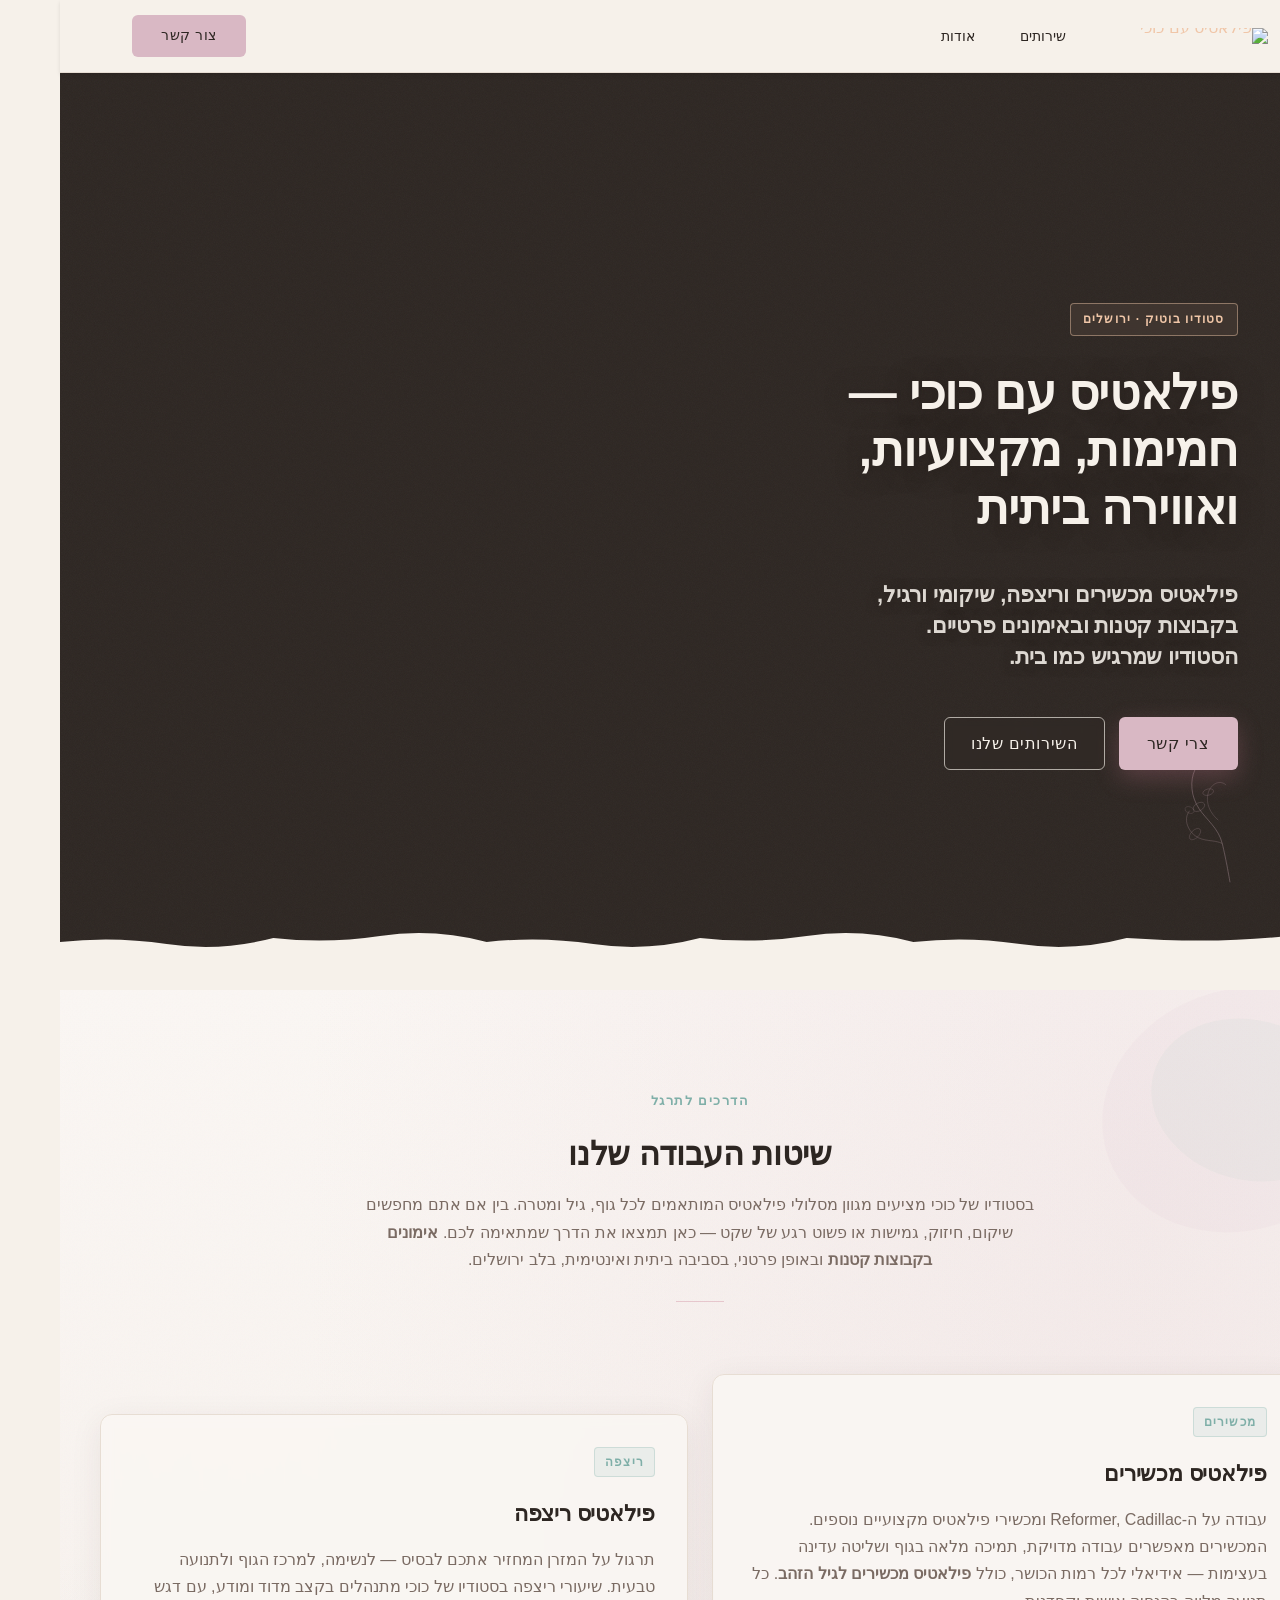
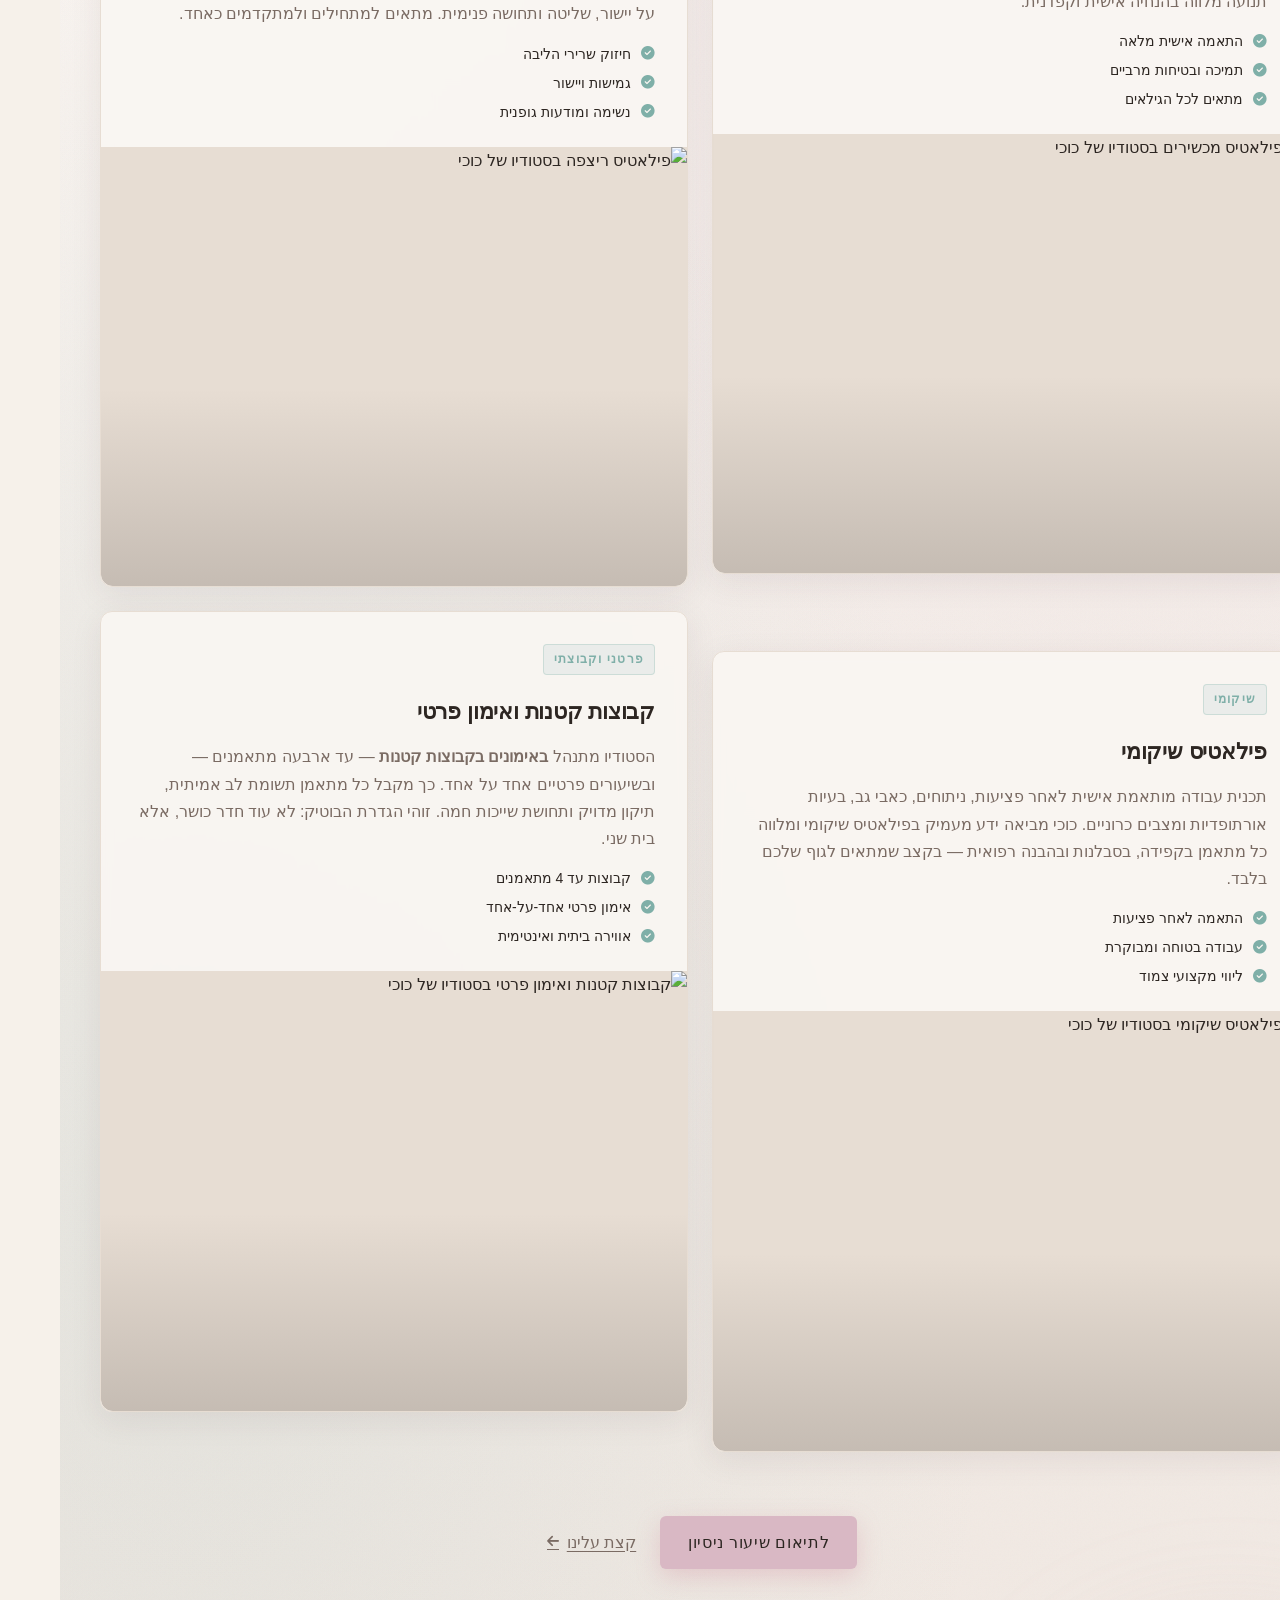
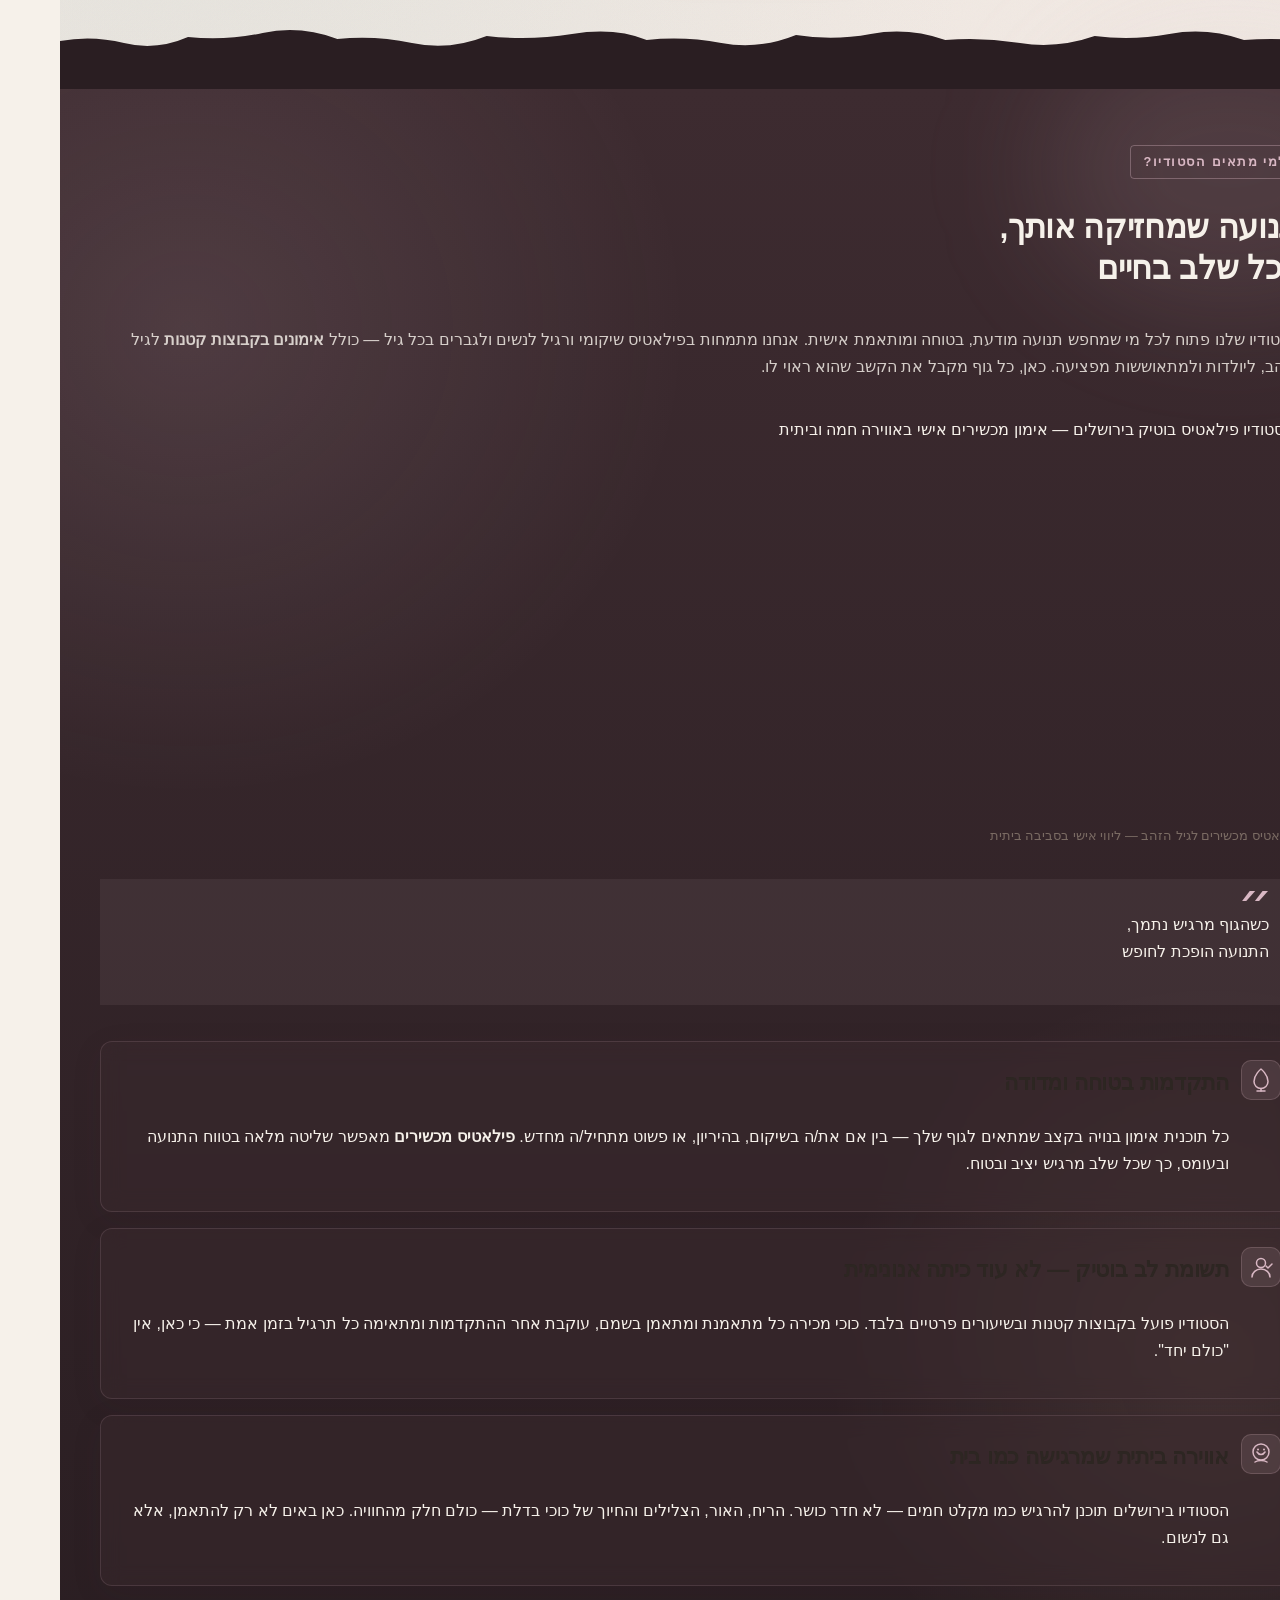
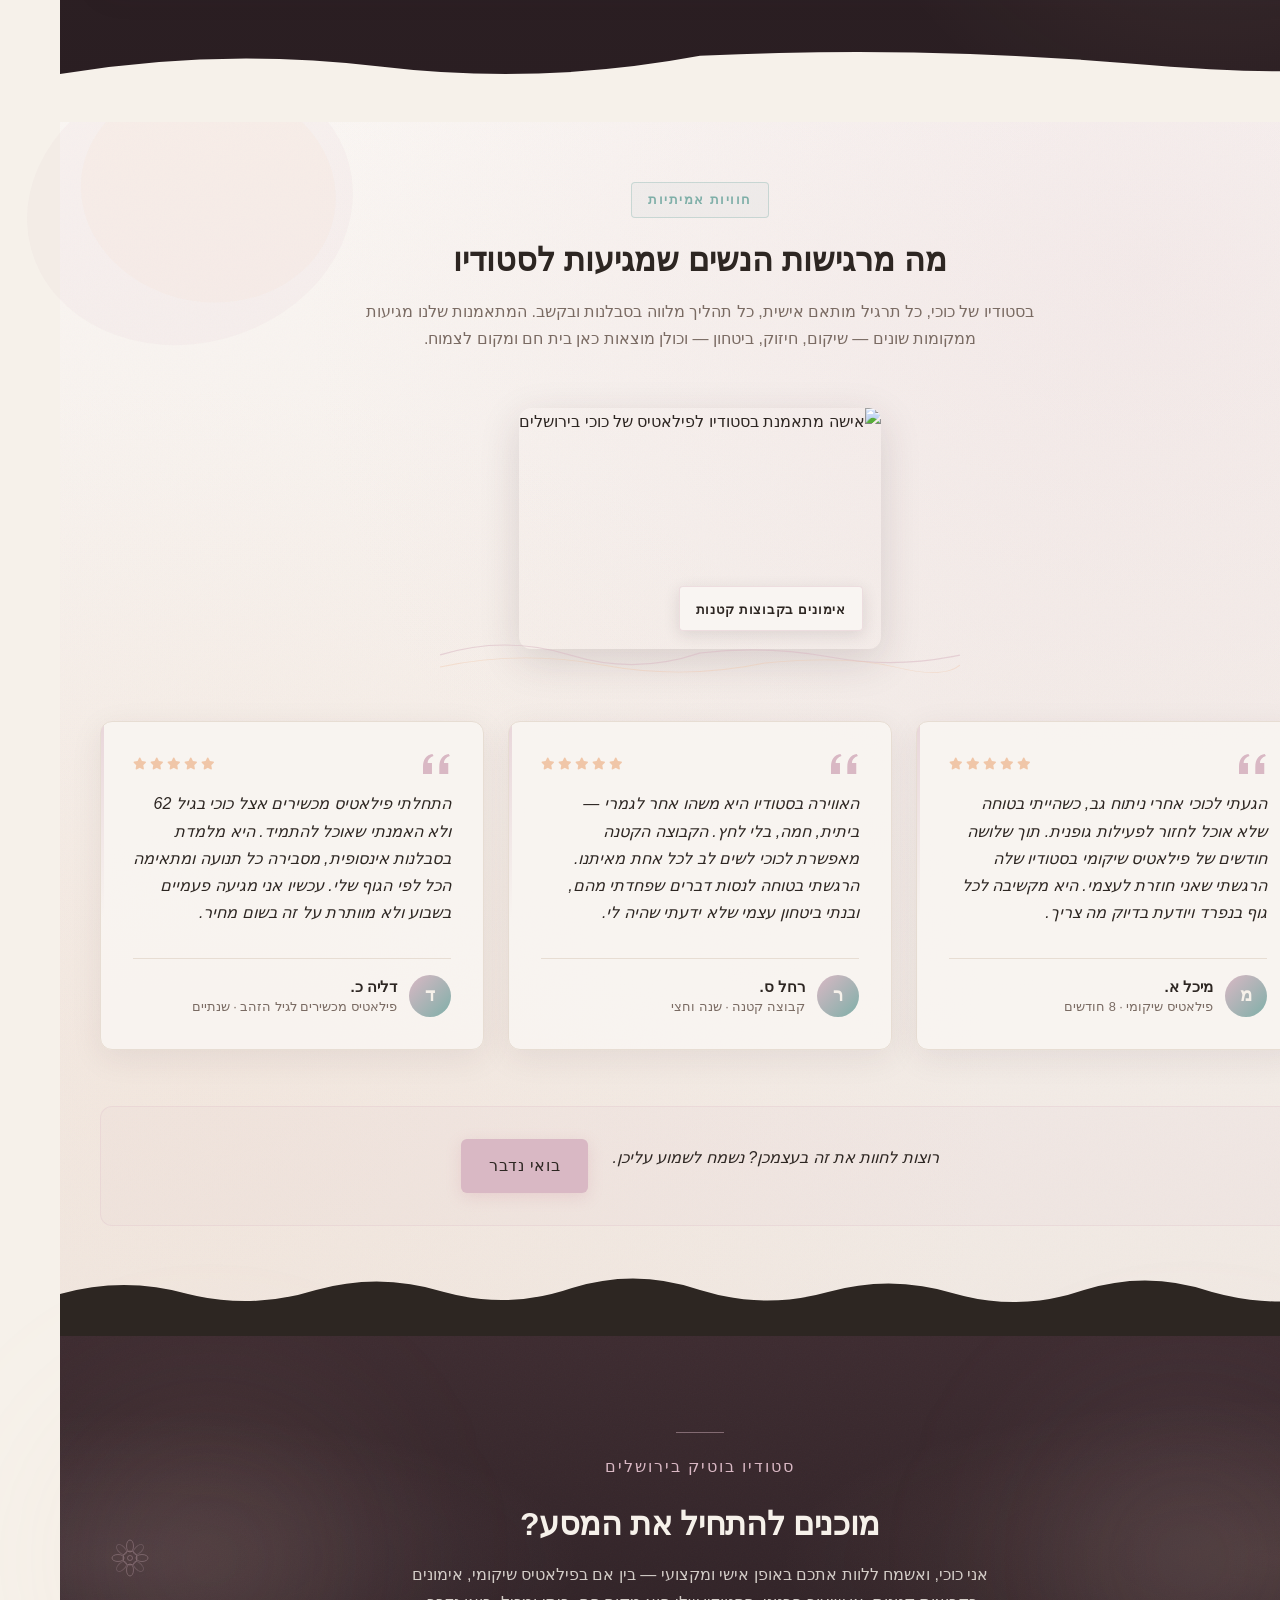
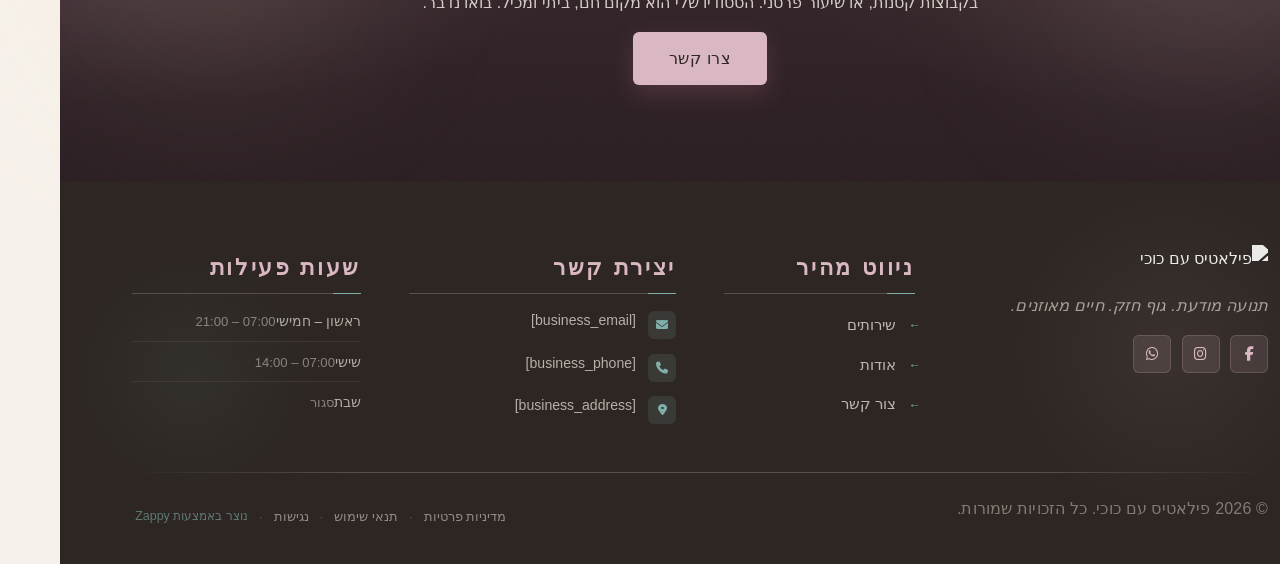
==== index.html @ 399e0986 "Background sync: Progressive GitHub Sync" ====
<!DOCTYPE html>
<html lang="he" dir="rtl">
<head>
    <meta charset="UTF-8">
    <meta name="viewport" content="width=device-width, initial-scale=1.0">
    <meta name="robots" content="index, follow">
    <title>תרגישי את ההבדל מהאימון הראשון — פילאטיס עם כוכי</title>
    <meta name="description" content="סטודיו פילאטיס בוטיק בירושלים עם אווירה חמה וביתית. אימונים בקבוצות קטנות ואישיות, פילאטיס מכשירים ומזרן, לכל גיל ורמה. הצטרפי אלינו והרגישי את השינוי!">
    <meta name="keywords" content="אימונים בקבוצות קטנות, פילאטיס ירושלים, סטודיו פילאטיס בוטיק, פילאטיס מכשירים, כושר ובריאות ירושלים">
    
    <!-- Favicons -->
    <link rel="icon" type="image/x-icon" href="/assets/favicon.ico">
    <link rel="icon" type="image/png" sizes="16x16" href="/assets/favicon-16x16.png">
    <link rel="icon" type="image/png" sizes="32x32" href="/assets/favicon-32x32.png">
    <link rel="icon" type="image/png" sizes="48x48" href="/assets/favicon-48x48.png">
    <link rel="icon" type="image/png" sizes="192x192" href="/assets/favicon-192x192.png">
    <link rel="icon" type="image/png" sizes="512x512" href="/assets/favicon-512x512.png">
    <link rel="apple-touch-icon" href="/assets/apple-touch-icon.png">
    <!-- Zappy Analytics -->
<script>
(function() {
  'use strict';
  
  // Configuration
  var config = {
    websiteId: '17ea8306-6d64-4c92-93c5-bcff734a2c59',
    apiUrl: 'https://api.zappy5.com/api/analytics/track',
    sessionDuration: 30 * 60 * 1000, // 30 minutes
    visitorDuration: 30 * 24 * 60 * 60 * 1000, // 30 days
    trackPageViews: true,
    trackClicks: true,
    trackFormSubmissions: true
  };
  
  // Generate or retrieve persistent visitor ID (30 days)
  function getVisitorId() {
    var visitorKey = 'zappy_visitor_' + config.websiteId;
    var visitor = null;
    
    try {
      visitor = localStorage.getItem(visitorKey);
      if (visitor) {
        var visitorData = JSON.parse(visitor);
        var now = Date.now();
        
        // Check if visitor ID is still valid (30 days)
        if (now - visitorData.created < config.visitorDuration) {
          // Update last seen timestamp
          visitorData.lastSeen = now;
          localStorage.setItem(visitorKey, JSON.stringify(visitorData));
          return visitorData.id;
        }
      }
    } catch (e) {
      console.warn('Zappy Analytics: LocalStorage not available');
    }
    
    // Generate new visitor ID
    var newVisitorId = 'zv_' + Date.now() + '_' + Math.random().toString(36).substr(2, 9);
    
    try {
      localStorage.setItem(visitorKey, JSON.stringify({
        id: newVisitorId,
        created: Date.now(),
        lastSeen: Date.now()
      }));
    } catch (e) {
      // Continue without local storage
    }
    
    return newVisitorId;
  }
  
  // Generate or retrieve session ID (30 minutes)
  function getSessionId() {
    var sessionKey = 'zappy_session_' + config.websiteId;
    var session = null;
    
    try {
      session = sessionStorage.getItem(sessionKey);
      if (session) {
        var sessionData = JSON.parse(session);
        var now = Date.now();
        
        // Check if session is still valid
        if (now - sessionData.timestamp < config.sessionDuration) {
          // Update timestamp
          sessionData.timestamp = now;
          sessionStorage.setItem(sessionKey, JSON.stringify(sessionData));
          return sessionData.id;
        }
      }
    } catch (e) {
      console.warn('Zappy Analytics: SessionStorage not available');
    }
    
    // Generate new session ID
    var newSessionId = 'zs_' + Date.now() + '_' + Math.random().toString(36).substr(2, 9);
    
    try {
      sessionStorage.setItem(sessionKey, JSON.stringify({
        id: newSessionId,
        timestamp: Date.now()
      }));
    } catch (e) {
      // Continue without session storage
    }
    
    return newSessionId;
  }
  
  var visitorId = getVisitorId();
  var sessionId = getSessionId();
  
  // Track an event
  function trackEvent(eventType, data) {
    data = data || {};
    
    var eventData = {
      website_id: config.websiteId,
      event_type: eventType,
      page_path: window.location.pathname,
      referrer: document.referrer || 'direct',
      visitor_id: visitorId,
      session_id: sessionId,
      metadata: data
    };
    
    // Use sendBeacon if available (better for page unload events)
    if (navigator.sendBeacon) {
      var blob = new Blob([JSON.stringify(eventData)], { type: 'application/json' });
      navigator.sendBeacon(config.apiUrl, blob);
    } else {
      // Fallback to fetch
      fetch(config.apiUrl, {
        method: 'POST',
        headers: {
          'Content-Type': 'application/json'
        },
        body: JSON.stringify(eventData),
        keepalive: true
      }).catch(function(error) {
        console.warn('Zappy Analytics: Failed to track event', error);
      });
    }
  }
  
  // Track page view
  if (config.trackPageViews) {
    trackEvent('pageview', {
      title: document.title,
      url: window.location.href
    });
  }
  
  // Track clicks on important elements
  if (config.trackClicks) {
    document.addEventListener('click', function(e) {
      var target = e.target;
      
      // Track button clicks (counted as actions)
      if (target.tagName === 'BUTTON' || target.closest('button')) {
        var button = target.tagName === 'BUTTON' ? target : target.closest('button');
        trackEvent('click', {
          element: 'button',
          text: button.textContent.trim().substring(0, 100),
          id: button.id || null,
          class: button.className || null
        });
      }
      
      // Track link clicks (navigation - not counted as actions)
      else if (target.tagName === 'A' || target.closest('a')) {
        var link = target.tagName === 'A' ? target : target.closest('a');
        trackEvent('navigation', {
          element: 'link',
          text: link.textContent.trim().substring(0, 100),
          href: link.href,
          external: link.hostname !== window.location.hostname
        });
      }
    }, true);
  }
  
  // Track form submissions
  if (config.trackFormSubmissions) {
    document.addEventListener('submit', function(e) {
      var form = e.target;
      
      trackEvent('form_submit', {
        form_id: form.id || null,
        form_name: form.name || null,
        form_action: form.action || null,
        form_method: form.method || 'GET'
      });
    }, true);
  }
  
  // Track time on page (send on page unload)
  var pageLoadTime = Date.now();
  
  window.addEventListener('beforeunload', function() {
    var timeOnPage = Math.floor((Date.now() - pageLoadTime) / 1000); // in seconds
    
    trackEvent('page_unload', {
      time_on_page: timeOnPage,
      page_path: window.location.pathname
    });
  });
  
  // Expose tracking function globally for custom events
  window.zappyAnalytics = {
    track: trackEvent,
    getVisitorId: function() { return visitorId; },
    getSessionId: function() { return sessionId; }
  };
  
})();
</script>
<!-- End Zappy Analytics -->
    <meta property="og:title" content="תרגישי את ההבדל מהאימון הראשון — פילאטיס עם כוכי">
    <meta property="og:description" content="סטודיו פילאטיס בוטיק בירושלים עם אווירה חמה וביתית. אימונים בקבוצות קטנות ואישיות, פילאטיס מכשירים ומזרן, לכל גיל ורמה. הצטרפי אלינו והרגישי את השינוי!">
    <meta name="twitter:card" content="summary_large_image">
    <meta name="twitter:title" content="תרגישי את ההבדל מהאימון הראשון — פילאטיס עם כוכי">
    <meta name="twitter:description" content="סטודיו פילאטיס בוטיק בירושלים עם אווירה חמה וביתית. אימונים בקבוצות קטנות ואישיות, פילאטיס מכשירים ומזרן, לכל גיל ורמה. הצטרפי אלינו והרגישי את השינוי!">
    <meta property="og:type" content="website">
  <meta property="og:locale" content="he_IL">
  
  
  
  
  
  <link rel="stylesheet" href="https://cdnjs.cloudflare.com/ajax/libs/font-awesome/6.4.0/css/all.min.css">

    <!-- Favicons -->
    <link rel="icon" type="image/x-icon" href="/assets/favicon.ico">
    <link rel="icon" type="image/png" sizes="16x16" href="/assets/favicon-16x16.png">
    <link rel="icon" type="image/png" sizes="32x32" href="/assets/favicon-32x32.png">
    <link rel="icon" type="image/png" sizes="48x48" href="/assets/favicon-48x48.png">
    <link rel="icon" type="image/png" sizes="192x192" href="/assets/favicon-192x192.png">
    <link rel="icon" type="image/png" sizes="512x512" href="/assets/favicon-512x512.png">
    <link rel="apple-touch-icon" href="/assets/apple-touch-icon.png">
    <!-- Cookie Consent -->
    <link rel="stylesheet" href="https://cdn.jsdelivr.net/npm/vanilla-cookieconsent@3/dist/cookieconsent.css">
    <script src="https://cdn.jsdelivr.net/npm/vanilla-cookieconsent@3/dist/cookieconsent.umd.js"></script>
    <!-- Mickidum Accessibility Toolbar -->
    <script src="https://cdn.jsdelivr.net/gh/mickidum/acc_toolbar/acctoolbar/acctoolbar.min.js"></script>
    <link rel="stylesheet" href="/styles.css">

    <style id="zappy-dropdown-submenu-styles">
      /* ========== DESKTOP DROPDOWN SUBMENU STYLES ========== */
      /* Base styles for dropdown submenus - parent must be positioned */
      .nav-menu li:has(.sub-menu), nav li:has(.sub-menu), .navbar li:has(.sub-menu), #navMenu li:has(.sub-menu) { position: relative; }
      /* Submenu base - hidden by default */
      .nav-menu .sub-menu, nav .sub-menu, .navbar .sub-menu, #navMenu .sub-menu { display: block !important; position: absolute !important; top: 100%; left: 0; min-width: 220px; background: white; border-radius: 8px; box-shadow: 0 8px 25px rgba(0,0,0,0.15); padding: 8px 0; opacity: 0; visibility: hidden; transform: translateY(10px); transition: all 0.3s ease; z-index: 1000; list-style: none; pointer-events: none; }
      /* CRITICAL: Desktop hover styles to show dropdown */
      .nav-menu li:hover > .sub-menu, nav li:hover > .sub-menu, .navbar li:hover > .sub-menu, #navMenu li:hover > .sub-menu { opacity: 1 !important; visibility: visible !important; transform: translateY(0) !important; pointer-events: auto !important; }
      /* Submenu item styling */
      .sub-menu li { list-style: none; margin: 0; padding: 0; }
      .sub-menu a { display: block !important; padding: 10px 16px !important; color: var(--text-dark, #333) !important; font-weight: 500; text-decoration: none; white-space: nowrap; transition: background-color 0.2s; }
      .sub-menu .zappy-nav-child > a { padding-left: 28px !important; font-size: 0.9em !important; opacity: 0.85 !important; }
      [dir="rtl"] .sub-menu .zappy-nav-child > a, html[lang="he"] .sub-menu .zappy-nav-child > a, html[lang="ar"] .sub-menu .zappy-nav-child > a { padding-left: 10px !important; padding-right: 28px !important; }
      .sub-menu .zappy-nav-parent > a { font-weight: 600 !important; }
      .sub-menu a:hover { background-color: #f5f5f5; }
      /* RTL (Hebrew/Arabic) dropdown positioning */
      [dir="rtl"] .nav-menu .sub-menu, [dir="rtl"] nav .sub-menu, [dir="rtl"] .navbar .sub-menu, html[lang="he"] .nav-menu .sub-menu, html[lang="he"] nav .sub-menu, html[lang="he"] .navbar .sub-menu, html[lang="ar"] .nav-menu .sub-menu, html[lang="ar"] nav .sub-menu, html[lang="ar"] .navbar .sub-menu { left: auto !important; right: 0 !important; }
      /* Hide empty dropdown menus (exclude catalog sub-menus that use <a> children instead of <li>) */
      .sub-menu:empty, .sub-menu:not(:has(li:not(.zappy-hidden-menu-item))):not(:has(> a)), .sub-menu:not(:has(li)):not(:has(> a)) { display: none !important; opacity: 0 !important; visibility: hidden !important; pointer-events: none !important; }
      /* Desktop: show submenu on Menu Group hover */
      li:has(.menu-group-title):hover > .sub-menu { opacity: 1 !important; visibility: visible !important; transform: translateY(0) !important; pointer-events: auto !important; }
      /* Menu Group title styling */
      .nav-menu > li > .menu-group-title, #navMenu > li > .menu-group-title { display: inline-block; padding: 0.5rem 1rem; cursor: default; user-select: none; }
      
      /* ========== MOBILE SUBMENU STYLES ========== */
      @media (max-width: 768px) {
        .nav-menu .sub-menu, nav .sub-menu, .navbar .sub-menu, #navMenu .sub-menu { position: static !important; transform: none !important; box-shadow: none !important; background: transparent !important; max-height: 0; overflow: hidden; opacity: 0; visibility: hidden; transition: max-height 0.3s ease, opacity 0.3s ease; padding: 0 !important; border-radius: 0 !important; }
        .navbar .sub-menu.mobile-expanded, .nav-menu .sub-menu.mobile-expanded, #navMenu .sub-menu.mobile-expanded { max-height: none !important; overflow-y: visible !important; opacity: 1 !important; visibility: visible !important; padding: 8px 0 8px 16px !important; }
        [dir="rtl"] .sub-menu.mobile-expanded, html[lang="he"] .sub-menu.mobile-expanded { padding: 8px 16px 8px 0 !important; }
        /* Disable hover behavior on mobile */
        .nav-menu li:hover > .sub-menu, nav li:hover > .sub-menu, .navbar li:hover > .sub-menu, #navMenu li:hover > .sub-menu { opacity: 0; visibility: hidden; pointer-events: none; }
        .nav-menu li > .sub-menu.mobile-expanded, nav li > .sub-menu.mobile-expanded, .navbar li > .sub-menu.mobile-expanded, #navMenu li > .sub-menu.mobile-expanded { opacity: 1 !important; visibility: visible !important; pointer-events: auto !important; }
        .nav-menu li:has(.sub-menu), nav li:has(.sub-menu), .navbar li:has(.sub-menu), #navMenu li:has(.sub-menu) { display: flex !important; flex-wrap: wrap !important; align-items: center !important; position: relative !important; min-height: 44px !important; }
        .nav-menu li:has(.sub-menu) > a, nav li:has(.sub-menu) > a, .navbar li:has(.sub-menu) > a, #navMenu li:has(.sub-menu) > a { flex: 1 !important; min-width: 0 !important; }
        .nav-menu li:has(.sub-menu) > .menu-group-title, nav li:has(.sub-menu) > .menu-group-title, .navbar li:has(.sub-menu) > .menu-group-title, #navMenu li:has(.sub-menu) > .menu-group-title { flex: 1 !important; min-width: 0 !important; padding: 0 !important; line-height: inherit !important; }
        .nav-menu li:has(.sub-menu) > .sub-menu, nav li:has(.sub-menu) > .sub-menu, .navbar li:has(.sub-menu) > .sub-menu, #navMenu li:has(.sub-menu) > .sub-menu { flex-basis: 100% !important; width: 100% !important; }
        .nav-menu li:has(.sub-menu) > a [class*="chevron"], .nav-menu li:has(.sub-menu) > a [class*="arrow"], .nav-menu li:has(.sub-menu) > a .fa-chevron-down, .nav-menu li:has(.sub-menu) > a .fa-angle-down, nav li:has(.sub-menu) > a [class*="chevron"], nav li:has(.sub-menu) > a [class*="arrow"], #navMenu li:has(.sub-menu) > a [class*="chevron"], #navMenu li:has(.sub-menu) > a [class*="arrow"] { display: none !important; visibility: hidden !important; }
        .mobile-submenu-toggle { display: flex !important; align-items: center !important; justify-content: center !important; width: 44px !important; height: auto !important; background: transparent !important; border: none !important; cursor: pointer !important; color: var(--text-dark) !important; position: static !important; flex-shrink: 0 !important; align-self: stretch !important; z-index: 2 !important; padding: 0 !important; margin: 0 !important; }
        .mobile-submenu-toggle::after { content: '' !important; width: 0 !important; height: 0 !important; border-left: 6px solid transparent !important; border-right: 6px solid transparent !important; border-top: 7px solid currentColor !important; transition: transform 0.3s ease !important; }
        .mobile-submenu-toggle.expanded::after { transform: rotate(180deg) !important; }
        .sub-menu a { padding: 10px 0 !important; display: block !important; color: var(--text-dark) !important; white-space: normal !important; }
        .sub-menu .zappy-nav-child > a { padding-left: 28px !important; font-size: 0.9em !important; opacity: 0.85 !important; }
        [dir="rtl"] .sub-menu .zappy-nav-child > a, html[lang="he"] .sub-menu .zappy-nav-child > a, html[lang="ar"] .sub-menu .zappy-nav-child > a { padding-left: 0 !important; padding-right: 28px !important; }
        .sub-menu .zappy-nav-parent > a { font-weight: 600 !important; }
        .nav-menu.active, #navMenu.active { max-width: 100vw !important; overflow-x: hidden !important; box-sizing: border-box !important; }
        .navbar .sub-menu li a, nav.navbar .sub-menu li a, .zappy-products-dropdown .sub-menu a { color: var(--text-dark) !important; }
      }
      @media (min-width: 769px) { .mobile-submenu-toggle { display: none !important; } }
    </style>

    <style id="mobile-lang-menu-deployed-css">
    @media (max-width: 768px) {
      .lang-switcher,
      .nav-cta-container .lang-switcher,
      .nav-container .lang-switcher,
      .navbar .lang-switcher,
      .navbar .nav-cta-container .lang-switcher,
      .nav-icons-left .lang-switcher,
      .nav-ecommerce-icons .lang-switcher { display: none !important; }
      .mobile-lang-menu { width: 100%; border-top: 1px solid rgba(128,128,128,0.2); padding: 8px 0 0 0; margin-top: 8px; }
      .mobile-lang-toggle { display: flex !important; align-items: center; justify-content: space-between; width: 100%; padding: 12px 16px; background: none; border: none; cursor: pointer; font-size: 15px; color: inherit; font-family: inherit; }
      .mobile-lang-toggle::after { content: ''; display: inline-block; width: 8px; height: 8px; border-right: 2px solid currentColor; border-bottom: 2px solid currentColor; transform: rotate(45deg); transition: transform 0.3s ease; margin-left: 8px; }
      .mobile-lang-toggle.expanded::after { transform: rotate(-135deg); }
      .mobile-lang-options { max-height: 0; overflow: hidden; transition: max-height 0.3s ease; }
      .mobile-lang-options.expanded { max-height: 300px; }
      .mobile-lang-option { display: flex !important; align-items: center; gap: 10px; padding: 10px 24px; text-decoration: none; color: inherit; font-size: 14px; font-family: inherit; }
      .mobile-lang-option:hover { background: rgba(128,128,128,0.1); }
      .mobile-lang-option.active { font-weight: 600; opacity: 0.7; pointer-events: none; }
      .mobile-lang-option img { width: 20px; height: 20px; border-radius: 50%; }
    }
    @media (min-width: 769px) {
      .mobile-lang-menu { display: none !important; }
    }
    </style>

    <style id="zappy-widget-visibility">
      #mic-access-tool-general-button, .mic-access-tool-general-button,
      #mic-init-access-tool .mic-access-tool-general-button, #mic-init-access-tool #mic-access-tool-general-button,
      ._access-icon, #mic-access-tool-box, .mic-access-tool-box,
      #mic-init-access-tool #mic-access-tool-box, div[id*="mic-access-tool-box"], ._access-menu {
        display: none !important; visibility: hidden !important; opacity: 0 !important; pointer-events: none !important;
      }
    </style>
</head>
<body>

  <nav class="navbar" dir="rtl">
  <button class="mobile-toggle" id="mobileToggle" aria-label="Menu">
    <svg class="hamburger-icon" width="24" height="24" viewBox="0 0 24 24" fill="none">
      <path d="M3 12h18M3 6h18M3 18h18" stroke="currentColor" stroke-width="2" stroke-linecap="round"></path>
    </svg>
    <svg class="close-icon" width="24" height="24" viewBox="0 0 24 24" fill="none" style="display: none;">
      <path d="M18 6L6 18M6 6l12 12" stroke="currentColor" stroke-width="2" stroke-linecap="round"></path>
    </svg>
  </button>

  <button class="phone-header-btn" data-phone="[business_phone]" aria-label="Call">
    <svg width="20" height="20" viewBox="0 0 24 24" fill="currentColor">
      <path d="M22 16.92v3a2 2 0 0 1-2.18 2 19.79 19.79 0 0 1-8.63-3.07 19.5 19.5 0 0 1-6-6 19.79 19.79 0 0 1-3.07-8.67A2 2 0 0 1 4.11 2h3a2 2 0 0 1 2 1.72 12.84 12.84 0 0 0 .7 2.81 2 2 0 0 1-.45 2.11L8.09 9.91a16 16 0 0 0 6 6l1.27-1.27a2 2 0 0 1 2.11-.45 12.84 12.84 0 0 0 2.81.7A2 2 0 0 1 22 16.92z"></path>
    </svg>
  </button>

  <div class="nav-container">
    <div class="nav-right-group"><div class="nav-brand">
      <a href="/" class="logo-link">
        <img src="/assets/logo.webp" alt="פילאטיס עם כוכי" class="logo">
      </a>
    </div><ul class="nav-menu" id="navMenu"><li><a href="/services">שירותים</a></li><li><a href="/about">אודות</a></li></ul></div>

    

    <div class="nav-cta-container">
      <a href="/contact" class="nav-cta-btn">צור קשר</a>
    </div>
  </div>
</nav>
<script>

// Navbar Mobile Menu Toggle and Contrast Fix
(function() {
  // Use 'load' event instead of 'DOMContentLoaded' to ensure we run AFTER all other scripts
  window.addEventListener('load', function() {
    
    // FIX MOBILE BUTTON CONTRAST
    // Detect navbar background color and apply contrasting color to mobile buttons
    const navbar = document.querySelector('.navbar, nav, header');
    if (!navbar) {
      console.log('[Navbar] Navbar element not found');
      return;
    }
    
    // DECLARE VARIABLES EARLY to avoid Temporal Dead Zone errors
    // These are used in multiple places below
    let mobileToggle = document.getElementById('mobileToggle') ||
                       document.querySelector('.mobile-toggle') ||
                       document.querySelector('.hamburger') ||
                       document.querySelector('.hamburger-menu') ||
                       document.querySelector('.menu-toggle') ||
                       document.querySelector('.burger-menu') ||
                       document.querySelector('[aria-label="Menu"]') ||
                       document.querySelector('[aria-label="תפריט"]');
    
    const phoneBtn = document.querySelector('.phone-header-btn');
    
    const computedStyle = window.getComputedStyle(navbar);
    let bgColor = computedStyle.backgroundColor;
    
    console.log('[Navbar] Initial navbar background:', bgColor);
    
    // Check if background is transparent or rgba with 0 alpha
    const isTransparent = bgColor === 'transparent' || 
                         bgColor === 'rgba(0, 0, 0, 0)' ||
                         (bgColor.startsWith('rgba') && bgColor.includes(', 0)'));
    
    if (isTransparent) {
      // Check for background-image or gradient
      const bgImage = computedStyle.backgroundImage;
      if (bgImage && bgImage !== 'none') {
        console.log('[Navbar] Navbar has background image/gradient, using dark text');
        bgColor = 'rgb(240, 240, 240)'; // Assume light background
      } else {
        // Transparent navbar - check body background
        const bodyBg = window.getComputedStyle(document.body).backgroundColor;
        console.log('[Navbar] Navbar transparent, using body background:', bodyBg);
        bgColor = bodyBg;
      }
    }
    
    // Calculate luminance to determine if background is light or dark
    const rgb = bgColor.match(/\d+/g);
    if (rgb && rgb.length >= 3) {
      const r = parseInt(rgb[0]);
      const g = parseInt(rgb[1]);
      const b = parseInt(rgb[2]);
      const luminance = (0.299 * r + 0.587 * g + 0.114 * b) / 255;
      
      // Mobile button colors are set by Claude's AI-generated CSS (same as .nav-menu a)
      // No dynamic color overrides needed - colors come from the generated navbar CSS
      console.log('[Navbar] Mobile button colors preserved from Claude CSS (luminance:', luminance.toFixed(2) + ')');
      
      // FIX ICON SIZES - Ensure SVGs are properly sized and visible
      // INJECT CRITICAL CSS TO OVERRIDE ANY CONFLICTING RULES
      const criticalCSS = document.createElement('style');
      criticalCSS.id = 'zappy-mobile-nav-fix';
      const htmlLang = document.documentElement.lang || 'en';
      const htmlDir = document.documentElement.dir || 'ltr';
      // Check both dir attribute AND lang for RTL detection
      // dir="rtl" is the most reliable indicator
      const isRTL = htmlDir === 'rtl' || htmlLang === 'he' || htmlLang === 'ar';
      
      criticalCSS.textContent = `
        /* Hide mobile buttons on desktop, show only on mobile */
        @media (min-width: 769px) {
          .mobile-toggle,
          .phone-header-btn {
            display: none !important;
          }
        }
        
        /* Show and position mobile buttons correctly on mobile */
        @media (max-width: 768px) {
          .mobile-toggle,
          .phone-header-btn {
            position: absolute !important;
            top: 50% !important;
            transform: translateY(-50%) !important;
            z-index: 1001 !important;
            display: flex !important;
            align-items: center !important;
            justify-content: center !important;
            width: 36px !important;
            height: 36px !important;
            border-radius: 50% !important;
            border: none !important;
            cursor: pointer !important;
            padding: 6px !important;
            background: none !important;
            color: var(--nav-text, var(--text-dark)) !important;
          }
          
          /* LTR positioning (default): hamburger LEFT, phone RIGHT */
          html:not([dir="rtl"]):not([lang="he"]):not([lang="ar"]) .mobile-toggle,
          html[dir="ltr"] .mobile-toggle {
            left: 12px !important;
            right: auto !important;
          }
          html:not([dir="rtl"]):not([lang="he"]):not([lang="ar"]) .phone-header-btn,
          html[dir="ltr"] .phone-header-btn {
            right: 12px !important;
            left: auto !important;
          }
          
          /* RTL positioning: hamburger RIGHT, phone LEFT */
          html[dir="rtl"] .mobile-toggle,
          html[lang="he"] .mobile-toggle,
          html[lang="ar"] .mobile-toggle {
            right: 12px !important;
            left: auto !important;
          }
          html[dir="rtl"] .phone-header-btn,
          html[lang="he"] .phone-header-btn,
          html[lang="ar"] .phone-header-btn {
            left: 12px !important;
            right: auto !important;
          }
          
          /* CRITICAL: Ensure nav-container has min-height on mobile */
          /* All children are positioned absolutely/fixed on mobile, so height:auto collapses to 0 */
          .nav-container {
            min-height: 70px !important;
            position: relative !important;
          }
          
          /* Ensure SVG icons are properly sized and inherit color */
          .mobile-toggle svg,
          .phone-header-btn svg {
            width: 24px !important;
            height: 24px !important;
            /* Don't force display - let JavaScript control hamburger/close toggle */
          }
          
          /* Reset nav-cta-container on mobile - remove desktop box-shadow/padding */
          /* that creates a visible ghost box when CTA button is hidden */
          .nav-cta-container {
            box-shadow: none !important;
            padding: 0 !important;
          }
          
          /* Hide nav-cta-container entirely on mobile when there's no lang-switcher */
          /* (only the CTA button is inside, and it's hidden on mobile) */
          .nav-cta-container:not(:has(.lang-switcher)) {
            display: none !important;
          }
          
          /* CRITICAL: Prevent hero image fade gradient from bleeding over headline text */
          /* The .image-fade-gradient has bottom: -30px (extends below parent) */
          /* On mobile stacked layout, this overlaps the h1 text below the image */
          .hero-image-column {
            overflow: hidden !important;
          }
          .image-fade-gradient {
            bottom: 0 !important;
          }
          
          /* Hide desktop language switcher on mobile - hamburger menu handles it */
          /* High specificity to override stored CSS */
          .lang-switcher,
          .nav-cta-container .lang-switcher,
          .nav-container .lang-switcher,
          .navbar .lang-switcher,
          .navbar .nav-cta-container .lang-switcher {
            display: none !important;
          }
        }
      `;
      
      // Remove existing fix if present and inject new one
      const existing = document.getElementById('zappy-mobile-nav-fix');
      if (existing) existing.remove();
      document.head.appendChild(criticalCSS);
      
      console.log('[Navbar] Critical CSS injected for mobile nav positioning');
      
      // ONLY apply inline positioning styles on mobile viewport
      // On desktop, the CSS handles hiding these buttons with display: none
      // Inline styles were breaking desktop layout by overriding CSS
      const isMobileViewport = window.innerWidth <= 768;
      
      if (mobileToggle) {
        // Icon sizing applies to all viewports for consistency
        const hamburgerIcon = mobileToggle.querySelector('.hamburger-icon');
        const closeIcon = mobileToggle.querySelector('.close-icon');
        
        if (hamburgerIcon) {
          hamburgerIcon.style.setProperty('width', '24px', 'important');
          hamburgerIcon.style.setProperty('height', '24px', 'important');
          hamburgerIcon.style.setProperty('display', 'block', 'important'); // Show hamburger by default
        }
        if (closeIcon) {
          closeIcon.style.setProperty('width', '24px', 'important');
          closeIcon.style.setProperty('height', '24px', 'important');
          closeIcon.style.setProperty('display', 'none', 'important'); // Hide close icon by default
        }
        
        // ONLY set positioning inline styles on mobile
        if (isMobileViewport) {
          mobileToggle.style.setProperty('position', 'absolute', 'important');
          mobileToggle.style.setProperty('top', '50%', 'important');
          mobileToggle.style.setProperty('transform', 'translateY(-50%)', 'important');
          mobileToggle.style.setProperty('z-index', '1001', 'important');
          
          // Clear any inline left/right so CSS can take over based on html[dir]
          mobileToggle.style.removeProperty('left');
          mobileToggle.style.removeProperty('right');
          
          console.log('[Navbar] Mobile toggle positioning applied (mobile viewport)');
        } else {
          // On desktop, clear any positioning styles to let CSS handle it
          mobileToggle.style.removeProperty('position');
          mobileToggle.style.removeProperty('top');
          mobileToggle.style.removeProperty('transform');
          mobileToggle.style.removeProperty('z-index');
          mobileToggle.style.removeProperty('left');
          mobileToggle.style.removeProperty('right');
          console.log('[Navbar] Desktop viewport - cleared mobile toggle inline positioning');
        }
      }
      
      if (phoneBtn) {
        // Icon sizing applies to all viewports
        const phoneIcon = phoneBtn.querySelector('svg');
        if (phoneIcon) {
          phoneIcon.style.width = '24px';
          phoneIcon.style.height = '24px';
          phoneIcon.setAttribute('width', '24');
          phoneIcon.setAttribute('height', '24');
        }
        
        // ONLY set positioning inline styles on mobile
        if (isMobileViewport) {
          phoneBtn.style.setProperty('position', 'absolute', 'important');
          phoneBtn.style.setProperty('top', '50%', 'important');
          phoneBtn.style.setProperty('transform', 'translateY(-50%)', 'important');
          phoneBtn.style.setProperty('z-index', '1001', 'important');
          
          // Clear any inline left/right so CSS can take over based on html[dir]
          phoneBtn.style.removeProperty('left');
          phoneBtn.style.removeProperty('right');
          
          console.log('[Navbar] Phone button positioning applied (mobile viewport)');
        } else {
          // On desktop, clear any positioning styles to let CSS handle it
          phoneBtn.style.removeProperty('position');
          phoneBtn.style.removeProperty('top');
          phoneBtn.style.removeProperty('transform');
          phoneBtn.style.removeProperty('z-index');
          phoneBtn.style.removeProperty('left');
          phoneBtn.style.removeProperty('right');
          console.log('[Navbar] Desktop viewport - cleared phone button inline positioning');
        }
      }
    } else {
      console.log('[Navbar] Could not parse background color:', bgColor);
    }
    
    // MOBILE MENU TOGGLE
    // Re-query in case DOM changed (mobileToggle already declared at top of function)
    mobileToggle = document.getElementById('mobileToggle') ||
                   document.querySelector('.mobile-toggle') ||
                   document.querySelector('.hamburger') ||
                   document.querySelector('.hamburger-menu') ||
                   document.querySelector('.menu-toggle') ||
                   document.querySelector('.burger-menu') ||
                   document.querySelector('[aria-label="Menu"]') ||
                   document.querySelector('[aria-label="תפריט"]');
    
    // EXPANDED SEARCH: Find nav menu by ID or class
    const navMenu = document.getElementById('navMenu') ||
                  document.querySelector('.nav-menu') ||
                  document.querySelector('.nav-links') ||
                  document.querySelector('nav ul:not(.submenu)');
    
    if (!mobileToggle || !navMenu) {
      console.log('[Navbar] Mobile toggle or menu not found:', { toggle: !!mobileToggle, menu: !!navMenu });
      return;
    }
    
    // Ensure navMenu has ID for CSS targeting
    if (!navMenu.id) {
      navMenu.id = 'navMenu';
    }
    
    console.log('[Navbar] Initializing mobile menu...');
    
    // Remove any existing event listeners by cloning the button
    const newToggle = mobileToggle.cloneNode(true);
    mobileToggle.parentNode.replaceChild(newToggle, mobileToggle);
    
    // Toggle menu on button click - use newToggle now
    newToggle.addEventListener('click', function(e) {
      e.preventDefault();
      e.stopPropagation();
      
      const hamburgerIcon = this.querySelector('.hamburger-icon');
      const closeIcon = this.querySelector('.close-icon');
      const isActive = navMenu.classList.contains('active');
      
      if (isActive) {
        // Close menu
        navMenu.classList.remove('active');
        if (hamburgerIcon) hamburgerIcon.style.setProperty('display', 'block', 'important');
        if (closeIcon) closeIcon.style.setProperty('display', 'none', 'important');
        document.body.style.overflow = '';
        console.log('[Navbar] Menu closed');
      } else {
        // Open menu
        navMenu.classList.add('active');
        if (hamburgerIcon) hamburgerIcon.style.setProperty('display', 'none', 'important');
        if (closeIcon) closeIcon.style.setProperty('display', 'block', 'important');
        document.body.style.overflow = 'hidden';
        console.log('[Navbar] Menu opened');
      }
    });
    
    // Close menu when clicking nav links (but NOT dropdown toggles)
    const navLinks = navMenu.querySelectorAll('a');
    navLinks.forEach(function(link) {
      link.addEventListener('click', function() {
        // Don't close if it's a dropdown child (unless it's a real navigation link)
        if (this.getAttribute('href') === '#') return;
        
        const hamburgerIcon = newToggle.querySelector('.hamburger-icon');
        const closeIcon = newToggle.querySelector('.close-icon');
        
        navMenu.classList.remove('active');
        if (hamburgerIcon) hamburgerIcon.style.setProperty('display', 'block', 'important');
        if (closeIcon) closeIcon.style.setProperty('display', 'none', 'important');
        document.body.style.overflow = '';
        console.log('[Navbar] Menu closed (link clicked)');
      });
    });
    
    // DROPDOWN MENU TOGGLE (for mobile and touch devices)
    var dropdownToggles = navMenu.querySelectorAll('.dropdown-toggle');
    dropdownToggles.forEach(function(toggle) {
      toggle.addEventListener('click', function(e) {
        e.preventDefault();
        e.stopPropagation();
        var parent = this.closest('.nav-dropdown');
        if (!parent) return;
        
        // Close other open dropdowns at the same level
        var siblings = parent.parentNode.querySelectorAll('.nav-dropdown.open');
        siblings.forEach(function(sib) {
          if (sib !== parent) sib.classList.remove('open');
        });
        
        parent.classList.toggle('open');
        console.log('[Navbar] Dropdown toggled:', parent.classList.contains('open') ? 'open' : 'closed');
      });
    });
    
    // Close dropdowns when clicking outside
    document.addEventListener('click', function(e) {
      if (!e.target.closest('.nav-dropdown')) {
        var openDropdowns = document.querySelectorAll('.nav-dropdown.open');
        openDropdowns.forEach(function(dd) { dd.classList.remove('open'); });
      }
    });
    
    console.log('[Navbar] Dropdown handlers initialized for ' + dropdownToggles.length + ' dropdowns');
    
    // Phone button functionality (phoneBtn already declared at top of function)
    if (phoneBtn) {
      phoneBtn.addEventListener('click', function() {
        // Get phone number from placeholder in page or use default
        const phoneLinks = document.querySelectorAll('a[href^="tel:"]');
        const phoneNumber = phoneLinks.length > 0 
          ? phoneLinks[0].getAttribute('href').replace('tel:', '')
          : '[business_phone]';
        
        window.location.href = 'tel:' + phoneNumber;
        console.log('[Navbar] Phone button clicked');
      });
    }
    
    console.log('[Navbar] Mobile menu initialized successfully');
    
    // === WHATSAPP BUTTON VISIBILITY FIX ===
    // Ensure WhatsApp floating button is hidden on desktop and visible on mobile
    // IMPORTANT: Only target the floating button by its class, NOT generic wa.me links
    const handleWhatsAppVisibility = function() {
      const whatsappBtn = document.querySelector('.whatsapp-float');
      if (whatsappBtn) {
        const isDesktop = window.innerWidth >= 769;
        if (isDesktop) {
          whatsappBtn.style.setProperty('display', 'none', 'important');
          whatsappBtn.style.setProperty('visibility', 'hidden', 'important');
          whatsappBtn.style.setProperty('opacity', '0', 'important');
          whatsappBtn.style.setProperty('pointer-events', 'none', 'important');
          console.log('[WhatsApp] Button hidden on desktop');
        } else {
          whatsappBtn.style.removeProperty('display');
          whatsappBtn.style.removeProperty('visibility');
          whatsappBtn.style.removeProperty('opacity');
          whatsappBtn.style.removeProperty('pointer-events');
          console.log('[WhatsApp] Button visible on mobile');
        }
      }
    };
    
    // Run on load
    handleWhatsAppVisibility();
    
    // Run on resize with debouncing
    let resizeTimer;
    window.addEventListener('resize', function() {
      clearTimeout(resizeTimer);
      resizeTimer = setTimeout(handleWhatsAppVisibility, 100);
    });
  });
})();

</script>
  
  <main>
    <section class="index-hero-section" data-layout-spec="בית-hero" dir="rtl" data-hero-type="fullscreen-scrim">
  <!-- Background Image -->
  <div class="index-hero-bg">
    <img data-hero-bg="true" data-placeholder="index-hero-image-1" data-context="A serene, cinematic boutique Pilates studio interior in Jerusalem. A warm, intimate space with natural light filtering through sheer curtains. A female instructor gently guides a client on a Pilates reformer machine. The atmosphere is home-like and personal — wooden floors, soft textured walls, linen tones, dusty mauve and muted teal accents. Editorial photography style, warm skin tones, soft grain, premium wellness magazine aesthetic. The subject is positioned toward the left side of the frame leaving open negative space on the right for text overlay." width="1440" height="900" src="/assets/site-index-hero-image-1.webp" alt="מדריכת פילאטיס מלווה לקוחה בסטודיו בוטיק אינטימי בירושלים">
  </div>

  <!-- Scrim Overlay -->
  <div class="index-hero-scrim" aria-hidden="true"></div>

  <!-- Grain Texture Overlay -->
  <div class="index-hero-grain" aria-hidden="true"></div>

  <!-- Botanical Decorative Motif -->
  <svg class="index-hero-botanical" data-no-icon-edit="true" aria-hidden="true" viewBox="0 0 180 220" fill="none" xmlns="http://www.w3.org/2000/svg">
    <path d="M90 210 C90 210 85 180 80 160 C75 140 60 130 50 115 C40 100 38 80 45 65 C52 50 65 48 75 55" stroke="#D9B8C4" stroke-width="1.2" fill="none" opacity="0.55"></path>
    <path d="M80 160 C70 155 55 158 45 150 C35 142 30 128 38 118" stroke="#D9B8C4" stroke-width="1" fill="none" opacity="0.45"></path>
    <path d="M75 130 C65 122 58 108 62 95 C66 82 78 78 85 85" stroke="#D9B8C4" stroke-width="1" fill="none" opacity="0.4"></path>
    <ellipse cx="50" cy="113" rx="8" ry="5" transform="rotate(-30 50 113)" stroke="#D9B8C4" stroke-width="0.9" fill="none" opacity="0.4"></ellipse>
    <ellipse cx="62" cy="94" rx="7" ry="4" transform="rotate(-15 62 94)" stroke="#D9B8C4" stroke-width="0.9" fill="none" opacity="0.38"></ellipse>
    <ellipse cx="45" cy="148" rx="9" ry="5" transform="rotate(-45 45 148)" stroke="#D9B8C4" stroke-width="0.9" fill="none" opacity="0.38"></ellipse>
    <ellipse cx="38" cy="117" rx="6" ry="4" transform="rotate(20 38 117)" stroke="#D9B8C4" stroke-width="0.8" fill="none" opacity="0.32"></ellipse>
  </svg>

  <!-- Content Overlay -->
  <div class="index-hero-content">
    <div class="index-hero-inner">
      <span class="index-hero-label">סטודיו בוטיק · ירושלים</span>
      <h1 class="index-hero-h1">פילאטיס עם כוכי —<br>חמימות, מקצועיות,<br>ואווירה ביתית</h1>
      <h3 class="index-hero-subtitle">פילאטיס מכשירים וריצפה, שיקומי ורגיל,<br>בקבוצות קטנות ובאימונים פרטיים.<br>הסטודיו שמרגיש כמו בית.</h3>
      <div class="index-hero-ctas">
        <a href="/contact" class="index-hero-btn-primary">צרי קשר</a>
        <a href="/services" class="index-hero-btn-secondary">השירותים שלנו</a>
      </div>
    </div>
  </div>

  <!-- Bottom Divider -->
  <div class="index-hero-divider-wrapper">
    <svg data-no-icon-edit="true" aria-hidden="true" viewBox="0 0 1440 90" preserveAspectRatio="none" xmlns="http://www.w3.org/2000/svg">
      <path d="M0,90 L0,42 Q60,36 120,44 T240,38 Q300,44 360,36 T480,42 Q540,36 600,44 T720,38 Q780,44 840,36 T960,42 Q1020,36 1080,44 T1200,38 Q1300,44 1380,36 L1440,40 L1440,90 Z" fill="#F6F1EA"></path>
    </svg>
  </div>
</section>

<section class="index-services-section" data-layout-spec="בית-services" dir="rtl">
  <!-- Linen texture overlay -->
  <div class="index-services-texture" aria-hidden="true"></div>

  <!-- Decorative watercolor blob -->
  <div class="index-services-blob" aria-hidden="true">
    <svg data-no-icon-edit="true" aria-hidden="true" viewBox="0 0 320 320" xmlns="http://www.w3.org/2000/svg" width="320" height="320">
      <ellipse cx="160" cy="160" rx="140" ry="120" fill="#D9B8C4" opacity="0.13" transform="rotate(-20 160 160)"></ellipse>
      <ellipse cx="170" cy="150" rx="100" ry="80" fill="#7FAFA8" opacity="0.09" transform="rotate(15 170 150)"></ellipse>
    </svg>
  </div>

  <div class="index-services-container">

    <!-- Intro Block -->
    <div class="index-services-intro">
      <span class="index-services-eyebrow">הדרכים לתרגל</span>
      <h2 class="index-services-heading">שיטות העבודה שלנו</h2>
      <p class="index-services-intro-text">בסטודיו של כוכי מציעים מגוון מסלולי פילאטיס המותאמים לכל גוף, גיל ומטרה. בין אם אתם מחפשים שיקום, חיזוק, גמישות או פשוט רגע של שקט — כאן תמצאו את הדרך שמתאימה לכם. <strong>אימונים בקבוצות קטנות</strong> ובאופן פרטני, בסביבה ביתית ואינטימית, בלב ירושלים.</p>
      <div class="index-services-divider-line" aria-hidden="true"></div>
    </div>

    <!-- Staggered Editorial Grid -->
    <div class="index-services-grid">

      <!-- Card 1: פילאטיס מכשירים — elevated -->
      <article class="index-services-card index-services-card--elevated">
        <div class="index-services-card-content">
          <div class="index-services-card-tag">מכשירים</div>
          <h3 class="index-services-card-title">פילאטיס מכשירים</h3>
          <p class="index-services-card-text">עבודה על ה-Reformer, Cadillac ומכשירי פילאטיס מקצועיים נוספים. המכשירים מאפשרים עבודה מדויקת, תמיכה מלאה בגוף ושליטה עדינה בעצימות — אידיאלי לכל רמות הכושר, כולל <strong>פילאטיס מכשירים לגיל הזהב</strong>. כל תנועה מלווה בהנחיה אישית וקפדנית.</p>
          <ul class="index-services-card-list">
            <li><i class="fa-solid fa-circle-check" aria-hidden="true"></i><span>התאמה אישית מלאה</span></li>
            <li><i class="fa-solid fa-circle-check" aria-hidden="true"></i><span>תמיכה ובטיחות מרביים</span></li>
            <li><i class="fa-solid fa-circle-check" aria-hidden="true"></i><span>מתאים לכל הגילאים</span></li>
          </ul>
        </div>
        <figure class="index-services-card-figure">
          <img data-placeholder="index-services-image-1" data-context="Intimate boutique Pilates studio in Jerusalem, a woman practicing on a Reformer machine with careful attention, warm cream and wood tones, soft natural light, documentary style photography, calm and elegant atmosphere" width="600" height="400" src="/assets/site-index-services-image-1.webp" alt="פילאטיס מכשירים בסטודיו של כוכי">
          <div class="index-services-card-figure-overlay" aria-hidden="true"></div>
        </figure>
      </article>

      <!-- Card 2: פילאטיס ריצפה — lowered -->
      <article class="index-services-card index-services-card--lowered">
        <div class="index-services-card-content">
          <div class="index-services-card-tag">ריצפה</div>
          <h3 class="index-services-card-title">פילאטיס ריצפה</h3>
          <p class="index-services-card-text">תרגול על המזרן המחזיר אתכם לבסיס — לנשימה, למרכז הגוף ולתנועה טבעית. שיעורי ריצפה בסטודיו של כוכי מתנהלים בקצב מדוד ומודע, עם דגש על יישור, שליטה ותחושה פנימית. מתאים למתחילים ולמתקדמים כאחד.</p>
          <ul class="index-services-card-list">
            <li><i class="fa-solid fa-circle-check" aria-hidden="true"></i><span>חיזוק שרירי הליבה</span></li>
            <li><i class="fa-solid fa-circle-check" aria-hidden="true"></i><span>גמישות ויישור</span></li>
            <li><i class="fa-solid fa-circle-check" aria-hidden="true"></i><span>נשימה ומודעות גופנית</span></li>
          </ul>
        </div>
        <figure class="index-services-card-figure">
          <img data-placeholder="index-services-image-2" data-context="Woman practicing mat Pilates on a yoga mat in a warm cozy boutique studio in Jerusalem, soft natural light, wooden floors, intimate and home-like atmosphere, documentary wellness photography" width="600" height="400" src="/assets/site-index-services-image-2.webp" alt="פילאטיס ריצפה בסטודיו של כוכי">
          <div class="index-services-card-figure-overlay" aria-hidden="true"></div>
        </figure>
      </article>

      <!-- Card 3: פילאטיס שיקומי — lowered -->
      <article class="index-services-card index-services-card--lowered">
        <div class="index-services-card-content">
          <div class="index-services-card-tag">שיקומי</div>
          <h3 class="index-services-card-title">פילאטיס שיקומי</h3>
          <p class="index-services-card-text">תכנית עבודה מותאמת אישית לאחר פציעות, ניתוחים, כאבי גב, בעיות אורתופדיות ומצבים כרוניים. כוכי מביאה ידע מעמיק בפילאטיס שיקומי ומלווה כל מתאמן בקפידה, בסבלנות ובהבנה רפואית — בקצב שמתאים לגוף שלכם בלבד.</p>
          <ul class="index-services-card-list">
            <li><i class="fa-solid fa-circle-check" aria-hidden="true"></i><span>התאמה לאחר פציעות</span></li>
            <li><i class="fa-solid fa-circle-check" aria-hidden="true"></i><span>עבודה בטוחה ומבוקרת</span></li>
            <li><i class="fa-solid fa-circle-check" aria-hidden="true"></i><span>ליווי מקצועי צמוד</span></li>
          </ul>
        </div>
        <figure class="index-services-card-figure">
          <img data-placeholder="index-services-image-3" data-context="Rehabilitative Pilates session in a warm boutique studio, instructor guiding a client gently on equipment with careful hands-on support, soft lighting, calm healing atmosphere, documentary style" width="600" height="400" src="/assets/site-index-services-image-3.webp" alt="פילאטיס שיקומי בסטודיו של כוכי">
          <div class="index-services-card-figure-overlay" aria-hidden="true"></div>
        </figure>
      </article>

      <!-- Card 4: קבוצות קטנות ופרטני — elevated -->
      <article class="index-services-card index-services-card--elevated">
        <div class="index-services-card-content">
          <div class="index-services-card-tag">פרטני וקבוצתי</div>
          <h3 class="index-services-card-title">קבוצות קטנות ואימון פרטי</h3>
          <p class="index-services-card-text">הסטודיו מתנהל <strong>באימונים בקבוצות קטנות</strong> — עד ארבעה מתאמנים — ובשיעורים פרטיים אחד על אחד. כך מקבל כל מתאמן תשומת לב אמיתית, תיקון מדויק ותחושת שייכות חמה. זוהי הגדרת הבוטיק: לא עוד חדר כושר, אלא בית שני.</p>
          <ul class="index-services-card-list">
            <li><i class="fa-solid fa-circle-check" aria-hidden="true"></i><span>קבוצות עד 4 מתאמנים</span></li>
            <li><i class="fa-solid fa-circle-check" aria-hidden="true"></i><span>אימון פרטי אחד-על-אחד</span></li>
            <li><i class="fa-solid fa-circle-check" aria-hidden="true"></i><span>אווירה ביתית ואינטימית</span></li>
          </ul>
        </div>
        <figure class="index-services-card-figure">
          <img data-placeholder="index-services-image-4" data-context="Small intimate Pilates group session in a cozy boutique Jerusalem studio, two or three participants with instructor, warm home-like decor, natural light, personal attention, documentary wellness photography" width="600" height="400" src="/assets/site-index-services-image-4.webp" alt="קבוצות קטנות ואימון פרטי בסטודיו של כוכי">
          <div class="index-services-card-figure-overlay" aria-hidden="true"></div>
        </figure>
      </article>

    </div>
    <!-- /grid -->

    <!-- CTA Row -->
    <div class="index-services-cta">
      <a href="/contact" class="index-services-btn-primary">לתיאום שיעור ניסיון</a>
      <a href="/about" class="index-services-btn-ghost">קצת עלינו <i class="fa-solid fa-arrow-right" aria-hidden="true"></i></a>
    </div>

  </div>
  <!-- /container -->

  <!-- Bottom divider: Jerusalem-stone torn-paper edge in muted teal tint -->
  <div class="index-services-divider-wrapper">
    <svg data-no-icon-edit="true" aria-hidden="true" viewBox="0 0 1200 90" preserveAspectRatio="none" xmlns="http://www.w3.org/2000/svg">
      <path d="M0,90 L0,42 Q30,36 60,44 T120,38 Q155,42 190,34 T260,40 Q295,36 330,44 T400,37 Q440,42 480,35 T550,41 Q585,37 620,44 T690,36 Q725,42 760,35 T830,41 Q865,38 900,44 T970,37 Q1005,42 1040,35 T1110,41 Q1145,38 1200,44 L1200,90 Z" fill="#2A1E22"></path>
    </svg>
  </div>

</section>

<section class="index-benefits-section" data-layout-spec="בית-benefits" dir="rtl">
  <!-- Grain texture overlay -->
  <div class="index-benefits-grain" aria-hidden="true"></div>

  <!-- Soft mauve glow decorative blobs -->
  <div class="index-benefits-blob index-benefits-blob--top" aria-hidden="true"></div>
  <div class="index-benefits-blob index-benefits-blob--bottom" aria-hidden="true"></div>

  <div class="index-benefits-container">

    <!-- LEFT column: heading + paragraph + image -->
    <div class="index-benefits-start">
      <span class="index-benefits-label">למי מתאים הסטודיו?</span>
      <h2 class="index-benefits-h2">תנועה שמחזיקה אותך,<br>בכל שלב בחיים</h2>
      <p class="index-benefits-intro">הסטודיו שלנו פתוח לכל מי שמחפש תנועה מודעת, בטוחה ומותאמת אישית. אנחנו מתמחות בפילאטיס שיקומי ורגיל לנשים ולגברים בכל גיל — כולל <strong>אימונים בקבוצות קטנות</strong> לגיל הזהב, ליולדות ולמתאוששות מפציעה. כאן, כל גוף מקבל את הקשב שהוא ראוי לו.</p>

      <figure class="index-benefits-figure">
        <img data-placeholder="index-benefits-image-1" data-context="Warm intimate boutique Pilates studio in Jerusalem with natural wood tones and soft warm lighting. A woman in her 50s-60s practicing gentle Pilates on a reformer machine with an instructor guiding her. The atmosphere is cozy and home-like, evoking safety, personal care and rehabilitation support. Soft cream and warm brown color palette." width="560" height="400" src="/assets/site-index-benefits-image-1.webp" alt="סטודיו פילאטיס בוטיק בירושלים — אימון מכשירים אישי באווירה חמה וביתית">
        <figcaption class="index-benefits-figcaption">פילאטיס מכשירים לגיל הזהב — ליווי אישי בסביבה ביתית</figcaption>
      </figure>
    </div>

    <!-- RIGHT column: pull quote + benefit panels -->
    <div class="index-benefits-end">

      <!-- Pull quote -->
      <blockquote class="index-benefits-quote">
        <span class="index-benefits-quote-mark" aria-hidden="true">״</span>
        <p>כשהגוף מרגיש נתמך,<br>התנועה הופכת לחופש</p>
        <span class="index-benefits-quote-mark index-benefits-quote-mark--close" aria-hidden="true">״</span>
      </blockquote>

      <!-- Benefit panels -->
      <div class="index-benefits-panels">

        <article class="index-benefits-panel">
          <div class="index-benefits-panel-icon" aria-hidden="true">
            <svg width="28" height="28" viewBox="0 0 28 28" fill="none" xmlns="http://www.w3.org/2000/svg" data-element-type="icon" data-icon-type="svg">
              <path d="M14 3C14 3 7 8.5 7 15.5C7 19.366 10.134 22.5 14 22.5C17.866 22.5 21 19.366 21 15.5C21 8.5 14 3 14 3Z" stroke="currentColor" stroke-width="1.5" stroke-linejoin="round"></path>
              <path d="M14 22.5V25" stroke="currentColor" stroke-width="1.5" stroke-linecap="round"></path>
              <path d="M10 25H18" stroke="currentColor" stroke-width="1.5" stroke-linecap="round"></path>
            </svg>
          </div>
          <div class="index-benefits-panel-content">
            <h3>התקדמות בטוחה ומדודה</h3>
            <p>כל תוכנית אימון בנויה בקצב שמתאים לגוף שלך — בין אם את/ה בשיקום, בהיריון, או פשוט מתחיל/ה מחדש. <strong>פילאטיס מכשירים</strong> מאפשר שליטה מלאה בטווח התנועה ובעומס, כך שכל שלב מרגיש יציב ובטוח.</p>
          </div>
        </article>

        <article class="index-benefits-panel">
          <div class="index-benefits-panel-icon" aria-hidden="true">
            <svg width="28" height="28" viewBox="0 0 28 28" fill="none" xmlns="http://www.w3.org/2000/svg" data-element-type="icon" data-icon-type="svg">
              <circle cx="14" cy="10" r="4.5" stroke="currentColor" stroke-width="1.5"></circle>
              <path d="M5 24C5 19.582 9.029 16 14 16C18.971 16 23 19.582 23 24" stroke="currentColor" stroke-width="1.5" stroke-linecap="round"></path>
              <path d="M19 13L21 15L25 11" stroke="currentColor" stroke-width="1.5" stroke-linecap="round" stroke-linejoin="round"></path>
            </svg>
          </div>
          <div class="index-benefits-panel-content">
            <h3>תשומת לב בוטיק — לא עוד כיתה אנונימית</h3>
            <p>הסטודיו פועל בקבוצות קטנות ובשיעורים פרטיים בלבד. כוכי מכירה כל מתאמנת ומתאמן בשמם, עוקבת אחר ההתקדמות ומתאימה כל תרגיל בזמן אמת — כי כאן, אין "כולם יחד".</p>
          </div>
        </article>

        <article class="index-benefits-panel">
          <div class="index-benefits-panel-icon" aria-hidden="true">
            <svg width="28" height="28" viewBox="0 0 28 28" fill="none" xmlns="http://www.w3.org/2000/svg" data-element-type="icon" data-icon-type="svg">
              <path d="M14 4C9.582 4 6 7.582 6 12C6 16.418 9.582 20 14 20C18.418 20 22 16.418 22 12C22 7.582 18.418 4 14 4Z" stroke="currentColor" stroke-width="1.5"></path>
              <path d="M10 12C10 12 11.5 14.5 14 14.5C16.5 14.5 18 12 18 12" stroke="currentColor" stroke-width="1.5" stroke-linecap="round"></path>
              <path d="M11 9.5H11.01M17 9.5H17.01" stroke="currentColor" stroke-width="2" stroke-linecap="round"></path>
              <path d="M8 22C9.5 21 11.5 20.5 14 20.5C16.5 20.5 18.5 21 20 22" stroke="currentColor" stroke-width="1.5" stroke-linecap="round"></path>
            </svg>
          </div>
          <div class="index-benefits-panel-content">
            <h3>אווירה ביתית שמרגישה כמו בית</h3>
            <p>הסטודיו בירושלים תוכנן להרגיש כמו מקלט חמים — לא חדר כושר. הריח, האור, הצלילים והחיוך של כוכי בדלת — כולם חלק מהחוויה. כאן באים לא רק להתאמן, אלא גם לנשום.</p>
          </div>
        </article>

      </div>
    </div>
  </div>

  <!-- Bottom diagonal divider transitioning to warm apricot / testimonials -->
  <div class="index-benefits-divider-wrapper">
    <svg data-no-icon-edit="true" aria-hidden="true" viewBox="0 0 1200 90" preserveAspectRatio="none" xmlns="http://www.w3.org/2000/svg">
      <path d="M0,90 L0,45 Q150,20 300,38 T600,28 Q800,18 1000,35 T1200,30 L1200,90 Z" fill="var(--bg-light)"></path>
    </svg>
  </div>
</section>

<section class="index-testimonials-section" data-layout-spec="בית-testimonials" dir="rtl">
  <!-- Grain texture overlay -->
  <div class="index-testimonials-section__grain" aria-hidden="true"></div>

  <!-- Decorative watercolor blob -->
  <div class="index-testimonials-section__blob" aria-hidden="true">
    <svg viewBox="0 0 400 350" xmlns="http://www.w3.org/2000/svg" aria-hidden="true" data-no-icon-edit="true">
      <ellipse cx="200" cy="175" rx="180" ry="150" fill="#D9B8C4" opacity="0.10" transform="rotate(-15 200 175)"></ellipse>
      <ellipse cx="220" cy="160" rx="140" ry="120" fill="#F0C6A8" opacity="0.08" transform="rotate(10 220 160)"></ellipse>
    </svg>
  </div>

  <div class="index-testimonials-section__container">

    <!-- Centered intro block -->
    <div class="index-testimonials-section__intro">
      <span class="index-testimonials-section__eyebrow">חוויות אמיתיות</span>
      <h2 class="index-testimonials-section__heading">מה מרגישות הנשים שמגיעות לסטודיו</h2>
      <p class="index-testimonials-section__subtext">בסטודיו של כוכי, כל תרגיל מותאם אישית, כל תהליך מלווה בסבלנות ובקשב. המתאמנות שלנו מגיעות ממקומות שונים — שיקום, חיזוק, ביטחון — וכולן מוצאות כאן בית חם ומקום לצמוח.</p>
    </div>

    <!-- Portrait image anchor -->
    <div class="index-testimonials-section__image-anchor">
      <div class="index-testimonials-section__image-wrapper">
        <img data-placeholder="index-testimonials-image-1" data-context="Warm and intimate boutique Pilates studio in Jerusalem, soft natural light streaming through windows, a woman in her 40s smiling gently on a reformer machine, warm cream and mauve tones, editorial wellness photography, calm and welcoming atmosphere" width="600" height="400" src="/assets/site-index-testimonials-image-1.webp" alt="אישה מתאמנת בסטודיו לפילאטיס של כוכי בירושלים">
        <div class="index-testimonials-section__image-badge">
          <span class="index-testimonials-section__badge-text">אימונים בקבוצות קטנות</span>
        </div>
      </div>
      <!-- Contour line motif -->
      <div class="index-testimonials-section__contour" aria-hidden="true">
        <svg viewBox="0 0 320 60" xmlns="http://www.w3.org/2000/svg" aria-hidden="true" data-no-icon-edit="true" preserveAspectRatio="none">
          <path d="M0,30 Q40,10 80,30 T160,28 Q200,20 240,32 T320,30" stroke="#D9B8C4" stroke-width="1.2" fill="none" opacity="0.55"></path>
          <path d="M0,42 Q50,25 100,40 T200,38 Q250,30 280,42 T320,40" stroke="#F0C6A8" stroke-width="0.8" fill="none" opacity="0.40"></path>
        </svg>
      </div>
    </div>

    <!-- Testimonial cards grid -->
    <div class="index-testimonials-section__grid">

      <!-- Card 1 -->
      <article class="index-testimonials-section__card">
        <div class="index-testimonials-section__card-top">
          <div class="index-testimonials-section__quote-icon" aria-hidden="true">
            <svg width="28" height="20" viewBox="0 0 28 20" fill="none" xmlns="http://www.w3.org/2000/svg" data-element-type="icon" data-icon-type="svg">
              <path d="M0 20V12.4C0 9.06667 0.8 6.26667 2.4 4C4.05333 1.73333 6.4 0.266667 9.44 0L10.56 2.08C8.8 2.56 7.36 3.44 6.24 4.72C5.17333 5.94667 4.64 7.41333 4.64 9.12H8.96V20H0ZM16.32 20V12.4C16.32 9.06667 17.12 6.26667 18.72 4C20.3733 1.73333 22.72 0.266667 25.76 0L26.88 2.08C25.12 2.56 23.68 3.44 22.56 4.72C21.4933 5.94667 20.96 7.41333 20.96 9.12H25.28V20H16.32Z" fill="#D9B8C4"></path>
            </svg>
          </div>
          <div class="index-testimonials-section__stars" aria-label="5 כוכבים">
            <i class="fas fa-star" aria-hidden="true"></i>
            <i class="fas fa-star" aria-hidden="true"></i>
            <i class="fas fa-star" aria-hidden="true"></i>
            <i class="fas fa-star" aria-hidden="true"></i>
            <i class="fas fa-star" aria-hidden="true"></i>
          </div>
        </div>
        <blockquote class="index-testimonials-section__quote">
          <p>הגעתי לכוכי אחרי ניתוח גב, כשהייתי בטוחה שלא אוכל לחזור לפעילות גופנית. תוך שלושה חודשים של פילאטיס שיקומי בסטודיו שלה הרגשתי שאני חוזרת לעצמי. היא מקשיבה לכל גוף בנפרד ויודעת בדיוק מה צריך.</p>
        </blockquote>
        <footer class="index-testimonials-section__card-footer">
          <div class="index-testimonials-section__avatar" aria-hidden="true">מ</div>
          <div class="index-testimonials-section__client-info">
            <strong class="index-testimonials-section__client-name">מיכל א.</strong>
            <span class="index-testimonials-section__client-label">פילאטיס שיקומי · 8 חודשים</span>
          </div>
        </footer>
      </article>

      <!-- Card 2 -->
      <article class="index-testimonials-section__card">
        <div class="index-testimonials-section__card-top">
          <div class="index-testimonials-section__quote-icon" aria-hidden="true">
            <svg width="28" height="20" viewBox="0 0 28 20" fill="none" xmlns="http://www.w3.org/2000/svg" data-element-type="icon" data-icon-type="svg">
              <path d="M0 20V12.4C0 9.06667 0.8 6.26667 2.4 4C4.05333 1.73333 6.4 0.266667 9.44 0L10.56 2.08C8.8 2.56 7.36 3.44 6.24 4.72C5.17333 5.94667 4.64 7.41333 4.64 9.12H8.96V20H0ZM16.32 20V12.4C16.32 9.06667 17.12 6.26667 18.72 4C20.3733 1.73333 22.72 0.266667 25.76 0L26.88 2.08C25.12 2.56 23.68 3.44 22.56 4.72C21.4933 5.94667 20.96 7.41333 20.96 9.12H25.28V20H16.32Z" fill="#D9B8C4"></path>
            </svg>
          </div>
          <div class="index-testimonials-section__stars" aria-label="5 כוכבים">
            <i class="fas fa-star" aria-hidden="true"></i>
            <i class="fas fa-star" aria-hidden="true"></i>
            <i class="fas fa-star" aria-hidden="true"></i>
            <i class="fas fa-star" aria-hidden="true"></i>
            <i class="fas fa-star" aria-hidden="true"></i>
          </div>
        </div>
        <blockquote class="index-testimonials-section__quote">
          <p>האווירה בסטודיו היא משהו אחר לגמרי — ביתית, חמה, בלי לחץ. הקבוצה הקטנה מאפשרת לכוכי לשים לב לכל אחת מאיתנו. הרגשתי בטוחה לנסות דברים שפחדתי מהם, ובנתי ביטחון עצמי שלא ידעתי שהיה לי.</p>
        </blockquote>
        <footer class="index-testimonials-section__card-footer">
          <div class="index-testimonials-section__avatar" aria-hidden="true">ר</div>
          <div class="index-testimonials-section__client-info">
            <strong class="index-testimonials-section__client-name">רחל ס.</strong>
            <span class="index-testimonials-section__client-label">קבוצה קטנה · שנה וחצי</span>
          </div>
        </footer>
      </article>

      <!-- Card 3 -->
      <article class="index-testimonials-section__card">
        <div class="index-testimonials-section__card-top">
          <div class="index-testimonials-section__quote-icon" aria-hidden="true">
            <svg width="28" height="20" viewBox="0 0 28 20" fill="none" xmlns="http://www.w3.org/2000/svg" data-element-type="icon" data-icon-type="svg">
              <path d="M0 20V12.4C0 9.06667 0.8 6.26667 2.4 4C4.05333 1.73333 6.4 0.266667 9.44 0L10.56 2.08C8.8 2.56 7.36 3.44 6.24 4.72C5.17333 5.94667 4.64 7.41333 4.64 9.12H8.96V20H0ZM16.32 20V12.4C16.32 9.06667 17.12 6.26667 18.72 4C20.3733 1.73333 22.72 0.266667 25.76 0L26.88 2.08C25.12 2.56 23.68 3.44 22.56 4.72C21.4933 5.94667 20.96 7.41333 20.96 9.12H25.28V20H16.32Z" fill="#D9B8C4"></path>
            </svg>
          </div>
          <div class="index-testimonials-section__stars" aria-label="5 כוכבים">
            <i class="fas fa-star" aria-hidden="true"></i>
            <i class="fas fa-star" aria-hidden="true"></i>
            <i class="fas fa-star" aria-hidden="true"></i>
            <i class="fas fa-star" aria-hidden="true"></i>
            <i class="fas fa-star" aria-hidden="true"></i>
          </div>
        </div>
        <blockquote class="index-testimonials-section__quote">
          <p>התחלתי פילאטיס מכשירים אצל כוכי בגיל 62 ולא האמנתי שאוכל להתמיד. היא מלמדת בסבלנות אינסופית, מסבירה כל תנועה ומתאימה הכל לפי הגוף שלי. עכשיו אני מגיעה פעמיים בשבוע ולא מוותרת על זה בשום מחיר.</p>
        </blockquote>
        <footer class="index-testimonials-section__card-footer">
          <div class="index-testimonials-section__avatar" aria-hidden="true">ד</div>
          <div class="index-testimonials-section__client-info">
            <strong class="index-testimonials-section__client-name">דליה כ.</strong>
            <span class="index-testimonials-section__client-label">פילאטיס מכשירים לגיל הזהב · שנתיים</span>
          </div>
        </footer>
      </article>

    </div><!-- /.grid -->

    <!-- CTA row -->
    <div class="index-testimonials-section__cta-row">
      <p class="index-testimonials-section__cta-text">רוצות לחוות את זה בעצמכן? נשמח לשמוע עליכן.</p>
      <a href="#contact" class="index-testimonials-section__cta-btn">בואי נדבר</a>
    </div>

  </div><!-- /.container -->

  <!-- Bottom wave divider -->
  <div class="index-testimonials-section__divider-wrapper">
    <svg data-no-icon-edit="true" aria-hidden="true" viewBox="0 0 1200 90" preserveAspectRatio="none" xmlns="http://www.w3.org/2000/svg">
      <path d="M0,90 L0,48 Q60,30 120,48 Q180,64 240,44 Q300,26 360,46 Q420,64 480,42 Q540,22 600,44 Q660,64 720,46 Q780,28 840,48 Q900,66 960,44 Q1020,24 1080,46 Q1140,64 1200,48 L1200,90 Z" fill="#2D2622"></path>
    </svg>
  </div>

</section>

<section class="index-cta-section" data-layout-spec="בית-cta" dir="rtl">
  <!-- Grain texture overlay -->
  <div class="index-cta-grain" aria-hidden="true"></div>

  <!-- Ambient bloom layers -->
  <div class="index-cta-bloom index-cta-bloom--right" aria-hidden="true"></div>
  <div class="index-cta-bloom index-cta-bloom--left" aria-hidden="true"></div>

  <!-- Floral ornament (decorative) -->
  <div class="index-cta-floral" aria-hidden="true">
    <svg data-no-icon-edit="true" aria-hidden="true" width="44" height="44" viewBox="0 0 44 44" fill="none" xmlns="http://www.w3.org/2000/svg">
      <circle cx="22" cy="22" r="7" stroke="#D9B8C4" stroke-width="1" fill="none" opacity="0.55"></circle>
      <ellipse cx="22" cy="10" rx="3.5" ry="6" stroke="#D9B8C4" stroke-width="1" fill="none" opacity="0.55"></ellipse>
      <ellipse cx="22" cy="34" rx="3.5" ry="6" stroke="#D9B8C4" stroke-width="1" fill="none" opacity="0.55"></ellipse>
      <ellipse cx="10" cy="22" rx="6" ry="3.5" stroke="#D9B8C4" stroke-width="1" fill="none" opacity="0.55"></ellipse>
      <ellipse cx="34" cy="22" rx="6" ry="3.5" stroke="#D9B8C4" stroke-width="1" fill="none" opacity="0.55"></ellipse>
      <ellipse cx="13.5" cy="13.5" rx="3.5" ry="6" transform="rotate(-45 13.5 13.5)" stroke="#D9B8C4" stroke-width="1" fill="none" opacity="0.38"></ellipse>
      <ellipse cx="30.5" cy="30.5" rx="3.5" ry="6" transform="rotate(-45 30.5 30.5)" stroke="#D9B8C4" stroke-width="1" fill="none" opacity="0.38"></ellipse>
      <ellipse cx="30.5" cy="13.5" rx="3.5" ry="6" transform="rotate(45 30.5 13.5)" stroke="#D9B8C4" stroke-width="1" fill="none" opacity="0.38"></ellipse>
      <ellipse cx="13.5" cy="30.5" rx="3.5" ry="6" transform="rotate(45 13.5 30.5)" stroke="#D9B8C4" stroke-width="1" fill="none" opacity="0.38"></ellipse>
      <circle cx="22" cy="22" r="2.5" stroke="#D9B8C4" stroke-width="1" fill="none" opacity="0.55"></circle>
    </svg>
  </div>

  <!-- Main content -->
  <div class="index-cta-container">
    <div class="index-cta-content">
      <p class="index-cta-eyebrow">סטודיו בוטיק בירושלים</p>
      <h2 class="index-cta-heading">מוכנים להתחיל את המסע?</h2>
      <p class="index-cta-body">אני כוכי, ואשמח ללוות אתכם באופן אישי ומקצועי — בין אם בפילאטיס שיקומי, אימונים בקבוצות קטנות, או שיעור פרטני. הסטודיו שלי הוא מקום חם, ביתי ומכיל. בואו נדבר.</p>
      <a href="/contact" class="index-cta-btn">צרו קשר</a>
    </div>
  </div>
</section>
  </main>
  
  <footer class="site-footer" dir="rtl">
  <div class="footer-inner">
    <div class="footer-top">

      <!-- Column 1: Company Info -->
      <div class="footer-col footer-brand">
        <img src="/assets/logo.webp" alt="פילאטיס עם כוכי" class="logo">
        <p class="footer-tagline">תנועה מודעת. גוף חזק. חיים מאוזנים.</p>
        <div class="footer-social">
          <a href="[facebook_handle]" aria-label="Facebook"><i class="fab fa-facebook-f"></i></a>
          <a href="[instagram_handle]" aria-label="Instagram"><i class="fab fa-instagram"></i></a>
          <a href="[whatsapp_handle]" aria-label="WhatsApp"><i class="fab fa-whatsapp"></i></a>
        </div>
      </div>

      <!-- Column 2: Quick Links -->
      <div class="footer-col footer-links">
        <h3 class="footer-heading">ניווט מהיר</h3>
        <ul class="footer-nav">
          <li><a href="/services">שירותים</a></li>
          <li><a href="/about">אודות</a></li>
          <li><a href="/contact">צור קשר</a></li>
        </ul>
      </div>

      <!-- Column 3: Contact Info -->
      <div class="footer-col footer-contact-col">
        <h3 class="footer-heading">יצירת קשר</h3>
        <ul class="footer-contact">
          <li>
            <span class="contact-icon"><i class="fas fa-envelope"></i></span>
            <span class="contact-text"><a href="mailto:[business_email]">[business_email]</a></span>
          </li>
          <li>
            <span class="contact-icon"><i class="fas fa-phone"></i></span>
            <span class="contact-text"><a href="tel:[business_phone]">[business_phone]</a></span>
          </li>
          <li><a href="/"><span class="contact-icon"><i class="fas fa-map-marker-alt"></i></span>
            <span class="contact-text">[business_address]</span></a></li>
        </ul>
      </div>

      <!-- Column 4: Decorative / Hours -->
      <div class="footer-col footer-extra">
        <h3 class="footer-heading">שעות פעילות</h3>
        <ul class="footer-hours">
          <li><a href="/"><span>ראשון – חמישי</span><span>07:00 – 21:00</span></a></li>
          <li><a href="/"><span>שישי</span><span>07:00 – 14:00</span></a></li>
          <li><a href="/"><span>שבת</span><span>סגור</span></a></li>
        </ul>
      </div>

    </div>

    <div class="footer-divider"></div>

    <!-- Bottom Bar -->
    <div class="footer-bottom">
      <p class="footer-copy">© 2026 פילאטיס עם כוכי. כל הזכויות שמורות.</p>
      <div class="footer-legal">
        <a href="/privacy">מדיניות פרטיות</a>
        <span class="legal-sep">·</span>
        <a href="/terms">תנאי שימוש</a>
        <span class="legal-sep">·</span>
        <a href="/accessibility">נגישות</a>
        <span class="legal-sep">·</span>
        <a href="https://zappy5.com" target="_blank" class="zappy-attribution">נוצר באמצעות Zappy</a>
      </div>
    </div>
  </div>
</footer>
  
  <a href="https://wa.me/[whatsapp_handle]" class="whatsapp-float" aria-label="WhatsApp">
    <i class="fab fa-whatsapp"></i>
  </a>
  
  <div data-integration="accessibility:toolbar"></div>

    <script src="/script.js"></script>

    <script id="zappy-mobile-submenu-script">
    (function() {
      function initMobileSubmenuToggles() {
        if (window.innerWidth > 768) {
          document.querySelectorAll('.mobile-submenu-toggle').forEach(function(btn) { btn.remove(); });
          document.querySelectorAll('.sub-menu.mobile-expanded').forEach(function(menu) { menu.classList.remove('mobile-expanded'); });
          return;
        }
        var items = document.querySelectorAll('.nav-menu li:has(.sub-menu), nav li:has(.sub-menu), .navbar li:has(.sub-menu), #navMenu li:has(.sub-menu)');
        items.forEach(function(li) {
          if (li.querySelector('.mobile-submenu-toggle')) return;
          var submenu = li.querySelector('.sub-menu');
          var parentLink = li.querySelector(':scope > a');
          if (!submenu || !parentLink) return;
          var toggleBtn = document.createElement('button');
          toggleBtn.className = 'mobile-submenu-toggle';
          toggleBtn.setAttribute('aria-label', 'Toggle submenu');
          toggleBtn.setAttribute('type', 'button');
          parentLink.insertAdjacentElement('afterend', toggleBtn);
          toggleBtn.addEventListener('click', function(e) {
            e.preventDefault(); e.stopPropagation();
            document.querySelectorAll('.sub-menu.mobile-expanded').forEach(function(menu) {
              if (menu !== submenu) { menu.classList.remove('mobile-expanded'); var t = menu.parentElement.querySelector('.mobile-submenu-toggle'); if(t) t.classList.remove('expanded'); }
            });
            submenu.classList.toggle('mobile-expanded');
            toggleBtn.classList.toggle('expanded');
          });
        });
      }
      if (document.readyState === 'loading') { document.addEventListener('DOMContentLoaded', initMobileSubmenuToggles); }
      else { initMobileSubmenuToggles(); }
      var resizeTimer; window.addEventListener('resize', function() { clearTimeout(resizeTimer); resizeTimer = setTimeout(initMobileSubmenuToggles, 250); });
      // Re-initialize when mobile menu becomes visible (MutationObserver)
      var observer = new MutationObserver(function(mutations) {
        mutations.forEach(function(mutation) {
          if (mutation.type === 'attributes') {
            var target = mutation.target;
            if (target.classList && (target.classList.contains('active') || target.classList.contains('open'))) {
              setTimeout(initMobileSubmenuToggles, 100);
            }
          }
        });
      });
      setTimeout(function() {
        document.querySelectorAll('.mobile-menu, .nav-menu, #navMenu, nav').forEach(function(menu) {
          observer.observe(menu, { attributes: true, attributeFilter: ['class', 'style'] });
        });
      }, 500);
    })();
    </script>

    <script id="zappy-mobile-lang-menu-script">
    (function() {
      function initMobileLangMenu() {
        if (window.innerWidth > 768) {
          var existingMenu = document.querySelector('.mobile-lang-menu');
          if (existingMenu) existingMenu.remove();
          return;
        }
        if (document.querySelector('.mobile-lang-menu')) return;
        var switcher = document.querySelector('.lang-switcher');
        if (!switcher) return;
        var dropdown = switcher.querySelector('.lang-switcher-dropdown');
        if (!dropdown) return;
        var options = dropdown.querySelectorAll('.lang-option');
        if (options.length === 0) return;
        var navMenu = document.getElementById('navMenu') || document.querySelector('.nav-menu') || document.querySelector('nav ul');
        if (!navMenu) return;
        var currentLang = document.documentElement.lang || 'en';
        var langConfigs = {
          he: {name:'עברית',flag:'https://api.iconify.design/circle-flags/il.svg'},
          en: {name:'English',flag:'https://api.iconify.design/circle-flags/us.svg'},
          ar: {name:'العربية',flag:'https://api.iconify.design/circle-flags/sa.svg'},
          fr: {name:'Français',flag:'https://api.iconify.design/circle-flags/fr.svg'},
          es: {name:'Español',flag:'https://api.iconify.design/circle-flags/es.svg'},
          de: {name:'Deutsch',flag:'https://api.iconify.design/circle-flags/de.svg'},
          ru: {name:'Русский',flag:'https://api.iconify.design/circle-flags/ru.svg'},
          zh: {name:'中文',flag:'https://api.iconify.design/circle-flags/cn.svg'},
          ja: {name:'日本語',flag:'https://api.iconify.design/circle-flags/jp.svg'},
          pt: {name:'Português',flag:'https://api.iconify.design/circle-flags/br.svg'},
          it: {name:'Italiano',flag:'https://api.iconify.design/circle-flags/it.svg'},
          ko: {name:'한국어',flag:'https://api.iconify.design/circle-flags/kr.svg'}
        };
        var container = document.createElement('div');
        container.className = 'mobile-lang-menu';
        var currentConfig = langConfigs[currentLang] || {name:currentLang,flag:''};
        var toggleBtn = document.createElement('button');
        toggleBtn.className = 'mobile-lang-toggle';
        toggleBtn.type = 'button';
        var currentFlagHtml = currentConfig.flag ? '<img src="' + currentConfig.flag + '" width="20" height="20" alt="" style="border-radius:50%;margin-right:8px;margin-left:8px;">' : '';
        toggleBtn.innerHTML = currentFlagHtml + currentConfig.name;
        container.appendChild(toggleBtn);
        var optionsDiv = document.createElement('div');
        optionsDiv.className = 'mobile-lang-options';
        var currentLink = document.createElement('a');
        currentLink.className = 'mobile-lang-option active';
        currentLink.href = '#';
        currentLink.innerHTML = currentFlagHtml + currentConfig.name;
        optionsDiv.appendChild(currentLink);
        options.forEach(function(opt) {
          var link = document.createElement('a');
          link.className = 'mobile-lang-option';
          link.href = opt.getAttribute('href');
          link.innerHTML = opt.innerHTML;
          optionsDiv.appendChild(link);
        });
        container.appendChild(optionsDiv);
        navMenu.appendChild(container);
        toggleBtn.addEventListener('click', function(e) {
          e.preventDefault();
          e.stopPropagation();
          toggleBtn.classList.toggle('expanded');
          optionsDiv.classList.toggle('expanded');
        });
      }
      if (document.readyState === 'loading') { document.addEventListener('DOMContentLoaded', initMobileLangMenu); }
      else { initMobileLangMenu(); }
      window.addEventListener('resize', function() { clearTimeout(window._mlrt); window._mlrt = setTimeout(initMobileLangMenu, 250); });
    })();
    </script>
</body>
</html>
---- styles.css ----
/* Self-hosted fonts (Inter + Rubik for multi-language support) */

/* Inter font (English / LTR languages) */
@font-face {
  font-family: 'Inter';
  font-style: normal;
  font-weight: 400;
  font-display: swap;
  src: url('assets/fonts/Inter-Regular.woff2') format('woff2');
}

@font-face {
  font-family: 'Inter';
  font-style: normal;
  font-weight: 500;
  font-display: swap;
  src: url('assets/fonts/Inter-Medium.woff2') format('woff2');
}

@font-face {
  font-family: 'Inter';
  font-style: normal;
  font-weight: 600;
  font-display: swap;
  src: url('assets/fonts/Inter-SemiBold.woff2') format('woff2');
}

@font-face {
  font-family: 'Inter';
  font-style: normal;
  font-weight: 700;
  font-display: swap;
  src: url('assets/fonts/Inter-Bold.woff2') format('woff2');
}

/* Rubik font (Hebrew / RTL languages) */
@font-face {
  font-family: 'Rubik';
  font-style: normal;
  font-weight: 400;
  font-display: swap;
  src: url('assets/fonts/Rubik-Regular.woff2') format('woff2');
}

@font-face {
  font-family: 'Rubik';
  font-style: normal;
  font-weight: 500;
  font-display: swap;
  src: url('assets/fonts/Rubik-Medium.woff2') format('woff2');
}

@font-face {
  font-family: 'Rubik';
  font-style: normal;
  font-weight: 600;
  font-display: swap;
  src: url('assets/fonts/Rubik-SemiBold.woff2') format('woff2');
}

@font-face {
  font-family: 'Rubik';
  font-style: normal;
  font-weight: 700;
  font-display: swap;
  src: url('assets/fonts/Rubik-Bold.woff2') format('woff2');
}


/* Self-hosted fonts (Inter + Rubik for multi-language support) */

/* Inter font (English / LTR languages) */
@font-face {
  font-family: 'Inter';
  font-style: normal;
  font-weight: 400;
  font-display: swap;
  src: url('assets/fonts/Inter-Regular.woff2') format('woff2');
}

@font-face {
  font-family: 'Inter';
  font-style: normal;
  font-weight: 500;
  font-display: swap;
  src: url('assets/fonts/Inter-Medium.woff2') format('woff2');
}

@font-face {
  font-family: 'Inter';
  font-style: normal;
  font-weight: 600;
  font-display: swap;
  src: url('assets/fonts/Inter-SemiBold.woff2') format('woff2');
}

@font-face {
  font-family: 'Inter';
  font-style: normal;
  font-weight: 700;
  font-display: swap;
  src: url('assets/fonts/Inter-Bold.woff2') format('woff2');
}

/* Rubik font (Hebrew / RTL languages) */
@font-face {
  font-family: 'Rubik';
  font-style: normal;
  font-weight: 400;
  font-display: swap;
  src: url('assets/fonts/Rubik-Regular.woff2') format('woff2');
}

@font-face {
  font-family: 'Rubik';
  font-style: normal;
  font-weight: 500;
  font-display: swap;
  src: url('assets/fonts/Rubik-Medium.woff2') format('woff2');
}

@font-face {
  font-family: 'Rubik';
  font-style: normal;
  font-weight: 600;
  font-display: swap;
  src: url('assets/fonts/Rubik-SemiBold.woff2') format('woff2');
}

@font-face {
  font-family: 'Rubik';
  font-style: normal;
  font-weight: 700;
  font-display: swap;
  src: url('assets/fonts/Rubik-Bold.woff2') format('woff2');
}
@import url('https://fonts.googleapis.com/css2?family=Cormorant+Garamond:ital,wght@0,300;0,400;0,500;0,600;0,700;1,300;1,400;1,500;1,600;1,700&family=Manrope:wght@300;400;500;600;700;800&display=swap');

:root {
  --primary: #D9B8C4;
  --secondary: #7FAFA8;
  --accent: #F0C6A8;
  --bg-light: #F6F1EA;
  --bg-dark: #2D2622;
  --text-dark: #2D2622;
  --text-light: #F6F1EA;
  --text-muted: #7A6B63;
  --border-light: #E7DDD3;
  --border-dark: #5A4F49;
  --nav-bg: #F6F1EA;
  --nav-text: #2D2622;
  --nav-text-hover: #7FAFA8;

  --radius-sm: 4px;
  --radius-card: 12px;
  --radius-btn: 6px;
  --radius-img: 12px;
  --radius-badge: 4px;
  --radius-input: 6px;
  --shadow-subtle: 0 2px 8px rgba(61,43,48,0.06);
  --shadow-card: 0 8px 32px rgba(61,43,48,0.08);
  --shadow-elevated: 0 16px 48px rgba(61,43,48,0.12);
  --shadow-btn-hover: 0 8px 24px rgba(201,123,143,0.28);
  --spacing-section: 96px;
  --spacing-section-mobile: 56px;
  --spacing-card-padding: 32px;
  --spacing-card-gap: 24px;
  --spacing-element-gap: 16px;
  --transition-default: all 0.25s ease;
  --transition-hover: all 0.3s cubic-bezier(0.25, 0.46, 0.45, 0.94);

  --gradient-primary: linear-gradient(135deg, #C97B8F 0%, #D4556E 100%);
  --gradient-gold-shine: linear-gradient(135deg, #C8A882 0%, #E2C9A8 50%, #C8A882 100%);
  --gradient-secondary: linear-gradient(135deg, #7BA8A0 0%, #5D8F87 100%);
  --gradient-gold-accent: linear-gradient(90deg, #C8A882 0%, #E8D5BC 100%);
  --gradient-dark-section: linear-gradient(180deg, #3D2B30 0%, #2A1E22 100%);
  --gradient-overlay-dark: linear-gradient(180deg, rgba(61,43,48,0.55) 0%, rgba(61,43,48,0.75) 100%);
  --gradient-light-section: linear-gradient(180deg, #FAF6F3 0%, #F0E8E2 100%);
  --gradient-overlay-light: linear-gradient(180deg, rgba(250,246,243,0.0) 0%, rgba(250,246,243,0.85) 100%);
}

*,
*::before,
*::after {
  box-sizing: border-box;
  margin: 0;
  padding: 0;
}

html {
  font-size: 16px !important;
  scroll-behavior: smooth;
  direction: rtl;
  -webkit-text-size-adjust: 100%;
  -ms-text-size-adjust: 100%;
}

body {
  font-size: 16px !important;
  line-height: 1.7 !important;
  font-family: 'Rubik', sans-serif;
  background-color: var(--bg-light);
  color: var(--text-dark);
  direction: rtl;
  text-align: right;
  -webkit-font-smoothing: antialiased;
  -moz-osx-font-smoothing: grayscale;
  min-height: 100vh;
}

img,
picture,
video,
canvas,
svg {
  display: block;
  max-width: 100%;
}

input,
button,
textarea,
select {
  font: inherit;
}

ul,
ol {
  list-style: none;
}

table {
  border-collapse: collapse;
  border-spacing: 0;
}

h1,
h2,
h3,
h4,
h5,
h6 {
  font-family: 'Rubik', sans-serif;
  color: var(--text-dark);
  font-weight: 600;
  letter-spacing: -0.01em;
}

h1 {
  font-size: 48px !important;
  font-weight: 700 !important;
  line-height: 1.2 !important;
  margin-bottom: 1rem !important;
  margin-top: 0.5rem !important;
}

h2 {
  font-size: 32px !important;
  font-weight: 600 !important;
  line-height: 1.3 !important;
  margin-bottom: 1rem !important;
  margin-top: 0.5rem !important;
}

h3 {
  font-size: 22px !important;
  font-weight: 600 !important;
  line-height: 1.4 !important;
  margin-bottom: 1rem !important;
  margin-top: 0.5rem !important;
}

h4 {
  font-size: 18px;
  font-weight: 600;
  line-height: 1.4;
  margin-bottom: 0.75rem;
  margin-top: 0.5rem;
}

h5 {
  font-size: 16px;
  font-weight: 600;
  line-height: 1.5;
  margin-bottom: 0.75rem;
  margin-top: 0.5rem;
}

h6 {
  font-size: 14px;
  font-weight: 600;
  line-height: 1.5;
  margin-bottom: 0.75rem;
  margin-top: 0.5rem;
}

p {
  font-size: 16px !important;
  font-weight: 400 !important;
  line-height: 1.7 !important;
  margin-bottom: 1rem !important;
  font-family: 'Rubik', sans-serif;
}

small,
.small-text {
  font-size: 14px !important;
  font-weight: 400 !important;
  line-height: 1.6 !important;
  font-family: 'Rubik', sans-serif;
}

span,
div,
li,
td,
th,
label,
input,
textarea,
select,
button {
  font-family: 'Rubik', sans-serif;
}

a {
  color: var(--accent, var(--primary));
  text-decoration: none;
  transition: var(--transition-default);
}

a:hover {
  color: var(--primary);
  text-decoration: none;
  opacity: 0.85;
}

a:focus-visible {
  outline: 2px solid var(--accent);
  outline-offset: 3px;
  border-radius: var(--radius-sm);
}

.site-footer a {
  color: inherit;
}

.site-footer a:hover {
  opacity: 0.8;
}

@media (max-width: 1024px) {
  h1 {
    font-size: 36px !important;
  }

  h2 {
    font-size: 28px !important;
  }

  h3 {
    font-size: 20px !important;
  }

  p {
    font-size: 15px !important;
  }
}

@media (max-width: 768px) {
  h1 {
    font-size: 28px !important;
    margin-bottom: 1rem !important;
    margin-top: 0.5rem !important;
  }

  h2 {
    font-size: 22px !important;
    margin-bottom: 1rem !important;
    margin-top: 0.5rem !important;
  }

  h3 {
    font-size: 18px !important;
    margin-bottom: 1rem !important;
    margin-top: 0.5rem !important;
  }

  p {
    font-size: 14px !important;
  }
}

.container {
  max-width: 1200px;
  margin: 0 auto;
  padding: 0 20px;
  width: 100%;
}

.container-sm {
  max-width: 800px;
  margin: 0 auto;
  padding: 0 20px;
  width: 100%;
}

.container-lg {
  max-width: 1400px;
  margin: 0 auto;
  padding: 0 20px;
  width: 100%;
}

.btn {
  display: inline-flex;
  align-items: center;
  justify-content: center;
  gap: 8px;
  border-radius: var(--radius-btn);
  padding: 13px 28px;
  font-weight: 500;
  font-size: 15px;
  text-transform: none;
  transition: var(--transition-hover);
  cursor: pointer;
  border: none;
  outline: none;
  text-decoration: none;
  line-height: 1.4;
  white-space: nowrap;
  font-family: 'Rubik', sans-serif;
}

.btn:hover {
  box-shadow: var(--shadow-btn-hover);
  transform: translateY(-1px);
  text-decoration: none;
}

.btn:active {
  transform: translateY(0);
  box-shadow: var(--shadow-subtle);
}

.btn:focus-visible {
  outline: 2px solid var(--accent);
  outline-offset: 3px;
}

.btn-primary {
  background: var(--gradient-primary);
  color: #ffffff;
  border: none;
}

.btn-primary:hover {
  background: linear-gradient(135deg, #bf6e82 0%, #c44060 100%);
  color: #ffffff;
  box-shadow: var(--shadow-btn-hover);
}

.btn-secondary {
  background: var(--gradient-secondary);
  color: #ffffff;
  border: none;
}

.btn-secondary:hover {
  background: linear-gradient(135deg, #6d9890 0%, #4e7a73 100%);
  color: #ffffff;
  box-shadow: 0 8px 24px rgba(127,175,168,0.35);
}

.btn-outline {
  background: transparent;
  color: var(--text-dark);
  border: 1.5px solid var(--border-light);
}

.btn-outline:hover {
  background: var(--bg-light);
  border-color: var(--primary);
  color: var(--text-dark);
}

.btn-outline-primary {
  background: transparent;
  color: #C97B8F;
  border: 1.5px solid #C97B8F;
}

.btn-outline-primary:hover {
  background: var(--gradient-primary);
  color: #ffffff;
  border-color: transparent;
}

.btn-ghost {
  background: transparent;
  color: var(--text-muted);
  border: none;
  padding: 10px 20px;
}

.btn-ghost:hover {
  background: var(--border-light);
  color: var(--text-dark);
  box-shadow: none;
  transform: none;
}

.btn-sm {
  padding: 8px 18px;
  font-size: 13px;
}

.btn-lg {
  padding: 16px 36px;
  font-size: 16px;
}

.section {
  padding: var(--spacing-section) 0;
}

.section-light {
  background: var(--gradient-light-section);
}

.section-dark {
  background: var(--gradient-dark-section);
  color: var(--text-light);
}

.section-dark h1,
.section-dark h2,
.section-dark h3,
.section-dark h4,
.section-dark h5,
.section-dark h6,
.section-dark p {
  color: var(--text-light);
}

.card {
  background: #ffffff;
  border-radius: var(--radius-card);
  box-shadow: var(--shadow-card);
  padding: var(--spacing-card-padding);
  transition: var(--transition-hover);
  border: 1px solid var(--border-light);
}

.card:hover {
  box-shadow: var(--shadow-elevated);
  transform: translateY(-2px);
}

.badge {
  display: inline-flex;
  align-items: center;
  padding: 4px 10px;
  border-radius: var(--radius-badge);
  font-size: 12px;
  font-weight: 500;
  line-height: 1.4;
}

.badge-primary {
  background: var(--primary);
  color: var(--text-dark);
}

.badge-secondary {
  background: var(--secondary);
  color: #ffffff;
}

.badge-accent {
  background: var(--accent);
  color: var(--text-dark);
}

.text-center { text-align: center; }
.text-right { text-align: right; }
.text-left { text-align: left; }
.text-muted { color: var(--text-muted) !important; }
.text-primary { color: var(--primary) !important; }
.text-secondary { color: var(--secondary) !important; }
.text-accent { color: var(--accent) !important; }
.text-dark { color: var(--text-dark) !important; }
.text-light { color: var(--text-light) !important; }

.bg-light { background-color: var(--bg-light); }
.bg-dark { background-color: var(--bg-dark); }
.bg-primary { background-color: var(--primary); }
.bg-secondary { background-color: var(--secondary); }
.bg-accent { background-color: var(--accent); }

.d-flex { display: flex; }
.d-grid { display: grid; }
.d-block { display: block; }
.d-none { display: none; }
.d-inline { display: inline; }
.d-inline-flex { display: inline-flex; }

.align-center { align-items: center; }
.align-start { align-items: flex-start; }
.align-end { align-items: flex-end; }
.justify-center { justify-content: center; }
.justify-between { justify-content: space-between; }
.justify-start { justify-content: flex-start; }
.justify-end { justify-content: flex-end; }
.flex-wrap { flex-wrap: wrap; }
.flex-col { flex-direction: column; }
.gap-sm { gap: 8px; }
.gap-md { gap: var(--spacing-element-gap); }
.gap-lg { gap: var(--spacing-card-gap); }

.w-full { width: 100%; }
.h-full { height: 100%; }

.rounded-sm { border-radius: var(--radius-sm); }
.rounded-card { border-radius: var(--radius-card); }
.rounded-btn { border-radius: var(--radius-btn); }
.rounded-img { border-radius: var(--radius-img); }
.rounded-full { border-radius: 9999px; }

.shadow-subtle { box-shadow: var(--shadow-subtle); }
.shadow-card { box-shadow: var(--shadow-card); }
.shadow-elevated { box-shadow: var(--shadow-elevated); }

.divider {
  width: 100%;
  height: 1px;
  background-color: var(--border-light);
  border: none;
  margin: var(--spacing-element-gap) 0;
}

.divider-accent {
  width: 60px;
  height: 3px;
  background: var(--gradient-primary);
  border: none;
  border-radius: 2px;
  margin: 12px auto;
}

.sr-only {
  position: absolute;
  width: 1px;
  height: 1px;
  padding: 0;
  margin: -1px;
  overflow: hidden;
  clip: rect(0, 0, 0, 0);
  white-space: nowrap;
  border: 0;
}

.img-cover {
  width: 100%;
  height: 100%;
  object-fit: cover;
  border-radius: var(--radius-img);
}

.overlay-dark {
  background: var(--gradient-overlay-dark);
}

.overlay-light {
  background: var(--gradient-overlay-light);
}

.whatsapp-float {
  position: fixed;
  bottom: 20px;
  left: 20px;
  width: 60px;
  height: 60px;
  background: #25D366;
  color: white;
  border-radius: 50%;
  display: flex;
  align-items: center;
  justify-content: center;
  font-size: 30px;
  z-index: 999;
  box-shadow: 0 4px 12px rgba(0,0,0,0.15);
  text-decoration: none;
  transition: transform 0.3s, box-shadow 0.3s;
}

.whatsapp-float:hover {
  transform: scale(1.1);
  box-shadow: 0 6px 20px rgba(0,0,0,0.2);
  color: white;
}

@media (min-width: 769px) {
  .whatsapp-float {
    display: none !important;
  }
}

@media (max-width: 480px) {
  .container,
  .container-sm,
  .container-lg {
    padding: 0 16px;
  }

  .section {
    padding: var(--spacing-section-mobile) 0;
  }

  .card {
    padding: 20px;
  }

  .btn {
    padding: 11px 22px;
    font-size: 14px;
  }

  .btn-lg {
    padding: 13px 28px;
    font-size: 15px;
  }
}

@media (max-width: 768px) {
  .section {
    padding: var(--spacing-section-mobile) 0;
  }

  .hide-mobile {
    display: none !important;
  }

  .show-mobile {
    display: block !important;
  }
}

@media (min-width: 769px) and (max-width: 1024px) {
  .hide-tablet {
    display: none !important;
  }

  .show-tablet {
    display: block !important;
  }
}

@media (min-width: 1025px) {
  .hide-desktop {
    display: none !important;
  }

  .show-desktop {
    display: block !important;
  }
}

/* Navbar Styles */
:root {
  --nav-bg: #F6F1EA;
  --nav-text: #2D2622;
  --nav-text-hover: #7FAFA8;
  --primary: #D9B8C4;
  --secondary: #7FAFA8;
  --accent: #F0C6A8;
  --bg-light: #F6F1EA;
  --bg-dark: #2D2622;
  --text-dark: #2D2622;
  --text-light: #F6F1EA;
  --text-muted: #7A6B63;
  --border-light: #E7DDD3;
  --border-dark: #5A4F49;
}

.navbar {
  position: fixed;
  top: 0;
  left: 0;
  right: 0;
  width: 100%;
  z-index: 1000;
  background-color: var(--nav-bg);
  border-bottom: 1px solid var(--border-light);
  box-shadow: 0 1px 12px rgba(45, 38, 34, 0.06);
  font-family: 'Rubik', sans-serif;
  direction: rtl;
}

.nav-container {
  display: flex;
  align-items: center;
  justify-content: space-between;
  max-width: 1200px;
  margin: 0 auto;
  padding: 0 32px;
  height: 72px;
  gap: 32px;
}

.nav-brand {
  flex-shrink: 0;
  display: flex;
  align-items: center;
}

.logo-link {
  display: flex;
  align-items: center;
  text-decoration: none;
  outline: none;
}

.logo {
  max-height: 40px;
  height: auto;
  width: auto;
  display: block;
}

.nav-menu {
  display: flex;
  align-items: center;
  list-style: none;
  margin: 0;
  padding: 0;
  gap: 8px;
  flex: 1;
  justify-content: center;
}

.nav-item {
  position: relative;
}

.nav-link {
  display: inline-block;
  color: var(--nav-text);
  text-decoration: none;
  font-size: 15px;
  font-weight: 400;
  letter-spacing: 0.03em;
  padding: 8px 16px;
  border-radius: 4px;
  transition: all 0.3s cubic-bezier(0.25, 0.46, 0.45, 0.94);
  position: relative;
}

.nav-link::after {
  content: '';
  position: absolute;
  bottom: 4px;
  right: 16px;
  left: 16px;
  height: 1px;
  background-color: var(--nav-text-hover);
  transform: scaleX(0);
  transform-origin: right center;
  transition: transform 0.3s cubic-bezier(0.25, 0.46, 0.45, 0.94);
}

.nav-link:hover {
  color: var(--nav-text-hover);
  background-color: rgba(127, 175, 168, 0.07);
}

.nav-link:hover::after {
  transform: scaleX(1);
}

.nav-cta-container {
  flex-shrink: 0;
  margin-left: auto;
  display: flex;
  align-items: center;
}

.nav-cta-btn {
  display: inline-block;
  background-color: var(--primary);
  color: var(--text-dark);
  text-decoration: none;
  font-size: 14px;
  font-weight: 500;
  letter-spacing: 0.04em;
  padding: 13px 28px;
  border-radius: 6px;
  text-transform: none;
  transition: all 0.3s cubic-bezier(0.25, 0.46, 0.45, 0.94);
  white-space: nowrap;
  border: 1.5px solid transparent;
}

.nav-cta-btn:hover {
  background-color: #cda8b8;
  box-shadow: 0 8px 24px rgba(201, 123, 143, 0.28);
  transform: translateY(-1px);
  border-color: transparent;
}

.mobile-toggle {
  display: none;
  align-items: center;
  justify-content: center;
  background: none;
  border: none;
  cursor: pointer;
  color: var(--nav-text);
  padding: 8px;
  border-radius: 4px;
  transition: all 0.3s cubic-bezier(0.25, 0.46, 0.45, 0.94);
  position: absolute;
  right: 16px;
  top: 50%;
  transform: translateY(-50%);
  z-index: 1001;
}

.mobile-toggle:hover {
  color: var(--nav-text-hover);
  background-color: rgba(127, 175, 168, 0.1);
}

.phone-header-btn {
  display: none;
  align-items: center;
  justify-content: center;
  background: none;
  border: none;
  cursor: pointer;
  color: var(--nav-text);
  padding: 8px;
  border-radius: 4px;
  transition: all 0.3s cubic-bezier(0.25, 0.46, 0.45, 0.94);
  position: absolute;
  left: 16px;
  top: 50%;
  transform: translateY(-50%);
  z-index: 1001;
}

.phone-header-btn:hover {
  color: var(--nav-text-hover);
  background-color: rgba(127, 175, 168, 0.1);
}

@media (max-width: 768px) {
  .navbar {
    position: fixed;
  }

  .mobile-toggle {
    display: flex;
  }

  .phone-header-btn {
    display: flex;
  }

  .nav-container {
    padding: 0 16px;
    height: 64px;
    justify-content: center;
  }

  .nav-brand {
    justify-content: center;
  }

  .nav-menu {
    display: none;
    position: absolute;
    top: 64px;
    right: 0;
    left: 0;
    background-color: var(--nav-bg);
    flex-direction: column;
    align-items: stretch;
    gap: 0;
    padding: 12px 0 20px;
    border-bottom: 1px solid var(--border-light);
    box-shadow: 0 8px 24px rgba(45, 38, 34, 0.08);
    z-index: 999;
  }

  .nav-menu.is-open {
    display: flex;
  }

  .nav-item {
    width: 100%;
  }

  .nav-link {
    display: block;
    padding: 14px 24px;
    font-size: 16px;
    border-radius: 0;
    text-align: right;
  }

  .nav-link::after {
    display: none;
  }

  .nav-cta-container {
    display: none;
  }
}

:root {
  --nav-bg: #F6F1EA;
  --nav-text: #2D2622;
  --nav-text-hover: #7FAFA8;
  --primary: #D9B8C4;
  --secondary: #7FAFA8;
  --accent: #F0C6A8;
  --bg-light: #F6F1EA;
  --bg-dark: #2D2622;
  --text-dark: #2D2622;
  --text-light: #F6F1EA;
  --text-muted: #7A6B63;
  --border-light: #E7DDD3;
  --border-dark: #5A4F49;
}

.navbar {
  position: fixed;
  top: 0;
  left: 0;
  right: 0;
  width: 100%;
  z-index: 1000;
  background-color: var(--nav-bg);
  border-bottom: 1px solid var(--border-light);
  box-shadow: 0 1px 12px rgba(45, 38, 34, 0.06);
  font-family: 'Rubik', sans-serif;
  direction: rtl;
}

.nav-container {
  display: flex;
  align-items: center;
  justify-content: space-between;
  max-width: 1200px;
  margin: 0 auto;
  padding: 0 32px;
  height: 72px;
  gap: 32px;
}

.nav-brand {
  flex-shrink: 0;
  display: flex;
  align-items: center;
}

.logo-link {
  display: flex;
  align-items: center;
  text-decoration: none;
  outline: none;
}

.logo {
  max-height: 40px;
  height: auto;
  width: auto;
  display: block;
}

.nav-menu {
  display: flex;
  align-items: center;
  list-style: none;
  margin: 0;
  padding: 0;
  gap: 8px;
  flex: 1;
  justify-content: center;
}

.nav-item {
  position: relative;
}

.nav-link {
  display: inline-block;
  color: var(--nav-text);
  text-decoration: none;
  font-size: 15px;
  font-weight: 400;
  letter-spacing: 0.03em;
  padding: 8px 16px;
  border-radius: 4px;
  transition: all 0.3s cubic-bezier(0.25, 0.46, 0.45, 0.94);
  position: relative;
}

.nav-link::after {
  content: '';
  position: absolute;
  bottom: 4px;
  right: 16px;
  left: 16px;
  height: 1px;
  background-color: var(--nav-text-hover);
  transform: scaleX(0);
  transform-origin: right center;
  transition: transform 0.3s cubic-bezier(0.25, 0.46, 0.45, 0.94);
}

.nav-link:hover {
  color: var(--nav-text-hover);
  background-color: rgba(127, 175, 168, 0.07);
}

.nav-link:hover::after {
  transform: scaleX(1);
}

.nav-cta-container {
  flex-shrink: 0;
  margin-left: auto;
  display: flex;
  align-items: center;
}

.nav-cta-btn {
  display: inline-block;
  background-color: var(--primary);
  color: var(--text-dark);
  text-decoration: none;
  font-size: 14px;
  font-weight: 500;
  letter-spacing: 0.04em;
  padding: 13px 28px;
  border-radius: 6px;
  text-transform: none;
  transition: all 0.3s cubic-bezier(0.25, 0.46, 0.45, 0.94);
  white-space: nowrap;
  border: 1.5px solid transparent;
}

.nav-cta-btn:hover {
  background-color: #cda8b8;
  box-shadow: 0 8px 24px rgba(201, 123, 143, 0.28);
  transform: translateY(-1px);
  border-color: transparent;
}

.mobile-toggle {
  display: none;
  align-items: center;
  justify-content: center;
  background: none;
  border: none;
  cursor: pointer;
  color: var(--nav-text);
  padding: 8px;
  border-radius: 4px;
  transition: all 0.3s cubic-bezier(0.25, 0.46, 0.45, 0.94);
  position: absolute;
  right: 16px;
  top: 50%;
  transform: translateY(-50%);
  z-index: 1001;
}

.mobile-toggle:hover {
  color: var(--nav-text-hover);
  background-color: rgba(127, 175, 168, 0.1);
}

.phone-header-btn {
  display: none;
  align-items: center;
  justify-content: center;
  background: none;
  border: none;
  cursor: pointer;
  color: var(--nav-text);
  padding: 8px;
  border-radius: 4px;
  transition: all 0.3s cubic-bezier(0.25, 0.46, 0.45, 0.94);
  position: absolute;
  left: 16px;
  top: 50%;
  transform: translateY(-50%);
  z-index: 1001;
}

.phone-header-btn:hover {
  color: var(--nav-text-hover);
  background-color: rgba(127, 175, 168, 0.1);
}

@media (max-width: 768px) {
  .navbar {
    position: fixed;
  }

  .mobile-toggle {
    display: flex;
  }

  .phone-header-btn {
    display: flex;
  }

  .nav-container {
    padding: 0 16px;
    height: 64px;
    justify-content: center;
  }

  .nav-brand {
    justify-content: center;
  }

  .nav-menu {
    display: none;
    position: absolute;
    top: 64px;
    right: 0;
    left: 0;
    background-color: var(--nav-bg);
    flex-direction: column;
    align-items: stretch;
    gap: 0;
    padding: 12px 0 20px;
    border-bottom: 1px solid var(--border-light);
    box-shadow: 0 8px 24px rgba(45, 38, 34, 0.08);
    z-index: 999;
  }

  .nav-menu.is-open {
    display: flex;
  }

  .nav-item {
    width: 100%;
  }

  .nav-link {
    display: block;
    padding: 14px 24px;
    font-size: 16px;
    border-radius: 0;
    text-align: right;
  }

  .nav-link::after {
    display: none;
  }

  .nav-cta-container {
    display: none;
  }
}



/* ============================================
   NAVBAR LAYOUT - POST-GENERATION FIXES
   Structural layout only - colors from Claude
   ============================================ */

/* Base navbar styles - structural only, colors from AI */
.navbar {
  position: sticky;
  top: 0;
  width: 100%;
  z-index: 1000;
  /* Background color is set by Claude's CSS - don't override */
  box-shadow: 0 2px 4px rgba(0,0,0,0.1);
}

/* ============================================
   DESKTOP LAYOUT (>768px)
   ============================================ */

/* Nav container - constrains max width and provides padding */
.nav-container {
  display: flex;
  align-items: center;
  gap: 1rem;
  position: relative;
  max-width: 1400px;
  margin: 0 auto;
  padding: 1rem 2rem;
  width: 100%;
  box-sizing: border-box;
  min-height: 70px;
}

/* Logo styling (desktop) — mobile logo stays at 110px/35px, do not adjust */
.logo {
  max-height: 40px;
  max-width: 160px !important;
  height: auto;
  width: auto;
  display: block;
  object-fit: contain;
  transition: opacity 0.3s ease;
}

.logo:hover {
  opacity: 0.8;
}

.logo-link {
  display: inline-flex;
  align-items: center;
  text-decoration: none;
  line-height: 0;
}

.logo-link:focus {
  outline: none;
}

/* Remove browser default dark focus box on mouse-click; preserve for keyboard (:focus-visible). */
.navbar a:focus:not(:focus-visible),
.navbar button:focus:not(:focus-visible),
.nav-menu a:focus:not(:focus-visible) {
  outline: none;
}
.navbar a:focus-visible,
.navbar button:focus-visible,
.nav-menu a:focus-visible {
  outline: 2px solid var(--primary-color, var(--primary, #D9B8C4));
  outline-offset: 2px;
}

/* Nav brand container */
.nav-brand {
  display: flex;
  align-items: center;
  flex-shrink: 0;
  margin: 0;
}

/* Navigation menu - positioned adjacent to logo */
.nav-menu {
  display: flex;
  list-style: none;
  gap: 0.2rem;
  margin: 0;
  padding: 0;
  align-items: center;
  flex-wrap: nowrap;
  flex: 1;
  min-width: 0;
}

.nav-menu li {
  margin: 0;
  padding: 0;
}

.nav-menu > li > a,
.nav-menu > .nav-item > a {
  text-decoration: none;
  transition: color 0.3s ease;
  font-weight: 500;
  font-size: 0.9rem;
  padding: 0.5rem 0.65rem;
  white-space: nowrap;
  color: var(--nav-text, var(--text-dark)) !important;
}

.nav-menu > li > a:hover,
.nav-menu > .nav-item > a:hover {
  color: var(--nav-text-hover, var(--secondary)) !important;
}

/* CTA Container - pushed to end of navbar */
.nav-cta-container {
  margin-left: auto;
  display: flex;
  align-items: center;
  align-self: center;
  height: auto;
  max-height: none;
  padding-top: 0;
  padding-bottom: 0;
}

.nav-cta-item {
  list-style: none;
  margin: 0;
  padding: 0;
}

/* Search container inside CTA area — vertically center to match CTA button */
.nav-cta-container .zappy-search-container {
  align-self: center;
}
.nav-cta-container p {
  margin: 0 !important;
}

/* CTA button - prevent stretching to fill navbar height.
   AI CSS provides colors/gradients/etc - we only constrain sizing.
   display: inline-flex + max-height: 44px keeps it as a compact pill. */
.nav-cta-btn {
  display: inline-flex;
  align-items: center;
  align-self: center;
  height: auto;
  max-height: 44px;
  padding-top: 0.5rem;
  padding-bottom: 0.5rem;
  white-space: nowrap;
  box-sizing: border-box;
  overflow: hidden;
}

/* ============================================
   LTR DESKTOP LAYOUT (English, Spanish, French)
   ============================================ */
html[dir="ltr"] .nav-container,
html[lang="en"] .nav-container,
html[lang="es"] .nav-container,
html[lang="fr"] .nav-container {
  justify-content: flex-start;
}

html[dir="ltr"] .nav-menu,
html[lang="en"] .nav-menu,
html[lang="es"] .nav-menu,
html[lang="fr"] .nav-menu {
  margin-left: 0;
  margin-right: 0;
}

html[dir="ltr"] .nav-cta-container,
html[lang="en"] .nav-cta-container,
html[lang="es"] .nav-cta-container,
html[lang="fr"] .nav-cta-container {
  margin-left: auto;
  margin-right: 0;
}

/* ============================================
   RTL DESKTOP LAYOUT (Hebrew, Arabic)
   ============================================ */
html[dir="rtl"] .nav-container,
html[lang="he"] .nav-container,
html[lang="ar"] .nav-container {
  flex-direction: row-reverse;
  justify-content: space-between;
}

/* CTA on the left in RTL */
html[dir="rtl"] .nav-cta-container,
html[lang="he"] .nav-cta-container,
html[lang="ar"] .nav-cta-container {
  order: -1;
  margin: 0;
}

/* Wrapper groups menu and logo together on the right */
html[dir="rtl"] .nav-right-group,
html[lang="he"] .nav-right-group,
html[lang="ar"] .nav-right-group {
  display: flex;
  align-items: center;
  gap: 1rem;
  order: 1;
  flex: 1;
  min-width: 0;
  flex-direction: row-reverse;
}

/* Within wrapper: Logo on far right, menu to its left */
html[dir="rtl"] .nav-right-group .nav-brand,
html[lang="he"] .nav-right-group .nav-brand,
html[lang="ar"] .nav-right-group .nav-brand {
  order: 2;
}

html[dir="rtl"] .nav-right-group .nav-menu,
html[lang="he"] .nav-right-group .nav-menu,
html[lang="ar"] .nav-right-group .nav-menu {
  order: 1;
}

/* ============================================
   DROPDOWN MENUS (Desktop)
   ============================================ */
.nav-dropdown {
  position: relative;
}

.dropdown-toggle {
  background: none;
  border: none;
  cursor: pointer;
  font-family: 'Rubik', sans-serif;
  font-size: 0.9rem;
  font-weight: 500;
  display: inline-flex;
  align-items: center;
  gap: 4px;
  padding: 0.5rem 0.65rem;
  color: var(--nav-text, var(--text-dark)) !important;
  transition: color 0.3s ease;
  white-space: nowrap;
}

.dropdown-toggle:hover {
  color: var(--nav-text-hover, var(--secondary)) !important;
}

.dropdown-arrow {
  width: 10px;
  height: 10px;
  flex-shrink: 0;
  transition: transform 0.2s ease;
}

.nav-dropdown:hover .dropdown-arrow,
.nav-dropdown.open .dropdown-arrow {
  transform: rotate(180deg);
}

.nav-dropdown {
  overflow: visible !important;
}

.dropdown-menu {
  display: none;
  position: absolute;
  top: calc(100% + 8px);
  min-width: 220px;
  background: var(--bg-light, #ffffff);
  box-shadow: 0 8px 24px rgba(0,0,0,0.15);
  border-radius: 8px;
  padding: 8px 0;
  z-index: 100001;
  list-style: none;
  margin: 0;
}

html[dir="rtl"] .dropdown-menu,
html[lang="he"] .dropdown-menu,
html[lang="ar"] .dropdown-menu {
  right: 0;
  left: auto;
}

html[dir="ltr"] .dropdown-menu,
html:not([dir="rtl"]):not([lang="he"]):not([lang="ar"]) .dropdown-menu {
  left: 0;
  right: auto;
}

@media (min-width: 769px) {
  .nav-dropdown:hover > .dropdown-menu {
    display: block;
  }
}

.dropdown-menu li {
  margin: 0;
  padding: 0;
}

.dropdown-menu li a {
  display: block;
  padding: 10px 20px;
  text-decoration: none;
  white-space: nowrap;
  font-weight: 400;
  font-size: 0.9em;
  color: var(--text-dark, #1a1a1a) !important;
  transition: background 0.2s ease, color 0.2s ease;
}

.dropdown-menu li a:hover {
  background: rgba(128,128,128,0.1);
  color: var(--nav-text-hover, var(--accent, var(--primary))) !important;
}

/* Desktop: Hide mobile-only elements */
@media (min-width: 769px) {
  .mobile-toggle,
  .phone-header-btn {
    display: none !important;
  }
  
  /* Hide Contact in nav-menu on desktop (it shows in CTA container instead) */
  .nav-menu .mobile-contact-link {
    display: none !important;
  }
  
  /* When .nav-right-group wrapper is absent, the nav-container has 3 direct
     children (brand, menu, CTA) with space-between. flex:1 makes the menu
     fill the gap, and justify-content:flex-start pushes items toward the
     logo side instead of centering them in the available space. */
  .nav-menu {
    flex: 1 !important;
    justify-content: flex-start !important;
  }
}

/* ============================================
   MOBILE RESPONSIVE (≤768px)
   ============================================ */
@media (max-width: 768px) {
  /* Reset nav-container for mobile */
  /* CRITICAL: Reset position properties to prevent conflict with AI-generated mobile CSS */
  /* Some AI generations set .nav-container to position:fixed for slide-out menus, */
  /* position:relative is needed so .nav-brand (position:absolute) centers within it */
  .nav-container {
    padding: 0.75rem 1rem;
    gap: 0;
    justify-content: center !important;
    position: relative !important;
    top: auto !important;
    right: auto !important;
    left: auto !important;
    height: auto !important;
    min-height: 70px !important; /* Ensure height for absolutely positioned mobile buttons */
    width: 100% !important;
  }
  
  /* Show mobile elements - positioned as direct children of navbar */
  .mobile-toggle {
    position: absolute;
    top: 50%;
    transform: translateY(-50%);
    left: 12px; /* LTR default - hamburger on left */
    right: auto;
    display: flex !important;
    align-items: center;
    justify-content: center;
    background: none;
    border: none;
    cursor: pointer;
    padding: 6px;
    z-index: 1001;
    width: 36px !important;
    height: 36px !important;
    color: var(--nav-text, var(--text-dark)) !important;
  }
  
  .phone-header-btn {
    position: absolute;
    top: 50%;
    transform: translateY(-50%);
    right: 12px; /* LTR default - phone on right */
    left: auto;
    display: flex !important;
    align-items: center;
    justify-content: center;
    background: none;
    border: none;
    cursor: pointer;
    padding: 6px;
    z-index: 1001;
    width: 36px !important;
    height: 36px !important;
    color: var(--nav-text, var(--text-dark)) !important;
  }
  
  /* Ensure logo-link is centered */
  .logo-link, .nav-brand a {
    display: flex !important;
    justify-content: center !important;
    margin: 0 auto !important;
  }
  
  .mobile-toggle svg,
  .phone-header-btn svg {
    width: 24px !important;
    height: 24px !important;
    color: inherit !important;
    fill: none !important;
    stroke: currentColor !important;
    stroke-width: 2 !important;
    transition: opacity 0.3s ease;
  }
  
  .mobile-toggle svg path,
  .phone-header-btn svg path {
    stroke: currentColor !important;
  }
  
  .mobile-toggle img,
  .phone-header-btn img {
    width: 24px !important;
    height: 24px !important;
    /* Filter removed - preserve original image colors */
    /* ColorContrastService will handle contrast adjustments */
  }
  
  .mobile-toggle:hover svg,
  .phone-header-btn:hover svg {
    opacity: 0.8;
  }
  
  /* Remove default button styles */
  .mobile-toggle:focus,
  .mobile-toggle:active,
  .phone-header-btn:focus,
  .phone-header-btn:active {
    outline: none;
    border: none;
    box-shadow: none;
  }
  
  /* Center logo on mobile - applies to both LTR and RTL */
  /* RTL selectors added for higher specificity to override desktop RTL rules */
  /* IMPORTANT: Do NOT use margin shorthand (margin: 0 auto) — it resets margin-top
     which breaks AI centering hacks (top:50% + margin-top:-Npx).
     Use explicit left/right + transform for robust vertical centering. */
  .nav-brand,
  html[dir="rtl"] .nav-brand,
  html[lang="he"] .nav-brand,
  html[lang="ar"] .nav-brand,
  html[dir="rtl"] .nav-right-group .nav-brand,
  html[lang="he"] .nav-right-group .nav-brand,
  html[lang="ar"] .nav-right-group .nav-brand {
    position: absolute !important;
    left: 50% !important;
    top: 50% !important;
    transform: translate(-50%, -50%) !important;
    margin: 0 !important;
    text-align: center;
    order: 0 !important;
  }
  
  /* Mobile logo size: fixed at 35px/110px — do not adjust, especially for e-commerce/catalog sites */
  .logo {
    max-height: 35px !important;
    max-width: 110px !important;
  }
  
  /* Hide RTL wrapper on mobile */
  .nav-right-group {
    display: contents !important;
  }
  
  /* Hide CTA container on mobile - Contact will be in hamburger menu */
  .nav-cta-container {
    display: none !important;
  }
  
  /* Mobile menu - hidden by default */
  /* CRITICAL: flex-direction: column must have !important to override any desktop rules */
  .nav-menu {
    position: fixed;
    top: 70px;
    width: 50%;
    max-width: 300px;
    /* Mobile menu is position:fixed so it CANNOT inherit background from navbar.
       When --nav-bg is transparent (hero-overlay navbars), the menu would be invisible.
       Always use a solid background derived from the palette. */
    background-color: var(--bg-light, #ffffff) !important;
    flex-direction: column !important;
    gap: 0;
    padding: 20px 0;
    box-shadow: 0 4px 12px rgba(0,0,0,0.15);
    display: none;
    z-index: 999;
    margin: 0 !important;
    /* Align menu items to top, not center */
    align-items: stretch !important;
    justify-content: flex-start !important;
  }
  
  .nav-menu.active {
    display: flex !important;
    flex-direction: column !important;
  }
  
  .nav-menu li {
    width: 100%;
  }
  
  /* Show mobile-contact-link in hamburger menu */
  .nav-menu .mobile-contact-link {
    display: block !important;
  }
  
  /* LTR mobile menu text alignment - left aligned */
  html[dir="ltr"] .nav-menu a,
  html:not([dir="rtl"]):not([lang="he"]):not([lang="ar"]) .nav-menu a {
    text-align: left !important;
  }
  
  .nav-menu a {
    display: block;
    padding: 15px 30px;
    width: 100%;
    font-weight: 500;
  }
  
  /* Mobile dropdown menus */
  .nav-dropdown {
    position: static;
  }
  
  .dropdown-toggle {
    display: flex;
    width: 100%;
    padding: 15px 30px;
    font-weight: 500;
    justify-content: space-between;
  }
  
  .dropdown-menu {
    position: static !important;
    box-shadow: none !important;
    border-radius: 0 !important;
    padding: 0 !important;
    background: rgba(128,128,128,0.06) !important;
    min-width: auto !important;
    max-height: 0 !important;
    overflow: hidden !important;
    opacity: 1 !important;
    visibility: visible !important;
    transform: none !important;
    transition: max-height 0.3s ease !important;
  }
  
  .nav-dropdown .dropdown-menu {
    display: block;
    max-height: 0 !important;
    overflow: hidden !important;
  }
  
  .nav-dropdown.open > .dropdown-menu {
    display: block !important;
    max-height: none !important;
    overflow-y: visible !important;
    padding: 0.5rem 0 !important;
  }
  
  .dropdown-menu li a {
    padding: 12px 30px 12px 50px !important;
    font-size: 0.9em;
  }
  
  html[dir="rtl"] .dropdown-menu li a,
  html[lang="he"] .dropdown-menu li a,
  html[lang="ar"] .dropdown-menu li a {
    padding: 12px 50px 12px 30px !important;
  }

  /* Mobile submenu links: use nav panel text color instead of desktop submenu color.
     Desktop submenu uses light bg + dark text, but mobile submenu is inline (transparent)
     within the nav panel which may be dark. Cannot use 'inherit' because the container
     chain (.sub-menu, li) has dark color — only nav <a> tags get light color explicitly. */
  .navbar .sub-menu li a,
  nav.navbar .sub-menu li a,
  .nav-menu .sub-menu a,
  .zappy-products-dropdown .sub-menu a,
  .sub-menu a {
    color: var(--nav-text, var(--text-dark)) !important;
    white-space: normal !important;
  }
  .mobile-submenu-toggle {
    color: var(--nav-text, var(--text-dark)) !important;
  }

  /* Force sub-menu hidden by default on mobile */
  .navbar .zappy-products-dropdown .sub-menu,
  .navbar .zappy-products-dropdown > .sub-menu {
    display: none !important;
    position: static !important;
    max-height: 0 !important;
    overflow: hidden !important;
     !important;
    visibility: hidden !important;
    pointer-events: none !important;
    box-shadow: none !important;
    border: none !important;
    padding: 0 !important;
    transform: none !important;
  }
  /* Disable hover-triggered dropdowns on mobile — only open via click (.open class) */
  .navbar .zappy-products-dropdown:hover .sub-menu,
  .navbar .zappy-products-dropdown:hover > .sub-menu,
  .navbar .zappy-products-dropdown:focus-within .sub-menu,
  .navbar .zappy-products-dropdown:focus-within > .sub-menu,
  .navbar .menu-item-has-children:hover > .sub-menu,
  .navbar .nav-dropdown:hover > .dropdown-menu {
    display: none !important;
     !important;
    visibility: hidden !important;
    max-height: 0 !important;
    pointer-events: none !important;
  }
  .navbar .zappy-products-dropdown.open .sub-menu,
  .navbar .zappy-products-dropdown.open > .sub-menu,
  .navbar .zappy-products-dropdown .sub-menu.mobile-expanded,
  .navbar .zappy-products-dropdown > .sub-menu.mobile-expanded,
  .navbar .menu-item-has-children.open > .sub-menu,
  .navbar .menu-item-has-children > .sub-menu.mobile-expanded,
  .navbar .nav-dropdown.open > .dropdown-menu {
    display: block !important;
    opacity: 1 !important;
    visibility: visible !important;
    max-height: none !important;
    pointer-events: auto !important;
    position: static !important;
    overflow-y: visible !important;
    padding: 0.5rem 0 !important;
  }

  /* Prevent hero image fade gradient from bleeding over headline text below */
  /* The .image-fade-gradient has bottom: -30px which extends below parent; */
  /* on mobile stacked layout this overlaps the h1 text */
  .hero-image-column {
    overflow: hidden !important;
  }
  .image-fade-gradient {
    bottom: 0 !important;
  }
}

/* ============================================
   LTR POSITIONING (English, Spanish, French, etc.)
   For LTR mobile: hamburger on LEFT, phone on RIGHT
   Uses !important to override any inline styles
   ============================================ */
@media (max-width: 768px) {
  html[dir="ltr"] .mobile-toggle,
  html:not([dir="rtl"]):not([lang="he"]):not([lang="ar"]) .mobile-toggle {
    left: 12px !important;
    right: auto !important;
  }
  
  html[dir="ltr"] .phone-header-btn,
  html:not([dir="rtl"]):not([lang="he"]):not([lang="ar"]) .phone-header-btn {
    right: 12px !important;
    left: auto !important;
  }
  
  html[dir="ltr"] .nav-menu,
  html:not([dir="rtl"]):not([lang="he"]):not([lang="ar"]) .nav-menu {
    left: 0 !important;
    right: auto !important;
  }
}

/* ============================================
   RTL POSITIONING (Hebrew, Arabic)
   For RTL mobile: hamburger on RIGHT, phone on LEFT
   (natural mirror of LTR layout)
   Uses !important to override any inline styles
   ============================================ */
@media (max-width: 768px) {
  html[dir="rtl"] .mobile-toggle,
  html[lang="he"] .mobile-toggle,
  html[lang="ar"] .mobile-toggle {
    left: auto !important;
    right: 12px !important;
  }
  
  html[dir="rtl"] .phone-header-btn,
  html[lang="he"] .phone-header-btn,
  html[lang="ar"] .phone-header-btn {
    left: 12px !important;
    right: auto !important;
  }
  
  html[dir="rtl"] .nav-menu,
  html[lang="he"] .nav-menu,
  html[lang="ar"] .nav-menu {
    right: 0 !important;
    left: auto !important;
  }
  
  html[dir="rtl"] .nav-menu a,
  html[lang="he"] .nav-menu a,
  html[lang="ar"] .nav-menu a {
    text-align: right !important;
  }
  
  /* Hide desktop language switcher on mobile - hamburger menu handles it */
  /* High specificity to override stored CSS */
  .lang-switcher,
  .nav-cta-container .lang-switcher,
  .nav-container .lang-switcher,
  .navbar .lang-switcher,
  .navbar .nav-cta-container .lang-switcher {
    display: none !important;
  }
}

/* ============================================
   CLONED SITE NAVBAR FIXES
   For sites without nav-right-group wrapper
   ============================================ */

/* Force navbar to be truly full width */
header {
  width: 100% !important;
  max-width: 100% !important;
  margin: 0 !important;
  padding: 0 !important;
  box-sizing: border-box !important;
}

.navbar {
  width: 100% !important;
  max-width: 100% !important;
  margin: 0 !important;
  left: 0 !important;
  right: 0 !important;
}

nav.navbar {
  position: fixed;
  top: 0;
  left: 0;
  right: 0;
  width: 100% !important;
  max-width: none !important;
  overflow-x: hidden !important;
}

/* iOS Safari fix: When the page has hidden horizontal overflow (which iOS
   does not clip on the <html> element), width: 100% / 100vw on a fixed
   element resolves to the visual viewport width, which can exceed the
   actual layout viewport. This pushes children positioned with right:0
   off-screen to the right.

   Two-part fix:
   1. Navbar — left:0 + right:0 + width:auto + overflow-x:hidden anchors
      the navbar to the real layout viewport on all mobile browsers.
   2. Mobile dropdown menu — position:fixed + right:0 on the menu still
      anchors to the iOS visual viewport (regardless of its navbar parent).
      We use a CSS variable --ios-viewport-gap, set by a runtime JS snippet
      (see ensureIOSNavbarGapFix in githubService) to
      (window.innerWidth - document.documentElement.clientWidth). Shifting
      the menu's 'right' by that gap lands it on the real layout-viewport
      right edge on iOS, and is a no-op on every other browser (gap=0).  */
@media (max-width: 768px) {
  .navbar,
  nav.navbar {
    width: auto !important;
    max-width: none !important;
    left: 0 !important;
    right: 0 !important;
    overflow-x: hidden !important;
    box-sizing: border-box !important;
  }
  /* Selector list mirrors the RTL selectors used elsewhere in Zappy CSS so
     this rule wins the cascade via equal-or-higher specificity. */
  #navMenu,
  .nav-menu,
  html[dir="rtl"] .nav-menu,
  html[dir="rtl"] .navbar .nav-menu,
  html[dir="rtl"] nav .nav-menu,
  html[dir="rtl"] header .nav-menu,
  html[dir="rtl"] .nav-container .nav-menu,
  [dir="rtl"] .navbar .nav-menu,
  [dir="rtl"] nav .nav-menu,
  [dir="rtl"] header .nav-menu,
  [dir="rtl"] .nav-container .nav-menu,
  [dir="rtl"] .nav-menu,
  html[lang="he"] .nav-menu,
  html[lang="ar"] .nav-menu {
    position: fixed !important;
    top: var(--zappy-navbar-bottom, 70px) !important;
    right: var(--ios-viewport-gap, 0px) !important;
  }
}

/* Constrained nav-container - content limited to 1200px and centered */
.nav-container {
  width: 100% !important;
  max-width: 1200px !important;
  margin: 0 auto !important;
  padding: 0 2rem !important;
  box-sizing: border-box !important;
  display: flex !important;
  align-items: center !important;
  justify-content: space-between !important;
}

/* RTL layout for cloned sites (without nav-right-group) */
/* Base RTL styles - apply to all screens */
html[dir="rtl"] .nav-container,
html[lang="he"] .nav-container,
html[lang="ar"] .nav-container {
  justify-content: space-between !important;
}

/* Logo stays on right in RTL - DESKTOP ONLY */
/* On mobile, logo should be centered (handled by mobile media query) */
@media (min-width: 769px) {
  html[dir="rtl"] .nav-brand,
  html[dir="rtl"] .logo-link,
  html[lang="he"] .nav-brand,
  html[lang="he"] .logo-link,
  html[lang="ar"] .nav-brand,
  html[lang="ar"] .logo-link {
    order: 2 !important;
    margin-left: 1.5rem !important;
  }
}

/* Base RTL nav-menu styles - display:flex but NOT flex-direction (that's desktop-only) */
html[dir="rtl"] .nav-menu,
html[lang="he"] .nav-menu,
html[lang="ar"] .nav-menu {
  order: 1 !important;
  margin-right: 0 !important;
  margin-left: 0 !important;
}

/* CTA button pushed to far left in RTL */
html[dir="rtl"] .cta-button,
html[dir="rtl"] a.cta-button,
html[dir="rtl"] .nav-cta-btn,
html[lang="he"] .cta-button,
html[lang="he"] a.cta-button,
html[lang="he"] .nav-cta-btn,
html[lang="ar"] .cta-button,
html[lang="ar"] a.cta-button,
html[lang="ar"] .nav-cta-btn {
  order: 0 !important;
  margin-right: auto !important;
  margin-left: 0 !important;
}

/* DESKTOP ONLY: Horizontal flex layout for RTL navbar - prevents breaking mobile vertical menu */
@media (min-width: 769px) {
  html[dir="rtl"] .nav-container,
  html[lang="he"] .nav-container,
  html[lang="ar"] .nav-container {
    flex-direction: row-reverse !important;
  }
  
  html[dir="rtl"] .nav-menu,
  html[lang="he"] .nav-menu,
  html[lang="ar"] .nav-menu {
    display: flex !important;
    flex-direction: row !important;
    align-items: center !important;
    gap: 1.5rem !important;
    /* flex:1 ensures menu fills space between brand and CTA so items
       stay adjacent to the logo instead of centering when the
       .nav-right-group wrapper is absent (cloned sites, etc.).
       justify-content: flex-start pushes items toward the logo
       (in RTL, flex-start = right side, adjacent to the brand). */
    flex: 1 !important;
    justify-content: flex-start !important;
  }
}

/* ============================================
   END NAVBAR FIXES
   ============================================ */

/* Post-generation fix: Remove main element margin-top and padding-top */
main { margin-top: 0 !important; padding-top: 0 !important; }


/* Footer Styles */
.site-footer {
  --primary: #D9B8C4;
  --secondary: #7FAFA8;
  --accent: #F0C6A8;
  --bg-light: #F6F1EA;
  --bg-dark: #2D2622;
  --text-dark: #2D2622;
  --text-light: #F6F1EA;
  --text-muted: #7A6B63;
  --border-light: #E7DDD3;
  --border-dark: #5A4F49;

  background-color: var(--bg-dark);
  color: var(--text-light);
  font-family: 'Rubik', sans-serif;
  direction: rtl;
  padding: 4rem 0 0;
  position: relative;
  overflow: hidden;
}

.site-footer::before {
  content: '';
  position: absolute;
  top: 0;
  right: 0;
  width: 340px;
  height: 340px;
  background: radial-gradient(circle, rgba(217,184,196,0.08) 0%, transparent 70%);
  pointer-events: none;
  border-radius: 50%;
}

.site-footer::after {
  content: '';
  position: absolute;
  bottom: 60px;
  left: 0;
  width: 260px;
  height: 260px;
  background: radial-gradient(circle, rgba(127,175,168,0.07) 0%, transparent 70%);
  pointer-events: none;
  border-radius: 50%;
}

.footer-inner {
  max-width: 1200px;
  margin: 0 auto;
  padding: 0 2rem;
  position: relative;
  z-index: 1;
}

.footer-top {
  display: grid;
  grid-template-columns: 1.6fr 1fr 1.4fr 1.2fr;
  gap: 3rem;
  padding-bottom: 3rem;
}

/* ── Brand Column ── */
.footer-brand .logo {
  display: block;
  margin-bottom: 1.25rem;
  height: 40px;
  width: auto;
  max-width: 150px;
  object-fit: contain;
  filter: brightness(0) invert(1) opacity(0.9);
}

.footer-tagline {
  font-size: 0.88rem;
  color: rgba(246,241,234,0.6);
  line-height: 1.7;
  margin: 0 0 1.5rem;
  font-style: italic;
  letter-spacing: 0.01em;
}

.footer-social {
  display: flex;
  gap: 0.65rem;
  flex-wrap: wrap;
}

.footer-social a {
  display: inline-flex;
  align-items: center;
  justify-content: center;
  width: 38px;
  height: 38px;
  border-radius: 6px;
  background: rgba(217,184,196,0.12);
  color: var(--primary);
  font-size: 0.9rem;
  text-decoration: none;
  border: 1px solid rgba(217,184,196,0.2);
  transition: all 0.3s cubic-bezier(0.25, 0.46, 0.45, 0.94);
}

.footer-social a:hover {
  background: var(--primary);
  color: var(--bg-dark);
  border-color: var(--primary);
  transform: translateY(-2px);
  box-shadow: 0 4px 14px rgba(217,184,196,0.25);
}

/* ── Headings ── */
.footer-heading {
  font-size: 0.72rem;
  font-weight: 700;
  letter-spacing: 0.12em;
  text-transform: uppercase;
  color: var(--primary);
  margin: 0 0 1.25rem;
  padding-bottom: 0.6rem;
  border-bottom: 1px solid var(--border-dark);
  position: relative;
}

.footer-heading::after {
  content: '';
  position: absolute;
  bottom: -1px;
  right: 0;
  width: 28px;
  height: 1px;
  background: var(--secondary);
}

/* ── Nav Links ── */
.footer-nav {
  list-style: none;
  margin: 0;
  padding: 0;
  display: flex;
  flex-direction: column;
  gap: 0.6rem;
}

.footer-nav li a {
  color: rgba(246,241,234,0.72);
  text-decoration: none;
  font-size: 0.92rem;
  transition: all 0.3s cubic-bezier(0.25, 0.46, 0.45, 0.94);
  display: inline-flex;
  align-items: center;
  gap: 0.4rem;
  border-radius: 4px;
  padding: 0.15rem 0;
}

.footer-nav li a::before {
  content: '←';
  font-size: 0.75rem;
  color: var(--secondary);
  
  transform: translateX(6px);
  transition: all 0.3s cubic-bezier(0.25, 0.46, 0.45, 0.94);
}

.footer-nav li a:hover {
  color: var(--text-light);
  padding-right: 0.2rem;
}

.footer-nav li a:hover::before {
  opacity: 1;
  transform: translateX(0);
}

/* ── Contact List ── */
.footer-contact {
  list-style: none;
  margin: 0;
  padding: 0;
  display: flex;
  flex-direction: column;
  gap: 0.85rem;
}

.footer-contact li {
  display: flex;
  align-items: flex-start;
  gap: 0.75rem;
}

.contact-icon {
  display: inline-flex;
  align-items: center;
  justify-content: center;
  width: 28px;
  height: 28px;
  min-width: 28px;
  border-radius: 6px;
  background: rgba(127,175,168,0.15);
  color: var(--secondary);
  font-size: 0.75rem;
  margin-top: 0.05rem;
}

.contact-text {
  font-size: 0.88rem;
  color: rgba(246,241,234,0.68);
  line-height: 1.55;
}

.contact-text a {
  color: rgba(246,241,234,0.68);
  text-decoration: none;
  transition: all 0.3s cubic-bezier(0.25, 0.46, 0.45, 0.94);
}

.contact-text a:hover {
  color: var(--text-light);
  text-decoration: underline;
  text-underline-offset: 3px;
}

/* ── Hours Column ── */
.footer-hours {
  list-style: none;
  margin: 0;
  padding: 0;
  display: flex;
  flex-direction: column;
  gap: 0.55rem;
}

.footer-hours li {
  display: flex;
  justify-content: space-between;
  font-size: 0.86rem;
  color: rgba(246,241,234,0.65);
  padding-bottom: 0.45rem;
  border-bottom: 1px solid rgba(90,79,73,0.4);
}

.footer-hours li:last-child {
  border-bottom: none;
}

.footer-hours li span:last-child {
  color: rgba(246,241,234,0.45);
  font-size: 0.82rem;
}

/* ── Divider ── */
.footer-divider {
  height: 1px;
  background: linear-gradient(to left, transparent, var(--border-dark) 20%, var(--border-dark) 80%, transparent);
  margin: 0;
}

/* ── Bottom Bar ── */
.footer-bottom {
  display: flex;
  align-items: center;
  justify-content: space-between;
  flex-wrap: wrap;
  gap: 1rem;
  padding: 1.4rem 0 1.6rem;
}

.footer-copy {
  font-size: 0.8rem;
  color: rgba(246,241,234,0.42);
  margin: 0;
  letter-spacing: 0.01em;
}

.footer-legal {
  display: flex;
  align-items: center;
  flex-wrap: wrap;
  gap: 0.5rem;
  font-size: 0.8rem;
}

.footer-legal a {
  color: rgba(246,241,234,0.5);
  text-decoration: none;
  transition: all 0.3s cubic-bezier(0.25, 0.46, 0.45, 0.94);
  border-radius: 4px;
  padding: 0.1rem 0.2rem;
}

.footer-legal a:hover {
  color: var(--text-light);
}

.legal-sep {
  color: rgba(246,241,234,0.25);
  font-size: 0.75rem;
}

.zappy-attribution {
  color: rgba(127,175,168,0.6) !important;
  font-size: 0.78rem;
  transition: all 0.3s cubic-bezier(0.25, 0.46, 0.45, 0.94);
}

.zappy-attribution:hover {
  color: var(--secondary) !important;
}

/* ── Responsive ── */
@media (max-width: 1024px) {
  .footer-top {
    grid-template-columns: 1fr 1fr;
    gap: 2.5rem;
  }
}

@media (max-width: 767px) {
  .site-footer {
    padding: 3rem 0 0;
  }

  .footer-top {
    grid-template-columns: 1fr;
    gap: 2.25rem;
    padding-bottom: 2.25rem;
  }

  .footer-brand .logo {
    margin-bottom: 1rem;
  }

  .footer-social {
    margin-bottom: 0.25rem;
  }

  .footer-bottom {
    flex-direction: column;
    align-items: flex-start;
    gap: 0.75rem;
    padding: 1.2rem 0 1.4rem;
  }

  .footer-legal {
    gap: 0.4rem;
  }

  .footer-hours li {
    font-size: 0.84rem;
  }
}

/* Footer contact alignment fix */
.footer-contact li > a { display: flex; align-items: flex-start; gap: inherit; }
/* RTL footer contact: icon on the right (start) side, text on the left */
html[dir="rtl"] .footer-contact li,
html[dir="rtl"] .site-footer .footer-contact li,
html[dir="rtl"] .site-footer .footer-col:nth-child(3) .footer-contact li {
  flex-direction: row !important;
  justify-content: flex-start !important;
}
html[dir="rtl"] .footer-contact .contact-icon { order: 0 !important; }
html[dir="rtl"] .footer-contact .contact-text { order: 1 !important; }
html[dir="rtl"] .footer-contact li > a { flex-direction: row !important; }
/* index-hero */
.index-hero-section {
  position: relative;
  width: 100%;
  min-height: 100vh;
  overflow: visible;
  background-color: var(--bg-dark);
  color: var(--text-light);
  direction: rtl;
  padding-bottom: 90px;
}

/* Background Image */
.index-hero-section .index-hero-bg {
  position: absolute;
  inset: 0;
  z-index: 0;
  overflow: hidden;
}

.index-hero-section .index-hero-bg img {
  width: 100%;
  height: 100%;
  object-fit: cover;
  object-position: center center;
  display: block;
  border-radius: 0;
}

/* Scrim Overlay */
.index-hero-section .index-hero-scrim {
  position: absolute;
  inset: 0;
  z-index: 1;
  pointer-events: none;
  background-image:
    linear-gradient(105deg,
      rgba(45, 38, 34, 0.88) 0%,
      rgba(45, 38, 34, 0.72) 35%,
      rgba(45, 38, 34, 0.30) 60%,
      rgba(45, 38, 34, 0.08) 100%
    ),
    linear-gradient(180deg,
      rgba(45, 38, 34, 0.25) 0%,
      rgba(45, 38, 34, 0.0) 40%,
      rgba(45, 38, 34, 0.55) 100%
    );
}

/* Grain Texture */
.index-hero-section .index-hero-grain {
  position: absolute;
  inset: 0;
  z-index: 2;
  pointer-events: none;
  opacity: 0.045;
  background-image: url("data:image/svg+xml,%3Csvg viewBox='0 0 256 256' xmlns='http://www.w3.org/2000/svg'%3E%3Cfilter id='noise'%3E%3CfeTurbulence type='fractalNoise' baseFrequency='0.9' numOctaves='4' stitchTiles='stitch'/%3E%3C/filter%3E%3Crect width='100%25' height='100%25' filter='url(%23noise)'/%3E%3C/svg%3E");
  background-size: 180px 180px;
}

/* Botanical Motif */
.index-hero-section .index-hero-botanical {
  position: absolute;
  bottom: 100px;
  inset-inline-start: 40px;
  width: 140px;
  height: auto;
  z-index: 3;
  pointer-events: none;
  opacity: 0.6;
}

/* Content */
.index-hero-section .index-hero-content {
  position: relative;
  z-index: 10;
  min-height: 100vh;
  display: flex;
  align-items: flex-end;
  justify-content: flex-start;
  padding: 0 5% 120px;
  box-sizing: border-box;
}

.index-hero-section .index-hero-inner {
  max-width: 600px;
  display: flex;
  flex-direction: column;
  align-items: flex-start;
  gap: 20px;
  text-align: start;
}

/* Label */
.index-hero-section .index-hero-label {
  display: inline-block;
  font-family: 'Rubik', sans-serif;
  font-size: 0.75rem;
  font-weight: 600;
  letter-spacing: 0.1em;
  text-transform: uppercase;
  color: var(--accent);
  border: 1px solid rgba(240, 198, 168, 0.45);
  border-radius: 4px;
  padding: 5px 12px;
  background: rgba(240, 198, 168, 0.08);
  backdrop-filter: blur(6px);
  -webkit-backdrop-filter: blur(6px);
}

/* H1 */
.index-hero-section .index-hero-h1 {
  font-family: 'Rubik', sans-serif;
  font-size: clamp(2.4rem, 5.5vw, 3.8rem);
  font-weight: 700;
  line-height: 1.15;
  letter-spacing: -0.01em;
  color: var(--text-light) !important;
  -webkit-text-fill-color: var(--text-light);
  margin: 0;
  text-shadow: 0 2px 24px rgba(45, 38, 34, 0.55), 0 1px 4px rgba(45, 38, 34, 0.4);
}

/* Subtitle */
.index-hero-section .index-hero-subtitle {
  font-family: 'Rubik', sans-serif;
  font-size: 1.05rem;
  font-weight: 400;
  line-height: 1.75;
  color: rgba(246, 241, 234, 0.88) !important;
  -webkit-text-fill-color: rgba(246, 241, 234, 0.88);
  margin: 0;
  text-shadow: 0 1px 12px rgba(45, 38, 34, 0.5);
  max-width: 480px;
}

/* CTAs */
.index-hero-section .index-hero-ctas {
  display: flex;
  flex-direction: row;
  flex-wrap: wrap;
  gap: 14px;
  align-items: center;
  margin-top: 8px;
}

.index-hero-section .index-hero-btn-primary {
  display: inline-block;
  font-family: 'Rubik', sans-serif;
  font-size: 1rem;
  font-weight: 500;
  letter-spacing: 0.04em;
  text-decoration: none;
  color: var(--bg-dark) !important;
  background: var(--primary);
  border: none;
  border-radius: 6px;
  padding: 13px 28px;
  cursor: pointer;
  transition: all 0.25s ease;
  box-shadow: 0 8px 24px rgba(201, 123, 143, 0.28);
  white-space: nowrap;
}

.index-hero-section .index-hero-btn-primary:hover {
  background: var(--accent);
  color: var(--bg-dark) !important;
  transform: translateY(-3px);
  box-shadow: 0 12px 32px rgba(201, 123, 143, 0.38);
}

.index-hero-section .index-hero-btn-secondary {
  display: inline-block;
  font-family: 'Rubik', sans-serif;
  font-size: 1rem;
  font-weight: 500;
  letter-spacing: 0.04em;
  text-decoration: none;
  color: var(--text-light) !important;
  background: transparent;
  border: 1.5px solid rgba(246, 241, 234, 0.65);
  border-radius: 6px;
  padding: 12px 26px;
  cursor: pointer;
  transition: all 0.25s ease;
  white-space: nowrap;
  backdrop-filter: blur(4px);
  -webkit-backdrop-filter: blur(4px);
}

.index-hero-section .index-hero-btn-secondary:hover {
  background: rgba(246, 241, 234, 0.12);
  border-color: rgba(246, 241, 234, 0.9);
  color: var(--text-light) !important;
  transform: translateY(-3px);
}

/* Bottom Divider */
.index-hero-section .index-hero-divider-wrapper {
  position: absolute;
  bottom: 0;
  left: 0;
  width: 100%;
  height: 90px;
  pointer-events: none;
  z-index: 5;
}

.index-hero-section .index-hero-divider-wrapper svg {
  display: block;
  width: 100%;
  height: 100%;
}

/* ── RESPONSIVE ─────────────────────────────────────────── */
@media (max-width: 768px) {
  .index-hero-section {
    min-height: 100svh;
    padding-bottom: 70px;
  }

  .index-hero-section .index-hero-bg img {
    object-position: 70% center;
  }

  .index-hero-section .index-hero-scrim {
    background-image:
      linear-gradient(180deg,
        rgba(45, 38, 34, 0.45) 0%,
        rgba(45, 38, 34, 0.82) 55%,
        rgba(45, 38, 34, 0.92) 100%
      );
  }

  .index-hero-section .index-hero-content {
    padding: 100px 20px 90px;
    align-items: flex-end;
    min-height: 100svh;
  }

  .index-hero-section .index-hero-inner {
    max-width: 100%;
    gap: 16px;
  }

  .index-hero-section .index-hero-h1 {
    font-size: clamp(2rem, 8vw, 2.8rem);
    line-height: 1.2;
  }

  .index-hero-section .index-hero-subtitle {
    font-size: 0.95rem;
    line-height: 1.7;
  }

  .index-hero-section .index-hero-ctas {
    gap: 12px;
  }

  .index-hero-section .index-hero-btn-primary,
  .index-hero-section .index-hero-btn-secondary {
    font-size: 0.95rem;
    padding: 12px 22px;
  }

  .index-hero-section .index-hero-botanical {
    width: 90px;
    bottom: 80px;
    inset-inline-start: 16px;
    opacity: 0.35;
  }

  .index-hero-section .index-hero-divider-wrapper {
    height: 60px;
  }
}

@media (min-width: 769px) and (max-width: 1100px) {
  .index-hero-section .index-hero-content {
    padding: 0 6% 110px;
  }

  .index-hero-section .index-hero-inner {
    max-width: 520px;
  }
}

@media (min-width: 1101px) {
  .index-hero-section .index-hero-content {
    padding: 0 8% 130px;
  }
}

/* index-services */
.index-services-section {
  position: relative;
  overflow: visible;
  background-color: #F6F1EA;
  background-image:
    radial-gradient(ellipse at 85% 10%, rgba(217,184,196,0.18) 0%, transparent 55%),
    radial-gradient(ellipse at 10% 80%, rgba(127,175,168,0.12) 0%, transparent 50%),
    linear-gradient(180deg, #FAF6F3 0%, #F0E8E2 100%);
  color: var(--text-dark);
  padding: 96px 24px 120px;
  direction: rtl;
}

/* Linen texture overlay */
.index-services-section .index-services-texture {
  position: absolute;
  inset: 0;
  background-image: url("data:image/svg+xml,%3Csvg xmlns='http://www.w3.org/2000/svg' width='200' height='200'%3E%3Cfilter id='n'%3E%3CfeTurbulence type='fractalNoise' baseFrequency='0.75' numOctaves='4' stitchTiles='stitch'/%3E%3C/filter%3E%3Crect width='200' height='200' filter='url(%23n)' opacity='0.045'/%3E%3C/svg%3E");
  background-repeat: repeat;
  pointer-events: none;
  z-index: 0;
  opacity: 0.5;
}

/* Decorative blob */
.index-services-section .index-services-blob {
  position: absolute;
  top: -40px;
  inset-inline-start: -60px;
  width: 320px;
  height: 320px;
  pointer-events: none;
  z-index: 0;
  opacity: 0.7;
}

/* Container */
.index-services-section .index-services-container {
  position: relative;
  z-index: 1;
  max-width: 1200px;
  margin: 0 auto;
}

/* ── INTRO BLOCK ── */
.index-services-section .index-services-intro {
  text-align: center;
  max-width: 680px;
  margin: 0 auto 72px;
}

.index-services-section .index-services-eyebrow {
  display: inline-block;
  font-family: 'Rubik', sans-serif;
  font-size: 0.8rem;
  font-weight: 600;
  letter-spacing: 0.12em;
  text-transform: uppercase;
  color: var(--secondary);
  margin-bottom: 14px;
}

.index-services-section .index-services-heading {
  font-family: 'Rubik', sans-serif;
  font-size: 2.6rem;
  font-weight: 600;
  line-height: 1.2;
  color: var(--text-dark);
  margin: 0 0 20px;
  letter-spacing: -0.01em;
}

.index-services-section .index-services-intro-text {
  font-family: 'Rubik', sans-serif;
  font-size: 1rem;
  line-height: 1.75;
  color: var(--text-muted);
  margin: 0;
  text-align: center;
  max-width: none !important;
}

.index-services-section .index-services-divider-line {
  width: 48px;
  height: 1px;
  background: rgba(201,123,143,0.35);
  margin: 28px auto 0;
}

/* ── GRID ── */
.index-services-section .index-services-grid {
  display: grid;
  grid-template-columns: 1fr 1fr;
  gap: 24px;
  align-items: start;
  direction: rtl;
}

/* ── CARDS ── */
.index-services-section .index-services-card {
  background: rgba(250,246,243,0.88);
  border: 1px solid var(--border-light);
  border-radius: 12px;
  box-shadow: 0 8px 32px rgba(61,43,48,0.08);
  overflow: hidden;
  transition: transform 0.3s cubic-bezier(0.25,0.46,0.45,0.94), box-shadow 0.3s cubic-bezier(0.25,0.46,0.45,0.94);
  backdrop-filter: blur(6px);
  -webkit-backdrop-filter: blur(6px);
}

.index-services-section .index-services-card:hover {
  transform: translateY(-4px);
  box-shadow: 0 16px 48px rgba(61,43,48,0.12);
}

/* Stagger: cards 1 & 4 elevated (margin-top: 0), cards 2 & 3 lowered */
.index-services-section .index-services-card--elevated {
  margin-top: 0;
}

.index-services-section .index-services-card--lowered {
  margin-top: 40px;
}

/* ── CARD CONTENT ── */
.index-services-section .index-services-card-content {
  padding: 32px 32px 24px;
}

.index-services-section .index-services-card-tag {
  display: inline-block;
  font-family: 'Rubik', sans-serif;
  font-size: 0.75rem;
  font-weight: 600;
  letter-spacing: 0.1em;
  text-transform: uppercase;
  color: var(--secondary);
  background: rgba(127,175,168,0.12);
  border: 1px solid rgba(127,175,168,0.28);
  border-radius: 4px;
  padding: 4px 10px;
  margin-bottom: 14px;
}

.index-services-section .index-services-card-title {
  font-family: 'Rubik', sans-serif;
  font-size: 1.5rem;
  font-weight: 600;
  line-height: 1.3;
  color: var(--text-dark);
  margin: 0 0 14px;
}

.index-services-section .index-services-card-text {
  font-family: 'Rubik', sans-serif;
  font-size: 1rem;
  line-height: 1.75;
  color: var(--text-muted);
  margin: 0 0 20px;
  text-align: start;
}

.index-services-section .index-services-card-list {
  list-style: none;
  padding: 0;
  margin: 0;
  display: flex;
  flex-direction: column;
  gap: 8px;
}

.index-services-section .index-services-card-list li {
  display: flex;
  flex-direction: row;
  align-items: center;
  gap: 10px;
  font-family: 'Rubik', sans-serif;
  font-size: 0.875rem;
  color: var(--text-dark);
  line-height: 1.5;
}

.index-services-section .index-services-card-list li .fa-circle-check {
  color: var(--secondary);
  font-size: 0.85rem;
  flex-shrink: 0;
}

/* ── CARD FIGURE ── */
.index-services-section .index-services-card-figure {
  position: relative;
  margin: 0;
  overflow: hidden;
  border-radius: 0 0 12px 12px;
  aspect-ratio: 4/3;
}

.index-services-section .index-services-card-figure img {
  width: 100%;
  height: 100%;
  object-fit: cover;
  display: block;
  border-radius: 0;
  transition: transform 0.3s cubic-bezier(0.25,0.46,0.45,0.94);
  background: var(--border-light);
}

.index-services-section .index-services-card:hover .index-services-card-figure img {
  transform: scale(1.03);
}

.index-services-section .index-services-card-figure-overlay {
  position: absolute;
  inset: 0;
  background: linear-gradient(180deg, transparent 55%, rgba(45,38,34,0.18) 100%);
  pointer-events: none;
  z-index: 1;
}

/* ── CTA ROW ── */
.index-services-section .index-services-cta {
  display: flex;
  flex-direction: row;
  align-items: center;
  justify-content: center;
  gap: 20px;
  margin-top: 64px;
  flex-wrap: wrap;
}

.index-services-section .index-services-btn-primary {
  display: inline-block;
  font-family: 'Rubik', sans-serif;
  font-size: 1rem;
  font-weight: 500;
  letter-spacing: 0.04em;
  color: var(--text-dark);
  background: var(--primary);
  border: none;
  border-radius: 6px;
  padding: 13px 28px;
  text-decoration: none;
  transition: all 0.25s ease;
  box-shadow: 0 8px 24px rgba(201,123,143,0.28);
  cursor: pointer;
}

.index-services-section .index-services-btn-primary:hover {
  background: #c9a0b0;
  box-shadow: 0 12px 32px rgba(201,123,143,0.38);
  transform: translateY(-2px);
  color: var(--text-dark);
}

.index-services-section .index-services-btn-ghost {
  display: inline-flex;
  align-items: center;
  gap: 8px;
  font-family: 'Rubik', sans-serif;
  font-size: 1rem;
  font-weight: 500;
  color: var(--text-muted);
  background: transparent;
  border: none;
  text-decoration: underline;
  text-underline-offset: 3px;
  padding: 10px 4px;
  cursor: pointer;
  transition: color 0.25s ease;
}

.index-services-section .index-services-btn-ghost:hover {
  color: var(--secondary);
}

.index-services-section .index-services-btn-ghost .fa-arrow-right {
  font-size: 0.85rem;
  transform: scaleX(-1); /* RTL arrow points left */
}

/* ── BOTTOM DIVIDER ── */
.index-services-section .index-services-divider-wrapper {
  position: absolute;
  bottom: 0;
  left: 0;
  width: 100%;
  height: 90px;
  pointer-events: none;
  z-index: 5;
}

.index-services-section .index-services-divider-wrapper svg {
  display: block;
  width: 100%;
  height: 100%;
}

/* ── RESPONSIVE ── */
@media (max-width: 900px) {
  .index-services-section .index-services-grid {
    gap: 20px;
  }

  .index-services-section .index-services-card-content {
    padding: 24px 24px 18px;
  }

  .index-services-section .index-services-heading {
    font-size: 2.1rem;
  }
}

@media (max-width: 768px) {
  .index-services-section {
    padding: 56px 16px 100px;
  }

  .index-services-section .index-services-grid {
    grid-template-columns: 1fr !important;
    gap: 20px;
  }

  .index-services-section .index-services-card--elevated,
  .index-services-section .index-services-card--lowered {
    margin-top: 0 !important;
  }

  .index-services-section .index-services-intro {
    margin-bottom: 40px;
  }

  .index-services-section .index-services-heading {
    font-size: 1.75rem;
  }

  .index-services-section .index-services-blob {
    width: 200px;
    height: 200px;
    inset-inline-start: -30px;
    top: -20px;
  }

  .index-services-section .index-services-cta {
    flex-direction: column;
    gap: 14px;
    margin-top: 40px;
  }

  .index-services-section .index-services-btn-primary,
  .index-services-section .index-services-btn-ghost {
    width: 100%;
    text-align: center;
    justify-content: center;
  }

  .index-services-section .index-services-card-content {
    padding: 20px 20px 14px;
  }

  .index-services-section .index-services-divider-wrapper {
    height: 60px;
  }
}

/* index-benefits */
.index-benefits-section {
  position: relative;
  overflow: visible;
  background-color: #2A1E22;
  background-image:
    radial-gradient(ellipse 60% 45% at 10% 15%, rgba(217,184,196,0.13) 0%, transparent 65%),
    radial-gradient(ellipse 50% 40% at 90% 80%, rgba(240,198,168,0.10) 0%, transparent 60%),
    linear-gradient(180deg, #3D2B30 0%, #2A1E22 100%);
  color: var(--text-light);
  padding: 96px 24px 120px;
  direction: rtl;
}

.index-benefits-grain {
  position: absolute;
  inset: 0;
  background-image: url(\"data:image/svg+xml,%3Csvg viewBox='0 0 256 256' xmlns='http://www.w3.org/2000/svg'%3E%3Cfilter id='noise'%3E%3CfeTurbulence type='fractalNoise' baseFrequency='0.9' numOctaves='4' stitchTiles='stitch'/%3E%3C/filter%3E%3Crect width='100%25' height='100%25' filter='url(%23noise)' opacity='0.045'/%3E%3C/svg%3E\");
  background-size: 200px 200px;
  pointer-events: none;
  z-index: 0;
  border-radius: 0;
}

.index-benefits-blob {
  position: absolute;
  border-radius: 50%;
  pointer-events: none;
  z-index: 0;
  filter: blur(60px);
}

.index-benefits-blob--top {
  width: 380px;
  height: 280px;
  background: rgba(217, 184, 196, 0.12);
  top: -60px;
  inset-inline-start: -80px;
}

.index-benefits-blob--bottom {
  width: 300px;
  height: 220px;
  background: rgba(240, 198, 168, 0.09);
  bottom: 80px;
  inset-inline-end: -60px;
}

.index-benefits-container {
  position: relative;
  z-index: 1;
  max-width: 1200px;
  margin: 0 auto;
  display: grid;
  grid-template-columns: 1fr 1fr;
  gap: 64px;
  align-items: start;
  direction: rtl;
}

.index-benefits-start {
  display: flex;
  flex-direction: column;
  gap: 28px;
}

.index-benefits-label {
  display: inline-block;
  font-family: 'Rubik', sans-serif;
  font-size: 0.8rem;
  font-weight: 600;
  letter-spacing: 0.12em;
  text-transform: uppercase;
  color: var(--primary);
  border: 1px solid rgba(217, 184, 196, 0.35);
  border-radius: 4px;
  padding: 5px 12px;
  width: fit-content;
}

.index-benefits-h2 {
  font-family: 'Rubik', sans-serif;
  font-size: clamp(2rem, 3.5vw, 2.75rem);
  font-weight: 600;
  line-height: 1.25;
  color: var(--text-light);
  margin: 0;
  text-align: start;
}

.index-benefits-intro {
  font-family: 'Rubik', sans-serif;
  line-height: 1.8;
  color: rgba(246, 241, 234, 0.82);
  margin: 0;
  text-align: start;
}

.index-benefits-figure {
  margin: 0;
  position: relative;
  border-radius: 12px;
  overflow: hidden;
}

.index-benefits-figcaption {
  margin-top: 10px;
  font-family: 'Rubik', sans-serif;
  font-size: 0.8rem;
  color: var(--text-muted);
  text-align: start;
  line-height: 1.6;
  padding-inline-start: 2px;
}

.index-benefits-end {
  display: flex;
  flex-direction: column;
  gap: 36px;
}

.index-benefits-quote {
  margin: 0;
  padding: 24px 28px;
  background: rgba(217, 184, 196, 0.08);
  border-inline-start: 3px solid rgba(217, 184, 196, 0.45);
  border-radius: 0 12px 12px 0;
  position: relative;
}

.index-benefits-quote-mark {
  font-family: 'Rubik', sans-serif;
  font-size: 3.5rem;
  line-height: 0;
  color: var(--primary);
  display: block;
  margin-bottom: 8px;
  margin-inline-start: -4px;
}

.index-benefits-quote-mark--close {
  display: none;
}

.index-benefits-panels {
  display: flex;
  flex-direction: column;
  gap: 16px;
}

.index-benefits-panel {
  display: grid;
  grid-template-columns: 48px 1fr;
  gap: 16px;
  align-items: start;
  background: rgba(61, 43, 48, 0.45);
  border: 1px solid rgba(217, 184, 196, 0.14);
  border-radius: 12px;
  padding: 24px;
  backdrop-filter: blur(10px);
  -webkit-backdrop-filter: blur(10px);
  box-shadow: 0 8px 32px rgba(61, 43, 48, 0.08);
  transition: transform 0.25s ease, box-shadow 0.25s ease, border-color 0.25s ease;
  direction: rtl;
}

.index-benefits-panel-icon {
  width: 48px;
  height: 48px;
  background: rgba(217, 184, 196, 0.12);
  border-radius: 10px;
  display: flex;
  align-items: center;
  justify-content: center;
  color: var(--primary);
  flex-shrink: 0;
  border: 1px solid rgba(217, 184, 196, 0.20);
}

.index-benefits-panel-content {
  display: flex;
  flex-direction: column;
  gap: 8px;
}

.index-benefits-divider-wrapper {
  position: absolute;
  bottom: 0;
  left: 0;
  width: 100%;
  height: 90px;
  pointer-events: none;
  z-index: 5;
}

.index-benefits-container {
    grid-template-columns: 1fr;
    gap: 40px;
  }

.index-benefits-start {
    gap: 20px;
  }

.index-benefits-section {
    padding: 56px 16px 100px;
  }

.index-benefits-container {
    grid-template-columns: 1fr;
    gap: 32px;
    padding: 0;
  }

.index-benefits-h2 {
    font-size: 1.75rem;
  }

.index-benefits-panel {
    grid-template-columns: 40px 1fr;
    gap: 12px;
    padding: 18px;
  }

.index-benefits-panel-icon {
    width: 40px;
    height: 40px;
  }

.index-benefits-blob--bottom {
    display: none;
  }

.index-benefits-divider-wrapper {
    height: 60px;
  }

/* index-testimonials */
.index-testimonials-section {
  position: relative;
  overflow: visible;
  background-color: var(--bg-light);
  background-image:
    radial-gradient(ellipse at 85% 15%, rgba(217,184,196,0.18) 0%, transparent 55%),
    radial-gradient(ellipse at 10% 80%, rgba(240,198,168,0.12) 0%, transparent 50%),
    linear-gradient(180deg, #FAF6F3 0%, #F0E8E2 100%);
  color: var(--text-dark);
  padding: 96px 24px 110px;
  direction: rtl;
  font-family: 'Rubik', sans-serif;
}

/* Grain texture */
.index-testimonials-section__grain {
  position: absolute;
  inset: 0;
  background-image: url("data:image/svg+xml,%3Csvg viewBox='0 0 200 200' xmlns='http://www.w3.org/2000/svg'%3E%3Cfilter id='n'%3E%3CfeTurbulence type='fractalNoise' baseFrequency='0.75' numOctaves='4' stitchTiles='stitch'/%3E%3C/filter%3E%3Crect width='100%25' height='100%25' filter='url(%23n)' opacity='0.045'/%3E%3C/svg%3E");
  background-repeat: repeat;
  background-size: 200px 200px;
  pointer-events: none;
  z-index: 0;
  opacity: 0.5;
}

/* Watercolor blob decoration */
.index-testimonials-section__blob {
  position: absolute;
  top: -40px;
  inset-inline-end: -60px;
  width: 380px;
  height: 320px;
  pointer-events: none;
  z-index: 0;
  opacity: 1;
}

.index-testimonials-section__blob svg {
  width: 100%;
  height: 100%;
}

/* Container */
.index-testimonials-section__container {
  position: relative;
  z-index: 1;
  max-width: 1200px;
  margin: 0 auto;
}

/* Intro block */
.index-testimonials-section__intro {
  text-align: center;
  max-width: 680px;
  margin: 0 auto 56px;
}

.index-testimonials-section__eyebrow {
  display: inline-block;
  font-family: 'Rubik', sans-serif;
  font-size: 0.8rem;
  font-weight: 600;
  letter-spacing: 0.12em;
  color: var(--secondary);
  text-transform: uppercase;
  margin-bottom: 14px;
  padding: 6px 16px;
  border: 1px solid rgba(127,175,168,0.35);
  border-radius: 4px;
  background: rgba(127,175,168,0.06);
}

.index-testimonials-section__heading {
  font-family: 'Rubik', sans-serif;
  font-size: 2rem;
  font-weight: 600;
  line-height: 1.3;
  color: var(--text-dark);
  margin: 0 0 20px;
  letter-spacing: 0;
}

.index-testimonials-section__subtext {
  font-size: 1rem;
  line-height: 1.7;
  color: var(--text-muted);
  margin: 0;
  text-align: center;
  max-width: none !important;
}

/* Image anchor */
.index-testimonials-section__image-anchor {
  position: relative;
  max-width: 520px;
  margin: 0 auto 56px;
  text-align: center;
}

.index-testimonials-section__image-wrapper {
  position: relative;
  display: inline-block;
  border-radius: 12px;
  overflow: hidden;
  box-shadow: 0 12px 40px rgba(61,43,48,0.15);
}

.index-testimonials-section__image-wrapper img {
  display: block;
  width: 100%;
  max-width: 520px;
  height: auto;
  object-fit: cover;
  border-radius: 12px;
  transition: transform 0.3s cubic-bezier(0.25, 0.46, 0.45, 0.94);
}

.index-testimonials-section__image-wrapper:hover img {
  transform: scale(1.02);
}

.index-testimonials-section__image-badge {
  position: absolute;
  bottom: 18px;
  inset-inline-start: 18px;
  background: rgba(250,246,243,0.88);
  backdrop-filter: blur(10px);
  border: 1px solid rgba(217,184,196,0.4);
  border-radius: 4px;
  padding: 8px 16px;
  box-shadow: 0 4px 16px rgba(61,43,48,0.12);
}

.index-testimonials-section__badge-text {
  font-size: 0.8rem;
  font-weight: 600;
  letter-spacing: 0.06em;
  color: var(--text-dark);
  white-space: nowrap;
}

/* Contour line motif */
.index-testimonials-section__contour {
  position: absolute;
  bottom: -28px;
  left: 0;
  width: 100%;
  height: 60px;
  pointer-events: none;
  z-index: 2;
}

.index-testimonials-section__contour svg {
  width: 100%;
  height: 100%;
}

/* Testimonial grid */
.index-testimonials-section__grid {
  display: grid;
  grid-template-columns: repeat(3, 1fr);
  gap: 24px;
  margin-bottom: 56px;
  direction: rtl;
}

/* Card */
.index-testimonials-section__card {
  background: rgba(250,246,243,0.85);
  border: 1px solid var(--border-light);
  border-radius: 12px;
  padding: 32px;
  box-shadow: 0 8px 32px rgba(61,43,48,0.08);
  display: flex;
  flex-direction: column;
  gap: 16px;
  transition: transform 0.25s ease, box-shadow 0.25s ease;
  position: relative;
  overflow: hidden;
}

.index-testimonials-section__card::before {
  content: '';
  position: absolute;
  top: 0;
  inset-inline-end: 0;
  width: 3px;
  height: 60%;
  background: linear-gradient(180deg, var(--primary) 0%, transparent 100%);
  border-radius: 0 12px 0 0;
  opacity: 0.5;
}

.index-testimonials-section__card:hover {
  transform: translateY(-4px);
  box-shadow: 0 16px 48px rgba(61,43,48,0.12);
}

.index-testimonials-section__card-top {
  display: flex;
  align-items: center;
  justify-content: space-between;
  flex-direction: row;
}

.index-testimonials-section__quote-icon {
  flex-shrink: 0;
}

.index-testimonials-section__quote-icon svg {
  display: block;
}

.index-testimonials-section__stars {
  display: flex;
  flex-direction: row;
  gap: 3px;
  color: var(--accent);
  font-size: 0.75rem;
}

.index-testimonials-section__quote {
  margin: 0;
  flex: 1;
}

.index-testimonials-section__quote p {
  font-size: 1rem;
  line-height: 1.75;
  color: var(--text-dark);
  margin: 0;
  font-style: italic;
}

.index-testimonials-section__card-footer {
  display: flex;
  flex-direction: row;
  align-items: center;
  gap: 12px;
  padding-top: 16px;
  border-top: 1px solid var(--border-light);
  margin-top: auto;
}

.index-testimonials-section__avatar {
  width: 42px;
  height: 42px;
  border-radius: 50%;
  background: linear-gradient(135deg, var(--primary) 0%, var(--secondary) 100%);
  display: flex;
  align-items: center;
  justify-content: center;
  font-family: 'Rubik', sans-serif;
  font-size: 1.1rem;
  font-weight: 600;
  color: var(--text-light);
  flex-shrink: 0;
}

.index-testimonials-section__client-info {
  display: flex;
  flex-direction: column;
  gap: 2px;
}

.index-testimonials-section__client-name {
  font-size: 0.95rem;
  font-weight: 600;
  color: var(--text-dark);
  line-height: 1.3;
}

.index-testimonials-section__client-label {
  font-size: 0.8rem;
  color: var(--text-muted);
  font-weight: 400;
  line-height: 1.4;
}

/* CTA row */
.index-testimonials-section__cta-row {
  display: flex;
  flex-direction: row;
  align-items: center;
  justify-content: center;
  gap: 24px;
  padding: 32px;
  background: rgba(217,184,196,0.08);
  border: 1px solid rgba(217,184,196,0.25);
  border-radius: 12px;
  text-align: center;
}

.index-testimonials-section__cta-text {
  font-size: 1rem;
  line-height: 1.6;
  color: var(--text-dark);
  margin: 0;
  font-family: 'Rubik', sans-serif;
  font-size: 1.2rem;
  font-style: italic;
}

.index-testimonials-section__cta-btn {
  display: inline-block;
  background: var(--primary);
  color: var(--text-dark);
  padding: 13px 28px;
  border-radius: 6px;
  font-family: 'Rubik', sans-serif;
  font-size: 1rem;
  font-weight: 500;
  letter-spacing: 0.04em;
  text-decoration: none;
  transition: all 0.25s ease;
  white-space: nowrap;
  flex-shrink: 0;
  box-shadow: 0 4px 16px rgba(201,123,143,0.2);
}

.index-testimonials-section__cta-btn:hover {
  background: #C97B8F;
  color: var(--text-light);
  box-shadow: 0 8px 24px rgba(201,123,143,0.28);
  transform: translateY(-2px);
}

/* Bottom wave divider */
.index-testimonials-section__divider-wrapper {
  position: absolute;
  bottom: 0;
  left: 0;
  width: 100%;
  height: 90px;
  pointer-events: none;
  z-index: 5;
}

.index-testimonials-section__divider-wrapper svg {
  display: block;
  width: 100%;
  height: 100%;
}

/* ── Responsive: Tablet ── */
@media (max-width: 1024px) {
  .index-testimonials-section__grid {
    grid-template-columns: repeat(2, 1fr);
  }

  .index-testimonials-section__grid .index-testimonials-section__card:last-child {
    grid-column: 1 / -1;
    max-width: 520px;
    margin: 0 auto;
    width: 100%;
  }
}

/* ── Responsive: Mobile ── */
@media (max-width: 768px) {
  .index-testimonials-section {
    padding: 56px 16px 100px;
  }

  .index-testimonials-section__blob {
    width: 200px;
    height: 180px;
    top: -20px;
    inset-inline-end: -30px;
  }

  .index-testimonials-section__intro {
    margin-bottom: 36px;
  }

  .index-testimonials-section__heading {
    font-size: 1.6rem;
  }

  .index-testimonials-section__image-anchor {
    margin-bottom: 44px;
  }

  .index-testimonials-section__image-wrapper img {
    max-width: 100%;
  }

  .index-testimonials-section__contour {
    display: none;
  }

  .index-testimonials-section__grid {
    grid-template-columns: 1fr !important;
    gap: 16px;
    margin-bottom: 36px;
  }

  .index-testimonials-section__grid .index-testimonials-section__card:last-child {
    grid-column: auto;
    max-width: none;
  }

  .index-testimonials-section__card {
    padding: 24px;
  }

  .index-testimonials-section__cta-row {
    flex-direction: column;
    gap: 16px;
    padding: 24px 16px;
    text-align: center;
  }

  .index-testimonials-section__cta-text {
    font-size: 1.05rem;
  }

  .index-testimonials-section__cta-btn {
    width: 100%;
    text-align: center;
  }

  .index-testimonials-section__divider-wrapper {
    height: 60px;
  }
}

/* ── Desktop enhancement ── */
@media (min-width: 1025px) {
  .index-testimonials-section__heading {
    font-size: 2.2rem;
  }

  .index-testimonials-section__image-anchor {
    margin-bottom: 64px;
  }
}

/* index-cta */
.index-cta-section {
  position: relative;
  background-color: #2D2622;
  background-image:
    radial-gradient(ellipse 60% 55% at 95% 50%, rgba(240,198,168,0.10) 0%, transparent 65%),
    radial-gradient(ellipse 55% 50% at 5% 50%, rgba(217,184,196,0.12) 0%, transparent 65%),
    linear-gradient(180deg, #3D2B30 0%, #2A1E22 100%);
  color: var(--text-light);
  overflow: visible;
  padding: 96px 24px;
  direction: rtl;
}

/* Grain texture */
.index-cta-section .index-cta-grain {
  position: absolute;
  inset: 0;
  background-image: url("data:image/svg+xml,%3Csvg xmlns='http://www.w3.org/2000/svg' width='200' height='200'%3E%3Cfilter id='n'%3E%3CfeTurbulence type='fractalNoise' baseFrequency='0.75' numOctaves='4' stitchTiles='stitch'/%3E%3C/filter%3E%3Crect width='200' height='200' filter='url(%23n)' opacity='0.05'/%3E%3C/svg%3E");
  background-repeat: repeat;
  background-size: 200px 200px;
  pointer-events: none;
  z-index: 0;
  opacity: 0.5;
}

/* Ambient bloom */
.index-cta-section .index-cta-bloom {
  position: absolute;
  width: 420px;
  height: 420px;
  border-radius: 50%;
  pointer-events: none;
  z-index: 0;
  filter: blur(80px);
}

.index-cta-section .index-cta-bloom--right {
  inset-inline-end: -60px;
  top: 50%;
  transform: translateY(-50%);
  background: radial-gradient(circle, rgba(240,198,168,0.13) 0%, transparent 70%);
}

.index-cta-section .index-cta-bloom--left {
  inset-inline-start: -60px;
  top: 50%;
  transform: translateY(-50%);
  background: radial-gradient(circle, rgba(217,184,196,0.14) 0%, transparent 70%);
}

/* Floral ornament */
.index-cta-section .index-cta-floral {
  position: absolute;
  inset-inline-end: 48px;
  top: 50%;
  transform: translateY(-50%);
  pointer-events: none;
  z-index: 1;
  opacity: 0.55;
}

/* Container */
.index-cta-section .index-cta-container {
  position: relative;
  z-index: 2;
  max-width: 1200px;
  margin: 0 auto;
  display: flex;
  justify-content: center;
  align-items: center;
}

/* Content block — narrow focused column */
.index-cta-section .index-cta-content {
  max-width: 580px;
  width: 100%;
  text-align: center;
  display: flex;
  flex-direction: column;
  align-items: center;
  gap: 0;
}

/* Eyebrow label */
.index-cta-section .index-cta-eyebrow {
  font-family: 'Rubik', sans-serif;
  font-size: 0.875rem;
  font-weight: 500;
  letter-spacing: 0.12em;
  text-transform: uppercase;
  color: var(--primary);
  margin-bottom: 16px;
  text-align: center;
}

/* Heading */
.index-cta-section .index-cta-heading {
  font-family: 'Rubik', sans-serif;
  font-size: 2rem;
  font-weight: 600;
  line-height: 1.3;
  color: var(--text-light);
  margin: 0 0 20px 0;
  text-align: center;
  max-width: none !important;
}

/* Hairline divider accent */
.index-cta-section .index-cta-content::before {
  content: '';
  display: block;
  width: 48px;
  height: 1px;
  background: rgba(217,184,196,0.45);
  margin: 0 auto 20px;
  order: -1;
}

/* Body paragraph */
.index-cta-section .index-cta-body {
  font-family: 'Rubik', sans-serif;
  font-size: 1rem;
  line-height: 1.7;
  color: rgba(246,241,234,0.82);
  margin: 0 0 36px 0;
  text-align: center;
  max-width: none !important;
}

/* CTA Button */
.index-cta-section .index-cta-btn {
  display: inline-block;
  font-family: 'Rubik', sans-serif;
  font-size: 1rem;
  font-weight: 500;
  letter-spacing: 0.04em;
  text-decoration: none;
  color: var(--text-dark);
  background-color: var(--primary);
  padding: 13px 36px;
  border-radius: 6px;
  border: none;
  cursor: pointer;
  transition: all 0.25s ease;
  box-shadow: 0 8px 24px rgba(201,123,143,0.22);
}

.index-cta-section .index-cta-btn:hover {
  background-color: var(--accent);
  color: var(--text-dark);
  box-shadow: 0 8px 24px rgba(201,123,143,0.38);
  transform: translateY(-2px);
  transition: all 0.3s cubic-bezier(0.25, 0.46, 0.45, 0.94);
}

/* ── RESPONSIVE ── */
@media (max-width: 768px) {
  .index-cta-section {
    padding: 56px 16px;
  }

  .index-cta-section .index-cta-heading {
    font-size: 1.75rem;
  }

  .index-cta-section .index-cta-floral {
    display: none;
  }

  .index-cta-section .index-cta-bloom {
    width: 260px;
    height: 260px;
  }

  .index-cta-section .index-cta-content {
    max-width: 100%;
  }

  .index-cta-section .index-cta-btn {
    width: 100%;
    text-align: center;
  }
}

@media (min-width: 768px) {
  .index-cta-section .index-cta-heading {
    font-size: 2rem;
  }
}

/* services-intro */
.services-intro-section {
  position: relative;
  overflow: visible;
  background-color: #EDE5DC;
  background-image:
    radial-gradient(ellipse at 80% 10%, rgba(240,198,168,0.18) 0%, transparent 55%),
    radial-gradient(ellipse at 10% 80%, rgba(217,184,196,0.16) 0%, transparent 50%),
    linear-gradient(180deg, #FAF6F3 0%, #EDE5DC 100%);
  color: var(--text-dark);
  padding: 140px 24px 100px;
  direction: rtl;
}

/* Grain texture overlay */
.services-intro-section .services-intro-grain {
  position: absolute;
  inset: 0;
  background-image: url("data:image/svg+xml,%3Csvg xmlns='http://www.w3.org/2000/svg' width='300' height='300'%3E%3Cfilter id='noise'%3E%3CfeTurbulence type='fractalNoise' baseFrequency='0.75' numOctaves='4' stitchTiles='stitch'/%3E%3C/filter%3E%3Crect width='300' height='300' filter='url(%23noise)' opacity='0.045'/%3E%3C/svg%3E");
  background-repeat: repeat;
  pointer-events: none;
  z-index: 0;
  opacity: 1;
}

/* Decorative blob */
.services-intro-section .services-intro-blob {
  position: absolute;
  top: -60px;
  inset-inline-end: -80px;
  width: 380px;
  height: 380px;
  pointer-events: none;
  z-index: 0;
  opacity: 1;
}

.services-intro-section .services-intro-blob svg {
  width: 100%;
  height: 100%;
}

/* Botanical decoration */
.services-intro-section .services-intro-botanical {
  position: absolute;
  bottom: 90px;
  inset-inline-start: 24px;
  width: 160px;
  height: 180px;
  pointer-events: none;
  z-index: 0;
  opacity: 1;
}

.services-intro-section .services-intro-botanical svg {
  width: 100%;
  height: 100%;
}

/* Container */
.services-intro-section .services-intro-container {
  position: relative;
  z-index: 1;
  max-width: 1200px;
  margin: 0 auto;
}

/* Header block */
.services-intro-section .services-intro-header {
  text-align: center;
  max-width: 720px;
  margin: 0 auto 56px;
}

.services-intro-section .services-intro-eyebrow {
  font-family: 'Rubik', sans-serif;
  font-size: 0.8rem;
  font-weight: 600;
  letter-spacing: 0.18em;
  text-transform: uppercase;
  color: var(--secondary);
  margin-bottom: 14px;
  text-align: center;
}

.services-intro-section .services-intro-h1 {
  font-family: 'Rubik', sans-serif;
  font-size: 3rem;
  font-weight: 600;
  line-height: 1.2;
  color: var(--text-dark);
  margin-bottom: 24px;
  letter-spacing: -0.01em;
  text-align: center;
}

.services-intro-section .services-intro-lead {
  font-family: 'Rubik', sans-serif;
  font-size: 1rem;
  line-height: 1.8;
  color: var(--text-muted);
  text-align: center;
  max-width: 620px;
  margin: 0 auto;
}

/* Editorial image strip */
.services-intro-section .services-intro-strip {
  display: grid;
  grid-template-columns: 1.65fr 1fr;
  gap: 28px;
  align-items: end;
  margin-bottom: 52px;
  direction: rtl;
}

.services-intro-section .services-intro-img-wide,
.services-intro-section .services-intro-img-narrow {
  margin: 0;
  padding: 0;
  position: relative;
  overflow: hidden;
  border-radius: 12px;
  box-shadow: 0 12px 40px rgba(61,43,48,0.15);
  transition: transform 0.3s cubic-bezier(0.25, 0.46, 0.45, 0.94), box-shadow 0.3s cubic-bezier(0.25, 0.46, 0.45, 0.94);
}

.services-intro-section .services-intro-img-wide:hover,
.services-intro-section .services-intro-img-narrow:hover {
  transform: scale(1.02);
  box-shadow: 0 16px 48px rgba(61,43,48,0.18);
}

.services-intro-section .services-intro-img-wide img {
  width: 100%;
  height: 440px;
  object-fit: cover;
  display: block;
  border-radius: 12px;
}

.services-intro-section .services-intro-img-narrow img {
  width: 100%;
  height: 540px;
  object-fit: cover;
  display: block;
  border-radius: 12px;
}

.services-intro-section .services-intro-caption {
  position: absolute;
  bottom: 16px;
  inset-inline-end: 16px;
  font-family: 'Rubik', sans-serif;
  font-size: 0.8rem;
  font-weight: 500;
  letter-spacing: 0.1em;
  text-transform: uppercase;
  color: var(--text-light);
  background: rgba(45,38,34,0.55);
  backdrop-filter: blur(8px);
  -webkit-backdrop-filter: blur(8px);
  padding: 6px 14px;
  border-radius: 4px;
  pointer-events: none;
}

/* Supporting text block */
.services-intro-section .services-intro-support {
  max-width: 760px;
  margin: 0 auto;
  text-align: center;
}

.services-intro-section .services-intro-divider-line {
  width: 56px;
  height: 1px;
  background: rgba(217,184,196,0.6);
  margin: 0 auto 28px;
}

.services-intro-section .services-intro-support-text {
  font-family: 'Rubik', sans-serif;
  font-size: 1rem;
  line-height: 1.85;
  color: var(--text-muted);
  font-style: italic;
  text-align: center;
}

.services-intro-section .services-intro-support-text strong {
  font-style: normal;
  font-weight: 600;
  color: var(--text-dark);
}

/* Bottom divider wrapper */
.services-intro-section .services-intro-divider-wrapper {
  position: absolute;
  bottom: 0;
  left: 0;
  width: 100%;
  height: 80px;
  pointer-events: none;
  z-index: 5;
}

.services-intro-section .services-intro-divider-wrapper svg {
  display: block;
  width: 100%;
  height: 100%;
}

/* ── TABLET ── */
@media (max-width: 1024px) {
  .services-intro-section {
    padding: 130px 24px 90px;
  }

  .services-intro-section .services-intro-h1 {
    font-size: 2.4rem;
  }

  .services-intro-section .services-intro-img-wide img {
    height: 360px;
  }

  .services-intro-section .services-intro-img-narrow img {
    height: 440px;
  }

  .services-intro-section .services-intro-blob {
    width: 260px;
    height: 260px;
    inset-inline-end: -40px;
  }
}

/* ── MOBILE ── */
@media (max-width: 768px) {
  .services-intro-section {
    padding: 110px 16px 80px;
    overflow: hidden;
  }

  .services-intro-section .services-intro-blob {
    width: 200px;
    height: 200px;
    top: -20px;
    inset-inline-end: -40px;
  }

  .services-intro-section .services-intro-botanical {
    display: none;
  }

  .services-intro-section .services-intro-header {
    margin-bottom: 36px;
  }

  .services-intro-section .services-intro-h1 {
    font-size: 2rem;
    line-height: 1.25;
  }

  .services-intro-section .services-intro-lead {
    font-size: 1rem;
  }

  .services-intro-section .services-intro-strip {
    grid-template-columns: 1fr;
    gap: 16px;
    margin-bottom: 36px;
  }

  .services-intro-section .services-intro-img-wide img {
    height: 280px;
  }

  .services-intro-section .services-intro-img-narrow img {
    height: 320px;
  }

  .services-intro-section .services-intro-support {
    max-width: 100%;
  }

  .services-intro-section .services-intro-support-text {
    font-size: 1rem;
    line-height: 1.75;
  }

  .services-intro-section .services-intro-divider-wrapper {
    height: 50px;
  }
}

/* services-capabilities */
.services-capabilities-section {
  position: relative;
  overflow: visible;
  background-color: var(--bg-light);
  background-image: linear-gradient(180deg, #FAF6F3 0%, #F0E8E2 100%);
  color: var(--text-dark);
  padding: 96px 0 90px;
  direction: rtl;
  font-family: 'Rubik', sans-serif;
}

/* Decorative blob */
.services-capabilities-section .scs-blob-decor {
  position: absolute;
  inset-inline-start: -60px;
  top: 40px;
  width: 320px;
  height: 320px;
  pointer-events: none;
  z-index: 0;
  opacity: 1;
}

/* Main container */
.services-capabilities-section .scs-container {
  max-width: 1200px;
  margin: 0 auto;
  padding: 0 40px;
  display: grid;
  grid-template-columns: 1fr 420px;
  gap: 64px;
  align-items: start;
  position: relative;
  z-index: 1;
  direction: rtl;
}

/* ── TEXT STACK (right column in RTL = start side) ── */
.services-capabilities-section .scs-text-stack {
  display: flex;
  flex-direction: column;
  gap: 0;
  padding-block-start: 8px;
}

.services-capabilities-section .scs-section-label {
  font-family: 'Rubik', sans-serif;
  font-size: 0.8rem;
  font-weight: 600;
  letter-spacing: 0.14em;
  text-transform: uppercase;
  color: var(--secondary);
  margin-block-end: 12px;
  text-align: right;
}

.services-capabilities-section .scs-main-heading {
  font-family: 'Rubik', sans-serif;
  font-size: 2rem;
  font-weight: 600;
  line-height: 1.25;
  color: var(--text-dark);
  margin: 0 0 20px 0;
  text-align: right;
}

.services-capabilities-section .scs-hairline {
  width: 48px;
  height: 1.5px;
  background: linear-gradient(90deg, var(--primary), transparent);
  margin-block-end: 32px;
  margin-inline-start: auto;
}

/* ── OFFERING BLOCKS ── */
.services-capabilities-section .scs-offering-block {
  padding: 24px 0;
}

.services-capabilities-section .scs-offering-header {
  display: flex;
  flex-direction: row;
  align-items: center;
  gap: 12px;
  margin-block-end: 10px;
  direction: rtl;
}

.services-capabilities-section .scs-offering-icon {
  display: flex;
  align-items: center;
  justify-content: center;
  width: 40px;
  height: 40px;
  min-width: 40px;
  border-radius: 50%;
  background: rgba(217, 184, 196, 0.18);
  color: var(--primary);
  flex-shrink: 0;
}

.services-capabilities-section .scs-offering-title {
  font-family: 'Rubik', sans-serif;
  font-size: 1.375rem;
  font-weight: 600;
  line-height: 1.35;
  color: var(--text-dark);
  margin: 0;
  text-align: right;
}

.services-capabilities-section .scs-offering-desc {
  font-family: 'Rubik', sans-serif;
  font-size: 1rem;
  line-height: 1.75;
  color: var(--text-muted);
  margin: 0;
  text-align: right;
  padding-inline-start: 52px;
}

.services-capabilities-section .scs-offering-desc strong {
  color: var(--text-dark);
  font-weight: 600;
}

.services-capabilities-section .scs-divider-thin {
  height: 1px;
  background: rgba(201, 123, 143, 0.18);
  margin: 0;
}

/* ── IMAGE PANEL (left column in RTL = end side) ── */
.services-capabilities-section .scs-image-panel {
  position: sticky;
  top: 120px;
  height: fit-content;
}

.services-capabilities-section .scs-figure {
  position: relative;
  margin: 0;
  border-radius: 12px;
  overflow: hidden;
  box-shadow: 0 12px 40px rgba(61, 43, 48, 0.15);
}

.services-capabilities-section .scs-figure img {
  display: block;
  width: 100%;
  height: 680px;
  object-fit: cover;
  border-radius: 12px;
  transition: transform 0.3s cubic-bezier(0.25, 0.46, 0.45, 0.94);
}

.services-capabilities-section .scs-figure:hover img {
  transform: scale(1.02);
}

/* Quote strip — peeks from bottom-end corner */
.services-capabilities-section .scs-quote-strip {
  position: absolute;
  bottom: 0;
  inset-inline-end: 0;
  width: 75%;
  background: rgba(246, 241, 234, 0.88);
  backdrop-filter: blur(12px);
  -webkit-backdrop-filter: blur(12px);
  border-radius: 12px 0 12px 0;
  padding: 24px 24px 20px;
  display: flex;
  flex-direction: column;
  gap: 8px;
  direction: rtl;
  text-align: right;
  border-top: 1px solid rgba(217, 184, 196, 0.4);
  border-inline-start: 1px solid rgba(217, 184, 196, 0.4);
}

.services-capabilities-section .scs-quote-mark {
  font-family: 'Rubik', sans-serif;
  font-size: 2.5rem;
  line-height: 1;
  color: var(--primary);
  display: block;
  margin-block-end: -8px;
}

.services-capabilities-section .scs-quote-text {
  font-family: 'Rubik', sans-serif;
  font-size: 1rem;
  font-style: italic;
  line-height: 1.6;
  color: var(--text-dark);
  margin: 0;
  text-align: right;
}

.services-capabilities-section .scs-quote-author {
  font-family: 'Rubik', sans-serif;
  font-size: 0.8rem;
  font-weight: 500;
  color: var(--secondary);
  letter-spacing: 0.04em;
  text-align: right;
  display: block;
}

/* ── BOTTOM SLANTED DIVIDER ── */
.services-capabilities-section .scs-bottom-divider-wrapper {
  position: absolute;
  bottom: 0;
  left: 0;
  width: 100%;
  height: 90px;
  pointer-events: none;
  z-index: 5;
}

.services-capabilities-section .scs-bottom-divider-wrapper svg {
  display: block;
  width: 100%;
  height: 100%;
}

/* ── RESPONSIVE ── */
@media (max-width: 1024px) {
  .services-capabilities-section .scs-container {
    grid-template-columns: 1fr 340px;
    gap: 40px;
    padding: 0 24px;
  }

  .services-capabilities-section .scs-figure img {
    height: 580px;
  }
}

@media (max-width: 768px) {
  .services-capabilities-section {
    padding: 56px 0 90px;
  }

  .services-capabilities-section .scs-blob-decor {
    display: none;
  }

  .services-capabilities-section .scs-container {
    grid-template-columns: 1fr;
    gap: 40px;
    padding: 0 20px;
    direction: rtl;
  }

  /* On mobile: image panel comes AFTER text stack */
  .services-capabilities-section .scs-text-stack {
    order: 1;
  }

  .services-capabilities-section .scs-image-panel {
    order: 2;
    position: static;
    top: auto;
  }

  .services-capabilities-section .scs-figure img {
    height: 400px;
  }

  .services-capabilities-section .scs-quote-strip {
    width: 85%;
    padding: 16px 16px 14px;
  }

  .services-capabilities-section .scs-main-heading {
    font-size: 1.65rem;
  }

  .services-capabilities-section .scs-offering-desc {
    padding-inline-start: 0;
  }

  .services-capabilities-section .scs-offering-block {
    padding: 20px 0;
  }

  .services-capabilities-section .scs-bottom-divider-wrapper {
    height: 60px;
  }
}

/* services-process */
.services-process-section {
  position: relative;
  overflow: visible;
  background-color: #2D2622;
  background-image:
    radial-gradient(ellipse at 15% 20%, rgba(217,184,196,0.10) 0%, transparent 55%),
    radial-gradient(ellipse at 85% 75%, rgba(127,175,168,0.08) 0%, transparent 55%),
    linear-gradient(180deg, #3D2B30 0%, #2A1E22 100%);
  color: var(--text-light);
  padding: 96px 24px 90px;
  direction: rtl;
}

/* Grain texture */
.services-process-section .sps-grain {
  position: absolute;
  inset: 0;
  background-image: url("data:image/svg+xml,%3Csvg xmlns='http://www.w3.org/2000/svg' width='200' height='200'%3E%3Cfilter id='n'%3E%3CfeTurbulence type='fractalNoise' baseFrequency='0.75' numOctaves='4' stitchTiles='stitch'/%3E%3C/filter%3E%3Crect width='200' height='200' filter='url(%23n)' opacity='0.05'/%3E%3C/svg%3E");
  opacity: 0.045;
  pointer-events: none;
  z-index: 0;
}

/* Container */
.services-process-section .sps-container {
  position: relative;
  z-index: 1;
  max-width: 1200px;
  margin: 0 auto;
}

/* Header */
.services-process-section .sps-header {
  text-align: center;
  margin-bottom: 72px;
}

.services-process-section .sps-eyebrow {
  display: inline-block;
  font-family: 'Rubik', sans-serif;
  font-size: 0.8125rem;
  font-weight: 500;
  letter-spacing: 0.16em;
  text-transform: uppercase;
  color: var(--primary);
  margin-bottom: 16px;
  opacity: 0.85;
}

.services-process-section .sps-title {
  font-family: 'Rubik', sans-serif;
  font-size: 2rem;
  font-weight: 600;
  line-height: 1.3;
  color: var(--text-light);
  margin: 0 0 20px;
  max-width: none !important;
  text-align: center;
}

.services-process-section .sps-subtitle {
  font-family: 'Rubik', sans-serif;
  font-size: 1rem;
  line-height: 1.7;
  color: var(--text-light);
  opacity: 0.72;
  max-width: 560px;
  margin: 0 auto;
  text-align: center;
}

/* Steps container */
.services-process-section .sps-steps {
  display: flex;
  flex-direction: column;
  gap: 0;
}

/* Individual step */
.services-process-section .sps-step {
  position: relative;
  padding: 12px 0;
}

.services-process-section .sps-step-inner {
  display: flex;
  flex-direction: row;
  align-items: flex-start;
  gap: 32px;
  padding: 40px 48px;
  border-radius: 12px;
  background: rgba(61,43,48,0.45);
  border: 1px solid rgba(217,184,196,0.14);
  backdrop-filter: blur(8px);
  transition: transform 0.3s cubic-bezier(0.25,0.46,0.45,0.94), box-shadow 0.3s cubic-bezier(0.25,0.46,0.45,0.94);
  max-width: 780px;
}

.services-process-section .sps-step-inner:hover {
  transform: translateY(-4px);
  box-shadow: 0 16px 48px rgba(61,43,48,0.22);
}

/* Step alignment — alternating */
.services-process-section .sps-step--start .sps-step-inner {
  margin-inline-start: 0;
  margin-inline-end: auto;
}

.services-process-section .sps-step--end .sps-step-inner {
  margin-inline-start: auto;
  margin-inline-end: 0;
}

/* Step marker */
.services-process-section .sps-step-marker {
  display: flex;
  flex-direction: column;
  align-items: center;
  flex-shrink: 0;
  gap: 12px;
}

.services-process-section .sps-step-number {
  display: flex;
  align-items: center;
  justify-content: center;
  width: 44px;
  height: 44px;
  border-radius: 50%;
  border: 1px solid rgba(217,184,196,0.35);
  font-family: 'Rubik', sans-serif;
  font-size: 1.25rem;
  font-weight: 600;
  color: var(--primary);
  background: rgba(217,184,196,0.07);
  flex-shrink: 0;
  line-height: 1;
}

.services-process-section .sps-step-line {
  width: 1px;
  height: 48px;
  background: linear-gradient(to bottom, rgba(217,184,196,0.30) 0%, transparent 100%);
}

/* Step content */
.services-process-section .sps-step-content {
  flex: 1;
  min-width: 0;
}

.services-process-section .sps-step-title {
  font-family: 'Rubik', sans-serif;
  font-size: 1.375rem;
  font-weight: 600;
  line-height: 1.4;
  color: var(--text-light);
  margin: 0 0 14px;
  text-align: start;
}

.services-process-section .sps-step-text {
  font-family: 'Rubik', sans-serif;
  font-size: 1rem;
  line-height: 1.7;
  color: var(--text-light);
  opacity: 0.78;
  margin: 0 0 20px;
  text-align: start;
}

.services-process-section .sps-step-tag {
  display: inline-block;
  font-family: 'Rubik', sans-serif;
  font-size: 0.8125rem;
  font-weight: 500;
  letter-spacing: 0.06em;
  color: var(--primary);
  background: rgba(217,184,196,0.10);
  border: 1px solid rgba(217,184,196,0.22);
  border-radius: 4px;
  padding: 5px 14px;
  text-align: start;
}

/* Muted mauve step separator */
.services-process-section .sps-step-separator {
  width: 1px;
  height: 32px;
  background: linear-gradient(to bottom, rgba(217,184,196,0.20) 0%, rgba(217,184,196,0.06) 100%);
  margin: 0 auto;
}

/* CTA */
.services-process-section .sps-cta-wrap {
  text-align: center;
  margin-top: 56px;
}

.services-process-section .sps-cta-btn {
  display: inline-block;
  font-family: 'Rubik', sans-serif;
  font-size: 1rem;
  font-weight: 500;
  letter-spacing: 0.04em;
  color: var(--bg-dark);
  background: var(--primary);
  padding: 13px 36px;
  border-radius: 6px;
  text-decoration: none;
  transition: all 0.25s ease;
  box-shadow: 0 8px 24px rgba(201,123,143,0.28);
}

.services-process-section .sps-cta-btn:hover {
  background: var(--accent);
  box-shadow: 0 12px 32px rgba(201,123,143,0.38);
  transform: translateY(-2px);
}

/* Bottom divider */
.services-process-section .sps-divider-wrapper {
  position: absolute;
  bottom: 0;
  left: 0;
  width: 100%;
  height: 90px;
  pointer-events: none;
  z-index: 5;
}

.services-process-section .sps-divider-wrapper svg {
  display: block;
  width: 100%;
  height: 100%;
}

/* ── RESPONSIVE ── */
@media (max-width: 900px) {
  .services-process-section .sps-step--start .sps-step-inner,
  .services-process-section .sps-step--end .sps-step-inner {
    margin-inline-start: 0;
    margin-inline-end: 0;
    max-width: 100%;
  }
}

@media (max-width: 768px) {
  .services-process-section {
    padding: 72px 16px 90px;
  }

  .services-process-section .sps-header {
    margin-bottom: 48px;
  }

  .services-process-section .sps-title {
    font-size: 1.65rem;
  }

  .services-process-section .sps-step-inner {
    flex-direction: column;
    gap: 16px;
    padding: 28px 24px;
    max-width: 100%;
    margin-inline-start: 0 !important;
    margin-inline-end: 0 !important;
  }

  .services-process-section .sps-step-marker {
    flex-direction: row;
    align-items: center;
    gap: 12px;
  }

  .services-process-section .sps-step-line {
    width: 40px;
    height: 1px;
    background: linear-gradient(to right, rgba(217,184,196,0.30) 0%, transparent 100%);
  }

  .services-process-section .sps-step-title {
    font-size: 1.2rem;
  }

  .services-process-section .sps-cta-wrap {
    margin-top: 40px;
  }

  .services-process-section .sps-cta-btn {
    display: block;
    text-align: center;
  }
}

/* services-showcase */
.services-showcase-section {
  position: relative;
  overflow: visible;
  background-color: #F6F1EA;
  background-image: linear-gradient(180deg, #FAF6F3 0%, #F0E8E2 100%);
  color: var(--text-dark);
  padding: 96px 24px 120px;
  direction: rtl;
}

/* Grain texture */
.services-showcase-section .services-showcase-grain {
  position: absolute;
  inset: 0;
  background-image: url("data:image/svg+xml,%3Csvg xmlns='http://www.w3.org/2000/svg' width='300' height='300'%3E%3Cfilter id='noise'%3E%3CfeTurbulence type='fractalNoise' baseFrequency='0.75' numOctaves='4' stitchTiles='stitch'/%3E%3C/filter%3E%3Crect width='300' height='300' filter='url(%23noise)' opacity='0.045'/%3E%3C/svg%3E");
  pointer-events: none;
  z-index: 0;
  border-radius: 0;
}

/* Container */
.services-showcase-section .services-showcase-container {
  position: relative;
  z-index: 1;
  max-width: 1200px;
  margin: 0 auto;
  display: flex;
  flex-direction: column;
  gap: 56px;
}

/* ── GALLERY ── */
.services-showcase-section .services-showcase-gallery {
  display: grid;
  grid-template-columns: 1fr 1fr;
  gap: 20px;
  align-items: stretch;
  direction: rtl;
}

/* Large tile */
.services-showcase-section .services-showcase-tile {
  position: relative;
  margin: 0;
  padding: 0;
  overflow: hidden;
  border-radius: 12px;
  box-shadow: 0 12px 40px rgba(61,43,48,0.15);
}

.services-showcase-section .services-showcase-tile img {
  display: block;
  width: 100%;
  height: 100%;
  object-fit: cover;
  border-radius: 12px;
  transition: transform 0.3s cubic-bezier(0.25, 0.46, 0.45, 0.94);
}

.services-showcase-section .services-showcase-tile:hover img {
  transform: scale(1.02);
}

.services-showcase-section .services-showcase-tile--large {
  grid-row: 1;
  min-height: 580px;
}

.services-showcase-section .services-showcase-tile--large img {
  height: 100%;
  min-height: 580px;
}

/* Badge on large tile */
.services-showcase-section .services-showcase-badge {
  position: absolute;
  bottom: 20px;
  inset-inline-start: 20px;
  background: rgba(250,246,243,0.88);
  backdrop-filter: blur(10px);
  -webkit-backdrop-filter: blur(10px);
  border: 1px solid rgba(217,184,196,0.35);
  border-radius: 4px;
  padding: 8px 14px;
  font-family: 'Rubik', sans-serif;
  font-size: 0.8rem;
  font-weight: 500;
  color: var(--text-muted);
  letter-spacing: 0.04em;
  display: flex;
  align-items: center;
  gap: 8px;
  direction: rtl;
  text-align: right;
}

.services-showcase-section .services-showcase-badge-dot {
  display: inline-block;
  width: 7px;
  height: 7px;
  border-radius: 50%;
  background: var(--secondary);
  flex-shrink: 0;
}

/* Stacked tiles column */
.services-showcase-section .services-showcase-stack {
  display: flex;
  flex-direction: column;
  gap: 20px;
}

.services-showcase-section .services-showcase-tile--small {
  flex: 1;
  min-height: 260px;
}

.services-showcase-section .services-showcase-tile--small img {
  height: 100%;
  min-height: 260px;
}

/* Floral ornament on accent tile */
.services-showcase-section .services-showcase-floral {
  position: absolute;
  top: 14px;
  inset-inline-end: 14px;
  opacity: 0.7;
  pointer-events: none;
  z-index: 2;
}

/* ── TEXT BLOCK ── */
.services-showcase-section .services-showcase-text {
  display: flex;
  flex-direction: column;
  align-items: flex-end;
  gap: 0;
}

.services-showcase-section .services-showcase-rule {
  width: 100%;
  height: 1px;
  background: rgba(201,123,143,0.18);
  margin-bottom: 40px;
}

.services-showcase-section .services-showcase-text-inner {
  display: grid;
  grid-template-columns: 1fr 1fr;
  gap: 24px 56px;
  width: 100%;
  direction: rtl;
  align-items: start;
}

.services-showcase-section .services-showcase-label {
  grid-column: 1 / -1;
  font-family: 'Rubik', sans-serif;
  font-size: 0.8rem;
  font-weight: 600;
  letter-spacing: 0.14em;
  text-transform: uppercase;
  color: var(--secondary);
  text-align: right;
}

.services-showcase-section .services-showcase-heading {
  font-family: 'Rubik', sans-serif;
  font-size: 2rem;
  font-weight: 600;
  line-height: 1.3;
  color: var(--text-dark);
  margin: 0;
  text-align: right;
}

.services-showcase-section .services-showcase-heading em {
  font-style: italic;
  color: var(--text-dark);
}

.services-showcase-section .services-showcase-body {
  font-family: 'Rubik', sans-serif;
  font-size: 1rem;
  line-height: 1.75;
  color: var(--text-muted);
  margin: 0;
  text-align: right;
}

.services-showcase-section .services-showcase-tags {
  grid-column: 1 / -1;
  display: flex;
  flex-wrap: wrap;
  gap: 10px;
  justify-content: flex-end;
  direction: rtl;
  margin-top: 8px;
}

.services-showcase-section .services-showcase-tag {
  font-family: 'Rubik', sans-serif;
  font-size: 0.8rem;
  font-weight: 500;
  color: var(--text-muted);
  background: rgba(250,246,243,0.9);
  border: 1px solid var(--border-light);
  border-radius: 4px;
  padding: 5px 14px;
  letter-spacing: 0.02em;
  transition: all 0.25s ease;
}

.services-showcase-section .services-showcase-tag:hover {
  background: var(--primary);
  border-color: var(--primary);
  color: var(--text-dark);
}

/* ── BOTTOM DIVIDER ── */
.services-showcase-section .services-showcase-divider-wrapper {
  position: absolute;
  bottom: 0;
  left: 0;
  width: 100%;
  height: 80px;
  pointer-events: none;
  z-index: 5;
  display: flex;
  flex-direction: column;
  justify-content: flex-end;
}

.services-showcase-section .services-showcase-contour {
  display: block;
  width: 100%;
  height: 24px;
  position: absolute;
  bottom: 80px;
  left: 0;
}

.services-showcase-section .services-showcase-wave {
  display: block;
  width: 100%;
  height: 80px;
}

/* ── RESPONSIVE ── */
@media (max-width: 900px) {
  .services-showcase-section .services-showcase-text-inner {
    grid-template-columns: 1fr;
    gap: 16px;
  }

  .services-showcase-section .services-showcase-heading {
    font-size: 1.7rem;
  }
}

@media (max-width: 768px) {
  .services-showcase-section {
    padding: 56px 16px 100px;
  }

  .services-showcase-section .services-showcase-container {
    gap: 36px;
  }

  .services-showcase-section .services-showcase-gallery {
    grid-template-columns: 1fr;
  }

  .services-showcase-section .services-showcase-tile--large {
    min-height: 340px;
  }

  .services-showcase-section .services-showcase-tile--large img {
    min-height: 340px;
  }

  .services-showcase-section .services-showcase-stack {
    flex-direction: row;
    gap: 12px;
  }

  .services-showcase-section .services-showcase-tile--small {
    min-height: 180px;
    flex: 1;
  }

  .services-showcase-section .services-showcase-tile--small img {
    min-height: 180px;
  }

  .services-showcase-section .services-showcase-text-inner {
    grid-template-columns: 1fr;
    gap: 16px;
  }

  .services-showcase-section .services-showcase-heading {
    font-size: 1.5rem;
  }

  .services-showcase-section .services-showcase-rule {
    margin-bottom: 28px;
  }

  .services-showcase-section .services-showcase-tags {
    gap: 8px;
  }

  .services-showcase-section .services-showcase-floral {
    display: none;
  }
}

@media (max-width: 480px) {
  .services-showcase-section .services-showcase-stack {
    flex-direction: column;
  }

  .services-showcase-section .services-showcase-tile--small {
    min-height: 200px;
  }

  .services-showcase-section .services-showcase-tile--small img {
    min-height: 200px;
  }
}

/* services-cta */
.services-cta-section {
  position: relative;
  background-color: #2D2622;
  background-image:
    radial-gradient(ellipse 55% 50% at 10% 90%, rgba(127,175,168,0.13) 0%, transparent 65%),
    radial-gradient(ellipse 45% 45% at 90% 15%, rgba(240,198,168,0.10) 0%, transparent 60%),
    linear-gradient(180deg, #3D2B30 0%, #2A1E22 100%);
  color: var(--text-light);
  padding: 96px 24px;
  overflow: visible;
  direction: rtl;
  text-align: center;
}

/* Floral ornament */
.services-cta-section .services-cta-floral {
  position: absolute;
  inset-inline-end: 5%;
  top: 50%;
  transform: translateY(-50%);
  width: 40px;
  height: 54px;
  pointer-events: none;
  z-index: 0;
  opacity: 1;
}

/* Ambient glow blobs */
.services-cta-section .services-cta-glow {
  position: absolute;
  border-radius: 50%;
  pointer-events: none;
  z-index: 0;
  filter: blur(60px);
}

.services-cta-section .services-cta-glow--teal {
  width: 320px;
  height: 220px;
  background: rgba(127,175,168,0.12);
  bottom: 0;
  inset-inline-start: -60px;
}

.services-cta-section .services-cta-glow--apricot {
  width: 260px;
  height: 180px;
  background: rgba(240,198,168,0.10);
  top: 0;
  inset-inline-end: -40px;
}

/* Container */
.services-cta-section .services-cta-container {
  position: relative;
  z-index: 1;
  max-width: 1200px;
  margin: 0 auto;
  display: flex;
  justify-content: center;
  align-items: center;
}

/* Inner narrow measure */
.services-cta-section .services-cta-inner {
  max-width: 560px;
  width: 100%;
  display: flex;
  flex-direction: column;
  align-items: center;
  gap: 20px;
  text-align: center;
}

/* Eyebrow label */
.services-cta-section .services-cta-eyebrow {
  font-family: 'Rubik', sans-serif;
  font-size: 0.8125rem;
  font-weight: 500;
  letter-spacing: 0.12em;
  text-transform: uppercase;
  color: var(--primary);
  margin: 0;
  opacity: 0.85;
}

/* Heading */
.services-cta-section .services-cta-heading {
  font-family: 'Rubik', sans-serif;
  font-size: 2rem;
  font-weight: 400;
  line-height: 1.3;
  color: var(--text-light);
  margin: 0;
  text-align: center;
  max-width: none !important;
}

/* Body text */
.services-cta-section .services-cta-body {
  font-family: 'Rubik', sans-serif;
  font-size: 1rem;
  font-weight: 400;
  line-height: 1.7;
  color: var(--text-light);
  opacity: 0.82;
  margin: 0;
  text-align: center;
  max-width: none !important;
}

/* Hairline divider above button */
.services-cta-section .services-cta-inner::after {
  content: '';
  display: block;
  width: 48px;
  height: 1px;
  background: rgba(201,123,143,0.35);
  margin: 4px auto 0;
  order: 3;
}

/* CTA Button */
.services-cta-section .services-cta-btn {
  display: inline-block;
  font-family: 'Rubik', sans-serif;
  font-size: 1rem;
  font-weight: 600;
  letter-spacing: 0.04em;
  text-decoration: none;
  color: #FFFFFF;
  background: #C97B8F;
  border: none;
  border-radius: 50px;
  padding: 14px 40px;
  cursor: pointer;
  transition: all 0.25s ease;
  box-shadow: 0 8px 24px rgba(201,123,143,0.22);
  position: relative;
  z-index: 1;
  order: 4;
}

.services-cta-section .services-cta-btn:hover {
  background: #b86a7e;
  box-shadow: 0 8px 24px rgba(201,123,143,0.38);
  transform: translateY(-2px);
}

/* Mobile */
@media (max-width: 768px) {
  .services-cta-section {
    padding: 56px 20px;
  }

  .services-cta-section .services-cta-floral {
    display: none;
  }

  .services-cta-section .services-cta-glow--teal,
  .services-cta-section .services-cta-glow--apricot {
    width: 180px;
    height: 140px;
  }

  .services-cta-section .services-cta-inner {
    max-width: 100%;
    gap: 16px;
  }

  .services-cta-section .services-cta-heading {
    font-size: 1.6rem;
  }

  .services-cta-section .services-cta-btn {
    padding: 13px 32px;
    font-size: 0.9375rem;
  }
}

/* about-story */
.about-story-section {
  position: relative;
  overflow: visible;
  background-color: #FAF6F3;
  background-image: linear-gradient(180deg, #FAF6F3 0%, #F0E8E2 100%);
  color: var(--text-dark);
  padding: 140px 24px 100px;
  direction: rtl;
}

/* Grain texture overlay */
.about-story-section .about-story-grain {
  position: absolute;
  inset: 0;
  pointer-events: none;
  z-index: 0;
  background-image: url("data:image/svg+xml,%3Csvg xmlns='http://www.w3.org/2000/svg' width='200' height='200'%3E%3Cfilter id='noise'%3E%3CfeTurbulence type='fractalNoise' baseFrequency='0.75' numOctaves='4' stitchTiles='stitch'/%3E%3CfeColorMatrix type='saturate' values='0'/%3E%3C/filter%3E%3Crect width='200' height='200' filter='url(%23noise)' opacity='0.04'/%3E%3C/svg%3E");
  opacity: 0.5;
}

/* Decorative blob */
.about-story-section .about-story-blob {
  position: absolute;
  top: 60px;
  inset-inline-start: -60px;
  width: 380px;
  height: 380px;
  pointer-events: none;
  z-index: 0;
}

/* Main container */
.about-story-section .about-story-container {
  position: relative;
  z-index: 1;
  max-width: 1200px;
  margin: 0 auto;
  display: grid;
  grid-template-columns: 1fr 480px;
  gap: 72px;
  align-items: center;
  direction: rtl;
}

/* ── CONTENT COLUMN ── */
.about-story-section .about-story-content {
  display: flex;
  flex-direction: column;
  gap: 24px;
  text-align: right;
}

.about-story-section .about-story-eyebrow {
  display: inline-block;
  font-family: 'Rubik', sans-serif;
  font-size: 0.8125rem;
  font-weight: 600;
  letter-spacing: 0.14em;
  text-transform: uppercase;
  color: var(--secondary);
  padding-bottom: 4px;
  border-bottom: 1px solid rgba(127, 175, 168, 0.4);
  width: fit-content;
}

.about-story-section .about-story-h1 {
  font-family: 'Rubik', sans-serif;
  font-size: 3rem;
  font-weight: 600;
  line-height: 1.2;
  color: var(--text-dark);
  margin: 0;
  letter-spacing: -0.01em;
}

.about-story-section .about-story-lead {
  font-family: 'Rubik', sans-serif;
  font-size: 1.0625rem;
  line-height: 1.85;
  color: var(--text-dark);
  font-style: italic;
  margin: 0;
  padding-inline-start: 0;
}

.about-story-section .about-story-body {
  font-family: 'Rubik', sans-serif;
  font-size: 1rem;
  line-height: 1.75;
  color: var(--text-muted);
  margin: 0;
}

/* Values strip */
.about-story-section .about-story-values {
  display: flex;
  flex-direction: column;
  gap: 10px;
  margin-top: 8px;
  padding-top: 24px;
  border-top: 1px solid rgba(201, 123, 143, 0.18);
}

.about-story-section .about-story-value-item {
  display: flex;
  flex-direction: row;
  align-items: center;
  gap: 12px;
  font-family: 'Rubik', sans-serif;
  font-size: 0.9375rem;
  font-weight: 500;
  color: var(--text-dark);
  text-align: right;
}

.about-story-section .about-story-value-dot {
  display: inline-block;
  width: 8px;
  height: 8px;
  border-radius: 50%;
  background: var(--primary);
  flex-shrink: 0;
}

/* ── IMAGERY COLUMN ── */
.about-story-section .about-story-imagery {
  position: relative;
  display: flex;
  align-items: flex-start;
  justify-content: center;
}

/* Textured backplate — peeks from END-top corner (top-left in RTL visual, i.e., inline-start) */
.about-story-section .about-story-backplate {
  position: absolute;
  top: -28px;
  inset-inline-start: -32px;
  width: 55%;
  height: 55%;
  border-radius: 12px;
  background-color: var(--accent);
  z-index: 0;
  overflow: hidden;
  opacity: 0.55;
  box-shadow: 0 8px 32px rgba(61, 43, 48, 0.08);
}

/* Portrait figure */
.about-story-section .about-story-figure {
  position: relative;
  z-index: 1;
  margin: 0;
  width: 100%;
  max-width: 460px;
}

.about-story-section .about-story-img {
  display: block;
  width: 100%;
  height: 600px;
  object-fit: cover;
  border-radius: 12px;
  box-shadow: 0 12px 40px rgba(61, 43, 48, 0.15);
  transition: transform 0.3s cubic-bezier(0.25, 0.46, 0.45, 0.94);
}

.about-story-section .about-story-img:hover {
  transform: scale(1.02);
}

/* Botanical branch decoration */
.about-story-section .about-story-botanical {
  position: absolute;
  bottom: -18px;
  inset-inline-end: -24px;
  width: 140px;
  height: 90px;
  pointer-events: none;
  z-index: 2;
  transform: rotate(10deg);
}

/* ── BOTTOM WAVE DIVIDER ── */
.about-story-section .about-story-divider-wrapper {
  position: absolute;
  bottom: 0;
  left: 0;
  width: 100%;
  height: 80px;
  pointer-events: none;
  z-index: 5;
}

.about-story-section .about-story-divider-wrapper svg {
  display: block;
  width: 100%;
  height: 100%;
}

/* ── RESPONSIVE: TABLET ── */
@media (max-width: 1024px) {
  .about-story-section .about-story-container {
    grid-template-columns: 1fr 380px;
    gap: 48px;
  }

  .about-story-section .about-story-img {
    height: 500px;
  }
}

/* ── RESPONSIVE: MOBILE ── */
@media (max-width: 768px) {
  .about-story-section {
    padding: 100px 16px 80px;
  }

  .about-story-section .about-story-container {
    grid-template-columns: 1fr;
    gap: 40px;
  }

  .about-story-section .about-story-blob {
    width: 240px;
    height: 240px;
    top: 40px;
    inset-inline-start: -80px;
  }

  .about-story-section .about-story-h1 {
    font-size: 2.2rem;
  }

  .about-story-section .about-story-imagery {
    order: -1;
  }

  .about-story-section .about-story-backplate {
    top: -20px;
    inset-inline-start: -16px;
    width: 50%;
    height: 48%;
  }

  .about-story-section .about-story-img {
    height: 420px;
  }

  .about-story-section .about-story-botanical {
    width: 100px;
    height: 66px;
    bottom: -12px;
    inset-inline-end: -10px;
  }

  .about-story-section .about-story-values {
    gap: 8px;
  }
}

/* about-philosophy */
.about-philosophy-section {
  position: relative;
  overflow: visible;
  direction: rtl;
  background-color: #2A1E22;
  background-image:
    radial-gradient(ellipse 60% 50% at 15% 20%, rgba(217,184,196,0.12) 0%, transparent 60%),
    radial-gradient(ellipse 50% 40% at 85% 75%, rgba(127,175,168,0.10) 0%, transparent 55%),
    linear-gradient(180deg, #3D2B30 0%, #2A1E22 100%);
  color: var(--text-light);
  padding: 96px 24px 144px;
}

.about-philosophy-grain {
  position: absolute;
  inset: 0;
  background-image: url(\"data:image/svg+xml,%3Csvg xmlns='http://www.w3.org/2000/svg' width='200' height='200'%3E%3Cfilter id='n'%3E%3CfeTurbulence type='fractalNoise' baseFrequency='0.75' numOctaves='4' stitchTiles='stitch'/%3E%3C/filter%3E%3Crect width='200' height='200' filter='url(%23n)' opacity='0.05'/%3E%3C/svg%3E\");
  opacity: 0.045;
  pointer-events: none;
  z-index: 0;
}

.about-philosophy-blob {
  position: absolute;
  border-radius: 50%;
  pointer-events: none;
  z-index: 0;
}

.about-philosophy-blob--1 {
  width: 420px;
  height: 420px;
  top: -60px;
  inset-inline-end: -80px;
  background: radial-gradient(circle, rgba(217,184,196,0.13) 0%, transparent 70%);
}

.about-philosophy-blob--2 {
  width: 360px;
  height: 360px;
  bottom: 80px;
  inset-inline-start: -60px;
  background: radial-gradient(circle, rgba(127,175,168,0.10) 0%, transparent 70%);
}

.about-philosophy-container {
  position: relative;
  z-index: 1;
  max-width: 1200px;
  margin: 0 auto;
}

.about-philosophy-intro {
  text-align: center;
  max-width: 680px;
  margin: 0 auto 64px;
}

.about-philosophy-eyebrow {
  display: inline-block;
  font-family: 'Rubik', sans-serif;
  font-size: 0.8125rem;
  font-weight: 500;
  letter-spacing: 0.18em;
  text-transform: uppercase;
  color: var(--primary);
  margin-bottom: 14px;
  opacity: 0.9;
}

.about-philosophy-title {
  font-family: 'Rubik', sans-serif;
  font-size: 2.25rem;
  font-weight: 600;
  line-height: 1.25;
  color: var(--text-light);
  margin: 0 0 20px;
  letter-spacing: 0.01em;
}

.about-philosophy-subtitle {
  font-family: 'Rubik', sans-serif;
  font-size: 1rem;
  line-height: 1.75;
  color: rgba(246,241,234,0.72);
  margin: 0;
  text-align: center;
  max-width: none !important;
}

.about-philosophy-panels {
  display: grid;
  grid-template-columns: 1fr;
  gap: 24px;
  margin-bottom: 64px;
}

.about-philosophy-panel {
  position: relative;
  background: rgba(61,43,48,0.45);
  backdrop-filter: blur(12px);
  -webkit-backdrop-filter: blur(12px);
  border: 1px solid rgba(217,184,196,0.18);
  border-radius: 12px;
  padding: 32px;
  overflow: hidden;
  transition: transform 0.3s cubic-bezier(0.25,0.46,0.45,0.94), box-shadow 0.3s cubic-bezier(0.25,0.46,0.45,0.94);
  box-shadow: 0 8px 32px rgba(61,43,48,0.08);
}

.about-philosophy-panel-accent {
  position: absolute;
  top: 0;
  inset-inline-start: 0;
  width: 80px;
  height: 80px;
  background: radial-gradient(circle at 0% 0%, rgba(217,184,196,0.14) 0%, transparent 70%);
  pointer-events: none;
  border-radius: 12px 0 0 0;
}

.about-philosophy-panel-icon {
  display: flex;
  align-items: center;
  justify-content: flex-end;
  width: 52px;
  height: 52px;
  background: rgba(217,184,196,0.12);
  border: 1px solid rgba(217,184,196,0.22);
  border-radius: 50%;
  margin-bottom: 20px;
  color: var(--primary);
  flex-shrink: 0;
  padding: 8px;
  margin-inline-start: auto;
  margin-inline-end: 0;
}

.about-philosophy-panel-content {
  position: relative;
  z-index: 1;
}

.about-philosophy-panel-title {
  font-family: 'Rubik', sans-serif;
  font-size: 1.375rem;
  font-weight: 600;
  line-height: 1.35;
  color: var(--text-light);
  margin: 0 0 12px;
  text-align: right;
}

.about-philosophy-panel-text {
  font-family: 'Rubik', sans-serif;
  font-size: 1rem;
  line-height: 1.75;
  color: rgba(246,241,234,0.72);
  margin: 0;
  text-align: right;
}

.about-philosophy-quote {
  position: relative;
  text-align: center;
  padding: 48px 32px 0;
  max-width: 760px;
  margin: 0 auto;
}

.about-philosophy-quote-mark {
  position: absolute;
  top: 40px;
  inset-inline-end: 32px;
  font-family: 'Rubik', sans-serif;
  font-size: 5rem;
  line-height: 1;
  color: var(--primary);
  opacity: 0.22;
  pointer-events: none;
  user-select: none;
}

.about-philosophy-quote-text {
  font-family: 'Rubik', sans-serif;
  font-size: 1.5rem;
  font-style: italic;
  font-weight: 500;
  line-height: 1.65;
  color: var(--text-light);
  margin: 0 0 20px;
  text-align: center;
  max-width: none !important;
  border: none;
  padding: 0;
}

.about-philosophy-quote-author {
  display: block;
  font-family: 'Rubik', sans-serif;
  font-size: 0.875rem;
  font-style: normal;
  font-weight: 500;
  letter-spacing: 0.06em;
  color: var(--primary);
  opacity: 0.75;
  text-align: center;
}

.about-philosophy-divider-wrapper {
  position: absolute;
  bottom: 0;
  left: 0;
  width: 100%;
  height: 72px;
  pointer-events: none;
  z-index: 5;
}

.about-philosophy-panels {
    grid-template-columns: 1fr 1fr;
  }

.about-philosophy-panels {
    grid-template-columns: repeat(3, 1fr);
  }

.about-philosophy-title {
    font-size: 2.75rem;
  }

.about-philosophy-quote-text {
    font-size: 1.75rem;
  }

.about-philosophy-section {
    padding: 56px 16px 120px;
  }

.about-philosophy-intro {
    margin-bottom: 40px;
  }

.about-philosophy-title {
    font-size: 1.75rem;
  }

.about-philosophy-panels {
    grid-template-columns: 1fr !important;
    gap: 16px;
    margin-bottom: 40px;
  }

.about-philosophy-panel {
    padding: 24px;
  }

.about-philosophy-quote {
    padding: 32px 16px 0;
  }

.about-philosophy-quote-text {
    font-size: 1.2rem;
  }

.about-philosophy-quote-mark {
    font-size: 3.5rem;
    top: 28px;
    inset-inline-end: 16px;
  }

.about-philosophy-blob--2 {
    display: none;
  }

/* about-audience */
.about-audience-section {
  position: relative;
  overflow: visible;
  background-color: #F0E8E2;
  background-image: linear-gradient(180deg, #FAF6F3 0%, #F0E8E2 100%);
  color: var(--text-dark);
  padding: 96px 24px 110px;
  direction: rtl;
}

/* Grain texture overlay */
.about-audience-section::before {
  content: '';
  position: absolute;
  inset: 0;
  background-image: url("data:image/svg+xml,%3Csvg xmlns='http://www.w3.org/2000/svg' width='200' height='200'%3E%3Cfilter id='noise'%3E%3CfeTurbulence type='fractalNoise' baseFrequency='0.75' numOctaves='4' stitchTiles='stitch'/%3E%3C/filter%3E%3Crect width='200' height='200' filter='url(%23noise)' opacity='0.04'/%3E%3C/svg%3E");
  pointer-events: none;
  z-index: 0;
  opacity: 0.5;
}

/* Decorative blob */
.about-audience-section .about-audience-blob {
  position: absolute;
  top: -40px;
  inset-inline-start: -60px;
  width: 340px;
  pointer-events: none;
  z-index: 0;
  opacity: 1;
}

.about-audience-section .about-audience-blob svg {
  width: 100%;
  height: auto;
  display: block;
}

/* Container */
.about-audience-section .about-audience-container {
  position: relative;
  z-index: 1;
  max-width: 1200px;
  margin: 0 auto;
}

/* Section header */
.about-audience-section .about-audience-header {
  text-align: center;
  max-width: 640px;
  margin: 0 auto 56px;
}

.about-audience-section .about-audience-label {
  display: inline-block;
  font-family: 'Rubik', sans-serif;
  font-size: 0.8125rem;
  font-weight: 600;
  letter-spacing: 0.12em;
  text-transform: uppercase;
  color: var(--secondary);
  margin-bottom: 14px;
  padding: 5px 14px;
  border: 1px solid rgba(127, 175, 168, 0.35);
  border-radius: 4px;
  background: rgba(127, 175, 168, 0.07);
}

.about-audience-section .about-audience-title {
  font-family: 'Rubik', sans-serif;
  font-size: 2rem;
  font-weight: 600;
  line-height: 1.3;
  color: var(--text-dark);
  margin: 0 0 18px;
  letter-spacing: 0;
}

.about-audience-section .about-audience-subtitle {
  font-family: 'Rubik', sans-serif;
  font-size: 1rem;
  line-height: 1.75;
  color: var(--text-muted);
  margin: 0;
  text-align: center;
}

/* Grid */
.about-audience-section .about-audience-grid {
  display: grid;
  grid-template-columns: repeat(3, 1fr);
  gap: 24px;
  direction: rtl;
}

/* Card */
.about-audience-section .about-audience-card {
  background: rgba(250, 246, 243, 0.88);
  border: 1px solid var(--border-light);
  border-radius: 12px;
  padding: 32px;
  box-shadow: 0 8px 32px rgba(61, 43, 48, 0.08);
  transition: transform 0.25s ease, box-shadow 0.25s ease;
  display: flex;
  flex-direction: column;
  align-items: flex-end;
  position: relative;
  overflow: hidden;
  backdrop-filter: blur(8px);
}

.about-audience-section .about-audience-card::after {
  content: '';
  position: absolute;
  inset-inline-end: 0;
  top: 0;
  width: 3px;
  height: 60%;
  border-radius: 0 12px 0 0;
  background: linear-gradient(180deg, var(--primary) 0%, transparent 100%);
  opacity: 0.45;
}

.about-audience-section .about-audience-card:hover {
  transform: translateY(-4px);
  box-shadow: 0 16px 48px rgba(61, 43, 48, 0.12);
}

/* Card motif area */
.about-audience-section .about-audience-card-motif {
  width: 80px;
  height: 80px;
  border-radius: 50%;
  display: flex;
  align-items: center;
  justify-content: center;
  margin-bottom: 20px;
  flex-shrink: 0;
}

.about-audience-section .about-audience-motif-gold {
  background: linear-gradient(135deg, rgba(217, 184, 196, 0.18) 0%, rgba(240, 198, 168, 0.14) 100%);
  border: 1px solid rgba(217, 184, 196, 0.3);
}

.about-audience-section .about-audience-motif-teal {
  background: linear-gradient(135deg, rgba(127, 175, 168, 0.15) 0%, rgba(127, 175, 168, 0.08) 100%);
  border: 1px solid rgba(127, 175, 168, 0.28);
}

.about-audience-section .about-audience-motif-rose {
  background: linear-gradient(135deg, rgba(240, 198, 168, 0.18) 0%, rgba(217, 184, 196, 0.12) 100%);
  border: 1px solid rgba(240, 198, 168, 0.3);
}

.about-audience-section .about-audience-card-motif svg {
  display: block;
}

/* Card body */
.about-audience-section .about-audience-card-body {
  display: flex;
  flex-direction: column;
  align-items: flex-end;
  width: 100%;
  gap: 12px;
}

.about-audience-section .about-audience-card-title {
  font-family: 'Rubik', sans-serif;
  font-size: 1.375rem;
  font-weight: 600;
  line-height: 1.4;
  color: var(--text-dark);
  margin: 0;
  text-align: right;
}

.about-audience-section .about-audience-card-text {
  font-family: 'Rubik', sans-serif;
  font-size: 1rem;
  line-height: 1.75;
  color: var(--text-muted);
  margin: 0;
  text-align: right;
}

.about-audience-section .about-audience-card-tag {
  display: inline-block;
  font-family: 'Rubik', sans-serif;
  font-size: 0.75rem;
  font-weight: 600;
  letter-spacing: 0.08em;
  color: var(--secondary);
  background: rgba(127, 175, 168, 0.1);
  border: 1px solid rgba(127, 175, 168, 0.25);
  border-radius: 4px;
  padding: 4px 10px;
  margin-top: 4px;
  align-self: flex-end;
}

/* Bottom torn paper divider */
.about-audience-section .about-audience-divider-wrapper {
  position: absolute;
  bottom: 0;
  left: 0;
  width: 100%;
  height: 90px;
  pointer-events: none;
  z-index: 5;
}

.about-audience-section .about-audience-divider-wrapper svg {
  display: block;
  width: 100%;
  height: 100%;
}

/* Responsive: Tablet */
@media (max-width: 1024px) {
  .about-audience-section .about-audience-grid {
    grid-template-columns: repeat(2, 1fr);
  }

  .about-audience-section .about-audience-grid .about-audience-card:last-child {
    grid-column: 1 / -1;
    max-width: 520px;
    margin: 0 auto;
    width: 100%;
  }
}

/* Responsive: Mobile */
@media (max-width: 768px) {
  .about-audience-section {
    padding: 56px 16px 100px;
  }

  .about-audience-section .about-audience-blob {
    width: 200px;
    top: -20px;
    inset-inline-start: -30px;
  }

  .about-audience-section .about-audience-header {
    margin-bottom: 36px;
  }

  .about-audience-section .about-audience-title {
    font-size: 1.6rem;
  }

  .about-audience-section .about-audience-grid {
    grid-template-columns: 1fr !important;
  }

  .about-audience-section .about-audience-grid .about-audience-card:last-child {
    grid-column: auto;
    max-width: none;
    margin: 0;
  }

  .about-audience-section .about-audience-card {
    padding: 24px 20px;
  }

  .about-audience-section .about-audience-card-motif {
    width: 64px;
    height: 64px;
    margin-bottom: 14px;
  }
}

/* about-reviews */
.about-reviews-section {
  position: relative;
  overflow: visible;
  direction: rtl;
  background-color: #F5EDE8;
  background-image:
    radial-gradient(ellipse at 80% 10%, rgba(217,184,196,0.18) 0%, transparent 55%),
    radial-gradient(ellipse at 10% 90%, rgba(240,198,168,0.14) 0%, transparent 50%),
    linear-gradient(180deg, #FAF6F3 0%, #F0E8E2 100%);
  color: var(--text-dark);
  padding: 96px 24px 144px;
}

/* Grain texture overlay */
.about-reviews-section::before {
  content: '';
  position: absolute;
  inset: 0;
  background-image: url("data:image/svg+xml,%3Csvg xmlns='http://www.w3.org/2000/svg' width='200' height='200'%3E%3Cfilter id='noise'%3E%3CfeTurbulence type='fractalNoise' baseFrequency='0.85' numOctaves='4' stitchTiles='stitch'/%3E%3C/filter%3E%3Crect width='200' height='200' filter='url(%23noise)' opacity='0.04'/%3E%3C/svg%3E");
  pointer-events: none;
  z-index: 0;
}

/* Decorative blob */
.about-reviews-section .about-reviews-blob {
  position: absolute;
  inset-inline-end: -60px;
  top: -40px;
  width: 400px;
  height: 350px;
  pointer-events: none;
  z-index: 0;
  opacity: 1;
}

/* Container */
.about-reviews-section .about-reviews-container {
  position: relative;
  z-index: 1;
  max-width: 1200px;
  margin: 0 auto;
}

/* Header */
.about-reviews-section .about-reviews-header {
  text-align: center;
  margin-bottom: 56px;
}

.about-reviews-section .about-reviews-eyebrow {
  display: inline-block;
  font-family: 'Rubik', sans-serif;
  font-size: 0.8125rem;
  font-weight: 500;
  letter-spacing: 0.12em;
  text-transform: uppercase;
  color: var(--text-muted);
  margin-bottom: 12px;
  position: relative;
  padding-inline: 20px;
}

.about-reviews-section .about-reviews-eyebrow::before,
.about-reviews-section .about-reviews-eyebrow::after {
  content: '';
  position: absolute;
  top: 50%;
  width: 32px;
  height: 1px;
  background-color: rgba(201,123,143,0.35);
}

.about-reviews-section .about-reviews-eyebrow::before {
  inset-inline-end: 100%;
  margin-inline-end: -20px;
}

.about-reviews-section .about-reviews-eyebrow::after {
  inset-inline-start: 100%;
  margin-inline-start: -20px;
}

.about-reviews-section .about-reviews-title {
  font-family: 'Rubik', sans-serif;
  font-size: 2rem;
  font-weight: 600;
  line-height: 1.3;
  color: var(--text-dark);
  margin: 0;
}

/* Reviews grid */
.about-reviews-section .about-reviews-grid {
  display: grid;
  grid-template-columns: 1.45fr 1fr;
  gap: 24px;
  align-items: stretch;
  direction: rtl;
}

/* ── FEATURED REVIEW ── */
.about-reviews-section .about-reviews-featured {
  position: relative;
  background: rgba(250,246,243,0.88);
  backdrop-filter: blur(10px);
  -webkit-backdrop-filter: blur(10px);
  border: 1px solid var(--border-light);
  border-radius: 12px;
  padding: 40px 36px 36px;
  box-shadow: 0 8px 32px rgba(61,43,48,0.08);
  overflow: hidden;
  transition: transform 0.25s ease, box-shadow 0.25s ease;
  display: flex;
  flex-direction: column;
}

.about-reviews-section .about-reviews-featured:hover {
  transform: translateY(-4px);
  box-shadow: 0 16px 48px rgba(61,43,48,0.12);
}

/* Botanical decoration inside featured card */
.about-reviews-section .about-reviews-botanical {
  position: absolute;
  bottom: 16px;
  inset-inline-start: 16px;
  pointer-events: none;
  z-index: 0;
}

.about-reviews-section .about-reviews-featured-inner {
  position: relative;
  z-index: 1;
  display: flex;
  flex-direction: column;
  flex: 1;
}

/* Quote mark */
.about-reviews-section .about-reviews-quote-mark {
  margin-bottom: 20px;
  display: block;
}

/* Featured quote text */
.about-reviews-section .about-reviews-featured-quote {
  margin: 0 0 auto;
  padding: 0;
  border: none;
}

.about-reviews-section .about-reviews-featured-quote p {
  font-family: 'Rubik', sans-serif;
  font-size: 1.2rem;
  font-style: italic;
  line-height: 1.85;
  color: var(--text-dark);
  text-align: start;
  margin: 0 0 32px;
}

/* ── STACKED CARDS ── */
.about-reviews-section .about-reviews-stack {
  display: flex;
  flex-direction: column;
  gap: 24px;
}

.about-reviews-section .about-reviews-card {
  background: rgba(250,246,243,0.88);
  backdrop-filter: blur(10px);
  -webkit-backdrop-filter: blur(10px);
  border: 1px solid var(--border-light);
  border-radius: 12px;
  padding: 28px 28px 24px;
  box-shadow: 0 8px 32px rgba(61,43,48,0.08);
  flex: 1;
  display: flex;
  flex-direction: column;
  transition: transform 0.25s ease, box-shadow 0.25s ease;
  position: relative;
  overflow: hidden;
}

.about-reviews-section .about-reviews-card:hover {
  transform: translateY(-4px);
  box-shadow: 0 16px 48px rgba(61,43,48,0.12);
}

/* Apricot accent strip on card */
.about-reviews-section .about-reviews-card::before {
  content: '';
  position: absolute;
  top: 0;
  inset-inline-end: 0;
  width: 3px;
  height: 100%;
  background: linear-gradient(180deg, var(--accent) 0%, var(--primary) 100%);
  border-radius: 0 12px 12px 0;
  opacity: 0.55;
}

.about-reviews-section .about-reviews-card-quote-mark {
  margin-bottom: 12px;
  display: block;
}

.about-reviews-section .about-reviews-card-quote {
  margin: 0 0 auto;
  padding: 0;
  border: none;
}

.about-reviews-section .about-reviews-card-quote p {
  font-family: 'Rubik', sans-serif;
  font-size: 1rem;
  line-height: 1.75;
  color: var(--text-dark);
  text-align: start;
  margin: 0 0 20px;
}

/* ── REVIEWER FOOTER (shared) ── */
.about-reviews-section .about-reviews-reviewer {
  display: flex;
  flex-direction: column;
  gap: 6px;
  padding-top: 16px;
  border-top: 1px solid rgba(201,123,143,0.18);
  margin-top: 0;
}

.about-reviews-section .about-reviews-stars {
  color: #C97B8F;
  font-size: 0.9rem;
  letter-spacing: 2px;
  line-height: 1;
}

.about-reviews-section .about-reviews-reviewer-info {
  display: flex;
  flex-direction: column;
  gap: 2px;
}

.about-reviews-section .about-reviews-reviewer-name {
  font-family: 'Rubik', sans-serif;
  font-size: 0.9375rem;
  font-weight: 600;
  color: var(--text-dark);
  display: block;
  text-align: start;
}

.about-reviews-section .about-reviews-reviewer-label {
  font-family: 'Rubik', sans-serif;
  font-size: 0.8125rem;
  color: var(--text-muted);
  display: block;
  text-align: start;
  line-height: 1.5;
}

/* ── BOTTOM DIVIDER ── */
.about-reviews-section .about-reviews-divider-wrapper {
  position: absolute;
  bottom: 0;
  left: 0;
  width: 100%;
  height: 72px;
  pointer-events: none;
  z-index: 5;
}

.about-reviews-section .about-reviews-divider-wrapper svg {
  display: block;
  width: 100%;
  height: 100%;
}

/* ── RESPONSIVE — MOBILE ── */
@media (max-width: 768px) {
  .about-reviews-section {
    padding: 56px 16px 100px;
  }

  .about-reviews-section .about-reviews-header {
    margin-bottom: 36px;
  }

  .about-reviews-section .about-reviews-title {
    font-size: 1.6rem;
  }

  .about-reviews-section .about-reviews-grid {
    grid-template-columns: 1fr !important;
    gap: 20px;
  }

  .about-reviews-section .about-reviews-featured {
    padding: 28px 22px 24px;
  }

  .about-reviews-section .about-reviews-featured-quote p {
    font-size: 1.05rem;
  }

  .about-reviews-section .about-reviews-card {
    padding: 22px 20px 18px;
  }

  .about-reviews-section .about-reviews-blob {
    display: none;
  }

  .about-reviews-section .about-reviews-botanical {
    display: none;
  }

  .about-reviews-section .about-reviews-divider-wrapper {
    height: 48px;
  }
}

/* about-contact-cta */
.about-contact-cta-section {
  position: relative;
  background-color: #2A1E22;
  background-image:
    radial-gradient(ellipse at 15% 50%, rgba(217,184,196,0.08) 0%, transparent 55%),
    radial-gradient(ellipse at 85% 30%, rgba(127,175,168,0.07) 0%, transparent 50%),
    linear-gradient(180deg, #3D2B30 0%, #2A1E22 100%);
  color: var(--text-light);
  padding: var(--spacing-section, 96px) 24px;
  overflow: visible;
  direction: rtl;
  text-align: center;
}

/* Noise texture overlay */
.about-contact-cta-section::before {
  content: '';
  position: absolute;
  inset: 0;
  background-image: url("data:image/svg+xml,%3Csvg xmlns='http://www.w3.org/2000/svg' width='200' height='200'%3E%3Cfilter id='n'%3E%3CfeTurbulence type='fractalNoise' baseFrequency='0.75' numOctaves='4' stitchTiles='stitch'/%3E%3C/filter%3E%3Crect width='200' height='200' filter='url(%23n)' opacity='0.04'/%3E%3C/svg%3E");
  opacity: 0.045;
  pointer-events: none;
  z-index: 0;
}

/* Ambient blooms */
.about-contact-cta-section .cta-bloom-left {
  position: absolute;
  inset-inline-start: -80px;
  top: 50%;
  transform: translateY(-50%);
  width: 340px;
  height: 340px;
  background: radial-gradient(circle, rgba(217,184,196,0.1) 0%, transparent 70%);
  pointer-events: none;
  z-index: 0;
  border-radius: 50%;
}

.about-contact-cta-section .cta-bloom-right {
  position: absolute;
  inset-inline-end: -60px;
  top: 30%;
  width: 280px;
  height: 280px;
  background: radial-gradient(circle, rgba(127,175,168,0.09) 0%, transparent 70%);
  pointer-events: none;
  z-index: 0;
  border-radius: 50%;
}

/* Floral ornament */
.about-contact-cta-section .cta-floral-ornament {
  position: absolute;
  inset-inline-end: 8%;
  top: 50%;
  transform: translateY(-50%);
  pointer-events: none;
  z-index: 1;
  opacity: 0.55;
}

/* Container */
.about-contact-cta-section .cta-container {
  position: relative;
  z-index: 2;
  max-width: 680px;
  margin: 0 auto;
  display: flex;
  flex-direction: column;
  align-items: center;
  gap: 28px;
}

/* Hairline dividers */
.about-contact-cta-section .cta-hairline {
  width: 100%;
  height: 1px;
  background: rgba(201,123,143,0.18);
  border: none;
}

/* Content block */
.about-contact-cta-section .cta-content {
  display: flex;
  flex-direction: column;
  align-items: center;
  gap: var(--spacing-element-gap, 16px);
  padding: 16px 0;
  text-align: center;
}

/* Heading */
.about-contact-cta-section .cta-heading {
  font-family: 'Rubik', sans-serif;
  font-size: 2rem;
  font-weight: 600;
  line-height: 1.3;
  color: var(--text-light);
  margin: 0;
  letter-spacing: 0.01em;
  text-align: center;
  max-width: none !important;
}

/* Body paragraph */
.about-contact-cta-section .cta-body {
  font-family: 'Rubik', sans-serif;
  font-size: 16px;
  line-height: 1.7;
  color: var(--text-light);
  opacity: 0.82;
  max-width: 520px;
  margin: 0 auto;
  text-align: center;
}

/* CTA Button */
.about-contact-cta-section .cta-btn-primary {
  display: inline-block;
  margin-top: 8px;
  background: var(--primary);
  color: var(--text-dark);
  padding: 14px 40px;
  border-radius: 50px;
  border: none;
  font-family: 'Rubik', sans-serif;
  font-weight: 600;
  font-size: 1rem;
  letter-spacing: 0.04em;
  text-decoration: none;
  cursor: pointer;
  transition: all 0.25s ease;
  box-shadow: 0 8px 24px rgba(201,123,143,0.22);
}

.about-contact-cta-section .cta-btn-primary:hover {
  background: var(--accent);
  color: var(--text-dark);
  box-shadow: 0 8px 24px rgba(201,123,143,0.38);
  transform: translateY(-2px);
}

/* ─── RESPONSIVE ─── */
@media (min-width: 768px) {
  .about-contact-cta-section {
    padding: var(--spacing-section, 96px) 48px;
  }

  .about-contact-cta-section .cta-heading {
    font-size: 2.6rem;
  }

  .about-contact-cta-section .cta-floral-ornament {
    inset-inline-end: 6%;
  }
}

@media (max-width: 768px) {
  .about-contact-cta-section {
    padding: var(--spacing-section-mobile, 56px) 20px;
  }

  .about-contact-cta-section .cta-heading {
    font-size: 1.7rem;
  }

  .about-contact-cta-section .cta-floral-ornament {
    display: none;
  }

  .about-contact-cta-section .cta-bloom-left,
  .about-contact-cta-section .cta-bloom-right {
    display: none;
  }

  .about-contact-cta-section .cta-body {
    max-width: 100%;
  }
}

/* contact-intro */
.contact-intro-section {
  position: relative;
  overflow: visible;
  background-color: var(--bg-light);
  background-image:
    radial-gradient(ellipse at 85% 20%, rgba(217,184,196,0.18) 0%, transparent 55%),
    radial-gradient(ellipse at 10% 80%, rgba(240,198,168,0.13) 0%, transparent 50%),
    linear-gradient(180deg, #FAF6F3 0%, #F0E8E2 100%);
  color: var(--text-dark);
  padding: 140px 24px 0;
  direction: rtl;
}

/* Grain texture overlay */
.contact-intro-section::before {
  content: '';
  position: absolute;
  inset: 0;
  background-image: url("data:image/svg+xml,%3Csvg xmlns='http://www.w3.org/2000/svg' width='200' height='200'%3E%3Cfilter id='n'%3E%3CfeTurbulence type='fractalNoise' baseFrequency='0.75' numOctaves='4' stitchTiles='stitch'/%3E%3C/filter%3E%3Crect width='200' height='200' filter='url(%23n)' opacity='0.045'/%3E%3C/svg%3E");
  pointer-events: none;
  z-index: 0;
  border-radius: 0;
}

/* Decorative blob */
.contact-intro-section .contact-intro-blob {
  position: absolute;
  top: 60px;
  inset-inline-end: -40px;
  width: 340px;
  height: 320px;
  pointer-events: none;
  z-index: 0;
  opacity: 1;
}

.contact-intro-section .contact-intro-blob svg {
  width: 100%;
  height: 100%;
  display: block;
}

/* Decorative botanical */
.contact-intro-section .contact-intro-botanical {
  position: absolute;
  bottom: 120px;
  inset-inline-start: 32px;
  width: 140px;
  height: 130px;
  pointer-events: none;
  z-index: 0;
}

.contact-intro-section .contact-intro-botanical svg {
  width: 100%;
  height: 100%;
  display: block;
}

/* Container */
.contact-intro-section .contact-intro-container {
  position: relative;
  z-index: 2;
  max-width: 760px;
  margin: 0 auto;
  text-align: center;
  padding-bottom: 56px;
}

/* Label */
.contact-intro-section .contact-intro-label {
  display: inline-block;
  font-family: 'Rubik', sans-serif;
  font-size: 0.8125rem;
  font-weight: 600;
  letter-spacing: 0.12em;
  text-transform: uppercase;
  color: var(--secondary);
  margin-bottom: 18px;
  padding: 6px 18px;
  border: 1px solid rgba(127,175,168,0.35);
  border-radius: 4px;
  background: rgba(127,175,168,0.07);
}

/* Heading */
.contact-intro-section .contact-intro-heading {
  font-family: 'Rubik', sans-serif;
  font-size: 3rem;
  font-weight: 600;
  line-height: 1.2;
  color: var(--text-dark);
  margin: 0 0 24px;
  letter-spacing: -0.01em;
  text-align: center;
}

/* Lead paragraph */
.contact-intro-section .contact-intro-lead {
  font-family: 'Rubik', sans-serif;
  font-size: 1rem;
  line-height: 1.85;
  color: var(--text-muted);
  max-width: 600px;
  margin: 0 auto 32px;
  text-align: center;
  font-style: italic;
}

/* Divider hairline */
.contact-intro-section .contact-intro-divider-line {
  width: 48px;
  height: 1px;
  background: rgba(201,123,143,0.35);
  margin: 0 auto 28px;
}

/* Highlights row */
.contact-intro-section .contact-intro-highlights {
  display: flex;
  flex-direction: row;
  justify-content: center;
  align-items: center;
  gap: 32px;
  flex-wrap: wrap;
}

.contact-intro-section .contact-intro-highlight-item {
  display: flex;
  flex-direction: row;
  align-items: center;
  gap: 8px;
  font-family: 'Rubik', sans-serif;
  font-size: 0.875rem;
  font-weight: 500;
  color: var(--text-dark);
  white-space: nowrap;
}

.contact-intro-section .contact-intro-highlight-icon {
  display: flex;
  align-items: center;
  justify-content: center;
  width: 36px;
  height: 36px;
  border-radius: 50%;
  background: rgba(217,184,196,0.18);
  color: var(--secondary);
  flex-shrink: 0;
}

/* Image band */
.contact-intro-section .contact-intro-image-band {
  position: relative;
  z-index: 2;
  width: 100%;
  max-width: 1200px;
  margin: 0 auto;
  padding: 0 24px;
  box-sizing: border-box;
}

.contact-intro-section .contact-intro-image-inner {
  position: relative;
  border-radius: 12px;
  overflow: hidden;
  box-shadow: 0 12px 40px rgba(61,43,48,0.15);
  line-height: 0;
}

.contact-intro-section .contact-intro-image-inner img {
  width: 100%;
  height: 480px;
  object-fit: cover;
  border-radius: 12px;
  display: block;
  transition: transform 0.3s cubic-bezier(0.25, 0.46, 0.45, 0.94);
}

.contact-intro-section .contact-intro-image-inner:hover img {
  transform: scale(1.02);
}

/* Subtle gradient overlay on image bottom for divider blend */
.contact-intro-section .contact-intro-image-overlay {
  position: absolute;
  bottom: 0;
  left: 0;
  right: 0;
  height: 50%;
  background: linear-gradient(to bottom, transparent 0%, rgba(246,241,234,0.25) 100%);
  pointer-events: none;
  z-index: 1;
  border-radius: 0 0 12px 12px;
}

/* Bottom divider wrapper */
.contact-intro-section .contact-intro-divider-wrapper {
  position: absolute;
  bottom: 0;
  left: 0;
  width: 100%;
  height: 90px;
  pointer-events: none;
  z-index: 5;
}

.contact-intro-section .contact-intro-divider-wrapper svg {
  display: block;
  width: 100%;
  height: 100%;
}

/* ─── RESPONSIVE ─────────────────────────────────────────────── */

@media (max-width: 768px) {
  .contact-intro-section {
    padding: 100px 16px 0;
  }

  .contact-intro-section .contact-intro-blob {
    width: 200px;
    height: 180px;
    top: 40px;
    inset-inline-end: -20px;
  }

  .contact-intro-section .contact-intro-botanical {
    display: none;
  }

  .contact-intro-section .contact-intro-container {
    padding-bottom: 40px;
  }

  .contact-intro-section .contact-intro-heading {
    font-size: 2rem;
  }

  .contact-intro-section .contact-intro-lead {
    font-size: 1rem;
  }

  .contact-intro-section .contact-intro-highlights {
    flex-direction: column;
    gap: 14px;
    align-items: center;
  }

  .contact-intro-section .contact-intro-highlight-item {
    white-space: normal;
  }

  .contact-intro-section .contact-intro-image-band {
    padding: 0 0;
  }

  .contact-intro-section .contact-intro-image-inner img {
    height: 260px;
    border-radius: 0;
  }

  .contact-intro-section .contact-intro-image-inner {
    border-radius: 0;
  }

  .contact-intro-section .contact-intro-divider-wrapper {
    height: 60px;
  }
}

@media (min-width: 769px) and (max-width: 1024px) {
  .contact-intro-section .contact-intro-heading {
    font-size: 2.5rem;
  }

  .contact-intro-section .contact-intro-image-inner img {
    height: 380px;
  }
}

/* contact-contact-form */
.contact-contact-form-section {
  position: relative;
  overflow: visible;
  background-color: #F6F1EA;
  background-image:
    radial-gradient(ellipse at 90% 10%, rgba(217,184,196,0.18) 0%, transparent 55%),
    radial-gradient(ellipse at 10% 80%, rgba(240,198,168,0.14) 0%, transparent 50%),
    linear-gradient(180deg, #FAF6F3 0%, #F0E8E2 100%);
  color: var(--text-dark);
  padding: 120px 24px 110px;
  direction: rtl;
  font-family: 'Rubik', sans-serif;
}

/* Blob decoration */
.contact-contact-form-section .ccf-blob-decor {
  position: absolute;
  inset-inline-end: -60px;
  top: 40px;
  width: 320px;
  height: 280px;
  pointer-events: none;
  z-index: 0;
  opacity: 1;
}
.contact-contact-form-section .ccf-blob-decor svg {
  width: 100%;
  height: 100%;
}

/* Container */
.contact-contact-form-section .ccf-container {
  position: relative;
  z-index: 1;
  max-width: 1200px;
  margin: 0 auto;
  display: grid;
  grid-template-columns: 1fr 1fr;
  gap: 48px;
  align-items: start;
  direction: rtl;
}

/* ── DETAILS COLUMN ── */
.contact-contact-form-section .ccf-details {
  position: relative;
}
.contact-contact-form-section .ccf-details-inner {
  position: relative;
  padding-inline-end: 32px;
}

.contact-contact-form-section .ccf-eyebrow {
  display: inline-block;
  font-size: 0.8rem;
  font-weight: 600;
  letter-spacing: 0.12em;
  text-transform: uppercase;
  color: var(--secondary);
  margin-bottom: 12px;
}

.contact-contact-form-section .ccf-heading {
  font-family: 'Rubik', sans-serif;
  font-size: 2rem;
  font-weight: 600;
  line-height: 1.25;
  color: var(--text-dark);
  margin: 0 0 20px 0;
  text-align: right;
}

.contact-contact-form-section .ccf-intro {
  font-size: 1rem;
  line-height: 1.75;
  color: var(--text-muted);
  margin: 0 0 36px 0;
  text-align: right;
}

/* Contact items */
.contact-contact-form-section .ccf-contact-items {
  display: flex;
  flex-direction: column;
  gap: 20px;
  margin-bottom: 32px;
}

.contact-contact-form-section .ccf-contact-item {
  display: grid;
  grid-template-columns: 44px 1fr;
  gap: 0 14px;
  align-items: center;
  direction: rtl;
}

.contact-contact-form-section .ccf-contact-icon {
  width: 44px;
  height: 44px;
  border-radius: 50%;
  background: rgba(217,184,196,0.18);
  border: 1px solid var(--border-light);
  display: flex;
  align-items: center;
  justify-content: center;
  color: var(--secondary);
  flex-shrink: 0;
}

.contact-contact-form-section .ccf-contact-text {
  display: flex;
  flex-direction: column;
  gap: 2px;
  text-align: right;
}

.contact-contact-form-section .ccf-contact-label {
  font-size: 0.75rem;
  font-weight: 600;
  letter-spacing: 0.08em;
  text-transform: uppercase;
  color: var(--text-muted);
}

.contact-contact-form-section .ccf-contact-value {
  font-size: 0.95rem;
  font-weight: 500;
  color: var(--text-dark);
  line-height: 1.4;
}

.contact-contact-form-section .ccf-link {
  text-decoration: none;
  color: var(--text-dark);
  transition: color 0.25s ease;
}
.contact-contact-form-section .ccf-link:hover {
  color: var(--secondary);
}

/* Map button */
.contact-contact-form-section .ccf-map-btn {
  display: inline-flex;
  align-items: center;
  gap: 8px;
  font-size: 0.875rem;
  font-weight: 500;
  color: var(--secondary);
  text-decoration: none;
  border: 1px solid rgba(127,175,168,0.35);
  border-radius: 6px;
  padding: 10px 18px;
  transition: all 0.25s ease;
  background: transparent;
  letter-spacing: 0.03em;
}
.contact-contact-form-section .ccf-map-btn:hover {
  background: rgba(127,175,168,0.1);
  border-color: var(--secondary);
  transform: translateY(-1px);
}
.contact-contact-form-section .ccf-map-btn svg {
  flex-shrink: 0;
}

/* Floral ornament */
.contact-contact-form-section .ccf-floral-ornament {
  position: absolute;
  inset-inline-start: -10px;
  bottom: -20px;
  pointer-events: none;
  z-index: 0;
}

/* ── FORM COLUMN ── */
.contact-contact-form-section .ccf-form-col {
  position: relative;
  z-index: 1;
}

.contact-contact-form-section .ccf-form-panel {
  position: relative;
  background: rgba(250,246,243,0.85);
  backdrop-filter: blur(12px);
  -webkit-backdrop-filter: blur(12px);
  border-radius: 12px;
  border: 1px solid var(--border-light);
  box-shadow: 0 8px 32px rgba(61,43,48,0.08);
  padding: 40px;
  overflow: hidden;
}

/* Grain texture */
.contact-contact-form-section .ccf-grain {
  position: absolute;
  inset: 0;
  pointer-events: none;
  z-index: 0;
  opacity: 0.045;
  background-image: url("data:image/svg+xml,%3Csvg viewBox='0 0 256 256' xmlns='http://www.w3.org/2000/svg'%3E%3Cfilter id='noise'%3E%3CfeTurbulence type='fractalNoise' baseFrequency='0.9' numOctaves='4' stitchTiles='stitch'/%3E%3C/filter%3E%3Crect width='100%25' height='100%25' filter='url(%23noise)'/%3E%3C/svg%3E");
  background-size: 180px 180px;
  border-radius: 12px;
}

.contact-contact-form-section .ccf-form-title {
  position: relative;
  z-index: 1;
  font-family: 'Rubik', sans-serif;
  font-size: 1.375rem;
  font-weight: 600;
  line-height: 1.4;
  color: var(--text-dark);
  margin: 0 0 6px 0;
  text-align: right;
}

.contact-contact-form-section .ccf-form-subtitle {
  position: relative;
  z-index: 1;
  font-size: 0.875rem;
  color: var(--text-muted);
  margin: 0 0 28px 0;
  text-align: right;
  line-height: 1.6;
}

.contact-contact-form-section .contact-form {
  position: relative;
  z-index: 1;
  display: flex;
  flex-direction: column;
  gap: 20px;
}

.contact-contact-form-section .ccf-field-row {
  display: grid;
  grid-template-columns: 1fr 1fr;
  gap: 16px;
  direction: rtl;
}

.contact-contact-form-section .ccf-field-group {
  display: flex;
  flex-direction: column;
  gap: 7px;
}

.contact-contact-form-section .ccf-label {
  font-size: 0.8rem;
  font-weight: 600;
  letter-spacing: 0.06em;
  color: var(--text-muted);
  text-align: right;
}

.contact-contact-form-section .ccf-input {
  width: 100%;
  padding: 12px 16px;
  font-family: 'Rubik', sans-serif;
  font-size: 0.95rem;
  color: var(--text-dark);
  background: rgba(255,255,255,0.75);
  border: 1px solid var(--border-light);
  border-radius: 6px;
  outline: none;
  transition: all 0.25s ease;
  box-sizing: border-box;
  text-align: right;
  direction: rtl;
  box-shadow: inset 0 2px 8px rgba(61,43,48,0.04);
}
.contact-contact-form-section .ccf-input::placeholder {
  color: #B5A8A0;
  font-size: 0.875rem;
}
.contact-contact-form-section .ccf-input:focus {
  border-color: var(--primary);
  background: rgba(255,255,255,0.95);
  box-shadow: 0 0 0 3px rgba(217,184,196,0.18), inset 0 2px 8px rgba(61,43,48,0.04);
}

.contact-contact-form-section .ccf-textarea {
  resize: vertical;
  min-height: 130px;
  line-height: 1.65;
}

/* Privacy consent */
.contact-contact-form-section .privacy-consent {
  margin-top: 4px;
  color: var(--text-muted);
}
.contact-contact-form-section .privacy-consent-label {
  display: flex;
  flex-direction: row;
  align-items: flex-start;
  gap: 10px;
  cursor: pointer;
  font-size: 0.8rem;
  line-height: 1.6;
  text-align: right;
  direction: rtl;
}
.contact-contact-form-section .privacy-consent-checkbox {
  margin-top: 3px;
  flex-shrink: 0;
  width: 16px;
  height: 16px;
  accent-color: var(--primary);
  cursor: pointer;
}
.contact-contact-form-section .privacy-consent a {
  color: var(--secondary);
  text-decoration: underline;
  text-underline-offset: 2px;
}
.contact-contact-form-section .privacy-consent a:hover {
  color: var(--text-dark);
}

/* Submit button */
.contact-contact-form-section .ccf-submit-btn {
  display: inline-flex;
  align-items: center;
  justify-content: center;
  gap: 10px;
  background: var(--primary);
  color: #fff;
  border: none;
  border-radius: 6px;
  padding: 14px 32px;
  font-family: 'Rubik', sans-serif;
  font-size: 1rem;
  font-weight: 500;
  letter-spacing: 0.04em;
  cursor: pointer;
  transition: all 0.25s ease;
  align-self: flex-end;
  box-shadow: 0 4px 16px rgba(201,123,143,0.18);
}
.contact-contact-form-section .ccf-submit-btn:hover {
  background: #C97B8F;
  box-shadow: 0 8px 24px rgba(201,123,143,0.28);
  transform: translateY(-2px);
}
.contact-contact-form-section .ccf-submit-btn svg {
  flex-shrink: 0;
  transition: transform 0.25s ease;
}
.contact-contact-form-section .ccf-submit-btn:hover svg {
  transform: translateX(-3px);
}

/* ── BOTTOM DIVIDER ── */
.contact-contact-form-section .ccf-divider-wrapper {
  position: absolute;
  bottom: 0;
  left: 0;
  width: 100%;
  height: 70px;
  pointer-events: none;
  z-index: 5;
}
.contact-contact-form-section .ccf-divider-wrapper svg {
  display: block;
  width: 100%;
  height: 100%;
}

/* ── RESPONSIVE ── */
@media (max-width: 900px) {
  .contact-contact-form-section .ccf-container {
    grid-template-columns: 1fr;
    gap: 40px;
  }
  .contact-contact-form-section .ccf-details-inner {
    padding-inline-end: 0;
  }
  .contact-contact-form-section .ccf-blob-decor {
    width: 200px;
    height: 180px;
    inset-inline-end: -20px;
    top: 20px;
  }
}

@media (max-width: 768px) {
  .contact-contact-form-section {
    padding: 100px 16px 90px;
  }
  .contact-contact-form-section .ccf-container {
    grid-template-columns: 1fr !important;
    gap: 32px;
  }
  .contact-contact-form-section .ccf-heading {
    font-size: 1.6rem;
  }
  .contact-contact-form-section .ccf-form-panel {
    padding: 24px 20px;
  }
  .contact-contact-form-section .ccf-field-row {
    grid-template-columns: 1fr !important;
    gap: 20px;
  }
  .contact-contact-form-section .ccf-submit-btn {
    width: 100%;
    justify-content: center;
  }
  .contact-contact-form-section .ccf-blob-decor {
    display: none;
  }
  .contact-contact-form-section .ccf-floral-ornament {
    display: none;
  }
}

/* contact-location */
.contact-location-section {
  position: relative;
  overflow: visible;
  background-color: #2D2622;
  background-image:
    radial-gradient(ellipse at 90% 10%, rgba(217,184,196,0.10) 0%, transparent 55%),
    radial-gradient(ellipse at 10% 80%, rgba(127,175,168,0.08) 0%, transparent 50%),
    linear-gradient(180deg, #3D2B30 0%, #2A1E22 100%);
  color: var(--text-light);
  padding: 96px 24px 110px;
  direction: rtl;
}

/* Ambient blob decoration */
.contact-location-section .cl-blob-top {
  position: absolute;
  top: -60px;
  inset-inline-end: 8%;
  width: 340px;
  height: 340px;
  background: radial-gradient(circle, rgba(240,198,168,0.10) 0%, transparent 70%);
  pointer-events: none;
  z-index: 0;
  border-radius: 50%;
}

.contact-location-section .cl-container {
  position: relative;
  z-index: 1;
  max-width: 1200px;
  margin: 0 auto;
}

/* ── MAIN GRID ── */
.contact-location-section .cl-main-grid {
  display: grid;
  grid-template-columns: 1fr 1fr;
  gap: 64px;
  align-items: center;
  margin-bottom: 64px;
  direction: rtl;
}

/* ── TEXT BLOCK ── */
.contact-location-section .cl-text-block {
  display: flex;
  flex-direction: column;
  align-items: flex-start;
  gap: 20px;
  text-align: right;
}

.contact-location-section .cl-eyebrow {
  display: inline-block;
  font-family: 'Rubik', sans-serif;
  font-size: 0.75rem;
  font-weight: 600;
  letter-spacing: 0.14em;
  text-transform: uppercase;
  color: var(--accent);
  padding: 5px 14px;
  border: 1px solid rgba(240,198,168,0.30);
  border-radius: 4px;
  background: rgba(240,198,168,0.07);
}

.contact-location-section .cl-heading {
  font-family: 'Rubik', sans-serif;
  font-size: 2.6rem;
  font-weight: 600;
  line-height: 1.2;
  color: var(--text-light);
  margin: 0;
  letter-spacing: 0.01em;
}

.contact-location-section .cl-body {
  font-family: 'Rubik', sans-serif;
  font-size: 1rem;
  line-height: 1.75;
  color: rgba(246,241,234,0.78);
  margin: 0;
  max-width: 480px;
}

.contact-location-section .cl-cta-btn {
  display: inline-block;
  margin-top: 8px;
  background: var(--primary);
  color: var(--text-dark);
  padding: 13px 28px;
  border-radius: 6px;
  font-family: 'Rubik', sans-serif;
  font-size: 0.95rem;
  font-weight: 500;
  letter-spacing: 0.04em;
  text-decoration: none;
  transition: all 0.25s ease;
  border: none;
  cursor: pointer;
  box-shadow: 0 8px 24px rgba(201,123,143,0.28);
}

.contact-location-section .cl-cta-btn:hover {
  background: var(--accent);
  transform: translateY(-2px);
  box-shadow: 0 12px 32px rgba(201,123,143,0.38);
}

/* ── VISUAL BLOCK ── */
.contact-location-section .cl-visual-block {
  position: relative;
}

.contact-location-section .cl-image-frame {
  position: relative;
  border-radius: 12px;
  overflow: hidden;
  box-shadow: 0 24px 64px rgba(0,0,0,0.35);
}

.contact-location-section .cl-image-frame img {
  display: block;
  width: 100%;
  height: 460px;
  object-fit: cover;
  border-radius: 12px;
  transition: transform 0.3s cubic-bezier(0.25, 0.46, 0.45, 0.94);
}

.contact-location-section .cl-image-frame:hover img {
  transform: scale(1.02);
}

/* Subtle dark overlay on image for depth */
.contact-location-section .cl-image-frame::after {
  content: '';
  position: absolute;
  inset: 0;
  background: linear-gradient(180deg, transparent 50%, rgba(45,38,34,0.55) 100%);
  border-radius: 12px;
  pointer-events: none;
}

/* Map badge */
.contact-location-section .cl-map-badge {
  position: absolute;
  bottom: 20px;
  inset-inline-end: 20px;
  z-index: 10;
  display: flex;
  align-items: center;
  gap: 7px;
  background: rgba(45,38,34,0.82);
  backdrop-filter: blur(10px);
  -webkit-backdrop-filter: blur(10px);
  border: 1px solid rgba(217,184,196,0.25);
  border-radius: 6px;
  padding: 8px 14px;
  color: var(--text-light);
  font-family: 'Rubik', sans-serif;
  font-size: 0.82rem;
  font-weight: 500;
  letter-spacing: 0.06em;
}

.contact-location-section .cl-map-badge svg {
  color: var(--accent);
  flex-shrink: 0;
}

/* Botanical decoration */
.contact-location-section .cl-botanical {
  position: absolute;
  bottom: -30px;
  inset-inline-start: -40px;
  width: 130px;
  height: 170px;
  opacity: 0.30;
  pointer-events: none;
  z-index: 0;
}

/* ── INFO ROW ── */
.contact-location-section .cl-info-row {
  display: grid;
  grid-template-columns: 1fr auto 1fr auto 1fr;
  align-items: center;
  gap: 0;
  background: rgba(61,43,48,0.45);
  backdrop-filter: blur(12px);
  -webkit-backdrop-filter: blur(12px);
  border: 1px solid var(--border-dark);
  border-radius: 12px;
  padding: 32px 40px;
  direction: rtl;
}

.contact-location-section .cl-info-divider {
  width: 1px;
  height: 56px;
  background: rgba(217,184,196,0.18);
  margin: 0 32px;
  flex-shrink: 0;
}

.contact-location-section .cl-info-item {
  display: grid;
  grid-template-columns: 44px 1fr;
  gap: 14px;
  align-items: flex-start;
  direction: rtl;
}

.contact-location-section .cl-info-icon {
  width: 44px;
  height: 44px;
  border-radius: 10px;
  background: rgba(217,184,196,0.12);
  border: 1px solid rgba(217,184,196,0.20);
  display: flex;
  align-items: center;
  justify-content: center;
  color: var(--primary);
  flex-shrink: 0;
}

.contact-location-section .cl-info-content {
  display: flex;
  flex-direction: column;
  gap: 4px;
}

.contact-location-section .cl-info-title {
  font-family: 'Rubik', sans-serif;
  font-size: 1.15rem;
  font-weight: 600;
  color: var(--text-light);
  margin: 0;
  line-height: 1.3;
}

.contact-location-section .cl-info-desc {
  font-family: 'Rubik', sans-serif;
  font-size: 0.875rem;
  line-height: 1.6;
  color: rgba(246,241,234,0.62);
  margin: 0;
}

/* ── BOTTOM DIVIDER ── */
.contact-location-section .cl-divider-wrapper {
  position: absolute;
  bottom: 0;
  left: 0;
  width: 100%;
  height: 90px;
  pointer-events: none;
  z-index: 5;
}

.contact-location-section .cl-divider-wrapper svg {
  display: block;
  width: 100%;
  height: 100%;
}

/* ── TABLET ── */
@media (max-width: 1024px) {
  .contact-location-section .cl-main-grid {
    gap: 40px;
  }
  .contact-location-section .cl-info-row {
    padding: 24px 28px;
  }
  .contact-location-section .cl-info-divider {
    margin: 0 18px;
  }
}

/* ── MOBILE ── */
@media (max-width: 768px) {
  .contact-location-section {
    padding: 56px 16px 100px;
  }

  .contact-location-section .cl-blob-top {
    display: none;
  }

  .contact-location-section .cl-main-grid {
    grid-template-columns: 1fr !important;
    gap: 36px;
    margin-bottom: 40px;
  }

  .contact-location-section .cl-text-block {
    gap: 16px;
  }

  .contact-location-section .cl-heading {
    font-size: 2rem;
  }

  .contact-location-section .cl-body {
    max-width: 100%;
  }

  .contact-location-section .cl-image-frame img {
    height: 280px;
  }

  .contact-location-section .cl-botanical {
    display: none;
  }

  .contact-location-section .cl-info-row {
    grid-template-columns: 1fr !important;
    gap: 0;
    padding: 24px 20px;
  }

  .contact-location-section .cl-info-divider {
    width: 100%;
    height: 1px;
    background: rgba(217,184,196,0.18);
    margin: 16px 0;
  }

  .contact-location-section .cl-info-item {
    grid-template-columns: 40px 1fr;
    gap: 12px;
  }

  .contact-location-section .cl-info-icon {
    width: 40px;
    height: 40px;
  }

  .contact-location-section .cl-divider-wrapper {
    height: 60px;
  }
}

/* contact-faq */
.contact-faq-section {
  position: relative;
  overflow: visible;
  background-color: #FAF6F3;
  background-image: linear-gradient(180deg, #FAF6F3 0%, #F0E8E2 100%);
  color: var(--text-dark);
  padding: 96px 24px 80px;
  direction: rtl;
}

/* Decorative blob */
.contact-faq-section .contact-faq-blob {
  position: absolute;
  inset-inline-end: -40px;
  top: -20px;
  width: 320px;
  height: 280px;
  pointer-events: none;
  z-index: 0;
  opacity: 1;
}

.contact-faq-section .contact-faq-blob svg {
  width: 100%;
  height: 100%;
}

/* Container */
.contact-faq-section .contact-faq-container {
  max-width: 1200px;
  margin: 0 auto;
  position: relative;
  z-index: 1;
}

/* Header */
.contact-faq-section .contact-faq-header {
  text-align: center;
  margin-bottom: 56px;
}

.contact-faq-section .contact-faq-label {
  display: inline-block;
  font-family: 'Rubik', sans-serif;
  font-size: 0.8rem;
  font-weight: 600;
  letter-spacing: 0.12em;
  text-transform: uppercase;
  color: var(--secondary);
  margin-bottom: 14px;
  padding: 4px 14px;
  border: 1px solid rgba(127, 175, 168, 0.35);
  border-radius: 4px;
  background: rgba(127, 175, 168, 0.07);
}

.contact-faq-section .contact-faq-title {
  font-family: 'Rubik', sans-serif;
  font-size: 2rem;
  font-weight: 600;
  line-height: 1.3;
  color: var(--text-dark);
  margin: 0 0 16px;
  letter-spacing: 0;
}

.contact-faq-section .contact-faq-subtitle {
  font-family: 'Rubik', sans-serif;
  font-size: 1rem;
  line-height: 1.7;
  color: var(--text-muted);
  max-width: 520px;
  margin: 0 auto;
  text-align: center;
}

/* 2x2 Grid */
.contact-faq-section .contact-faq-grid {
  display: grid;
  grid-template-columns: 1fr 1fr;
  gap: 24px;
  direction: rtl;
}

/* FAQ Card */
.contact-faq-section .contact-faq-card {
  background: rgba(250, 246, 243, 0.85);
  border: 1px solid var(--border-light);
  border-radius: 12px;
  padding: 32px;
  box-shadow: 0 8px 32px rgba(61, 43, 48, 0.08);
  transition: transform 0.25s ease, box-shadow 0.25s ease;
  display: flex;
  flex-direction: column;
  gap: 16px;
  position: relative;
  overflow: hidden;
}

.contact-faq-section .contact-faq-card::before {
  content: '';
  position: absolute;
  inset-inline-end: 0;
  top: 0;
  width: 3px;
  height: 48px;
  border-radius: 0 12px 0 0;
  background: linear-gradient(180deg, var(--primary) 0%, transparent 100%);
  opacity: 0.55;
}

.contact-faq-section .contact-faq-card:hover {
  transform: translateY(-4px);
  box-shadow: 0 16px 48px rgba(61, 43, 48, 0.12);
}

/* Card Icon */
.contact-faq-section .contact-faq-card-icon {
  width: 48px;
  height: 48px;
  border-radius: 12px;
  background: linear-gradient(135deg, rgba(217, 184, 196, 0.18) 0%, rgba(240, 198, 168, 0.12) 100%);
  border: 1px solid rgba(217, 184, 196, 0.3);
  display: flex;
  align-items: center;
  justify-content: center;
  color: var(--primary);
  flex-shrink: 0;
}

.contact-faq-section .contact-faq-card-icon svg {
  display: block;
}

/* Card Content */
.contact-faq-section .contact-faq-card-content {
  display: flex;
  flex-direction: column;
  gap: 10px;
}

/* Question */
.contact-faq-section .contact-faq-q {
  font-family: 'Rubik', sans-serif;
  font-size: 1.375rem;
  font-weight: 600;
  line-height: 1.4;
  color: var(--text-dark);
  margin: 0;
  text-align: right;
}

/* Answer */
.contact-faq-section .contact-faq-a {
  font-family: 'Rubik', sans-serif;
  font-size: 1rem;
  line-height: 1.75;
  color: var(--text-muted);
  margin: 0;
  text-align: right;
}

/* Bottom Divider */
.contact-faq-section .contact-faq-divider-wrapper {
  position: absolute;
  bottom: 0;
  left: 0;
  width: 100%;
  height: 64px;
  pointer-events: none;
  z-index: 5;
}

.contact-faq-section .contact-faq-divider-wrapper svg {
  display: block;
  width: 100%;
  height: 100%;
}

/* ── Responsive ── */
@media (max-width: 900px) {
  .contact-faq-section .contact-faq-grid {
    grid-template-columns: 1fr 1fr;
    gap: 18px;
  }

  .contact-faq-section .contact-faq-card {
    padding: 24px;
  }
}

@media (max-width: 768px) {
  .contact-faq-section {
    padding: 56px 16px 72px;
  }

  .contact-faq-section .contact-faq-blob {
    width: 200px;
    height: 180px;
    inset-inline-end: -20px;
    top: -10px;
  }

  .contact-faq-section .contact-faq-header {
    margin-bottom: 36px;
  }

  .contact-faq-section .contact-faq-title {
    font-size: 1.65rem;
  }

  .contact-faq-section .contact-faq-grid {
    grid-template-columns: 1fr !important;
    gap: 16px;
  }

  .contact-faq-section .contact-faq-card {
    padding: 24px 20px;
  }

  .contact-faq-section .contact-faq-q {
    font-size: 1.15rem;
  }
}

/* contact-closing-block */
.contact-closing-block-section {
  position: relative;
  background-color: #2A1E22;
  background-image:
    radial-gradient(ellipse 60% 50% at 50% 0%, rgba(217,184,196,0.13) 0%, transparent 70%),
    radial-gradient(ellipse 40% 40% at 80% 90%, rgba(217,184,196,0.08) 0%, transparent 60%),
    linear-gradient(180deg, #3D2B30 0%, #2A1E22 100%);
  color: var(--text-light);
  padding: 80px 24px 72px;
  overflow: hidden;
  direction: rtl;
  text-align: center;
}

/* Noise texture overlay */
.contact-closing-block-section::before {
  content: '';
  position: absolute;
  inset: 0;
  background-image: url("data:image/svg+xml,%3Csvg viewBox='0 0 200 200' xmlns='http://www.w3.org/2000/svg'%3E%3Cfilter id='noise'%3E%3CfeTurbulence type='fractalNoise' baseFrequency='0.9' numOctaves='4' stitchTiles='stitch'/%3E%3C/filter%3E%3Crect width='100%25' height='100%25' filter='url(%23noise)' opacity='0.04'/%3E%3C/svg%3E");
  pointer-events: none;
  z-index: 0;
  opacity: 0.5;
}

/* Mauve ambient glows */
.contact-closing-block-section .ccb-glow-top {
  position: absolute;
  top: -60px;
  left: 50%;
  transform: translateX(-50%);
  width: 520px;
  height: 220px;
  background: radial-gradient(ellipse, rgba(217,184,196,0.16) 0%, transparent 70%);
  pointer-events: none;
  z-index: 0;
  border-radius: 50%;
}

.contact-closing-block-section .ccb-glow-bottom {
  position: absolute;
  bottom: -40px;
  left: 50%;
  transform: translateX(-50%);
  width: 360px;
  height: 160px;
  background: radial-gradient(ellipse, rgba(217,184,196,0.09) 0%, transparent 70%);
  pointer-events: none;
  z-index: 0;
  border-radius: 50%;
}

/* Floral ornament */
.contact-closing-block-section .ccb-floral-ornament {
  position: absolute;
  top: 32px;
  inset-inline-end: 32px;
  pointer-events: none;
  z-index: 1;
  opacity: 0.7;
}

/* Container */
.contact-closing-block-section .ccb-container {
  position: relative;
  z-index: 2;
  max-width: 620px;
  margin: 0 auto;
  display: flex;
  flex-direction: column;
  align-items: center;
  gap: 0;
}

/* Hairline rules */
.contact-closing-block-section .ccb-rule {
  width: 100%;
  height: 1px;
  background: rgba(217,184,196,0.18);
  margin-bottom: 40px;
}

.contact-closing-block-section .ccb-rule--bottom {
  margin-bottom: 0;
  margin-top: 48px;
}

/* Content block */
.contact-closing-block-section .ccb-content {
  display: flex;
  flex-direction: column;
  align-items: center;
  text-align: center;
  gap: 20px;
  width: 100%;
}

/* Eyebrow label */
.contact-closing-block-section .ccb-eyebrow {
  font-family: 'Rubik', sans-serif;
  font-size: 0.8125rem;
  font-weight: 500;
  letter-spacing: 0.14em;
  text-transform: uppercase;
  color: var(--primary);
  opacity: 0.85;
  margin: 0;
  line-height: 1.5;
}

/* Heading */
.contact-closing-block-section .ccb-heading {
  font-family: 'Rubik', sans-serif;
  font-size: 2.25rem;
  font-weight: 600;
  line-height: 1.25;
  color: var(--text-light);
  margin: 0;
  letter-spacing: 0.01em;
}

/* Body paragraph */
.contact-closing-block-section .ccb-body {
  font-family: 'Rubik', sans-serif;
  font-size: 1rem;
  font-weight: 400;
  line-height: 1.75;
  color: rgba(246,241,234,0.75);
  margin: 0;
  max-width: 520px;
  text-align: center;
}

/* CTA Button */
.contact-closing-block-section .ccb-btn {
  display: inline-block;
  margin-top: 8px;
  background: var(--primary);
  color: var(--bg-dark);
  padding: 13px 36px;
  border-radius: 6px;
  border: none;
  font-family: 'Rubik', sans-serif;
  font-size: 1rem;
  font-weight: 600;
  letter-spacing: 0.04em;
  text-decoration: none;
  cursor: pointer;
  transition: all 0.25s ease;
  box-shadow: 0 8px 24px rgba(201,123,143,0.28);
}

.contact-closing-block-section .ccb-btn:hover {
  background: var(--accent);
  color: var(--bg-dark);
  box-shadow: 0 12px 32px rgba(201,123,143,0.38);
  transform: translateY(-2px);
}

/* ── Mobile ── */
@media (max-width: 768px) {
  .contact-closing-block-section {
    padding: 56px 16px 52px;
  }

  .contact-closing-block-section .ccb-glow-top {
    width: 320px;
    height: 160px;
  }

  .contact-closing-block-section .ccb-glow-bottom {
    width: 240px;
    height: 120px;
  }

  .contact-closing-block-section .ccb-floral-ornament {
    top: 16px;
    inset-inline-end: 16px;
  }

  .contact-closing-block-section .ccb-heading {
    font-size: 1.75rem;
  }

  .contact-closing-block-section .ccb-body {
    font-size: 1rem;
  }

  .contact-closing-block-section .ccb-rule {
    margin-bottom: 28px;
  }

  .contact-closing-block-section .ccb-rule--bottom {
    margin-top: 36px;
  }

  .contact-closing-block-section .ccb-btn {
    width: 100%;
    text-align: center;
    padding: 14px 24px;
  }
}



/* Global font override - exclude icon fonts and special elements */
*:not(.fas):not(.far):not(.fab):not(.fa):not([class*="fa-"]):not(.iconify):not([class*="icon"]):not(code):not(pre):not(i[class*="fa"]) {
  font-family: 'Rubik', sans-serif !important;
}


/* Logo size constraint - enforce max-height only */
.logo, img.logo, .logo img, .logo-link img, .nav-brand img {
  max-height: 40px !important;
  height: auto !important;
  width: auto !important;
  object-fit: contain !important;
}


/* Hide WhatsApp float button on desktop (mobile-only) */
@media (min-width: 769px) {
  .whatsapp-float {
    display: none !important;
    visibility: hidden !important;
    opacity: 0 !important;
    pointer-events: none !important;
  }
}


/* Footer contact alignment fix */
.footer-contact li > a { display: flex; align-items: flex-start; gap: inherit; }

/* RTL footer contact: icon on the right (start) side, text on the left */
html[dir="rtl"] .footer-contact li, html[dir="rtl"] .site-footer .footer-contact li, html[dir="rtl"] .site-footer .footer-col:nth-child(3) .footer-contact li { flex-direction: row !important; justify-content: flex-start !important; }
html[dir="rtl"] .footer-contact .contact-icon { order: 0 !important; }
html[dir="rtl"] .footer-contact .contact-text { order: 1 !important; }
html[dir="rtl"] .footer-contact li > a { flex-direction: row !important; }


/* ============================================
   MOBILE RESPONSIVE FIXES (Auto-generated)
   Safe, minimal fixes for common overflow issues
   ============================================ */

@media (max-width: 768px) {
  
  /* 1. GLOBAL FIXES - Essential for preventing horizontal scroll */
  html, body {
    width: 100% !important;
    max-width: 100vw !important;
    overflow-x: hidden !important;
    box-sizing: border-box !important;
  }
  
  *, *::before, *::after {
    box-sizing: border-box !important;
  }

  /* 2. FORM FIXES - Forms often have fixed widths */
  input[type="text"],
  input[type="email"],
  input[type="tel"],
  input[type="number"],
  input[type="url"],
  input[type="search"],
  select,
  textarea {
    width: 100% !important;
    max-width: 100% !important;
    min-width: 0 !important;
    box-sizing: border-box !important;
  }

  .form-field,
  .form-group,
  .input-group {
    width: 100% !important;
    max-width: 100% !important;
    box-sizing: border-box !important;
  }

  /* 3. GRID TO COLUMN CONVERSION */
  /* Only convert grids that don't have proper mobile handling */
  [style*="display: grid"]:not([data-zappy-auto-grid="true"]):not(.zappy-preserve-css-grid),
  [style*="display:grid"]:not([data-zappy-auto-grid="true"]):not(.zappy-preserve-css-grid),
  .grid:not([data-zappy-auto-grid="true"]):not(.zappy-preserve-css-grid) {
    display: flex !important;
    flex-direction: column !important;
    gap: 1rem !important;
  }
  
  /* Ensure auto-grids use single column on mobile */
  [data-zappy-auto-grid="true"] {
    display: grid !important;
    grid-template-columns: 1fr !important;
    gap: 1.5rem !important;
  }
  
  /* Force single-column for AI-generated grids with class names like gallery-grid, features-grid, etc. */
  /* These often have fixed column counts (repeat(3, 1fr) or repeat(4, 1fr)) that don't fit mobile */
  [class*="-grid"]:not([data-zappy-auto-grid="true"]):not([data-zappy-explicit-columns="true"]) {
    grid-template-columns: 1fr !important;
  }
  
  /* Reset any column/row spanning items on mobile - they cause overflow */
  [class*="-grid"] > [class*="-large"],
  [class*="-grid"] > [class*="-item-large"],
  [class*="-grid"] > [style*="grid-column: span"],
  [class*="-grid"] > [style*="grid-row: span"] {
    grid-column: span 1 !important;
    grid-row: span 1 !important;
  }
  
  /* Fix zoom wrapper images to be responsive on mobile */
  [data-zappy-zoom-wrapper="true"] {
    width: 100% !important;
    max-width: 100% !important;
    height: auto !important;
  }
  
  [data-zappy-zoom-wrapper="true"] img {
    position: relative !important;
    width: 100% !important;
    height: auto !important;
    max-height: 300px !important;
    object-fit: cover !important;
    top: 0 !important;
    left: 0 !important;
  }

  /* Hero sections need extra padding-top to clear the sticky navbar */
  /* The navbar is ~70px tall, so hero needs at least 100px padding-top */
  /* IMPORTANT: Use section tag to avoid matching child elements like buttons that contain "-hero-section" in their BEM class */
  section[class*="-hero-section"]:first-of-type,
  main > section:first-child {
    padding-top: 100px !important;
  }

  /* 4. TYPOGRAPHY SCALING - Only headings, NOT spans (breaks icons) */
  h1 {
    font-size: clamp(28px, 8vw, 48px) !important;
  }
  
  h2 {
    font-size: clamp(24px, 6vw, 36px) !important;
  }
  
  h3 {
    font-size: clamp(20px, 5vw, 28px) !important;
  }
  
  h4 {
    font-size: clamp(18px, 4vw, 24px) !important;
  }

  /* Body text scaling - exclude spans to avoid breaking icons */
  p, li {
    font-size: clamp(14px, 4vw, 18px) !important;
  }

  /* 5. IMAGE RESPONSIVENESS */
  img {
    max-width: 100% !important;
    height: auto !important;
  }

  /* 5b. HERO BG IMAGE EXCEPTION - fullscreen hero backgrounds must fill their
     absolute-positioned wrapper, not shrink to natural aspect-ratio height.
     data-hero-bg is added deterministically by sectionGenerationService. */
  img[data-hero-bg] {
    height: 100% !important;
    width: 100% !important;
    object-fit: cover !important;
  }

  /* 6. MULTI-COLUMN LAYOUTS */
  .columns,
  [style*="column-count"],
  [style*="columns:"] {
    column-count: 1 !important;
    columns: 1 !important;
  }

  /* 7. TABLES */
  table {
    width: 100% !important;
    display: block !important;
    overflow-x: auto !important;
  }

  /* 8. CARDS/BLOCKS */
  .card,
  .block,
  .box {
    width: 100% !important;
    max-width: 100% !important;
  }

  /* 9. HERO SECTIONS - Targeted selectors only */
  section.hero,
  section.hero-section,
  section[class*="hero-section"] {
    min-height: auto !important;
    height: auto !important;
    padding: 2rem 1rem !important;
  }

  /* 9b. HERO SECTION CHILDREN - prevent 100vh min-height on inner wrappers
     AI often sets content-wrappers / scrim divs to min-height:100vh which
     creates huge empty space on mobile. Reset direct children so the section
     sizes to its content. Absolute-positioned backgrounds are unaffected. */
  section.hero > *,
  section.hero-section > *,
  section[class*="hero-section"] > * {
    min-height: auto !important;
  }

  /* 9c. FULLSCREEN HERO EXCEPTION — from sharedMobileCss.js */

  section[data-hero-type*="fullscreen"] {
    height: auto !important;
    min-height: 100svh !important;
    padding: 0 0 90px 0 !important;
  }
  section[data-hero-type*="fullscreen"] > [class*="-container"]:not([class*="bg"]):not([class*="scrim"]):not([class*="divider"]),
  section[data-hero-type*="fullscreen"] > .container {
    padding-bottom: 100px !important;
    min-height: auto !important;
  }

  /* 10. HERO TITLE ACCENTS - ensure inline display for proper text flow */
  h1 span[class*="accent"],
  h2 span[class*="accent"],
  .hero-title span,
  .hero-heading span {
    display: inline !important;
  }

  /* 11. PACKAGES/CARDS GRIDS - Specific class targeting */
  .packages-grid,
  .cards-grid,
  .pricing-grid {
    display: flex !important;
    flex-direction: column !important;
    width: 100% !important;
  }

  /* 12. PREVENT HORIZONTAL SCROLL - Safety net */
  body > * {
    max-width: 100vw !important;
  }
}

/* END MOBILE RESPONSIVE FIXES */


/* Legal Pages Content Styles */

/* Legal Pages Content Styles */
.legal-page-content {
  padding: 120px 0 60px;
  min-height: 60vh;
  color: inherit;
}

.legal-page-content .container {
  max-width: 800px;
  margin: 0 auto;
  padding: 0 20px;
}

.legal-page-content h1 {
  font-size: 2.5rem;
  margin-bottom: 1rem;
  color: inherit;
}

.legal-page-content .last-updated {
  color: #666;
  margin-bottom: 2rem;
  font-style: italic;
}

.legal-page-content h2 {
  font-size: 1.5rem;
  margin-top: 2rem;
  margin-bottom: 1rem;
  color: inherit;
}

.legal-page-content p {
  margin-bottom: 1rem;
  line-height: 1.7;
}

.legal-page-content ul {
  margin-bottom: 1.5rem;
  padding-left: 1.5rem;
}

[dir="rtl"] .legal-page-content ul {
  padding-left: 0;
  padding-right: 1.5rem;
}

.legal-page-content li {
  margin-bottom: 0.5rem;
  line-height: 1.6;
}

.legal-page-content .contact-box,
.legal-page-content .contact-info {
  background: rgba(0, 0, 0, 0.03);
  padding: 1.5rem;
  border-radius: 8px;
  margin-top: 1.5rem;
  border: 1px solid rgba(0, 0, 0, 0.08);
}

.legal-page-content .contact-box a,
.legal-page-content .contact-info a {
  color: inherit;
  text-decoration: underline;
}

.legal-page-content .contact-box a:hover,
.legal-page-content .contact-info a:hover {
  opacity: 0.8;
}

.legal-page-content .important-notice,
.legal-page-content .legal-reference {
  background: rgba(0, 0, 0, 0.03);
  padding: 1rem 1.5rem;
  border-radius: 8px;
  margin: 1.5rem 0;
  border-left: 4px solid currentColor;
}

[dir="rtl"] .legal-page-content .important-notice,
[dir="rtl"] .legal-page-content .legal-reference {
  border-left: none;
  border-right: 4px solid currentColor;
}


/* Cookie Consent Styles */

/* Cookie Consent Customizations */
:root {
  --cc-btn-primary-bg: #3b82f6;
  --cc-btn-primary-border: #3b82f6;
  --cc-btn-primary-hover-bg: #2269dd;
}

#cc--main {
  font-family: inherit !important;
}

.cc-btn.cc--btn-primary {
  background-color: var(--cc-btn-primary-bg) !important;
  border-color: var(--cc-btn-primary-border) !important;
}

.cc-btn.cc--btn-primary:hover {
  background-color: var(--cc-btn-primary-hover-bg) !important;
}

/* Responsive adjustments */
@media (max-width: 768px) {
  #cc--main .cc__btn {
    font-size: 14px !important;
    padding: 8px 16px !important;
  }
  
  .cc__modal .cc__modal-content {
    margin: 10px !important;
  }
}

/* Cookie preferences button in footer */
.cookie-preferences-btn:hover {
  text-decoration: none !important;
}

/* Accessibility Styles */

/* Basic Accessibility Enhancements */
:root {
  --accessibility-focus: #2D2622;
}

/* Skip link styles */
.skip-link:focus {
  position: absolute !important;
  top: 6px !important;
  left: 6px !important;
  background: #000 !important;
  color: white !important;
  padding: 8px !important;
  text-decoration: none !important;
  z-index: 10000 !important;
  border-radius: 4px !important;
}

/* Enhanced focus indicators */
*:focus {
  outline: 2px solid var(--accessibility-focus) !important;
  outline-offset: 2px !important;
}

/* High contrast mode support */
@media (prefers-contrast: high) {
  * {
    border-color: currentColor !important;
  }
}

/* Reduced motion support */
@media (prefers-reduced-motion: reduce) {
  *,
  *::before,
  *::after {
    animation-duration: 0.01ms !important;
    animation-iteration-count: 1 !important;
    transition-duration: 0.01ms !important;
    scroll-behavior: auto !important;
  }
}

/* Screen reader only content */
.sr-only {
  position: absolute !important;
  width: 1px !important;
  height: 1px !important;
  padding: 0 !important;
  margin: -1px !important;
  overflow: hidden !important;
  clip: rect(0, 0, 0, 0) !important;
  white-space: nowrap !important;
  border: 0 !important;
}


/* Custom Accessibility Toolbar Styling - Zappy Style */

/* Main button icon - ONLY target the floating button, not menu elements */
#mic-access-tool-general-button {
  background-color: transparent !important;
  background: transparent !important;
  border: none !important;
  width: 32px !important;
  height: 32px !important;
  min-width: 32px !important;
  min-height: 32px !important;
  display: flex !important;
  align-items: center !important;
  justify-content: center !important;
  padding: 0 !important;
  line-height: 0 !important;
  position: relative !important;
  overflow: hidden !important;
}

/* AGGRESSIVELY hide all text in the button */
#mic-access-tool-general-button,
#mic-access-tool-general-button *:not(svg):not(path):not(circle):not(rect):not(polygon):not(ellipse):not(line):not(polyline):not(g) {
  font-size: 0 !important;
  color: transparent !important;
  text-indent: -9999px !important;
  line-height: 0 !important;
  letter-spacing: -999em !important;
  white-space: nowrap !important;
}

/* Hide text nodes specifically */
#mic-access-tool-general-button::before,
#mic-access-tool-general-button::after {
  content: none !important;
  display: none !important;
}

/* Hover state - keep text hidden */
#mic-access-tool-general-button:hover {
  background-color: rgba(45, 38, 34, 0.1) !important;
  background: rgba(45, 38, 34, 0.1) !important;
  box-shadow: 0 2px 8px rgba(45, 38, 34, 0.2) !important;
  font-size: 0 !important;
  color: transparent !important;
  text-indent: -9999px !important;
}

/* Target the SVG and make it the selected color */
#mic-access-tool-general-button svg {
  width: 18px !important;
  height: 18px !important;
  max-width: 18px !important;
  max-height: 18px !important;
  position: absolute !important;
  top: 50% !important;
  left: 50% !important;
  transform: translate(-50%, -50%) !important;
  margin: 0 !important;
  /* Convert green to selected color using dynamic CSS filter */
  filter: invert(50%) sepia(100%) saturate(500%) hue-rotate(0deg) brightness(100%) contrast(100%) !important;
}

/* Also directly target all SVG elements to be the selected color */
#mic-access-tool-general-button svg,
#mic-access-tool-general-button svg *,
#mic-access-tool-general-button svg path,
#mic-access-tool-general-button svg circle,
#mic-access-tool-general-button svg rect,
#mic-access-tool-general-button svg polygon,
#mic-access-tool-general-button svg ellipse,
#mic-access-tool-general-button svg line,
#mic-access-tool-general-button svg polyline,
#mic-access-tool-general-button svg g {
  fill: #2D2622 !important;
  stroke: #2D2622 !important;
  color: #2D2622 !important;
}

/* Target images if the icon is an img instead of SVG */
#mic-access-tool-general-button img,
#mic-access-tool-general-button i {
  width: 18px !important;
  height: 18px !important;
  position: absolute !important;
  top: 50% !important;
  left: 50% !important;
  transform: translate(-50%, -50%) !important;
  /* Convert green to selected color using dynamic filter */
  filter: invert(50%) sepia(100%) saturate(500%) hue-rotate(0deg) brightness(100%) contrast(100%) !important;
}

/* Menu header with selected color */
#mic-access-tool-box .mic-access-tool-box-header,
.mic-access-tool-box-header,
div[id*="mic-access-tool-box"] header,
div[id*="mic-access-tool-box"] .header {
  background: #2D2622 !important;
  color: white !important;
}

/* Make header text white - title and close button */
#mic-access-tool-box .mic-access-tool-box-header *,
.mic-access-tool-box-header *,
div[id*="mic-access-tool-box"] header *,
div[id*="mic-access-tool-box"] .header * {
  color: white !important;
}

/* Close button text */
#mic-access-tool-box .mic-access-tool-box-header button,
#mic-access-tool-box .mic-access-tool-box-header a,
#mic-access-tool-box [class*="close"],
#mic-access-tool-box button[title*="close"],
#mic-access-tool-box button[title*="Close"] {
  color: white !important;
  background: transparent !important;
}

/* Active buttons and highlights in menu */
#mic-access-tool-box button.active,
#mic-access-tool-box button:hover,
div[id*="mic-access-tool-box"] button.active,
div[id*="mic-access-tool-box"] button:hover {
  border-color: #2D2622 !important;
  color: #2D2622 !important;
  background-color: rgba(45, 38, 34, 0.1) !important;
}

/* Reset button */
#mic-access-tool-box button[title*="reset"],
#mic-access-tool-box button[title*="Reset"],
#mic-access-tool-box [class*="reset"],
div[id*="mic-access-tool-box"] button[class*="reset"] {
  background: #2D2622 !important;
  color: white !important;
}

/* Reset button text and icon */
#mic-access-tool-box button[title*="reset"] *,
#mic-access-tool-box button[title*="Reset"] *,
#mic-access-tool-box [class*="reset"] *,
div[id*="mic-access-tool-box"] button[class*="reset"] * {
  color: white !important;
}

/* Hide accessibility widget by default on all screen sizes */
/* TODO: Can be re-enabled in the future by removing display: none */
/* The widget can be shown via ALT+A keyboard shortcut (desktop only) */
/* Target Mickidum accessibility button with high specificity */
#mic-access-tool-general-button,
.mic-access-tool-general-button,
#mic-init-access-tool .mic-access-tool-general-button,
#mic-init-access-tool #mic-access-tool-general-button,
._access-icon {
  display: none !important; /* Hidden by default - can be re-enabled */
}

/* Target Mickidum accessibility menu with high specificity */
#mic-access-tool-box,
.mic-access-tool-box,
#mic-init-access-tool #mic-access-tool-box,
div[id*="mic-access-tool-box"],
._access-menu {
  display: none !important; /* Hidden by default - can be re-enabled */
}

/* Show accessibility widget when ALT+A keyboard shortcut is used (desktop only) */
body.accessibility-widget-visible #mic-access-tool-general-button,
body.accessibility-widget-visible .mic-access-tool-general-button,
body.accessibility-widget-visible #mic-init-access-tool .mic-access-tool-general-button,
body.accessibility-widget-visible #mic-init-access-tool #mic-access-tool-general-button,
body.accessibility-widget-visible ._access-icon {
  display: flex !important; /* Show button when visible class is added */
}

body.accessibility-widget-visible #mic-access-tool-box,
body.accessibility-widget-visible .mic-access-tool-box,
body.accessibility-widget-visible #mic-init-access-tool #mic-access-tool-box,
body.accessibility-widget-visible div[id*="mic-access-tool-box"],
body.accessibility-widget-visible ._access-menu {
  display: block !important; /* Show menu when visible class is added */
}

/* On mobile, ensure it stays hidden */
@media (max-width: 768px) {
  /* Hide the accessibility button on mobile - higher specificity */
  #mic-access-tool-general-button,
  .mic-access-tool-general-button,
  #mic-init-access-tool .mic-access-tool-general-button,
  #mic-init-access-tool #mic-access-tool-general-button,
  ._access-icon {
    display: none !important; /* Hidden on mobile - can be re-enabled */
  }
  
  /* Hide the accessibility menu on mobile - higher specificity */
  #mic-access-tool-box,
  .mic-access-tool-box,
  #mic-init-access-tool #mic-access-tool-box,
  div[id*="mic-access-tool-box"],
  ._access-menu {
    display: none !important; /* Hidden on mobile - can be re-enabled */
  }
  
  /* Ensure mobile never shows widget even with keyboard shortcut */
  body.accessibility-widget-visible #mic-access-tool-general-button,
  body.accessibility-widget-visible .mic-access-tool-general-button,
  body.accessibility-widget-visible #mic-init-access-tool .mic-access-tool-general-button,
  body.accessibility-widget-visible #mic-init-access-tool #mic-access-tool-general-button,
  body.accessibility-widget-visible ._access-icon,
  body.accessibility-widget-visible #mic-access-tool-box,
  body.accessibility-widget-visible .mic-access-tool-box,
  body.accessibility-widget-visible #mic-init-access-tool #mic-access-tool-box,
  body.accessibility-widget-visible div[id*="mic-access-tool-box"],
  body.accessibility-widget-visible ._access-menu {
    display: none !important;
  }
}
/* mobile-submenu-overflow-fix */
@media (max-width: 768px) {
  .navbar .sub-menu.mobile-expanded,
  .nav-menu .sub-menu.mobile-expanded,
  #navMenu .sub-menu.mobile-expanded,
  .zappy-products-dropdown .sub-menu.mobile-expanded,
  .zappy-products-dropdown > .sub-menu.mobile-expanded,
  .menu-item-has-children > .sub-menu.mobile-expanded {
    max-height: none !important;
    overflow-y: visible !important;
  }
  .menu-item-has-children,
  .zappy-products-dropdown,
  .nav-menu > li.menu-item-has-children {
    flex-shrink: 0 !important;
  }
  .sub-menu a,
  .navbar .sub-menu a,
  .navbar .sub-menu li a,
  nav.navbar .sub-menu li a,
  .zappy-products-dropdown .sub-menu a {
    white-space: normal !important;
  }
}


/* zappy-nav-child-indent */
.zappy-products-dropdown .zappy-nav-child > a,
.sub-menu .zappy-nav-child > a {
  padding-left: 28px !important;
  font-size: 0.9em !important;
  opacity: 0.85 !important;
}
[dir="rtl"] .zappy-products-dropdown .zappy-nav-child > a,
[dir="rtl"] .sub-menu .zappy-nav-child > a,
html[lang="he"] .zappy-products-dropdown .zappy-nav-child > a,
html[lang="he"] .sub-menu .zappy-nav-child > a,
html[lang="ar"] .zappy-products-dropdown .zappy-nav-child > a,
html[lang="ar"] .sub-menu .zappy-nav-child > a {
  padding-left: 0 !important;
  padding-right: 28px !important;
}
.zappy-products-dropdown .zappy-nav-parent > a,
.sub-menu .zappy-nav-parent > a {
  font-weight: 600 !important;
}
@media (max-width: 768px) {
  .nav-menu.active,
  #navMenu.active {
    max-width: 100vw !important;
    overflow-x: hidden !important;
    box-sizing: border-box !important;
  }
}


/* ========== EMPTY SUBMENU HIDING (Auto-added by Zappy) ========== */
.sub-menu:empty,
.dropdown-menu:empty,
.sub-menu.zappy-empty-submenu,
.dropdown-menu.zappy-empty-submenu,
.nav-menu .sub-menu.zappy-empty-submenu,
nav .sub-menu.zappy-empty-submenu,
.navbar .sub-menu.zappy-empty-submenu,
#navMenu .sub-menu.zappy-empty-submenu,
#navMenu .dropdown-menu.zappy-empty-submenu {
  display: none !important;
}


/* ========== RTL MOBILE NAVBAR FIX (zappy-rtl-mobile-fix) ========== */
/* High-specificity rules to ensure RTL positioning wins over any [lang="en"] conflicts */
/* For RTL sites: hamburger on RIGHT, phone on LEFT (mirror of LTR layout) */
/* NOTE: Includes both html[dir="rtl"] AND [dir="rtl"] selectors as fallback */
/* because some pages may be wrapped with <html lang="en"> (missing dir="rtl" on html) */
/* but still have dir="rtl" on <body> or other ancestor elements */

@media (max-width: 768px) {
  /* RTL Mobile Toggle (hamburger) - positioned on RIGHT */
  /* Using multiple parent selectors for higher specificity */
  html[dir="rtl"] .navbar .mobile-toggle,
  html[dir="rtl"] nav .mobile-toggle,
  html[dir="rtl"] header .mobile-toggle,
  html[dir="rtl"] .nav-container .mobile-toggle,
  html[dir="rtl"] .mobile-toggle,
  [dir="rtl"] .navbar .mobile-toggle,
  [dir="rtl"] nav .mobile-toggle,
  [dir="rtl"] header .mobile-toggle,
  [dir="rtl"] .nav-container .mobile-toggle,
  [dir="rtl"] .mobile-toggle,
  html[lang="he"] .mobile-toggle,
  html[lang="ar"] .mobile-toggle {
    left: auto !important;
    right: 15px !important;
  }
  
  /* RTL Phone Button - positioned on LEFT */
  html[dir="rtl"] .navbar .phone-header-btn,
  html[dir="rtl"] nav .phone-header-btn,
  html[dir="rtl"] header .phone-header-btn,
  html[dir="rtl"] .nav-container .phone-header-btn,
  html[dir="rtl"] .phone-header-btn,
  [dir="rtl"] .navbar .phone-header-btn,
  [dir="rtl"] nav .phone-header-btn,
  [dir="rtl"] header .phone-header-btn,
  [dir="rtl"] .nav-container .phone-header-btn,
  [dir="rtl"] .phone-header-btn,
  html[lang="he"] .phone-header-btn,
  html[lang="ar"] .phone-header-btn {
    left: 15px !important;
    right: auto !important;
  }
  
  /* RTL Mobile Menu - slides from RIGHT */
  html[dir="rtl"] .navbar .nav-menu,
  html[dir="rtl"] nav .nav-menu,
  html[dir="rtl"] header .nav-menu,
  html[dir="rtl"] .nav-container .nav-menu,
  html[dir="rtl"] .nav-menu,
  [dir="rtl"] .navbar .nav-menu,
  [dir="rtl"] nav .nav-menu,
  [dir="rtl"] header .nav-menu,
  [dir="rtl"] .nav-container .nav-menu,
  [dir="rtl"] .nav-menu,
  html[lang="he"] .nav-menu,
  html[lang="ar"] .nav-menu {
    left: auto !important;
    right: 0 !important;
  }
  
  /* RTL Mobile Menu Links - text align right */
  html[dir="rtl"] .nav-menu a,
  html[dir="rtl"] .nav-menu li,
  [dir="rtl"] .nav-menu a,
  [dir="rtl"] .nav-menu li,
  html[lang="he"] .nav-menu a,
  html[lang="he"] .nav-menu li,
  html[lang="ar"] .nav-menu a,
  html[lang="ar"] .nav-menu li {
    text-align: right !important;
  }
}

/* ========== END RTL MOBILE NAVBAR FIX ========== */


/* ========== NAV CONTAINER MIN-HEIGHT FIX (nav-container-min-height-fix) ========== */
/* On mobile, all nav children are position:absolute/fixed (out of flow), */
/* so height:auto collapses to 0px. min-height ensures the navbar is visible. */

/* DEFENSIVE: Ensure CTA container is visible on desktop */
/* This guards against CSS minifiers (CleanCSS level 2) that may pull */
/* the mobile display:none rule out of its @media query */
@media (min-width: 769px) {
  .nav-cta-container,
  .nav-cta-container:not(:has(.lang-switcher)) {
    display: flex !important;
    align-items: center !important;
  }
}

@media (max-width: 768px) {
  .nav-container {
    min-height: 70px !important;
    position: relative !important;
  }
  /* Reset nav-cta-container desktop styling (box-shadow/padding) on mobile */
  .nav-cta-container {
    box-shadow: none !important;
    padding: 0 !important;
  }
  /* Hide nav-cta-container when no lang-switcher (only CTA btn, which is hidden on mobile) */
  .nav-cta-container:not(:has(.lang-switcher)) {
    display: none !important;
  }
}

/* ========== END NAV CONTAINER MIN-HEIGHT FIX ========== */


/* ========== HERO IMAGE GRADIENT FIX (hero-image-gradient-fix) ========== */
/* Prevent hero image fade gradient from bleeding over headline text below. */
/* The .image-fade-gradient has bottom: -30px which extends below its parent; */
/* on mobile stacked layout this overlaps the h1 text. */

@media (max-width: 768px) {
  .hero-image-column {
    overflow: hidden !important;
  }
  .image-fade-gradient {
    bottom: 0 !important;
  }
}

/* ========== END HERO IMAGE GRADIENT FIX ========== */


/* ========== FULLSCREEN HERO OVERFLOW FIX (fullscreen-hero-overflow-fix) ========== */
@media (max-width: 768px) {

  section[data-hero-type*="fullscreen"] {
    height: auto !important;
    min-height: 100svh !important;
    padding: 0 0 90px 0 !important;
  }
  section[data-hero-type*="fullscreen"] > [class*="-container"]:not([class*="bg"]):not([class*="scrim"]):not([class*="divider"]),
  section[data-hero-type*="fullscreen"] > .container {
    padding-bottom: 100px !important;
    min-height: auto !important;
  }
}
/* ========== END FULLSCREEN HERO OVERFLOW FIX ========== */


/* ========== PRODUCT ICON STYLES (product-icon-styles) ========== */
.product-title-row { display: flex; align-items: flex-start; justify-content: space-between; gap: 16px; width: 100%; }
.product-title-row h1 { flex: 1; min-width: 0; }
.product-icon-actions { display: flex; gap: 8px; flex-shrink: 0; padding-top: 6px; }
.icon-btn { width: 36px; height: 36px; border: none; background: transparent; cursor: pointer; display: flex; align-items: center; justify-content: center; transition: color 0.2s; color: currentColor; padding: 0; }
.icon-btn:hover { color: var(--primary-color, #ff0083); }
.icon-btn.active { color: #e74c3c; }
.icon-btn.active .heart-outline { display: none !important; }
.icon-btn.active .heart-filled { display: block !important; }
.profile-section, .addresses-section, .favorites-section, .orders-section { border: 1px solid var(--border-color, rgba(128,128,128,0.2)); border-radius: 12px; padding: 24px; margin-bottom: 24px; background: transparent; }
.favorites-section h2 { font-size: 1.25rem; color: var(--text-color, #1f2937); margin-bottom: 20px; }
.favorites-loading { text-align: center; padding: 20px; color: var(--text-secondary, #6b7280); }
.favorites-empty { text-align: center; padding: 32px; color: var(--text-secondary, #6b7280); }
.favorites-empty p { margin-bottom: 16px; }
.favorites-grid { display: grid; grid-template-columns: repeat(auto-fill, minmax(180px, 1fr)); gap: 16px; }
.favorite-card { background: transparent; border: 1px solid var(--border-color, rgba(128,128,128,0.2)); border-radius: 10px; overflow: hidden; transition: box-shadow 0.2s; position: relative; }
.favorite-card:hover { box-shadow: 0 2px 12px rgba(0,0,0,0.08); }
.favorite-card-img { width: 100%; aspect-ratio: 1; object-fit: cover; }
.favorite-card-body { padding: 12px; }
.favorite-card-body h4 { font-size: 0.875rem; font-weight: 500; color: var(--text-color, #1f2937); margin: 0 0 6px 0; overflow: hidden; text-overflow: ellipsis; white-space: nowrap; }
.favorite-price { font-weight: 600; color: var(--primary-color, #ff0083); font-size: 0.9rem; }
.favorite-remove-btn { position: absolute; top: 8px; right: 8px; width: 28px; height: 28px; border-radius: 50%; border: none; background: rgba(255,255,255,0.9); color: #dc2626; cursor: pointer; display: flex; align-items: center; justify-content: center; font-size: 16px; transition: all 0.2s; box-shadow: 0 1px 4px rgba(0,0,0,0.1); }
.favorite-remove-btn:hover { background: #dc2626; color: white; }
@media (max-width: 480px) { .favorites-grid { grid-template-columns: repeat(2, 1fr); gap: 10px; } }
/* ========== END PRODUCT ICON STYLES ========== */

/* ========== ORPHANED_ZOOM_IMG_FIX ========== */
@media (max-width: 768px) {
  .zappy-preserve-css-grid > img[data-zappy-zoom],
  [class*="-grid"] > img[data-zappy-zoom] {
    position: relative !important;
    width: 100% !important;
    height: auto !important;
    max-width: 100% !important;
    max-height: 300px !important;
    object-fit: cover !important;
    left: auto !important;
    top: auto !important;
  }
}
/* ========== END ORPHANED_ZOOM_IMG_FIX ========== */


/* ========== GRID RESPONSIVE FIX (zappy-grid-mobile-fix) ========== */
/* Ensures grids with explicit columns use CSS variable and are responsive on mobile */

/* DESKTOP: Explicit column grids use CSS variable for grid-template-columns */
/* The deployment process ensures --zappy-grid-cols is always set in inline styles */
[data-zappy-explicit-columns="true"] {
  display: grid !important;
  grid-template-columns: var(--zappy-grid-cols, repeat(2, minmax(0, 1fr))) !important;
}
/* Carousel mode overrides grid display to allow flex-based track layout */
.zappy-carousel-mode,
[data-zappy-display-mode="carousel"] {
  display: block !important;
}

/* ZOOM WRAPPER: Ensure overflow:hidden and position:relative for crop zoom effect */
/* The wrapper clips the oversized image to create the zoom/crop effect */
/* position:relative is needed so absolutely positioned images stay within the wrapper */
[data-zappy-zoom-wrapper="true"] {
  overflow: hidden !important;
  position: relative !important;
}

/* Prevent inserted elements from exceeding their container width.
   max-width uses no !important so inline styles can set a specific constraint. */
.zappy-inserted-element {
  max-width: 100%;
  box-sizing: border-box !important;
}

@media (max-width: 768px) {
  /* Auto-grid (AI-generated) grids - force single column on mobile */
  .zappy-preserve-css-grid[data-zappy-auto-grid="true"],
  [data-zappy-auto-grid="true"] {
    grid-template-columns: 1fr !important;
    gap: 1.5rem !important;
  }
  
  /* Grid children: override min-width:auto so children with fixed-width
     content (e.g. zoom wrappers with width:448px!important) can shrink
     to fit the 1fr column instead of overflowing the grid container. */
  .zappy-preserve-css-grid[data-zappy-auto-grid="true"] > *,
  [data-zappy-auto-grid="true"] > *,
  [data-zappy-explicit-columns="true"] > * {
    min-width: 0 !important;
    max-width: 100% !important;
  }
  
  /* Featured grids - force single column on mobile */
  .featured-grid {
    grid-template-columns: 1fr !important;
  }
  
  /* Neutralize centering transforms on mobile */
  [data-zappy-center-transform] {
    transform: none !important;
  }
  
  /* Media-only grid items - constrain height on mobile */
  .zappy-preserve-css-grid[data-zappy-auto-grid="true"] > .zappy-grid-item-media-only,
  [data-zappy-auto-grid="true"] > .zappy-grid-item-media-only {
    height: auto !important;
    max-height: 300px !important;
  }
  
  .zappy-preserve-css-grid[data-zappy-auto-grid="true"] > .zappy-grid-item-media-only img,
  [data-zappy-auto-grid="true"] > .zappy-grid-item-media-only img {
    height: auto !important;
    max-height: 300px !important;
  }
  
  /* Full-width mode zoom wrappers - ensure image is visible (not collapsed) */
  [data-zappy-zoom-wrapper-width-mode="full"] img {
    position: relative !important;
    width: 100% !important;
    height: auto !important;
    max-width: 100% !important;
    max-height: 300px !important;
    left: auto !important;
    top: auto !important;
    object-fit: cover !important;
  }
  
  /* MOBILE: Explicit column grids - force single column on mobile */
  [data-zappy-explicit-columns="true"] {
    grid-template-columns: 1fr !important;
  }
  
  /* Inline grid with fixed pixel columns - make responsive */
  .zappy-inline-grid-active.zappy-preserve-css-grid {
    grid-template-columns: 1fr !important;
  }
  
  /* AI-generated section grids with common naming patterns */
  /* These often have fixed pixel column widths that don't adapt to mobile */
  [class*="-grid"]:not([data-zappy-auto-grid]):not(.zappy-preserve-css-grid):not([data-zappy-explicit-columns="true"]) {
    grid-template-columns: 1fr !important;
  }
  
  /* Reset any column/row spanning items on mobile - they cause overflow */
  /* Gallery grids often have -large items that span multiple columns */
  [class*="-grid"] > [class*="-large"],
  [class*="-grid"] > [class*="-item-large"],
  [class*="-grid"] > [style*="grid-column: span"],
  [class*="-grid"] > [style*="grid-row: span"] {
    grid-column: span 1 !important;
    grid-row: span 1 !important;
  }
  
  /* Common AI-generated visual/frame containers that may overflow */
  [class*="-visual"],
  [class*="-frame"] {
    width: 100% !important;
    max-width: 100% !important;
    min-width: 0 !important;
  }
  
  /* CRITICAL: Constrain zoom wrappers on mobile without breaking saved crop geometry */
  [data-zappy-zoom-wrapper="true"] {
    width: 100% !important;
    max-width: 100% !important;
    min-width: 0 !important;
    overflow: hidden !important;
    position: relative !important;
  }
  
  /* Legacy zoom wrappers without saved crop data can still fall back to responsive images. */
  [data-zappy-zoom-wrapper="true"]:not([data-zappy-zoom-wrapper-width]) img:not([data-zappy-mobile-object-position]):not([data-zappy-mobile-zoom]) {
    position: relative !important;
    width: 100% !important;
    height: auto !important;
    max-height: 300px !important;
    max-width: 100% !important;
    object-fit: cover !important;
    top: auto !important;
    left: auto !important;
    right: auto !important;
    bottom: auto !important;
  }
  
  /* Carousel: ensure block display on mobile */
  .zappy-carousel-mode,
  [data-zappy-display-mode="carousel"] {
    display: block !important;
  }
  /* JS-initialized carousel: constrain wrapper on mobile */
  .zappy-carousel-js-init .zappy-carousel-container-wrapper {
    max-width: calc(100% - 20px) !important;
  }
  .zappy-carousel-js-init .zappy-carousel-item {
    min-width: 0 !important;
    max-width: 100% !important;
  }
  /* CSS-only fallback: if JS didn't initialize, stack items vertically */
  .zappy-carousel-mode:not(.zappy-carousel-js-init) .zappy-carousel-container-wrapper {
    width: 100% !important;
    max-width: 100% !important;
    overflow: visible !important;
  }
  .zappy-carousel-mode:not(.zappy-carousel-js-init) .zappy-carousel-track {
    flex-direction: column !important;
    transform: none !important;
    gap: 1.5rem !important;
  }
  .zappy-carousel-mode:not(.zappy-carousel-js-init) .zappy-carousel-item {
    width: 100% !important;
    min-width: 0 !important;
    max-width: 100% !important;
    flex: 0 0 auto !important;
  }
  .zappy-carousel-mode:not(.zappy-carousel-js-init) > :not(style):not(script):not(.zappy-carousel-btn):not(.zappy-carousel-dots):not(.zappy-carousel-container-wrapper) {
    width: 100% !important;
    min-width: 0 !important;
    max-width: 100% !important;
    flex: none !important;
  }
  .zappy-carousel-mode:not(.zappy-carousel-js-init) .zappy-carousel-btn,
  .zappy-carousel-mode:not(.zappy-carousel-js-init) .zappy-carousel-dots {
    display: none !important;
  }
  /* Carousel items: fix zoom wrapper padding creating excess spacing */
  .zappy-carousel-item [data-zappy-zoom-wrapper="true"],
  .zappy-carousel-mode > div [data-zappy-zoom-wrapper="true"] {
    padding-bottom: 0 !important;
    min-height: 0 !important;
    height: auto !important;
  }
  /* Carousel buttons: position inside the card area on mobile */
  .zappy-carousel-js-init > .zappy-carousel-btn {
    left: 4px !important;
    right: auto !important;
    width: 36px !important;
    height: 36px !important;
    font-size: 16px !important;
    background: rgba(255,255,255,0.9) !important;
  }
  .zappy-carousel-js-init > .zappy-carousel-btn.zappy-carousel-right {
    left: auto !important;
    right: 4px !important;
  }
  
  /* ========== MAIN PADDING FIX ========== */
  /* Fix double-padding from old V2 mobile CSS that applied padding to both main and sections */
  /* Exclude ecommerce-page which needs its own horizontal padding for proper mobile layout */
  main:not(.ecommerce-page) {
    padding-left: 0 !important;
    padding-right: 0 !important;
  }
  
  /* Hero sections need flex-column on mobile for proper stacking */
  section[class*="hero"],
  .home-Hero-section {
    flex-direction: column !important;
  }
  
  /* Hero sections need extra padding-top to clear the sticky navbar */
  /* The navbar is ~70px tall, so hero needs at least 100px padding-top */
  /* IMPORTANT: Use section tag to avoid matching child elements like buttons that contain "-hero-section" in their BEM class */
  section[class*="-hero-section"]:first-of-type,
  main > section:first-child {
    padding-top: 100px !important;
  }
  
  /* ========== HERO CONTAINER FULL-WIDTH (FULLSCREEN HEROES ONLY) ========== */
  /* Only strip container padding/width for heroes with actual background images.
     Text-only and side-by-side hero sections on inner pages need normal padding. */
  .hero-container,
  /* V2 generation-time fullscreen heroes */
  section[data-hero-type="fullscreen-scrim"] > .container,
  section[data-hero-type="fullscreen-card"] > .container,
  /* Editor-applied background images on hero sections */
  section[class*="hero"][data-zappy-bg-type="image"] > .container,
  section[class*="hero"][data-zappy-bg-type="video"] > .container,
  /* V1 fallback: hero sections with known bg structures */
  section[class*="hero"]:has(.hero-bg-container) > .container,
  section[class*="hero"]:has([data-hero-bg]) > .container {
    width: 100% !important;
    max-width: 100% !important;
  }
  
  /* ========== HERO WIDTH FIX ========== */
  /* Remove nested horizontal padding for fullscreen-type heroes only */
  .home-Hero-section .hero-container,
  .home-Hero-section .hero-content,
  .home-Hero-section .hero-metrics,
  .home-Hero-section .hero-image-column,
  .home-Hero-section .hero-image-frame,
  .home-Hero-section .container,
  .home-Hero-section .wrapper,
  /* V2 fullscreen heroes */
  section[data-hero-type="fullscreen-scrim"] .hero-container,
  section[data-hero-type="fullscreen-scrim"] .hero-content,
  section[data-hero-type="fullscreen-scrim"] .container,
  section[data-hero-type="fullscreen-card"] .hero-container,
  section[data-hero-type="fullscreen-card"] .hero-content,
  section[data-hero-type="fullscreen-card"] .container,
  /* Editor-applied background images on hero sections */
  section[class*="hero"][data-zappy-bg-type="image"] .hero-container,
  section[class*="hero"][data-zappy-bg-type="image"] .hero-content,
  section[class*="hero"][data-zappy-bg-type="image"] .container,
  section[class*="hero"][data-zappy-bg-type="video"] .hero-container,
  section[class*="hero"][data-zappy-bg-type="video"] .hero-content,
  section[class*="hero"][data-zappy-bg-type="video"] .container,
  /* V1 fallback: hero sections with known bg structures */
  section[class*="hero"]:has(.hero-bg-container) .hero-container,
  section[class*="hero"]:has(.hero-bg-container) .hero-content,
  section[class*="hero"]:has(.hero-bg-container) .container,
  section[class*="hero"]:has([data-hero-bg]) .hero-container,
  section[class*="hero"]:has([data-hero-bg]) .hero-content,
  section[class*="hero"]:has([data-hero-bg]) .container {
    padding-left: 0 !important;
    padding-right: 0 !important;
    padding-inline-start: 0 !important;
    padding-inline-end: 0 !important;
  }
  
  /* ========== HERO VERTICAL SPACING FIX ========== */
  .home-Hero-section .hero-content,
  .home-Hero-section .hero-container,
  .home-Hero-section .hero-image-column {
    padding-top: 8px !important;
    padding-bottom: 8px !important;
  }
  
  .hero-cta-row {
    padding: 8px 0 !important;
    margin: 8px 0 12px !important;
  }
  
  .hero-content {
    gap: 12px !important;
  }
  
  .hero-metrics {
    gap: 10px !important;
  }
  
  .metric-card {
    padding: 12px !important;
  }
  
  .hero-container {
    gap: 16px !important;
  }

  /* ========== GRID OVERFLOW FIX ========== */
  /* CSS Grid items default to min-width:auto, preventing them from shrinking
     below their content's intrinsic size. Fixed-width zoom wrappers or large
     images inside grid items can force the column wider than the viewport. */
  .hero-container > * {
    min-width: 0 !important;
    overflow: hidden !important;
  }

  /* Zappy-inserted image elements with fixed-width zoom wrappers must
     respect the parent container width on mobile */
  .zappy-inserted-element,
  [data-zappy-zoom-wrapper] {
    max-width: 100% !important;
  }

  /* ========== FULLSCREEN HERO OVERFLOW FIX ========== */

  section[data-hero-type*="fullscreen"] {
    height: auto !important;
    min-height: 100svh !important;
    padding: 0 0 90px 0 !important;
  }
  section[data-hero-type*="fullscreen"] > [class*="-container"]:not([class*="bg"]):not([class*="scrim"]):not([class*="divider"]),
  section[data-hero-type*="fullscreen"] > .container {
    padding-bottom: 100px !important;
    min-height: auto !important;
  }
}

/* ========== HERO SECTION WIDTH CONSTRAINT (ALL VIEWPORTS) ========== */
/* Prevent hero sections from exceeding viewport width.                */
/* Root cause: AI-generated CSS may use width:100vw or add horizontal  */
/* padding to the section, causing it to overflow the viewport.        */
/* NOTE: Do NOT add overflow:hidden here — it clips SVG bottom dividers */
/* that need overflow:visible to extend into the next section.          */
section[class*="hero" i],
section[class*="Hero"],
section[data-hero-type] {
  max-width: 100% !important;
  box-sizing: border-box !important;
}

/* ========== SVG DIVIDER OVERLAY FIX ========== */
/* Many AI sections place .section-divider absolutely at the bottom of a section,
   which can overlap/cut off the last row of content. The safest CSS-only fix
   is to prevent overlay by forcing the divider into normal flow. */
.section-divider {
  position: relative !important;
  bottom: auto !important;
  top: auto !important;
  left: auto !important;
  right: auto !important;
  z-index: auto !important;
  margin-top: 16px !important;
}

.section-divider svg {
  display: block !important;
  width: 100% !important;
  height: auto !important;
}

/* Exclude small icon SVGs from full-width sizing - these are decorative icons, not wave dividers */
.section-divider svg.divider-icon,
.section-divider svg[width="32"],
.section-divider svg[width="24"],
.section-divider svg[width="48"],
.section-divider svg[viewBox="0 0 32 32"],
.section-divider svg[viewBox="0 0 24 24"],
.section-divider svg[viewBox="0 0 48 48"] {
  width: auto !important;
  height: auto !important;
  max-width: 64px !important;
  max-height: 64px !important;
}

/* ========== END SVG DIVIDER OVERLAY FIX ========== */

/* ========== HORIZONTAL-PAIR GRID MEDIA FIX ========== */
/* Ensures media in horizontal-pair grids fills columns correctly */

/* Image/video media cells: stretch to fill the grid cell */
.zappy-horizontal-grid[data-zappy-grid-kind="horizontal-pair"] [data-zappy-media-cell="true"]:not([data-element-type="icon"]) {
  position: relative !important;
  display: flex !important;
  flex-direction: column !important;
  align-items: stretch !important;
  justify-content: stretch !important;
  min-height: 0 !important;
}

/* Icon media cells: use flex for centering but allow alignment to be controlled by the editor */
.zappy-horizontal-grid[data-zappy-grid-kind="horizontal-pair"] [data-zappy-media-cell="true"][data-element-type="icon"] {
  position: relative !important;
  display: flex !important;
  min-height: 0 !important;
}

/* Images/videos: preserve aspect ratio while filling column width */
.zappy-horizontal-grid[data-zappy-grid-kind="horizontal-pair"] [data-zappy-media-cell="true"] > img,
.zappy-horizontal-grid[data-zappy-grid-kind="horizontal-pair"] [data-zappy-media-cell="true"] > video {
  width: 100% !important;
  max-width: 100% !important;
  height: auto !important;
  max-height: none !important;
  flex: 0 0 auto !important;
  min-height: 0 !important;
  display: block !important;
  object-fit: contain !important;
  object-position: center !important;
}

/* Icons/SVG: respect their explicit pixel size from the editor */
/* Do NOT force width/height: 100% - icons should use their inline size */
.zappy-horizontal-grid[data-zappy-grid-kind="horizontal-pair"] [data-zappy-media-cell="true"] > svg,
.zappy-horizontal-grid[data-zappy-grid-kind="horizontal-pair"] [data-zappy-media-cell="true"] > .iconify,
.zappy-horizontal-grid[data-zappy-grid-kind="horizontal-pair"] [data-zappy-media-cell="true"] > .iconify svg {
  flex: 0 0 auto !important;
  min-height: 0 !important;
  display: inline-block !important;
}

/* Non-media grid items (buttons, text, etc.) should NOT stretch */
.zappy-horizontal-grid[data-zappy-grid-kind="horizontal-pair"] > .zappy-inserted-element:not([data-zappy-media-cell]) {
  align-self: start !important;
  height: auto !important;
  width: auto !important;
  max-width: 100% !important;
}

/* Buttons inside non-media grid items should NOT stretch horizontally */
.zappy-horizontal-grid[data-zappy-grid-kind="horizontal-pair"] > .zappy-inserted-element:not([data-zappy-media-cell]) .btn,
.zappy-horizontal-grid[data-zappy-grid-kind="horizontal-pair"] > .zappy-inserted-element:not([data-zappy-media-cell]) [data-element-type="button"] {
  width: auto !important;
  flex: 0 0 auto !important;
}

/* ========== END HORIZONTAL-PAIR GRID MEDIA FIX ========== */

/* ========== END GRID RESPONSIVE FIX ========== */


/* ZAPPY_CONTACT_FORM_LAYOUT_FIX */
form.contact-form, .contact-form { flex-direction: column !important; align-items: stretch !important; }
form.contact-form > .contact-form-field, .contact-form > .contact-form-field { width: 100% !important; align-self: stretch !important; }
form.contact-form .contact-input, form.contact-form .contact-textarea { width: 100% !important; box-sizing: border-box !important; }


/* ZAPPY_NAVBAR_CTA_ALIGNMENT_FIX */
.nav-cta-container .zappy-search-container,
.zappy-search-container { align-self: center; }
.nav-cta-container p { margin: 0 !important; }


/* ZAPPY_SECTION_BG_TYPE_FIX */
[data-zappy-bg-type="color"] { background-image: none !important; background-color: var(--zappy-bg-color, transparent) !important; }
[data-zappy-bg-type="image"] { background-image: linear-gradient(var(--zappy-bg-overlay, rgba(0,0,0,0)), var(--zappy-bg-overlay, rgba(0,0,0,0))), var(--zappy-bg-image, none) !important; background-size: cover !important; background-position: center !important; background-repeat: no-repeat !important; }
[data-zappy-bg-type="video"] { background-image: none !important; }


/* ZAPPY_IOS_NAVBAR_GAP_FIX */
/* iOS Safari does not clip overflow-x:hidden on <html>, so a page with any
   horizontal overflow ends up with visual viewport > layout viewport.
   position:fixed children anchored with right:0 (the mobile dropdown menu)
   then pin to the visual viewport right edge — off-screen past the navbar.
   Companion JS (ZAPPY_IOS_VIEWPORT_GAP_FIX in script.js) measures the gap
   and exposes it as --ios-viewport-gap; this rule uses it to shift the
   menu inward so it lands on the real layout-viewport right edge. On every
   other browser the gap is 0 and the rule is a no-op.

   The selector list below intentionally mirrors the RTL selectors used
   elsewhere in the stylesheet — we need equal-or-higher specificity to
   win the cascade (!important alone can't beat higher specificity). */
@media (max-width: 768px) {
  .navbar,
  nav.navbar {
    width: auto !important;
    max-width: none !important;
    left: 0 !important;
    right: 0 !important;
    overflow-x: hidden !important;
    box-sizing: border-box !important;
  }
  #navMenu,
  .nav-menu,
  html[dir="rtl"] .nav-menu,
  html[dir="rtl"] .navbar .nav-menu,
  html[dir="rtl"] nav .nav-menu,
  html[dir="rtl"] header .nav-menu,
  html[dir="rtl"] .nav-container .nav-menu,
  [dir="rtl"] .navbar .nav-menu,
  [dir="rtl"] nav .nav-menu,
  [dir="rtl"] header .nav-menu,
  [dir="rtl"] .nav-container .nav-menu,
  [dir="rtl"] .nav-menu,
  html[lang="he"] .nav-menu,
  html[lang="ar"] .nav-menu {
    /* Force position:fixed so the --ios-viewport-gap shift is measured
       against the (visual) viewport, not whatever container the menu may
       have been reparented into by earlier v1/v2 patches.
       --zappy-navbar-bottom is set by the runtime JS companion and
       defaults to 70px — this lets us override the v2 `top: 100%` (which
       with position:fixed would resolve to the full viewport height and
       push the menu off-screen). */
    position: fixed !important;
    top: var(--zappy-navbar-bottom, 70px) !important;
    right: var(--ios-viewport-gap, 0px) !important;
  }
}

/* Spec table BiDi fix: isolate cells so mixed LTR/RTL content renders correctly */
.specs-table th, .specs-table td { unicode-bidi: plaintext !important; }
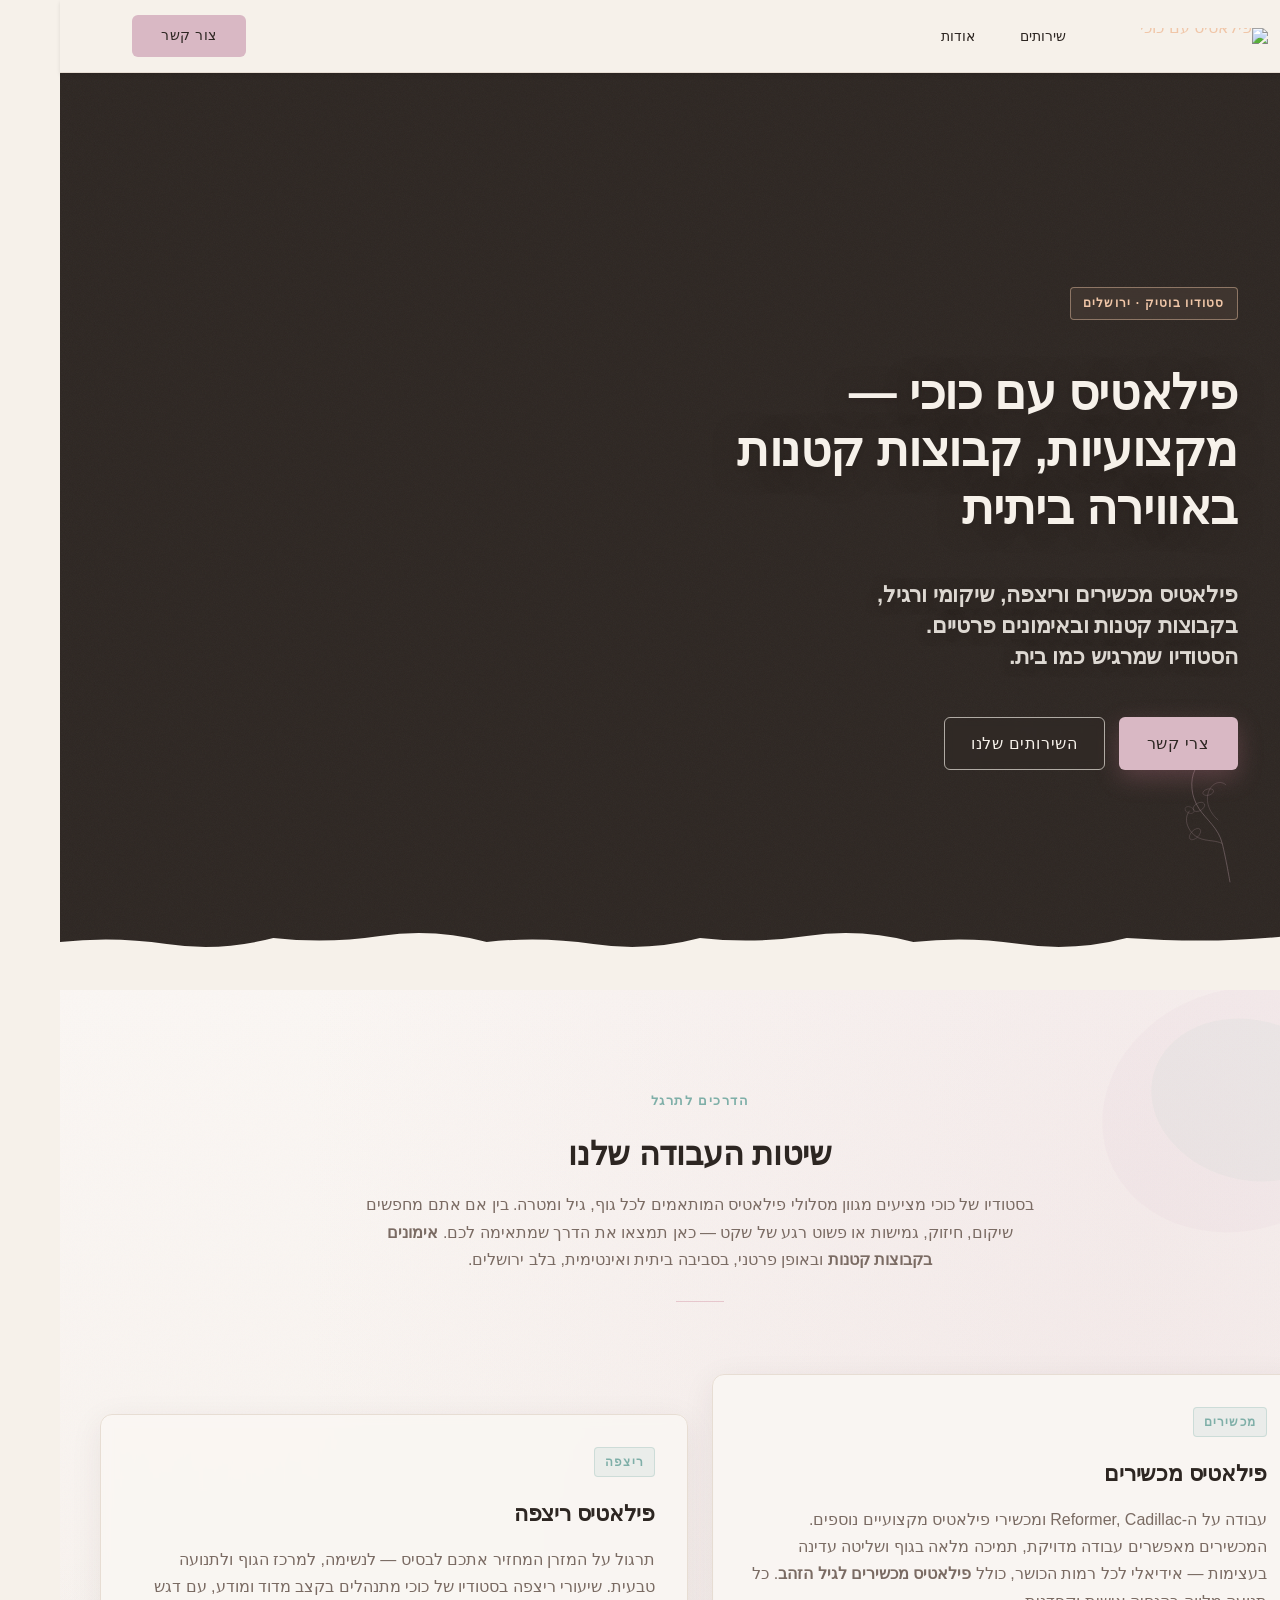
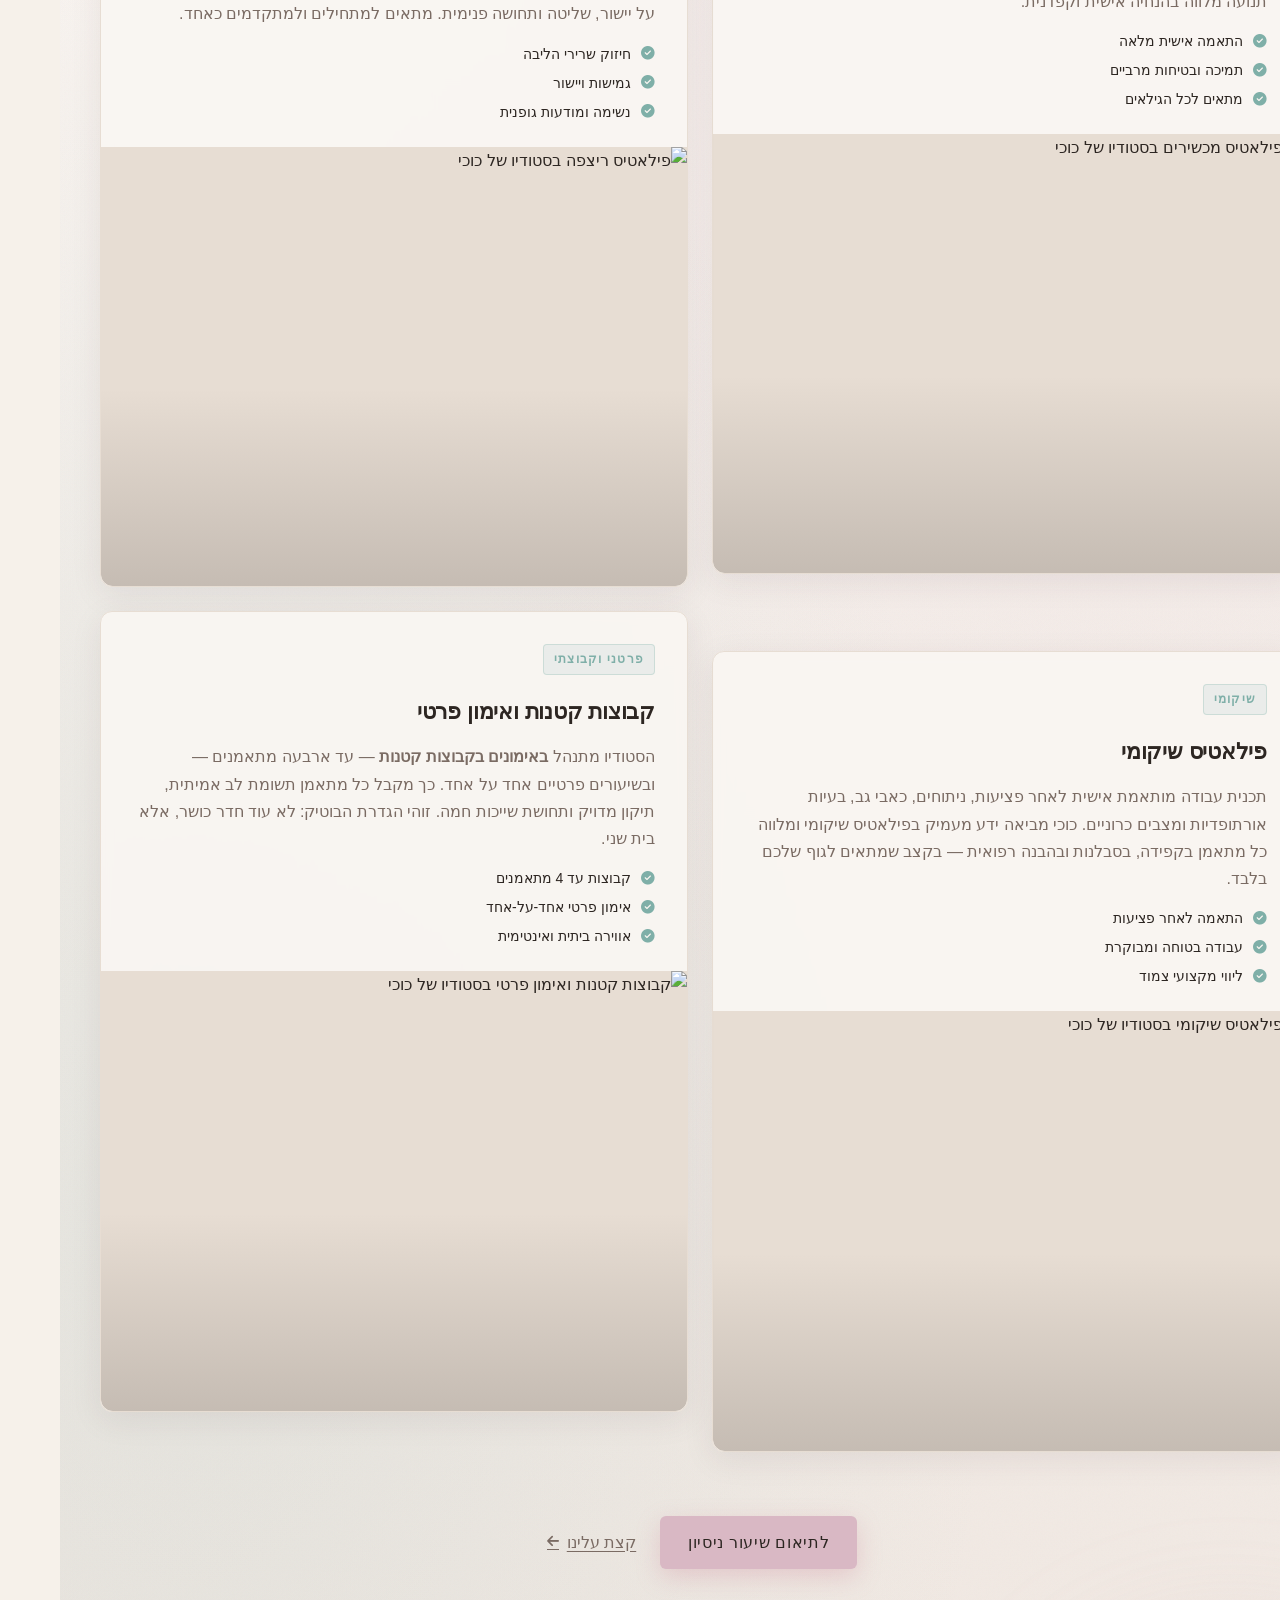
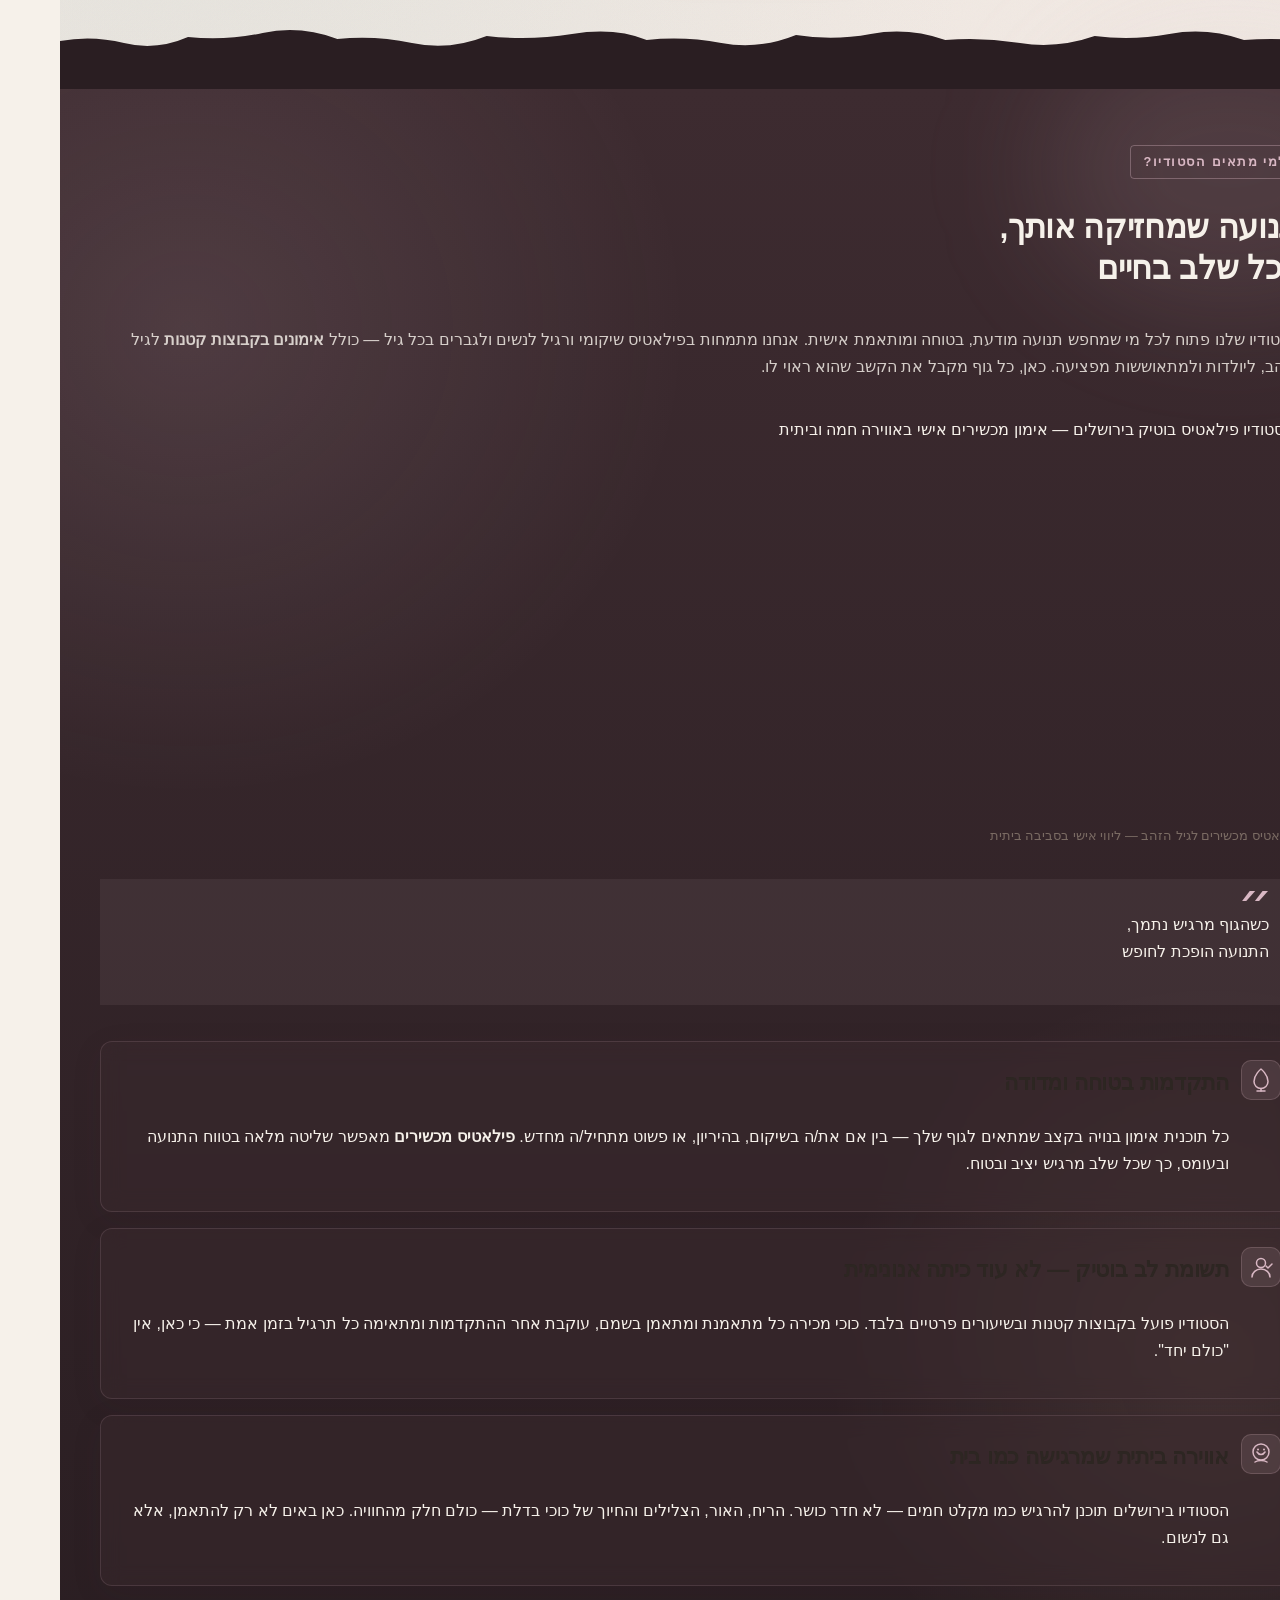
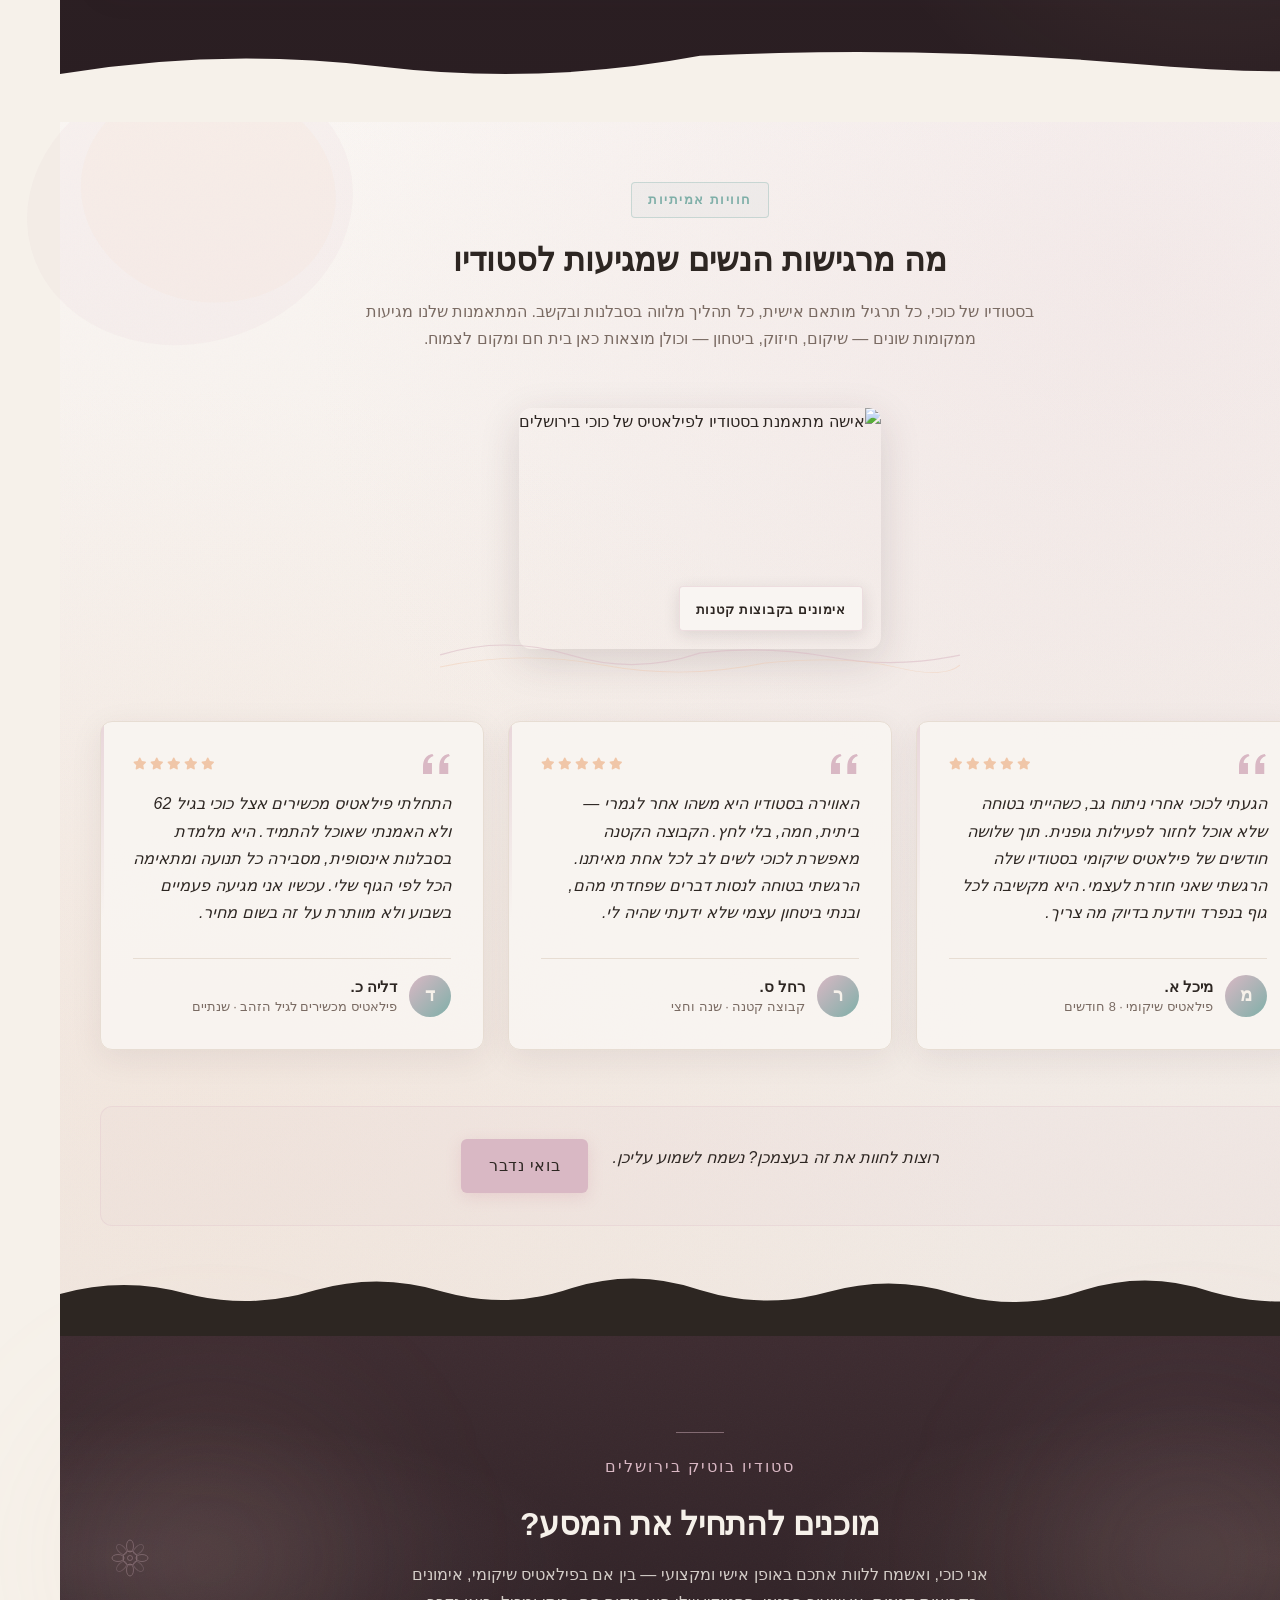
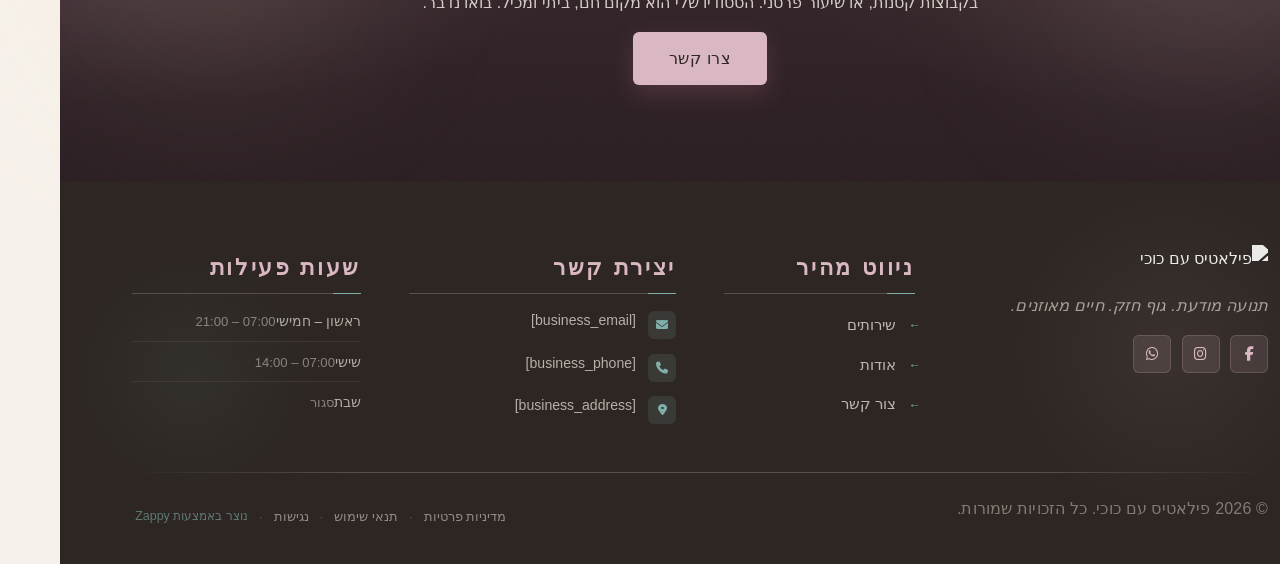
==== commit 1752024c: "Incremental sync: 1 page(s) — update_text" ====
--- a/index.html
+++ b/index.html
@@ -793,10 +793,10 @@
 </script>
   
   <main>
-    <section class="index-hero-section" data-layout-spec="בית-hero" dir="rtl" data-hero-type="fullscreen-scrim">
+    <section class="index-hero-section" data-layout-spec="בית-hero" dir="rtl" data-hero-type="fullscreen-scrim" id="index-hero-section">
   <!-- Background Image -->
   <div class="index-hero-bg">
-    <img data-hero-bg="true" data-placeholder="index-hero-image-1" data-context="A serene, cinematic boutique Pilates studio interior in Jerusalem. A warm, intimate space with natural light filtering through sheer curtains. A female instructor gently guides a client on a Pilates reformer machine. The atmosphere is home-like and personal — wooden floors, soft textured walls, linen tones, dusty mauve and muted teal accents. Editorial photography style, warm skin tones, soft grain, premium wellness magazine aesthetic. The subject is positioned toward the left side of the frame leaving open negative space on the right for text overlay." width="1440" height="900" src="/assets/site-index-hero-image-1.webp" alt="מדריכת פילאטיס מלווה לקוחה בסטודיו בוטיק אינטימי בירושלים">
+    <img data-hero-bg="true" data-placeholder="index-hero-image-1" data-context="A serene, cinematic boutique Pilates studio interior in Jerusalem. A warm, intimate space with natural light filtering through sheer curtains. A female instructor gently guides a client on a Pilates reformer machine. The atmosphere is home-like and personal — wooden floors, soft textured walls, linen tones, dusty mauve and muted teal accents. Editorial photography style, warm skin tones, soft grain, premium wellness magazine aesthetic. The subject is positioned toward the left side of the frame leaving open negative space on the right for text overlay." width="1440" height="900" src="/assets/site-index-hero-image-1.webp" alt="מדריכת פילאטיס מלווה לקוחה בסטודיו בוטיק אינטימי בירושלים" data-hero-background="true" data-element-type="image" data-element-id="img-1777369815444-j1th01v6z">
   </div>
 
   <!-- Scrim Overlay -->
@@ -819,12 +819,12 @@
   <!-- Content Overlay -->
   <div class="index-hero-content">
     <div class="index-hero-inner">
-      <span class="index-hero-label">סטודיו בוטיק · ירושלים</span>
-      <h1 class="index-hero-h1">פילאטיס עם כוכי —<br>חמימות, מקצועיות,<br>ואווירה ביתית</h1>
+      <p><span class="index-hero-label">סטודיו בוטיק · ירושלים</span>
+      </p><h1 class="index-hero-h1" style="">פילאטיס עם כוכי —<br>מקצועיות, קבוצות קטנות<br>באווירה ביתית</h1>
       <h3 class="index-hero-subtitle">פילאטיס מכשירים וריצפה, שיקומי ורגיל,<br>בקבוצות קטנות ובאימונים פרטיים.<br>הסטודיו שמרגיש כמו בית.</h3>
       <div class="index-hero-ctas">
-        <a href="/contact" class="index-hero-btn-primary">צרי קשר</a>
-        <a href="/services" class="index-hero-btn-secondary">השירותים שלנו</a>
+        <a href="/contact" class="index-hero-btn-primary" data-element-type="button" data-element-id="btn-1777369815432-7v7ymfl0u" data-native-element="true">צרי קשר</a>
+        <a href="/services" class="index-hero-btn-secondary" data-element-type="button" data-element-id="btn-1777369815432-bo2n2185u" data-native-element="true">השירותים שלנו</a>
       </div>
     </div>
   </div>
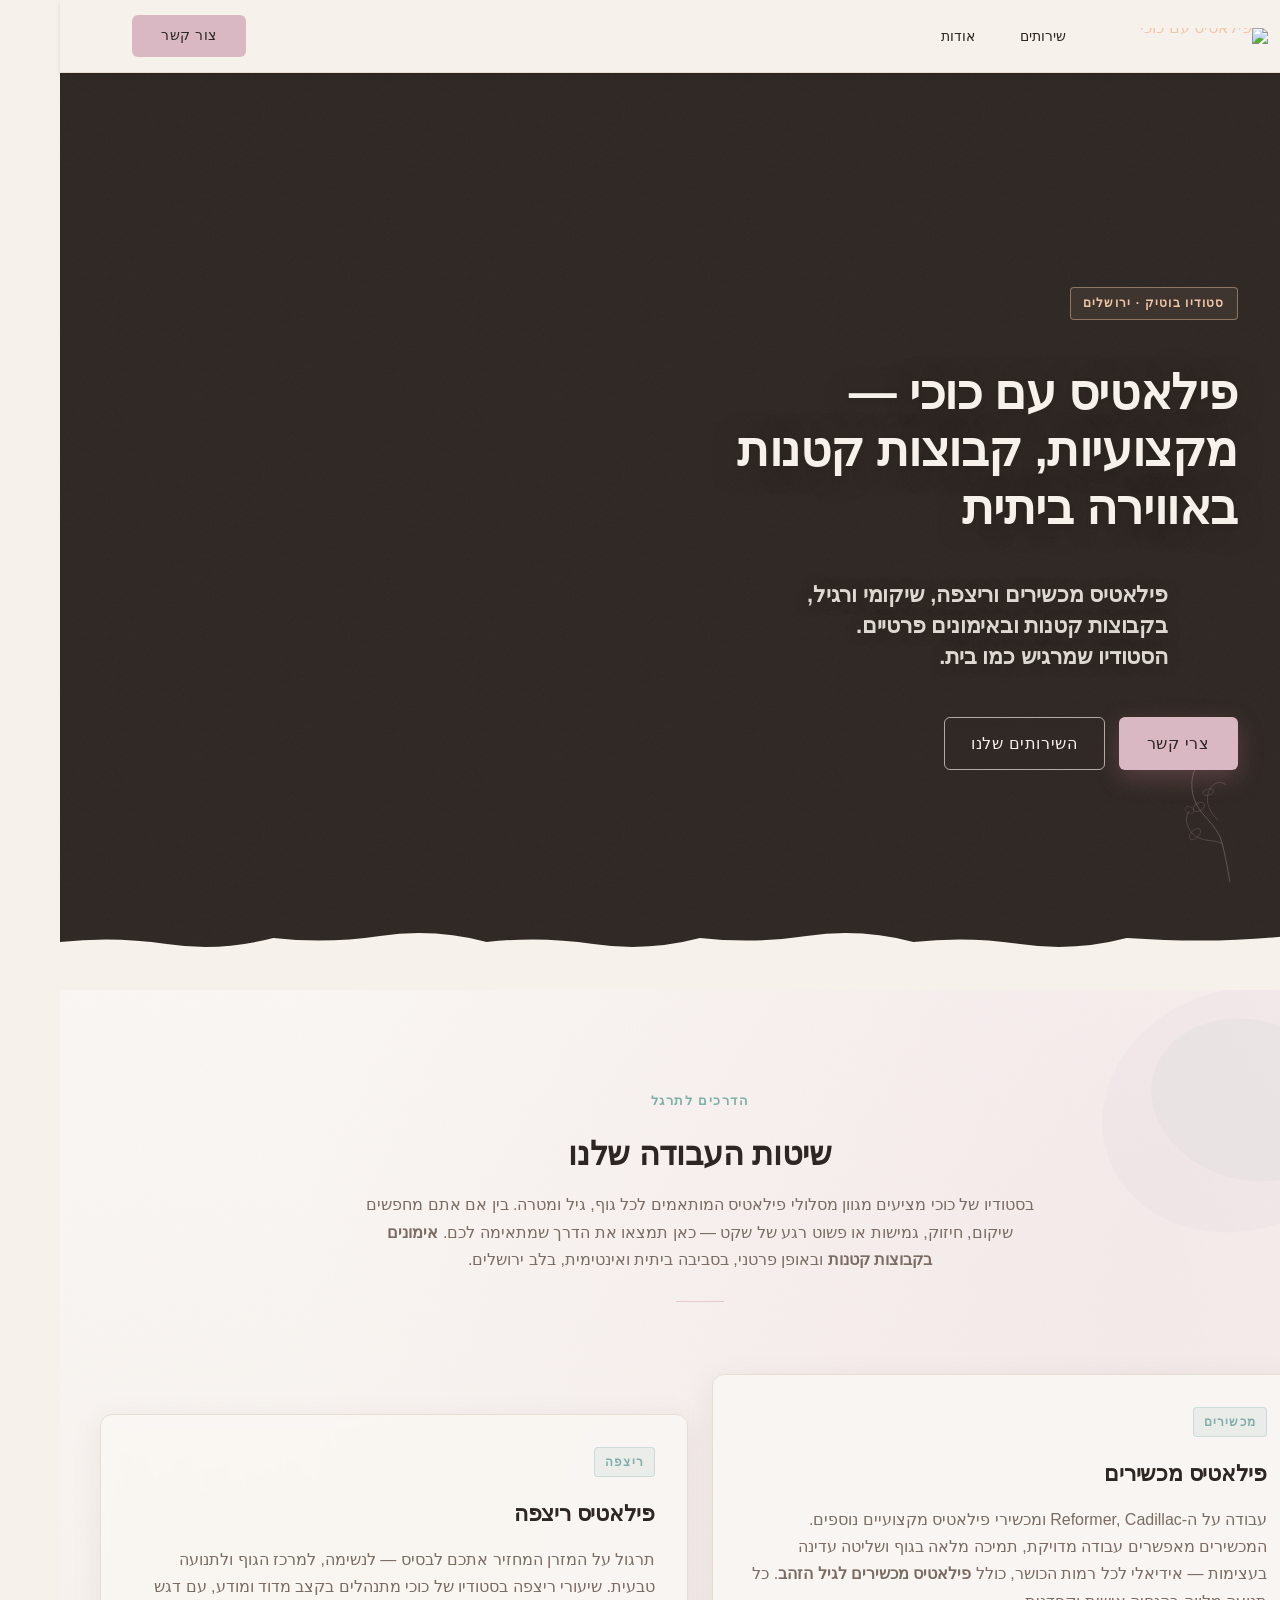
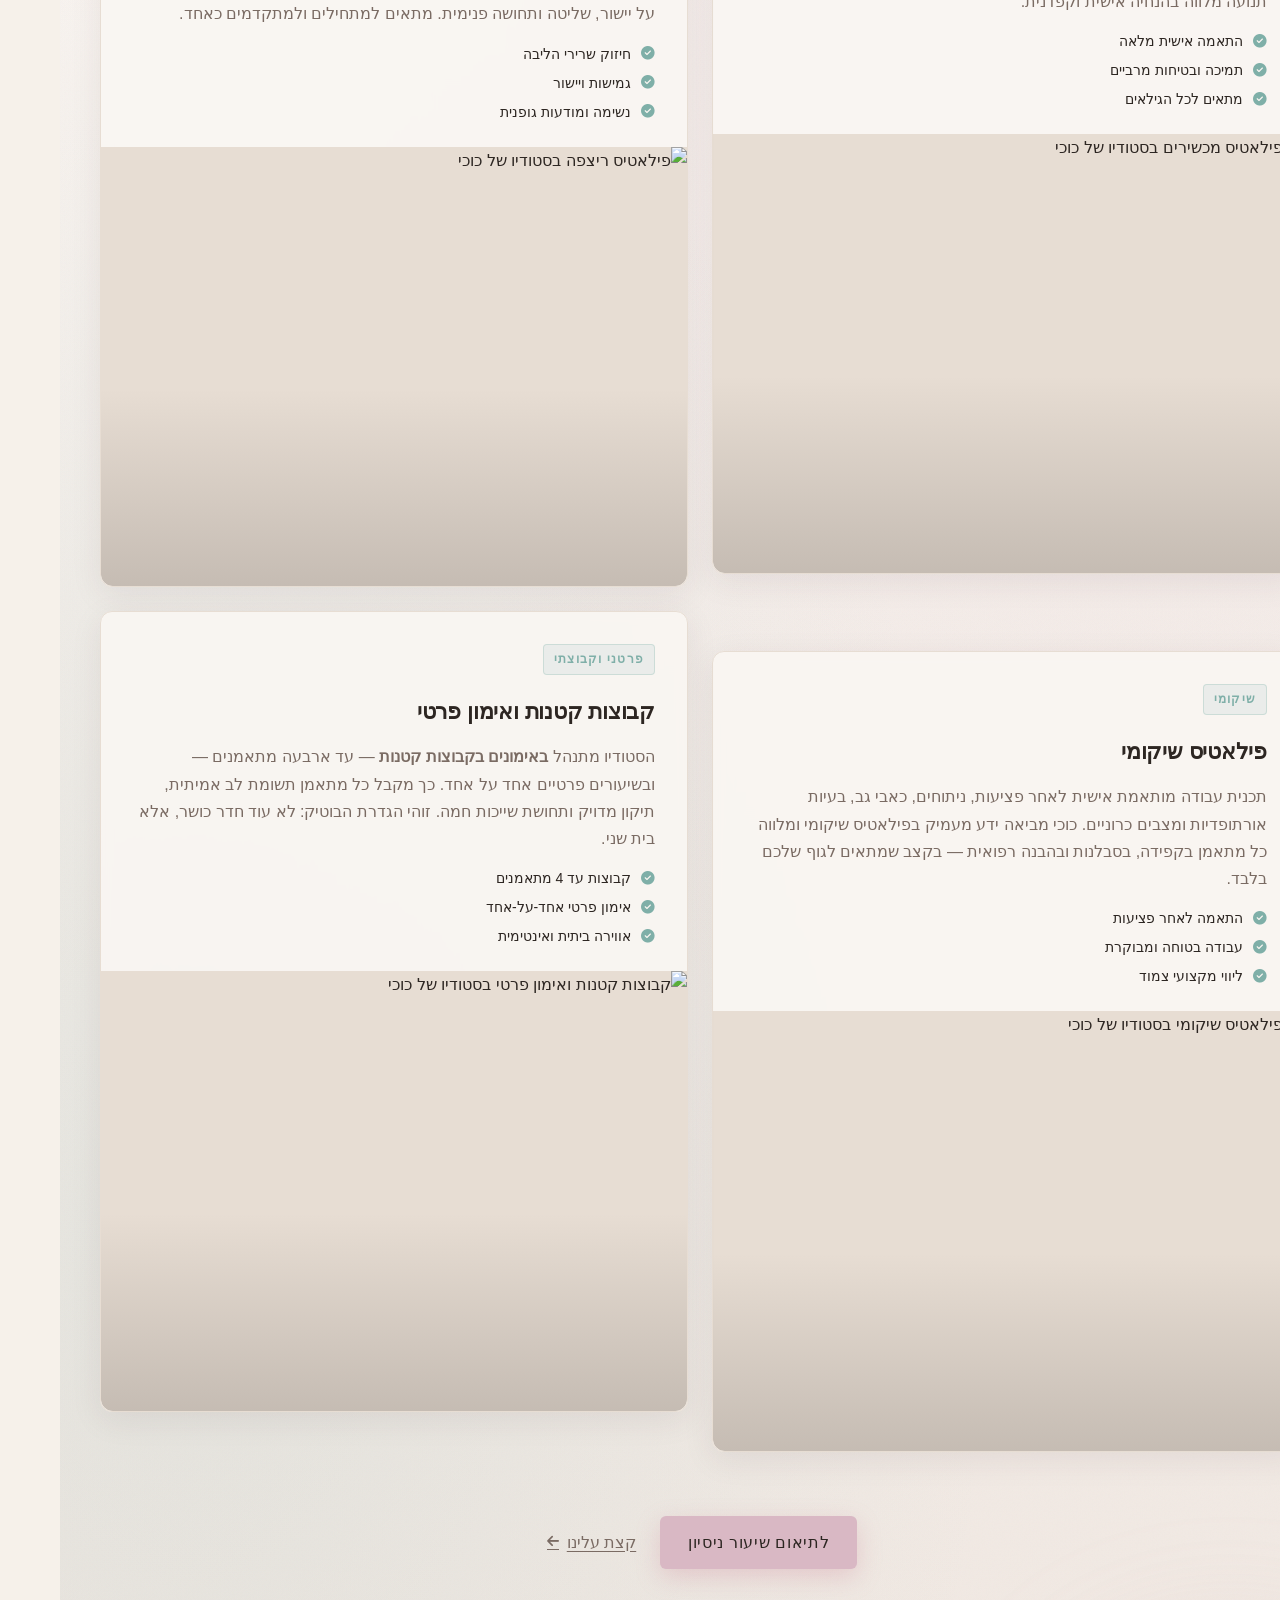
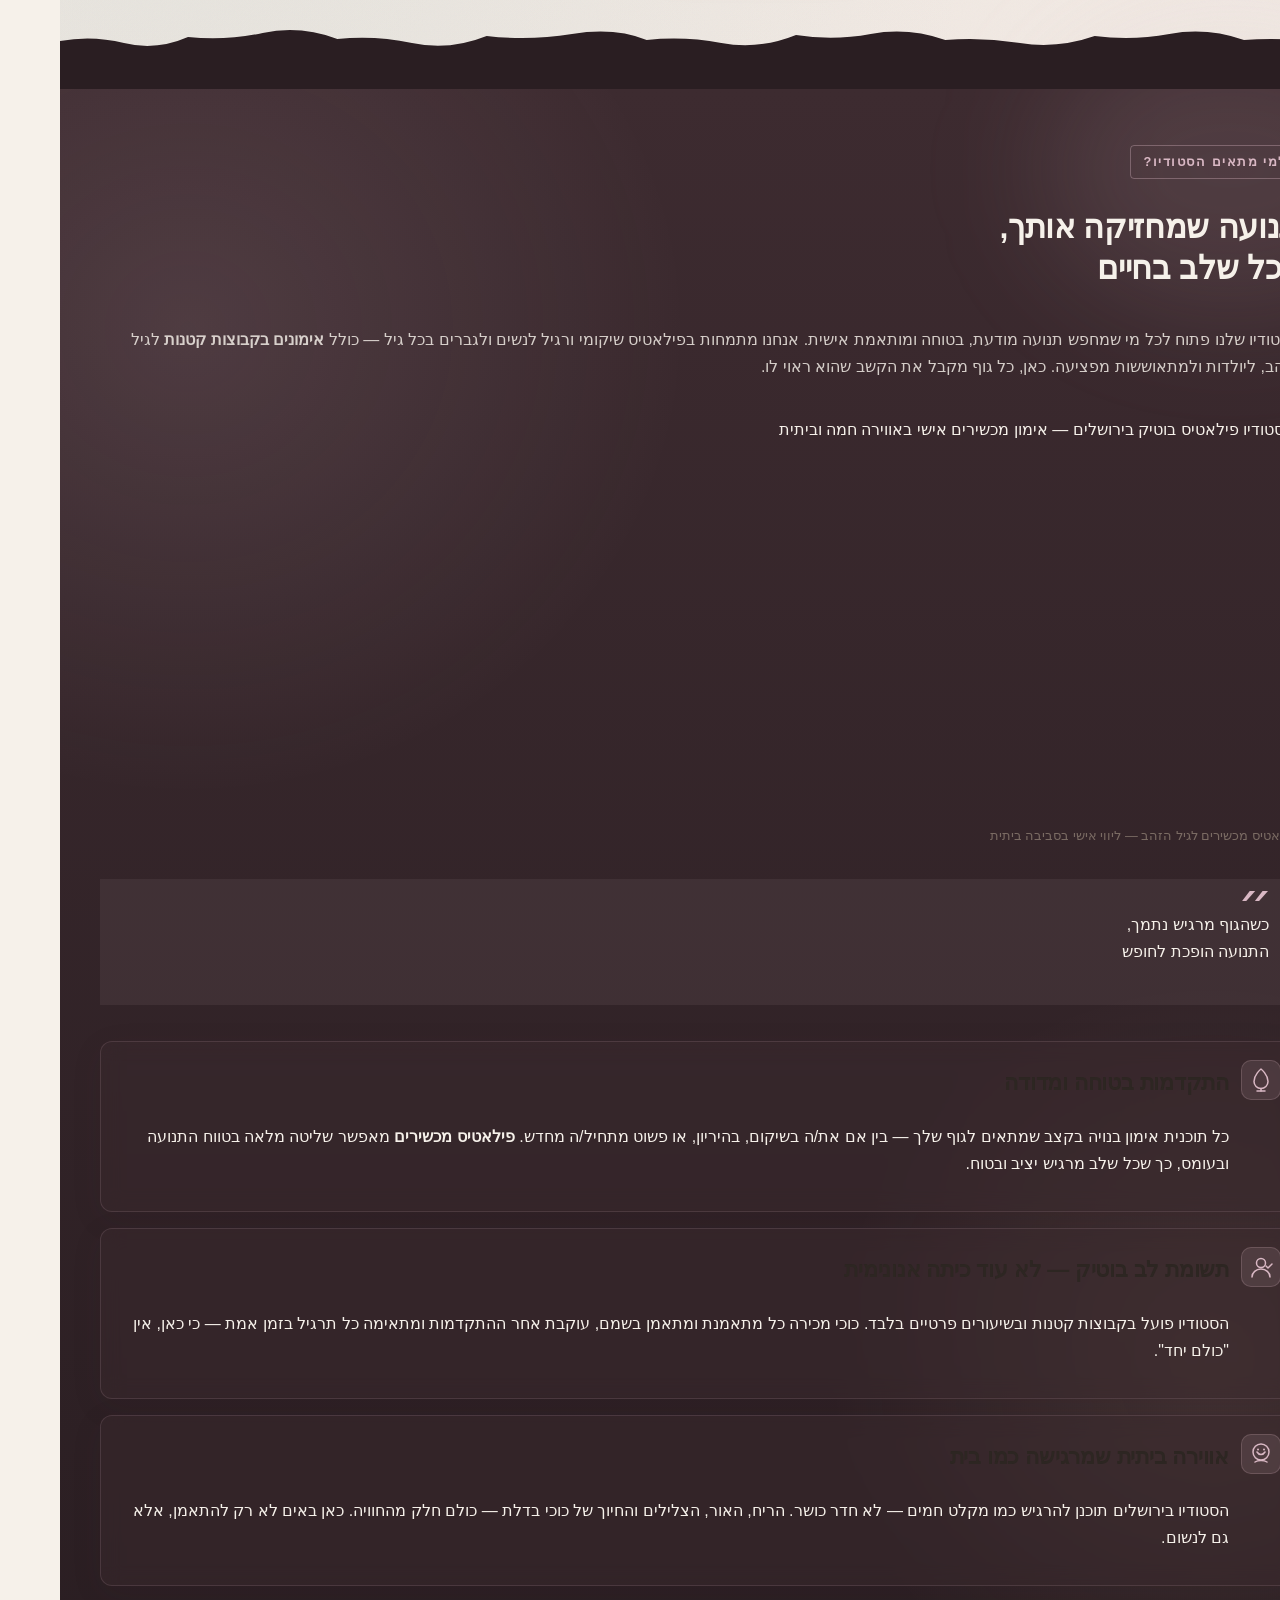
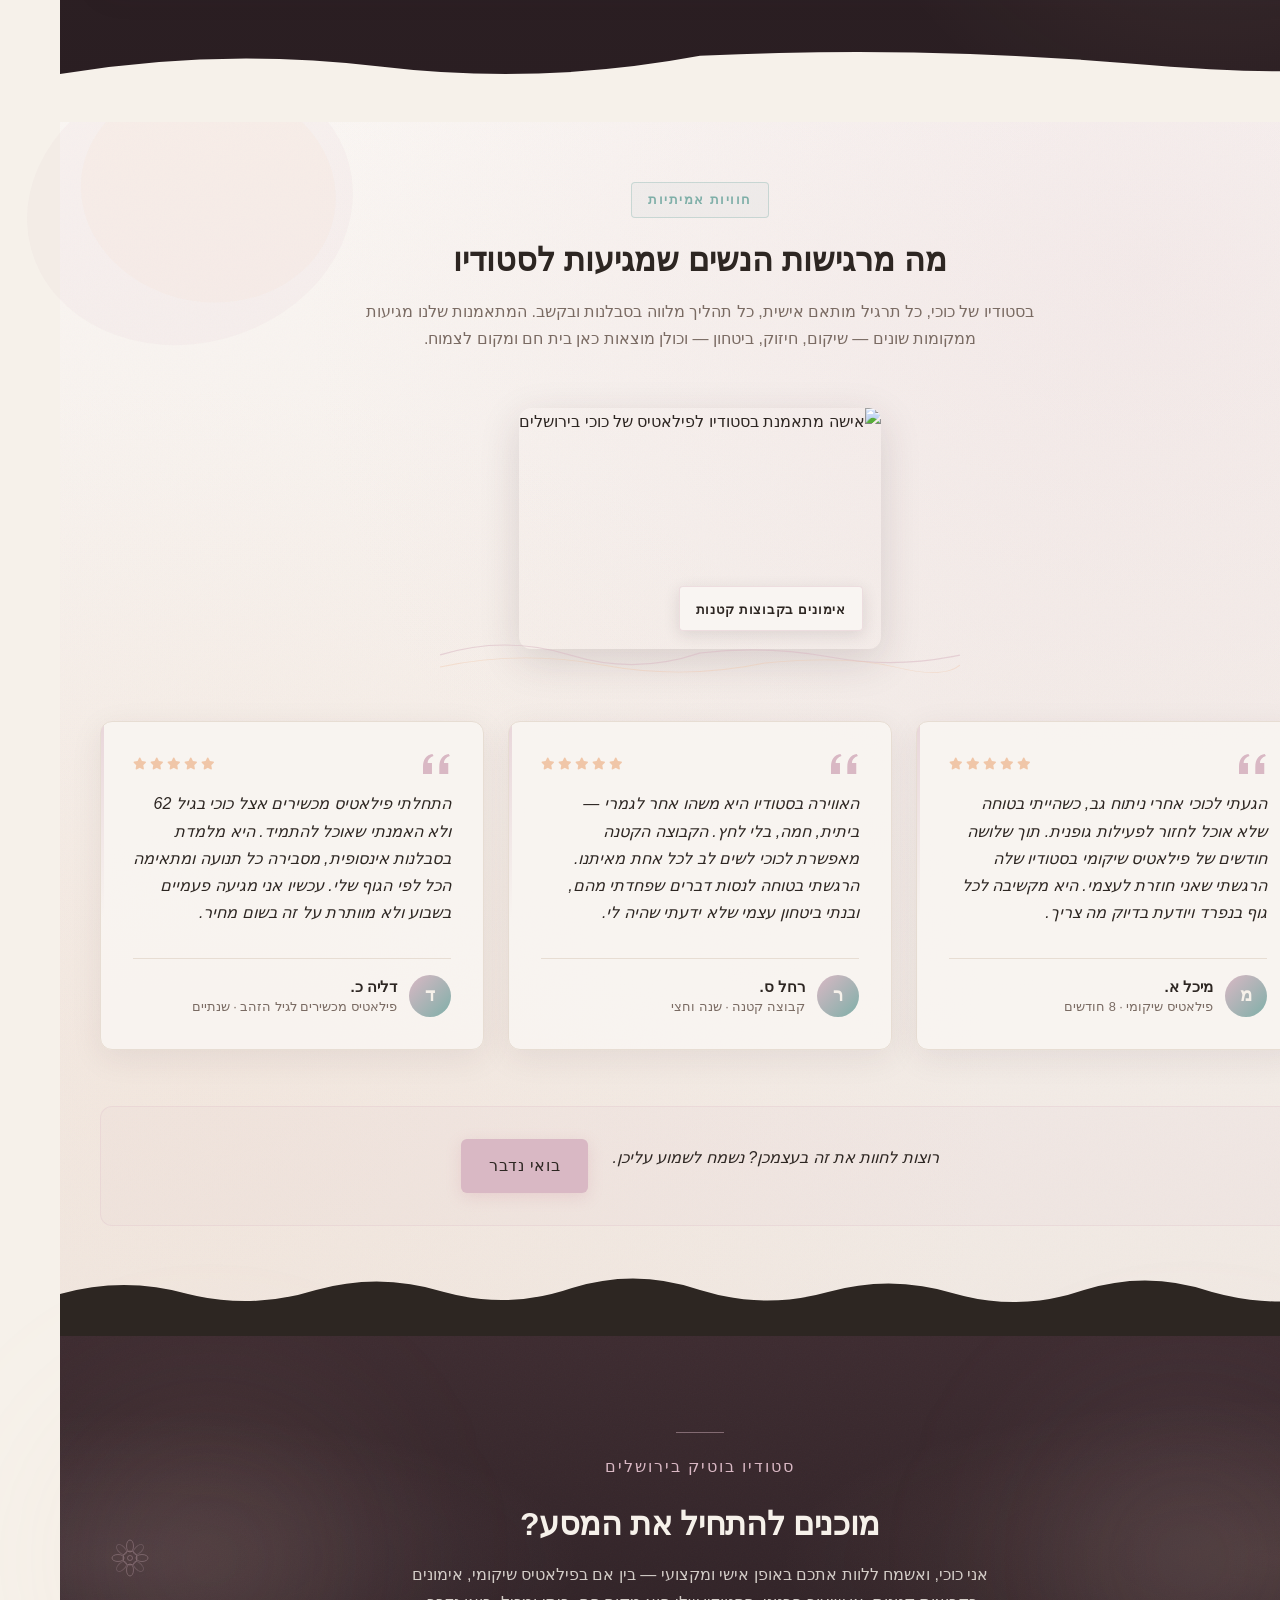
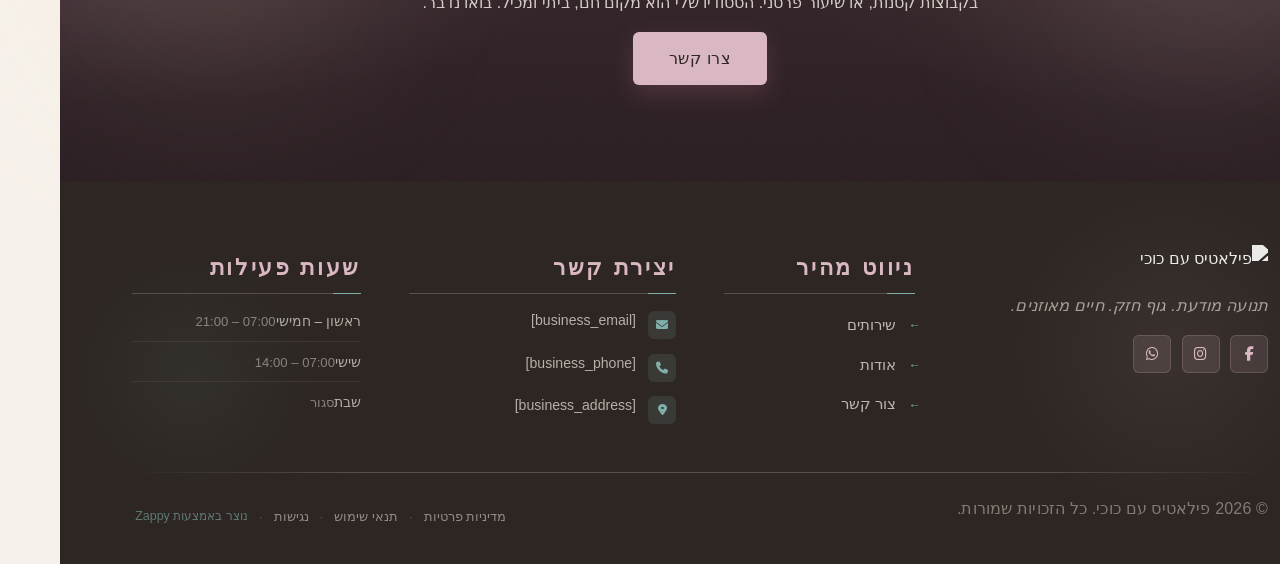
==== commit e7359edc: "Incremental sync: 1 page(s) — update_text_width" ====
--- a/index.html
+++ b/index.html
@@ -821,7 +821,7 @@
     <div class="index-hero-inner">
       <p><span class="index-hero-label">סטודיו בוטיק · ירושלים</span>
       </p><h1 class="index-hero-h1" style="">פילאטיס עם כוכי —<br>מקצועיות, קבוצות קטנות<br>באווירה ביתית</h1>
-      <h3 class="index-hero-subtitle">פילאטיס מכשירים וריצפה, שיקומי ורגיל,<br>בקבוצות קטנות ובאימונים פרטיים.<br>הסטודיו שמרגיש כמו בית.</h3>
+      <h3 class="index-hero-subtitle" style="outline: none; max-width: 1239px; margin-left: auto; margin-right: auto;" data-zappy-text-width="custom">פילאטיס מכשירים וריצפה, שיקומי ורגיל,<br>בקבוצות קטנות ובאימונים פרטיים.<br>הסטודיו שמרגיש כמו בית.</h3>
       <div class="index-hero-ctas">
         <a href="/contact" class="index-hero-btn-primary" data-element-type="button" data-element-id="btn-1777369815432-7v7ymfl0u" data-native-element="true">צרי קשר</a>
         <a href="/services" class="index-hero-btn-secondary" data-element-type="button" data-element-id="btn-1777369815432-bo2n2185u" data-native-element="true">השירותים שלנו</a>
--- a/styles.css
+++ b/styles.css
@@ -2663,10 +2663,9 @@
   text-shadow: 0 2px 24px rgba(45, 38, 34, 0.55), 0 1px 4px rgba(45, 38, 34, 0.4);
 }
 
-/* Subtitle */
 .index-hero-section .index-hero-subtitle {
   font-family: 'Rubik', sans-serif;
-  font-size: 1.05rem;
+  font-size: 1.35rem;
   font-weight: 400;
   line-height: 1.75;
   color: rgba(246, 241, 234, 0.88) !important;
@@ -2791,9 +2790,9 @@
   }
 
   .index-hero-section .index-hero-subtitle {
-    font-size: 0.95rem;
-    line-height: 1.7;
-  }
+  font-size: 1.15rem;
+  line-height: 1.7;
+}
 
   .index-hero-section .index-hero-ctas {
     gap: 12px;
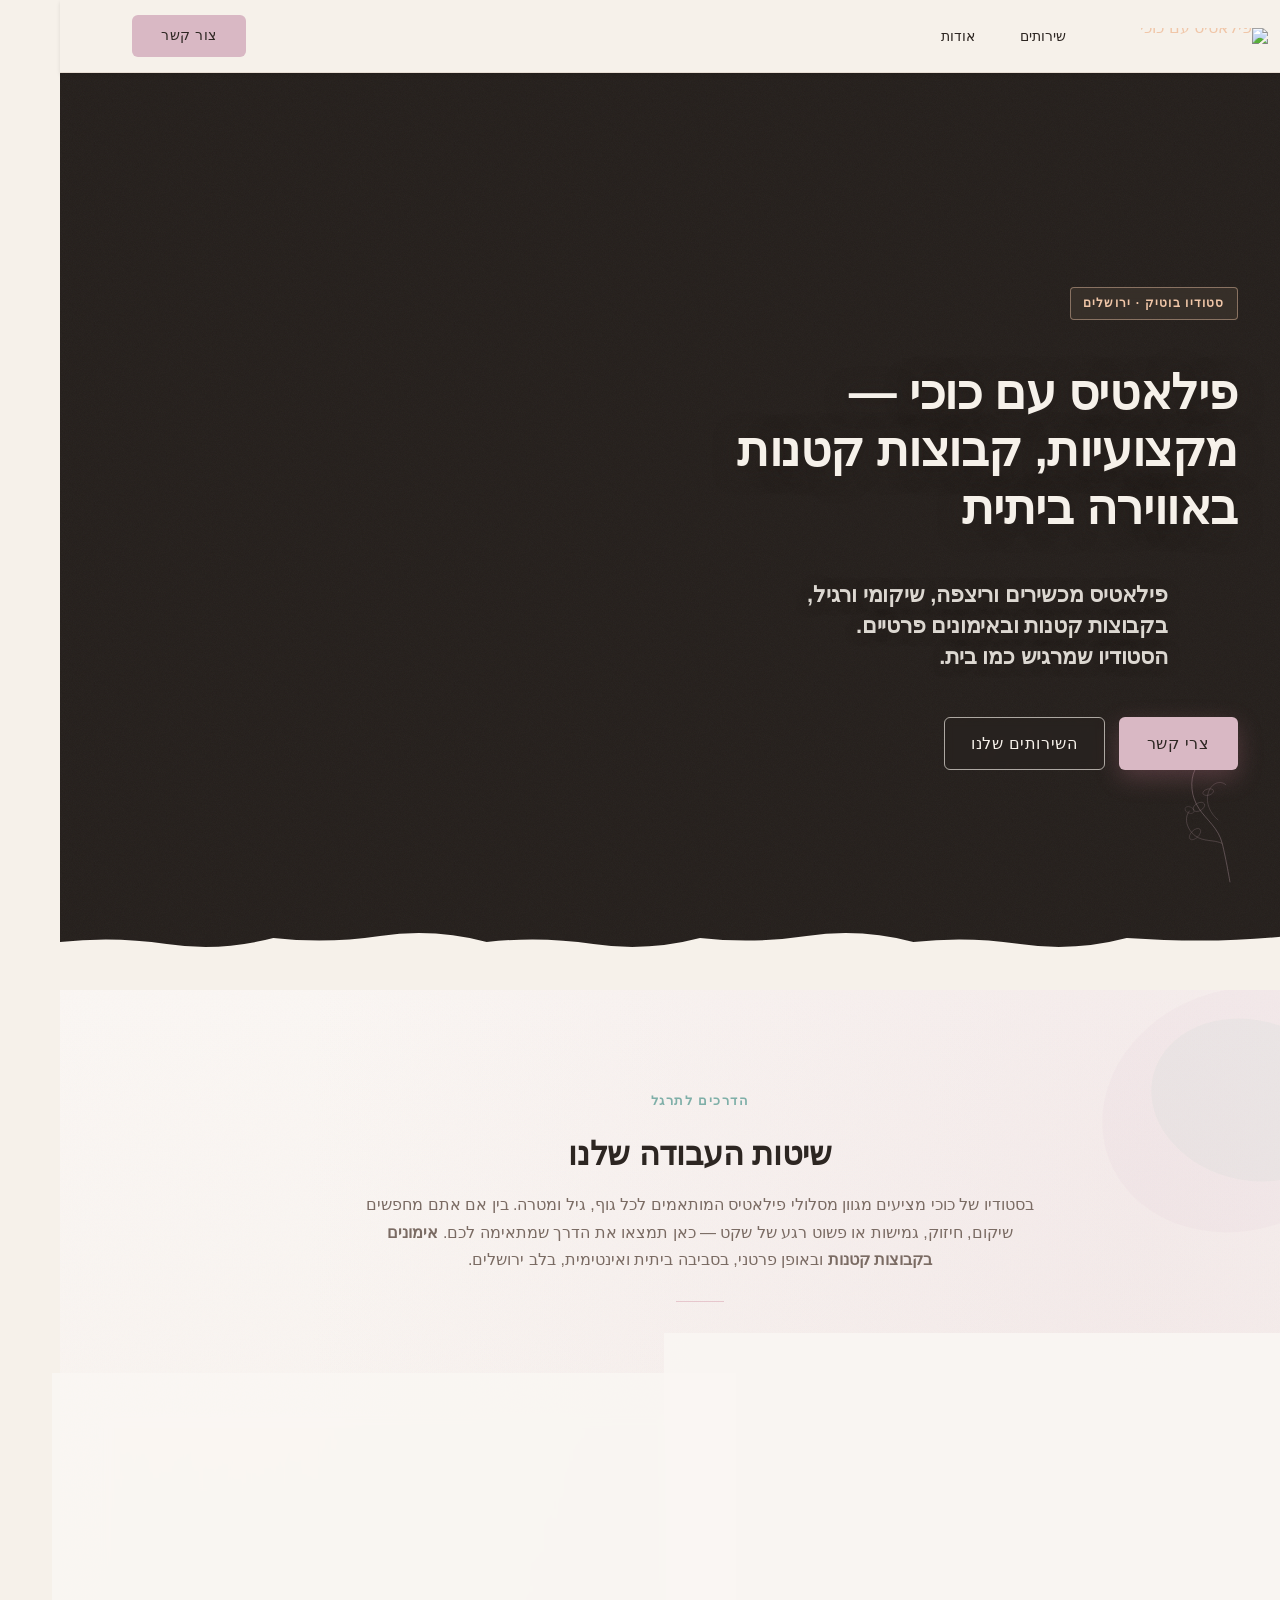
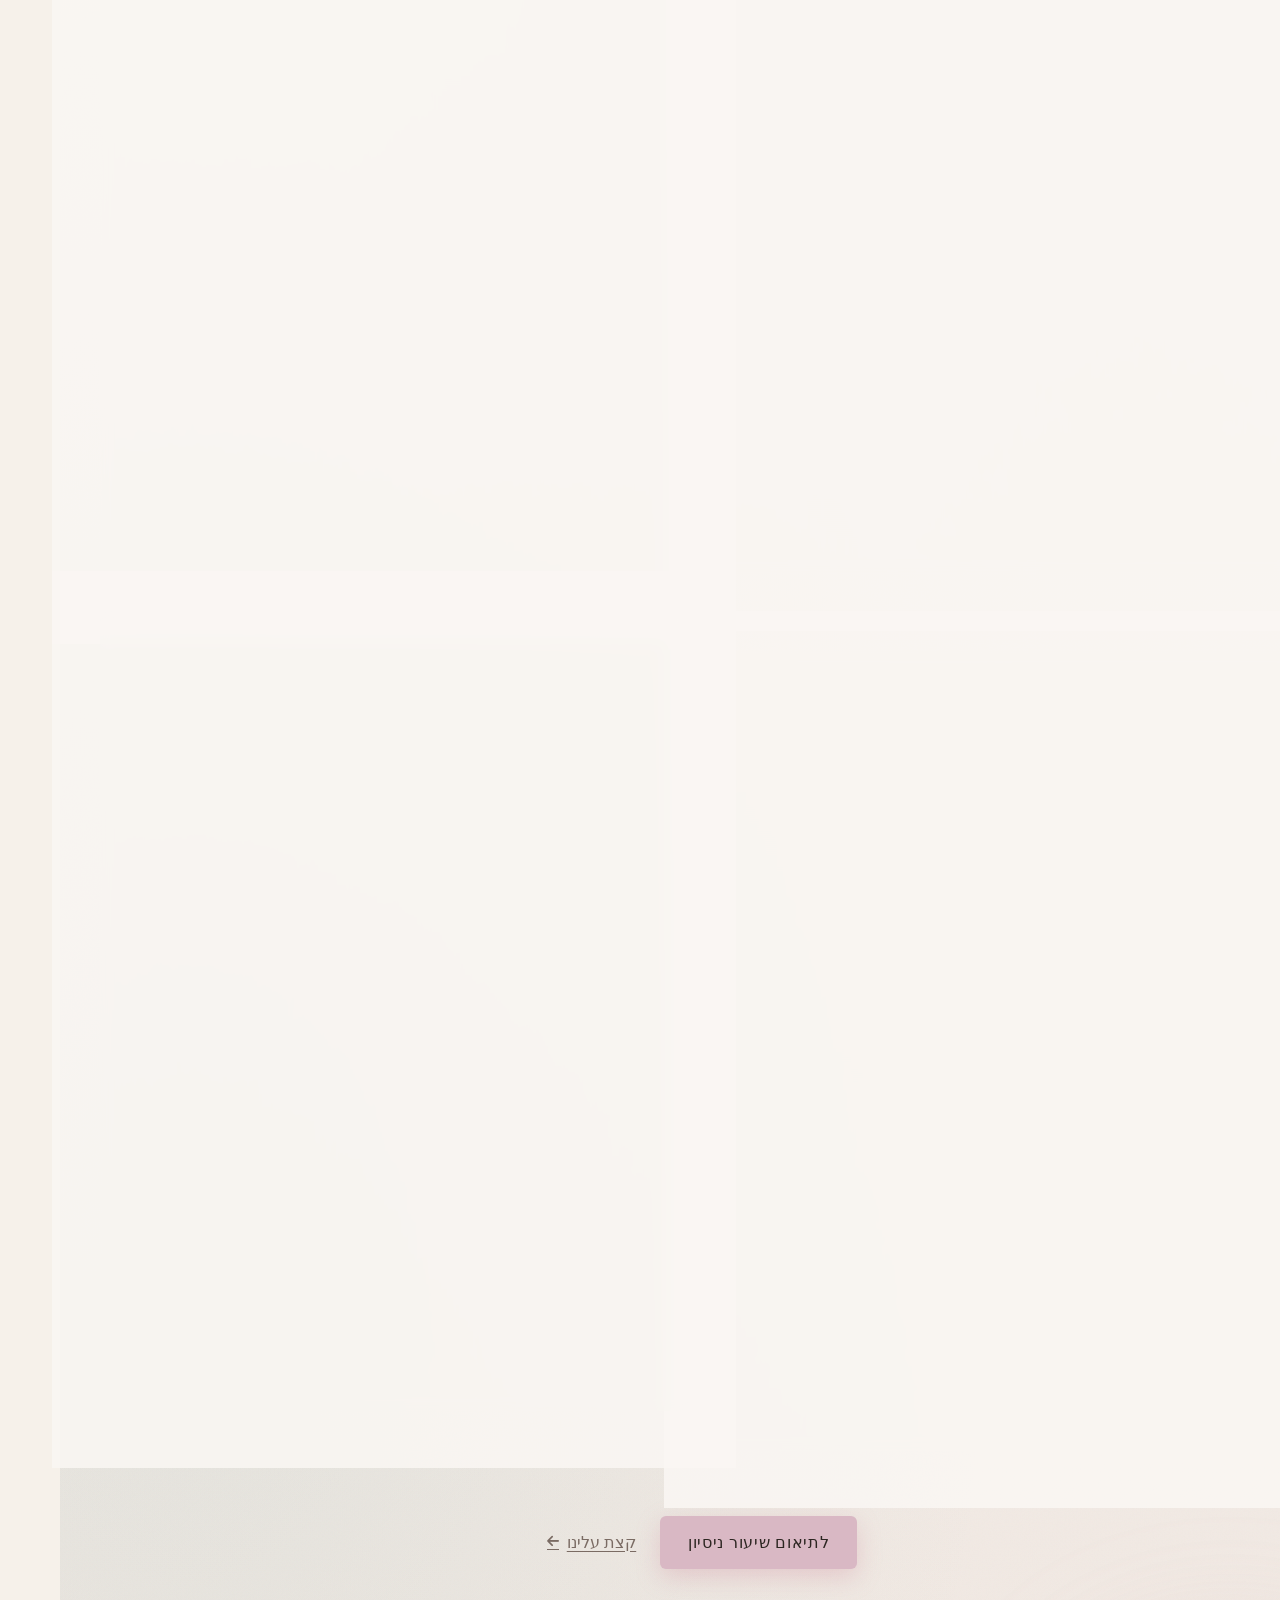
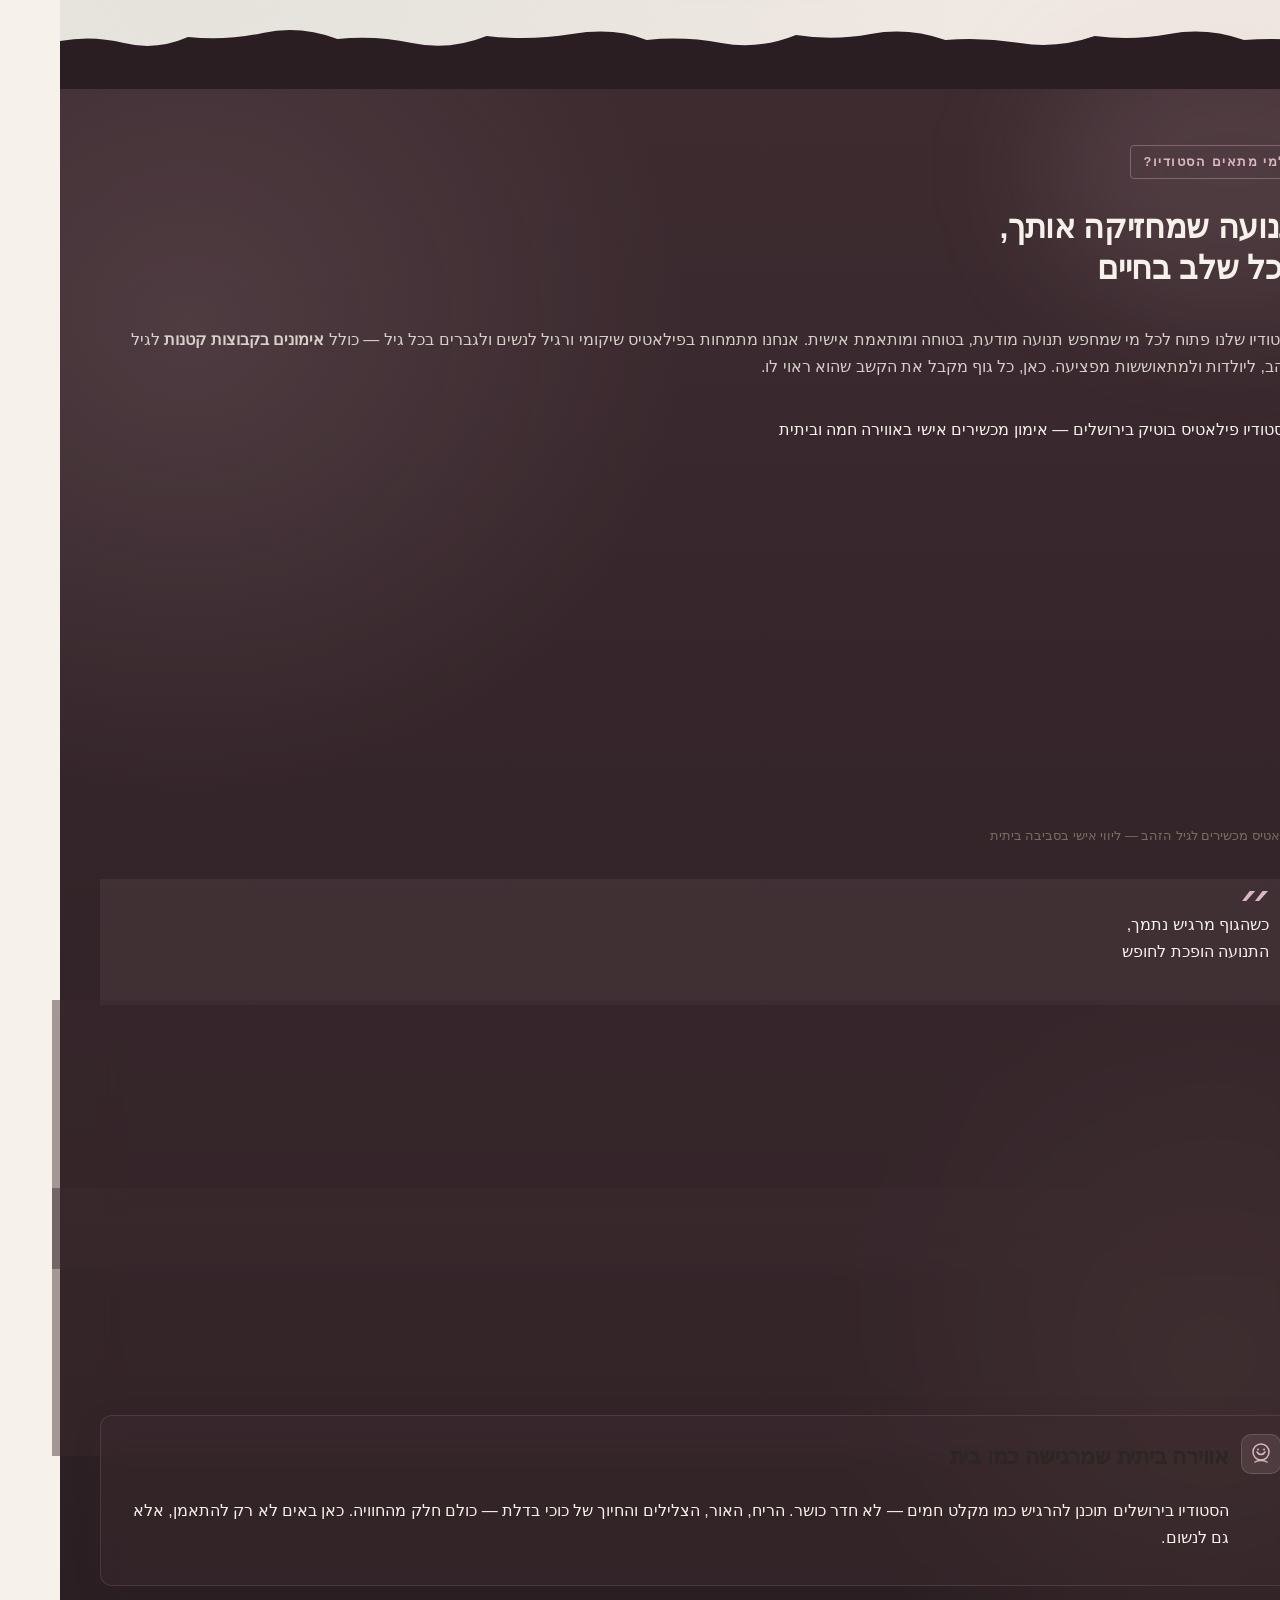
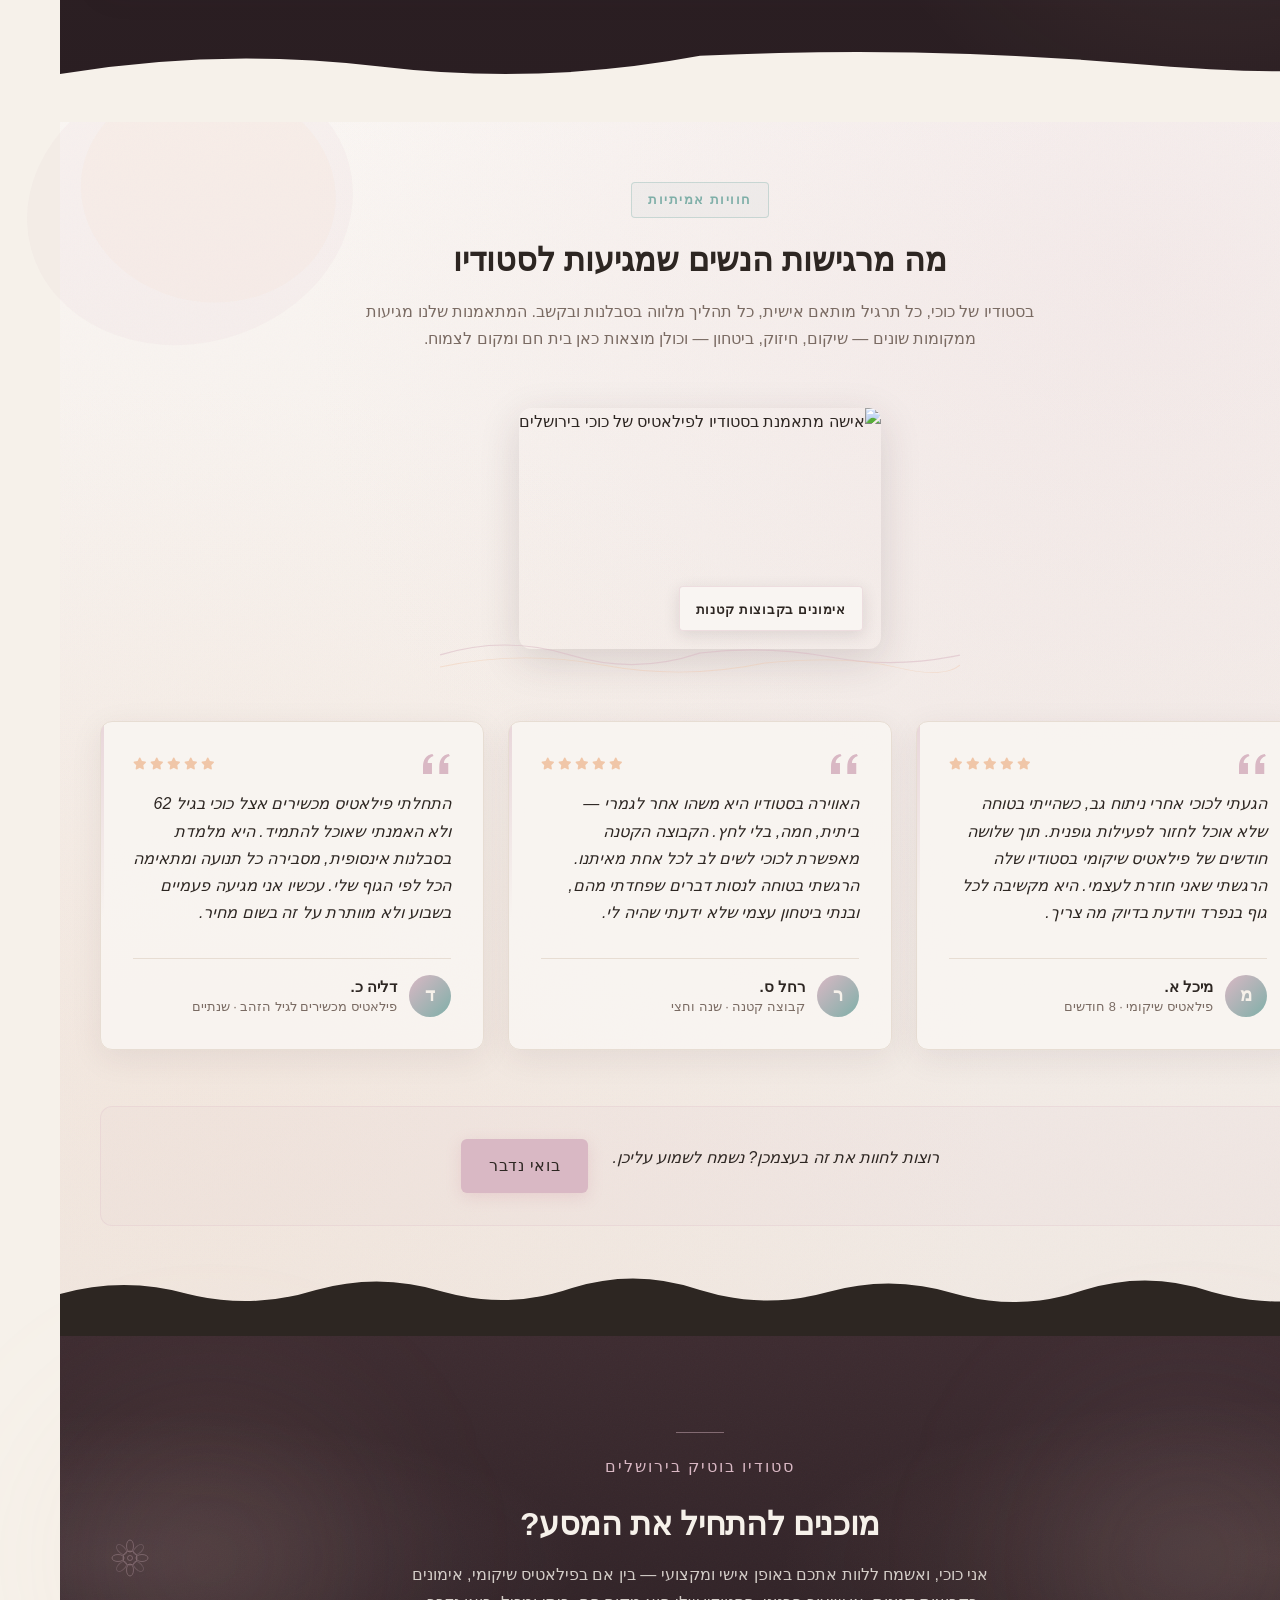
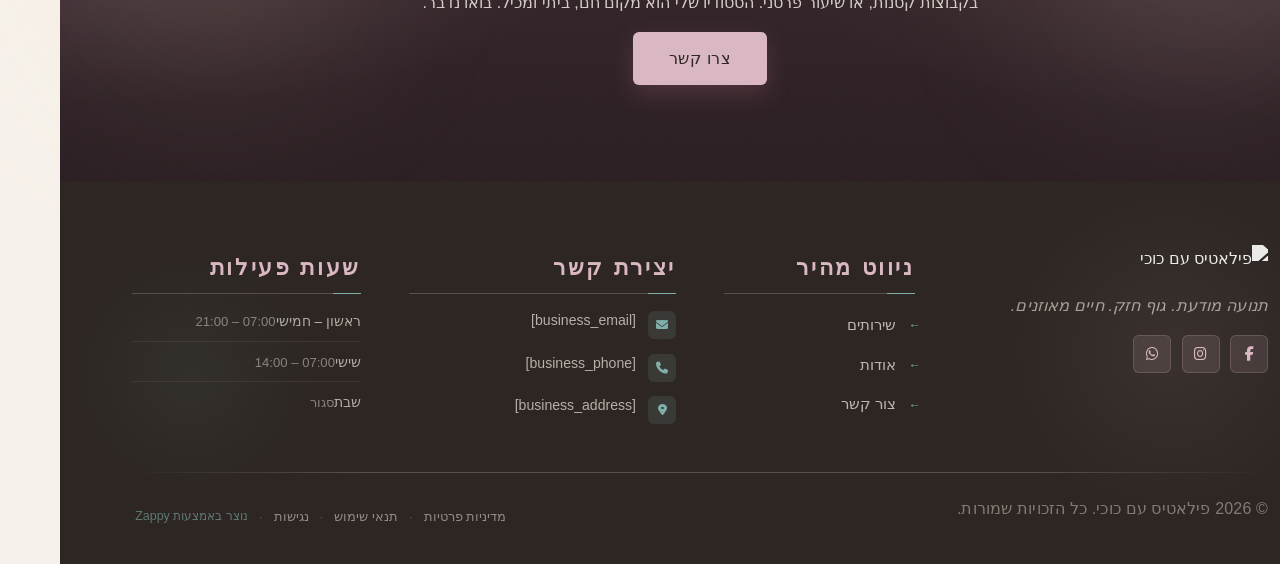
==== commit b0a560b4: "Background sync: Progressive GitHub Sync" ====
--- a/index.html
+++ b/index.html
@@ -793,14 +793,14 @@
 </script>
   
   <main>
-    <section class="index-hero-section" data-layout-spec="בית-hero" dir="rtl" data-hero-type="fullscreen-scrim" id="index-hero-section">
+    <section class="index-hero-section" data-layout-spec="בית-hero" dir="rtl" data-hero-type="fullscreen-scrim" id="index-hero-section" data-zappy-bg-type="image" data-zappy-bg-color="" data-zappy-bg-image="assets/image-section-background-1777370380372-rwfuao.webp?v=1777370382738" data-zappy-bg-overlay-color="#000000" data-zappy-bg-overlay-opacity="20" data-zappy-bg-video-type="" data-zappy-bg-video-url="" style="position: relative; overflow: hidden; background-image: linear-gradient(rgba(0, 0, 0, 0.2), rgba(0, 0, 0, 0.2)), url(&quot;assets/image-section-background-1777370380372-rwfuao.webp?v=1777370382738&quot;); background-size: cover; background-position: center; background-repeat: no-repeat; --zappy-bg-overlay: rgba(0, 0, 0, 0.2); --zappy-bg-image: url(&quot;assets/image-section-background-1777370380372-rwfuao.webp?v=1777370382738&quot;)">
   <!-- Background Image -->
-  <div class="index-hero-bg">
+  <div class="index-hero-bg" style="display: none" data-zappy-original-bg="hidden">
     <img data-hero-bg="true" data-placeholder="index-hero-image-1" data-context="A serene, cinematic boutique Pilates studio interior in Jerusalem. A warm, intimate space with natural light filtering through sheer curtains. A female instructor gently guides a client on a Pilates reformer machine. The atmosphere is home-like and personal — wooden floors, soft textured walls, linen tones, dusty mauve and muted teal accents. Editorial photography style, warm skin tones, soft grain, premium wellness magazine aesthetic. The subject is positioned toward the left side of the frame leaving open negative space on the right for text overlay." width="1440" height="900" src="/assets/site-index-hero-image-1.webp" alt="מדריכת פילאטיס מלווה לקוחה בסטודיו בוטיק אינטימי בירושלים" data-hero-background="true" data-element-type="image" data-element-id="img-1777369815444-j1th01v6z">
   </div>
 
   <!-- Scrim Overlay -->
-  <div class="index-hero-scrim" aria-hidden="true"></div>
+  <div class="index-hero-scrim" aria-hidden="true" style="opacity: 0; display: none" data-zappy-original-bg="hidden"></div>
 
   <!-- Grain Texture Overlay -->
   <div class="index-hero-grain" aria-hidden="true"></div>
@@ -820,7 +820,7 @@
   <div class="index-hero-content">
     <div class="index-hero-inner">
       <p><span class="index-hero-label">סטודיו בוטיק · ירושלים</span>
-      </p><h1 class="index-hero-h1" style="">פילאטיס עם כוכי —<br>מקצועיות, קבוצות קטנות<br>באווירה ביתית</h1>
+      </p><h1 class="index-hero-h1" >פילאטיס עם כוכי —<br>מקצועיות, קבוצות קטנות<br>באווירה ביתית</h1>
       <h3 class="index-hero-subtitle" style="outline: none; max-width: 1239px; margin-left: auto; margin-right: auto;" data-zappy-text-width="custom">פילאטיס מכשירים וריצפה, שיקומי ורגיל,<br>בקבוצות קטנות ובאימונים פרטיים.<br>הסטודיו שמרגיש כמו בית.</h3>
       <div class="index-hero-ctas">
         <a href="/contact" class="index-hero-btn-primary" data-element-type="button" data-element-id="btn-1777369815432-7v7ymfl0u" data-native-element="true">צרי קשר</a>
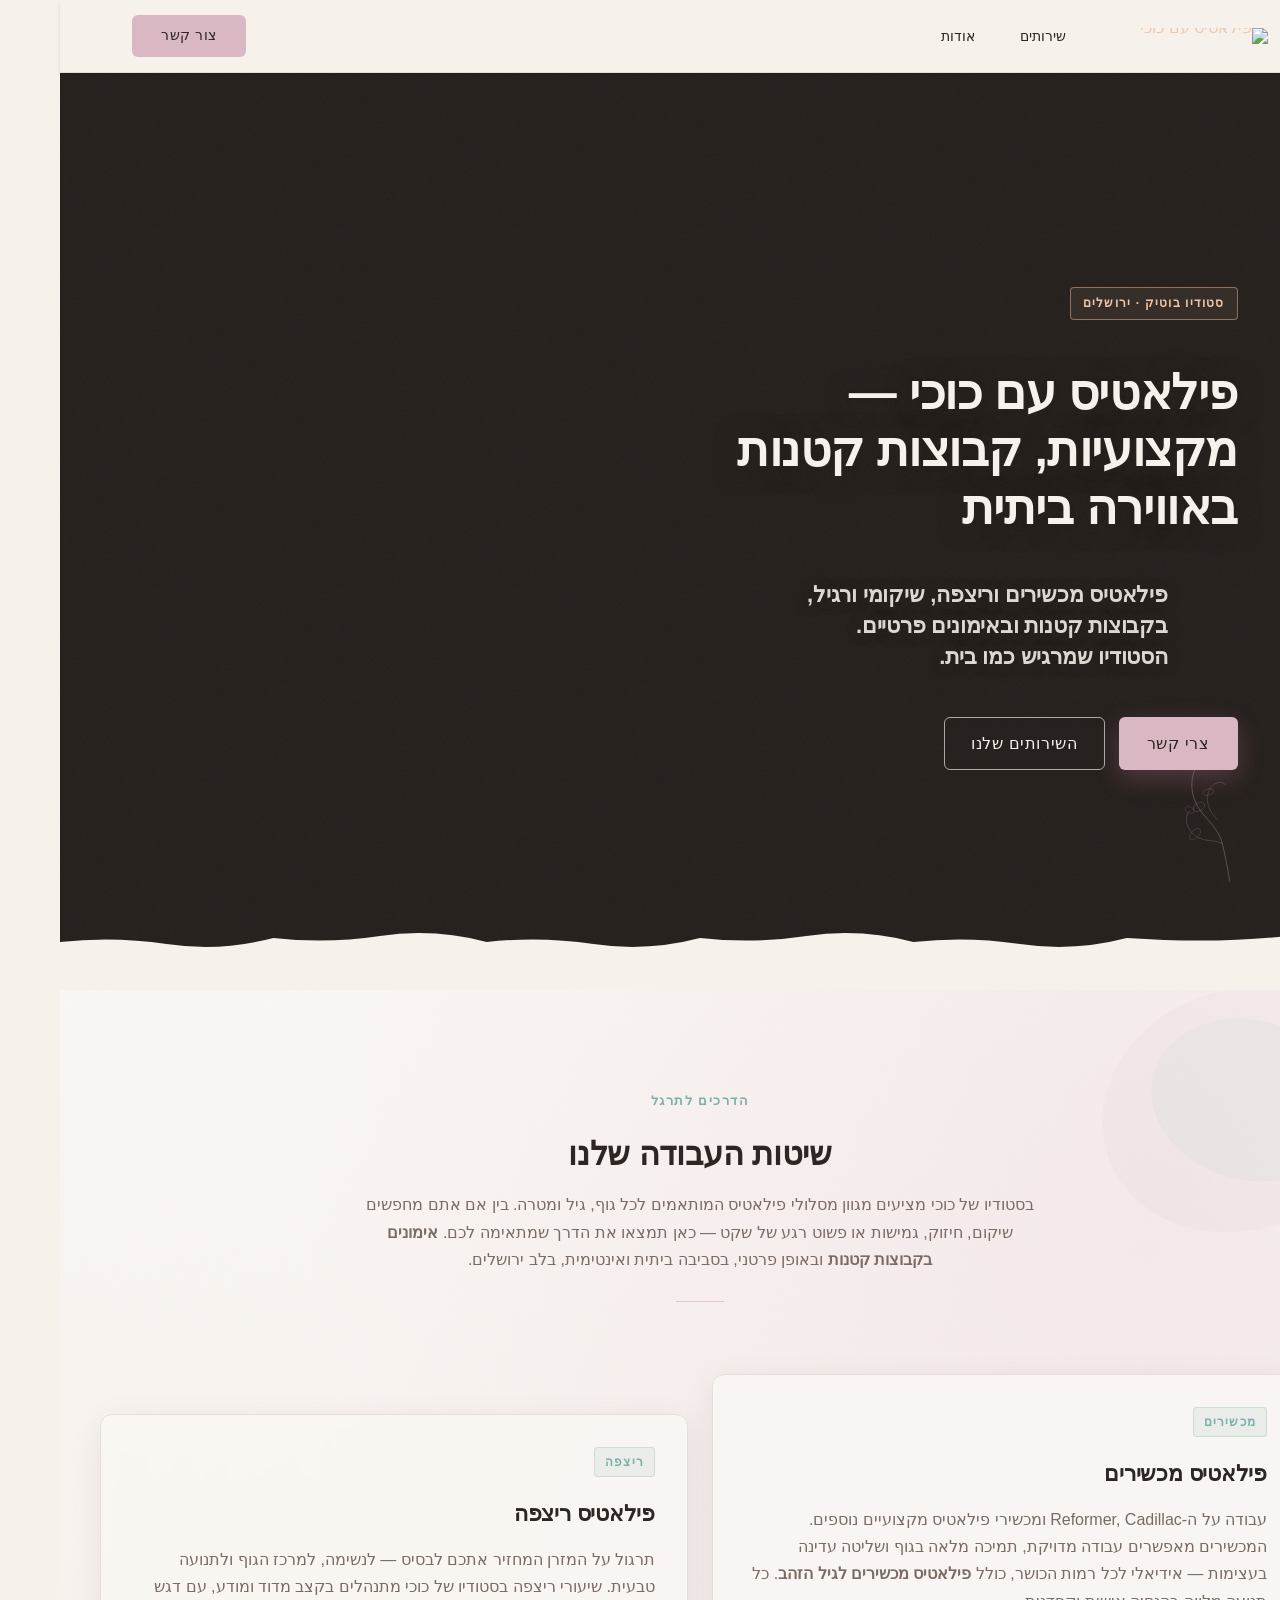
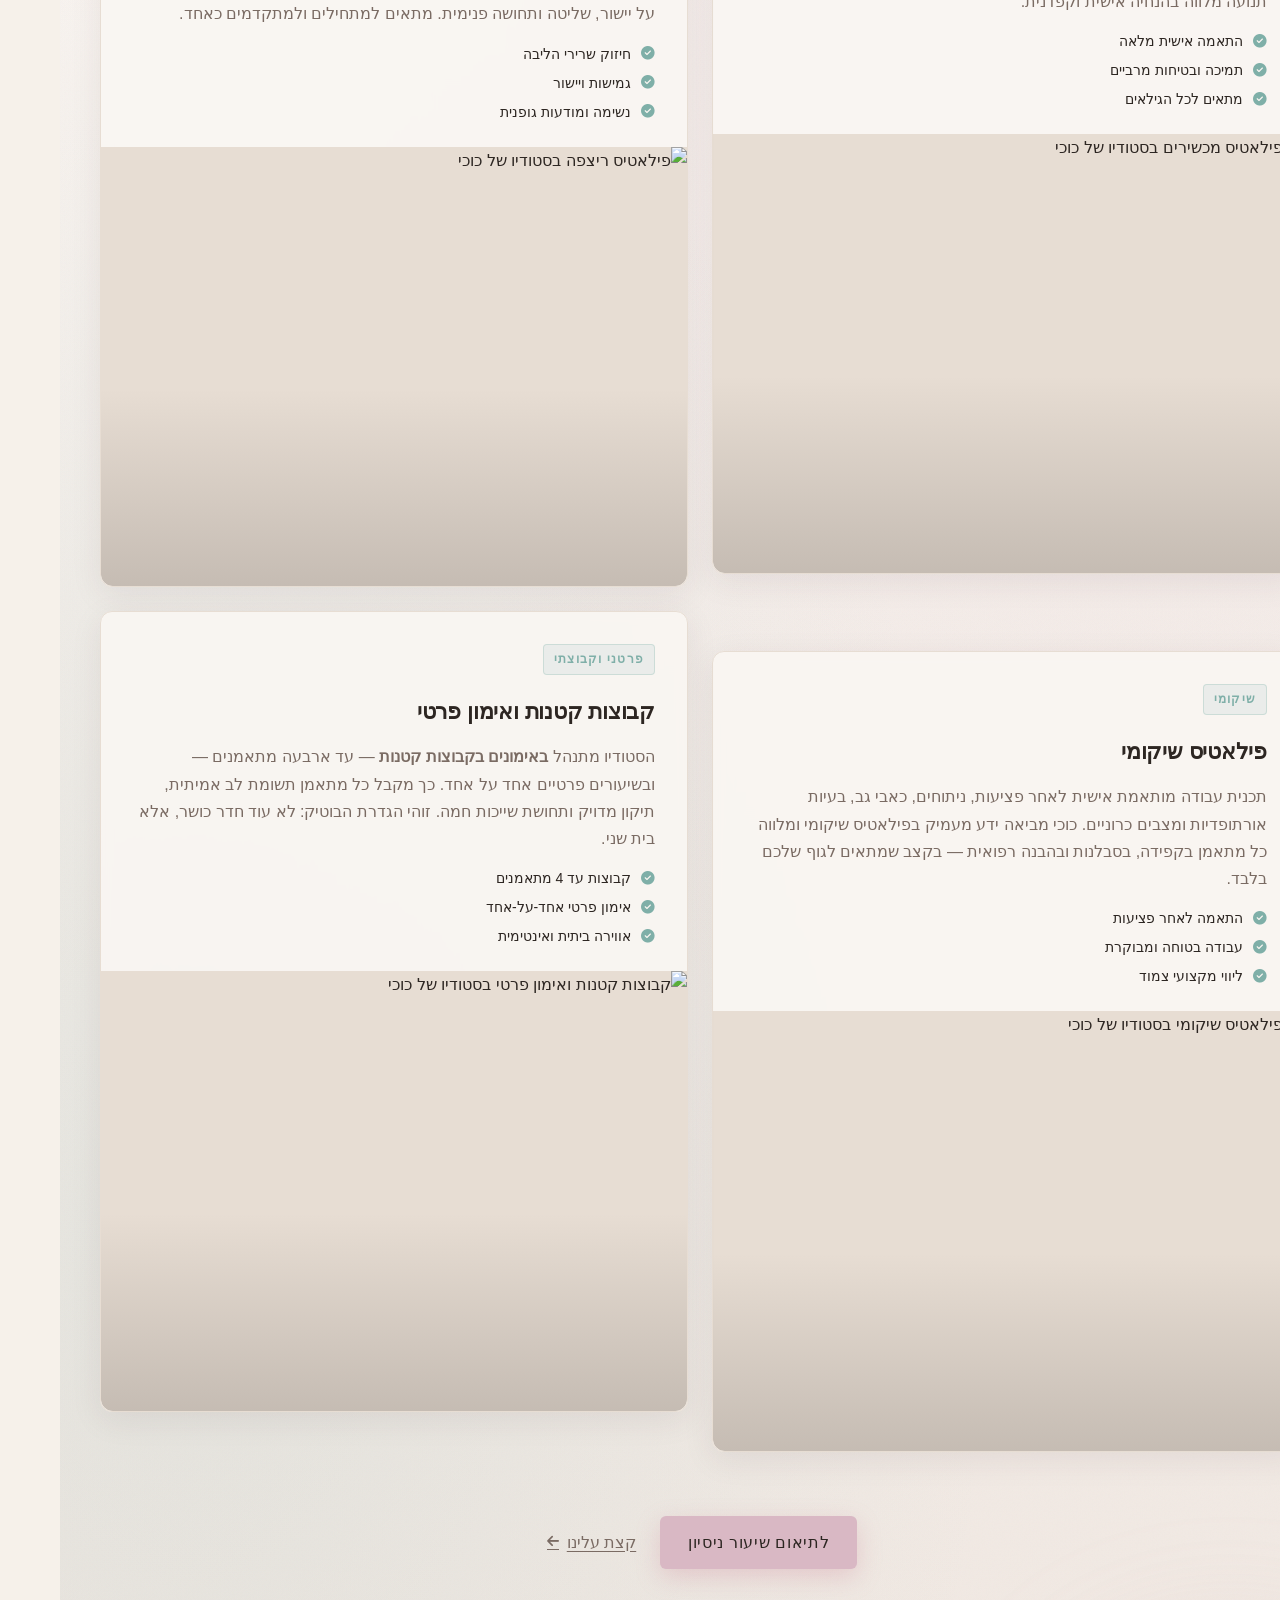
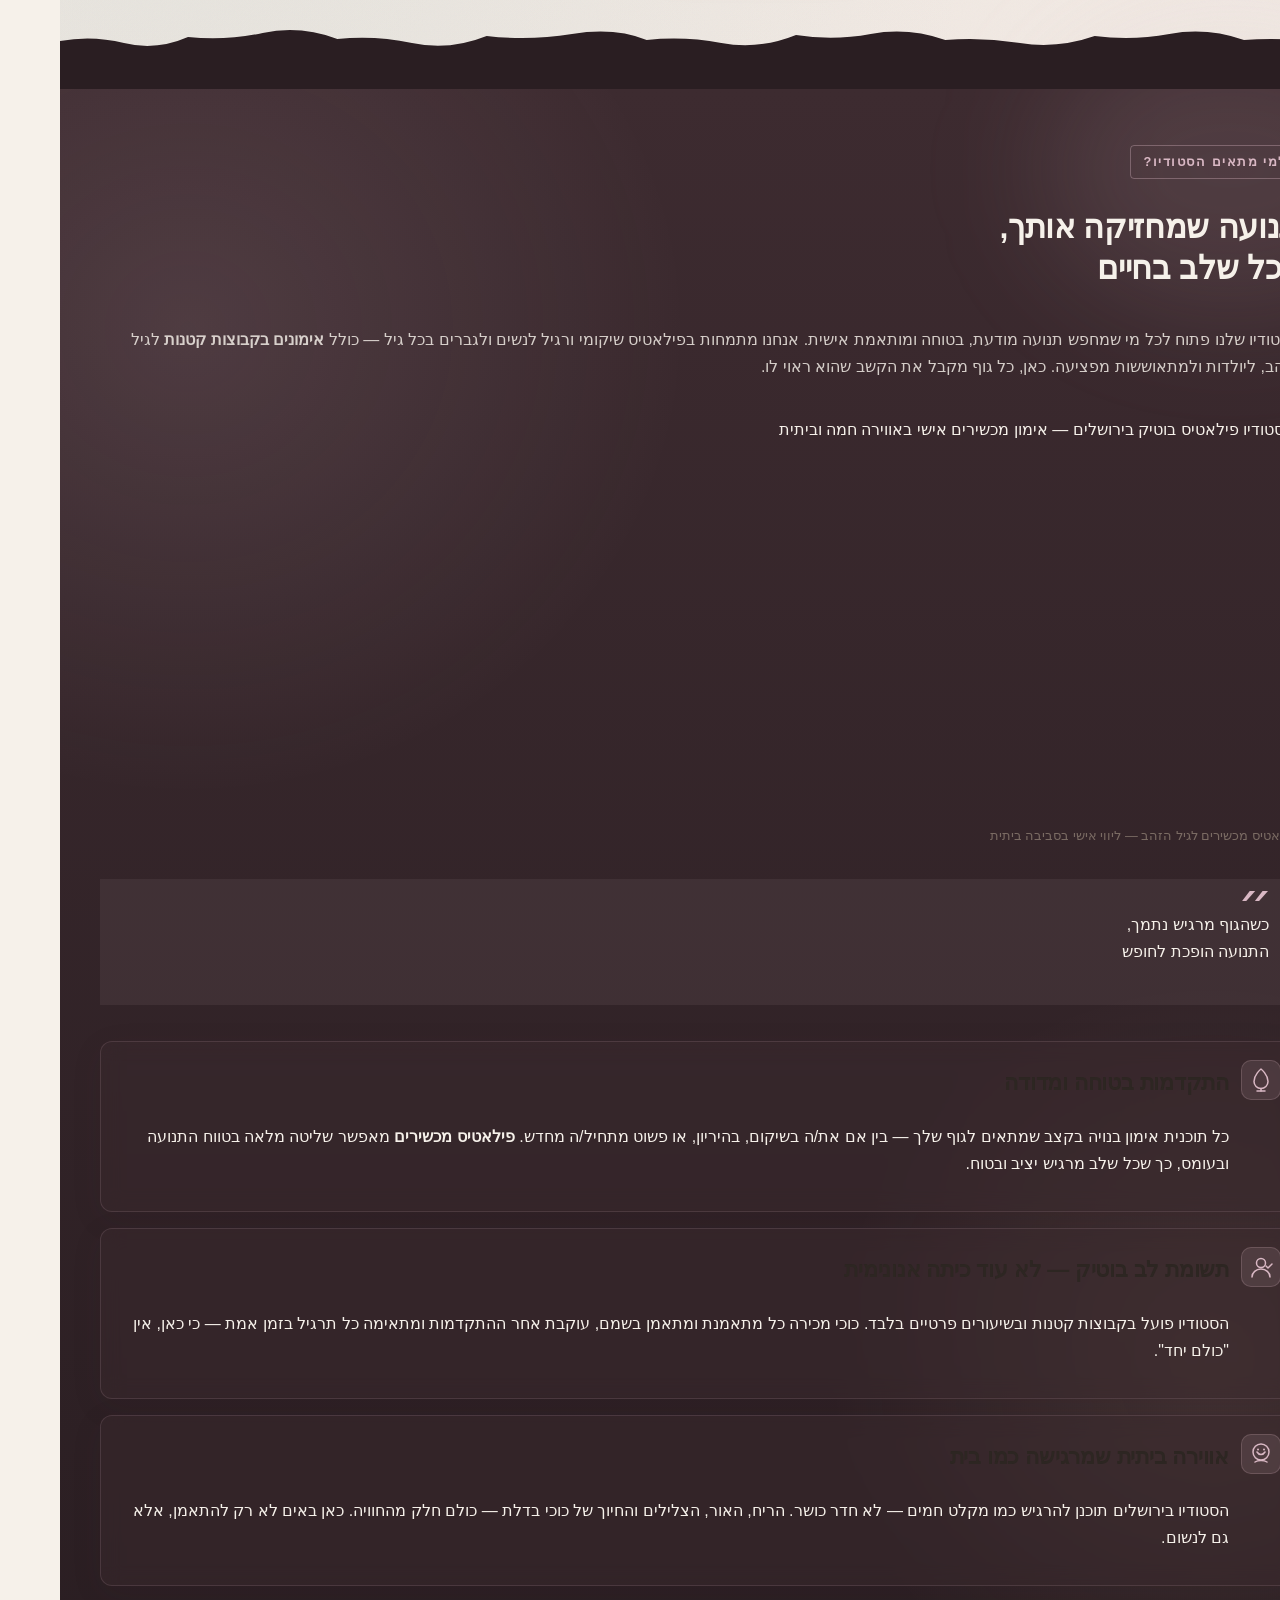
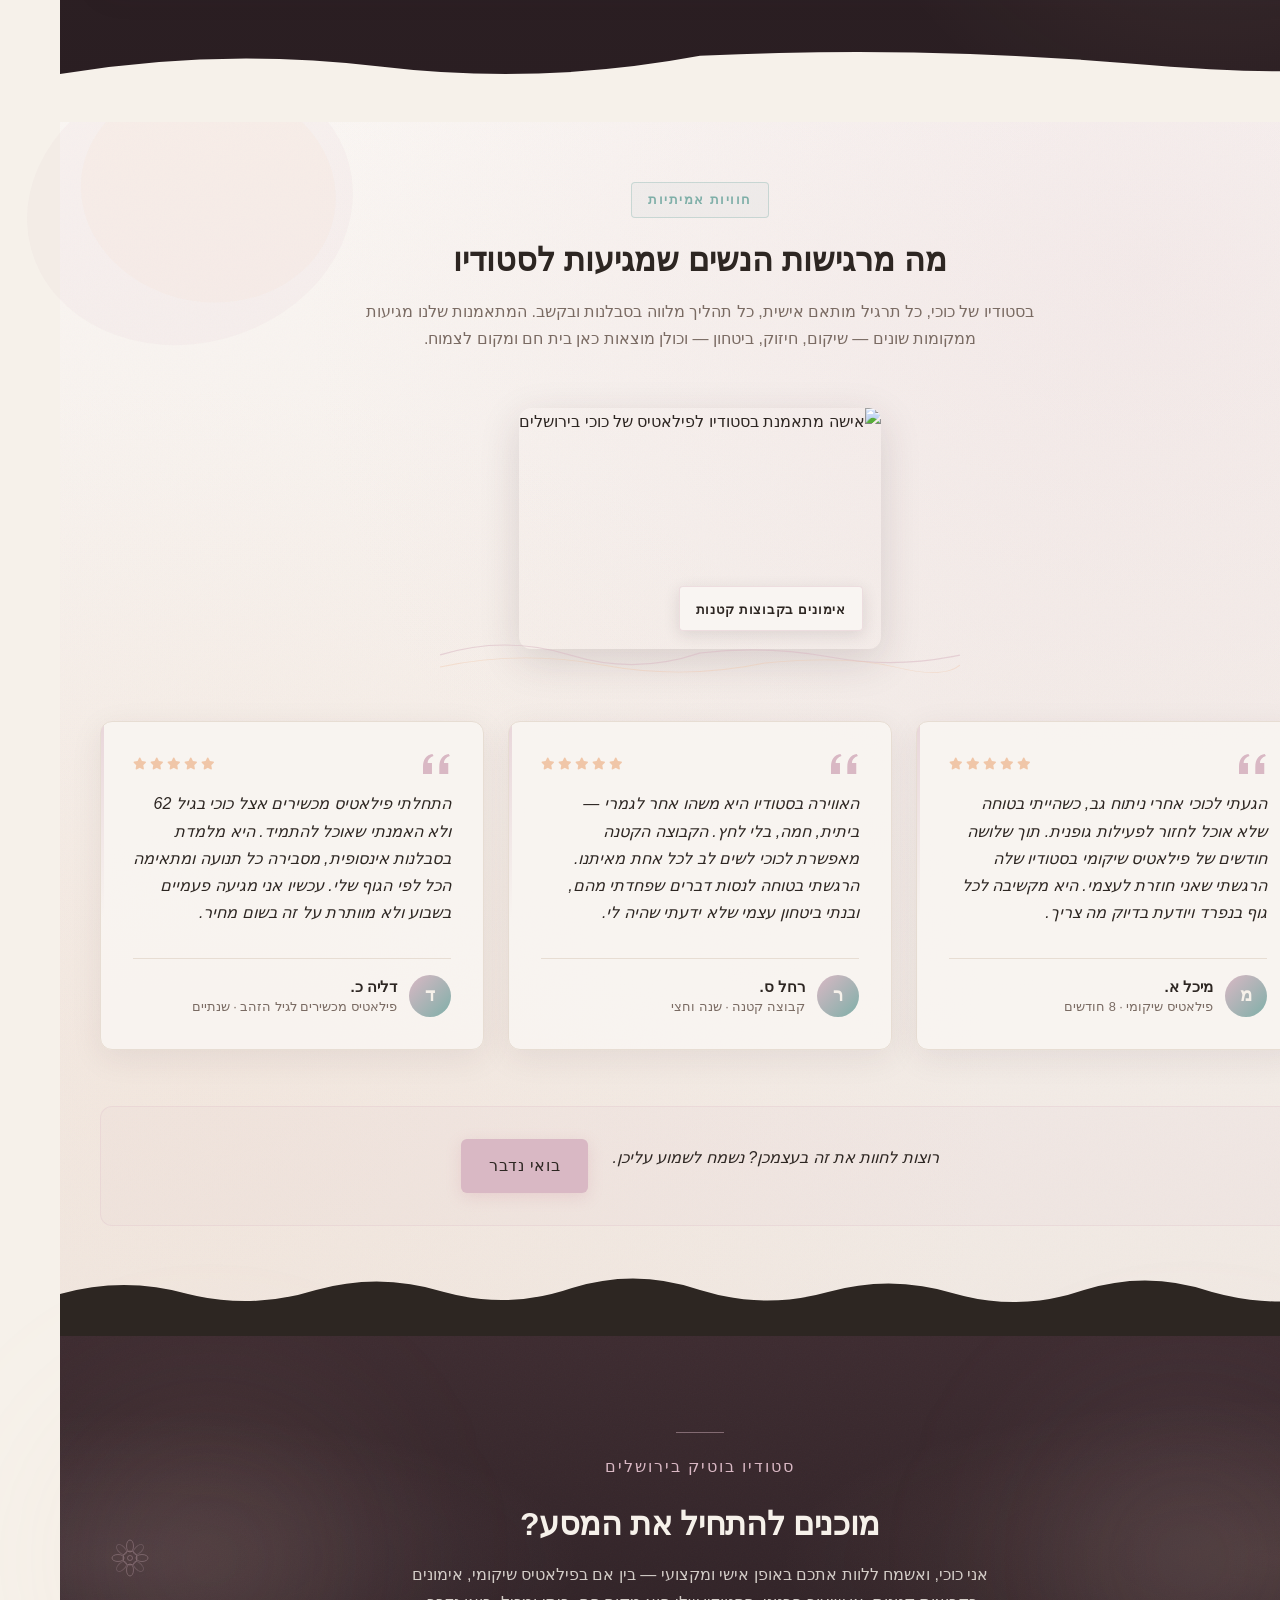
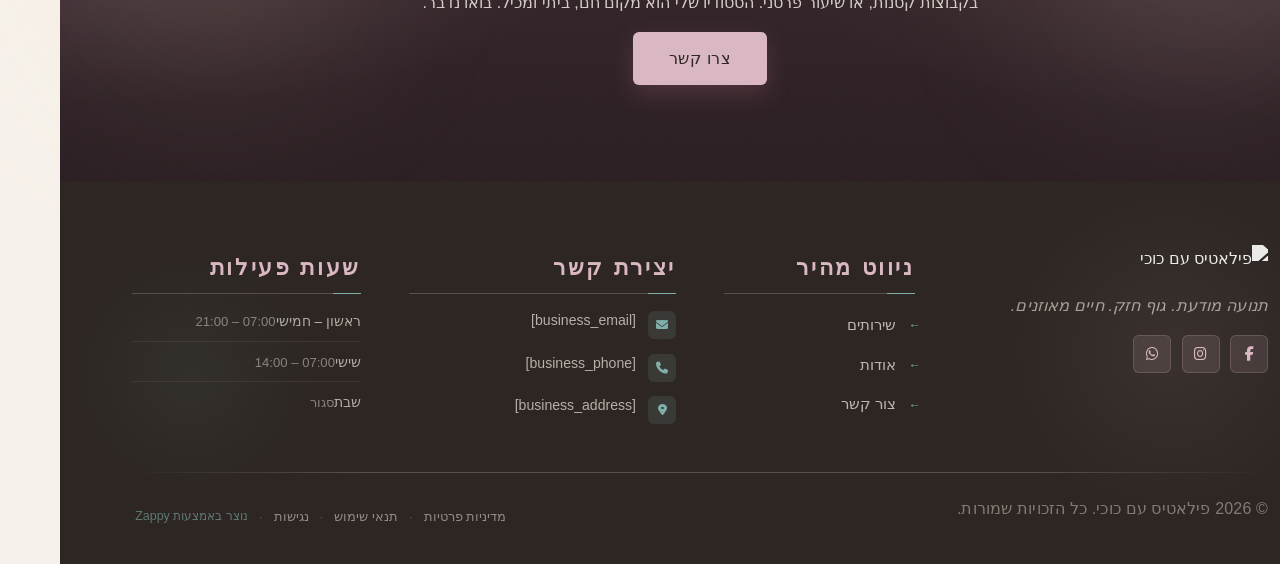
==== commit 7697693b: "Background sync: Progressive GitHub Sync" ====
--- a/index.html
+++ b/index.html
@@ -352,7 +352,7 @@
   <div class="nav-container">
     <div class="nav-right-group"><div class="nav-brand">
       <a href="/" class="logo-link">
-        <img src="/assets/logo.webp" alt="פילאטיס עם כוכי" class="logo">
+        <img src="/assets/logo-1777371138830-dn89cb.webp?v=1777371139725-ecdt3o" alt="פילאטיס עם כוכי" class="logo">
       </a>
     </div><ul class="nav-menu" id="navMenu"><li><a href="/services">שירותים</a></li><li><a href="/about">אודות</a></li></ul></div>
 
